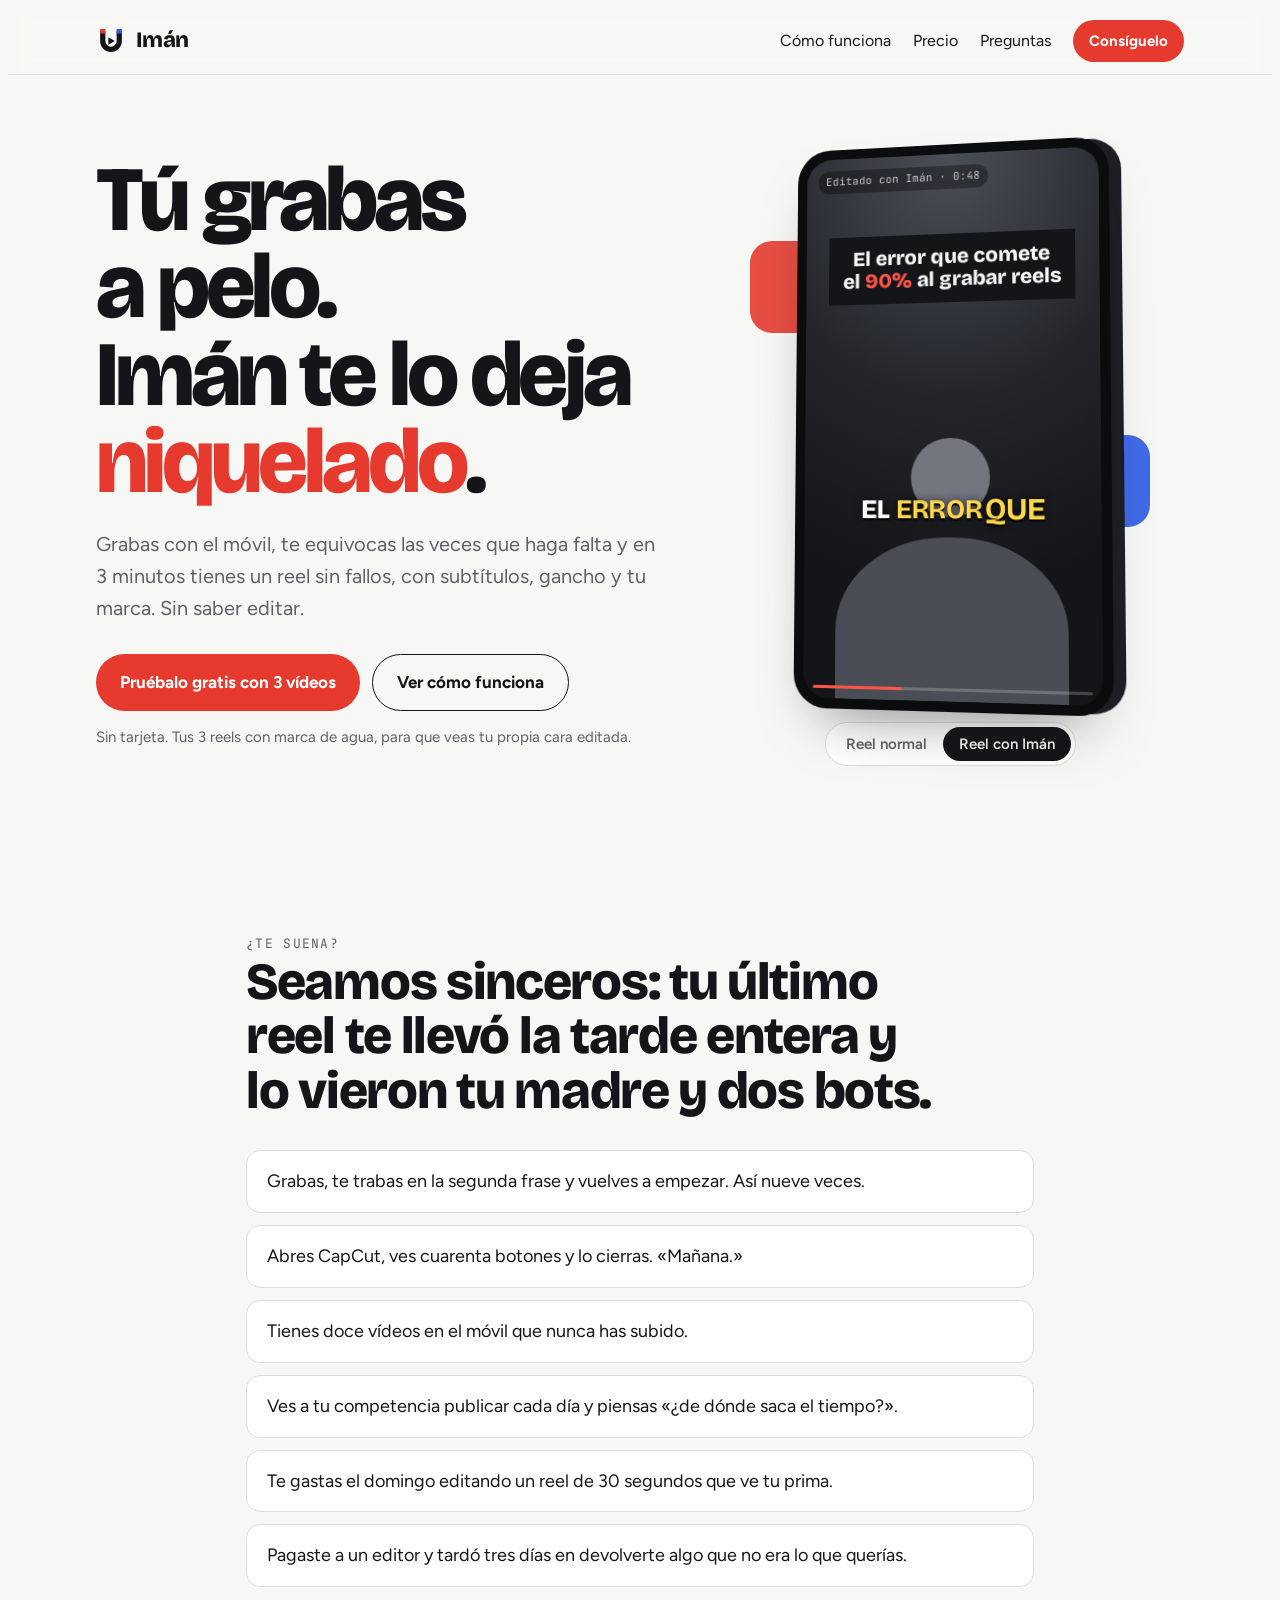
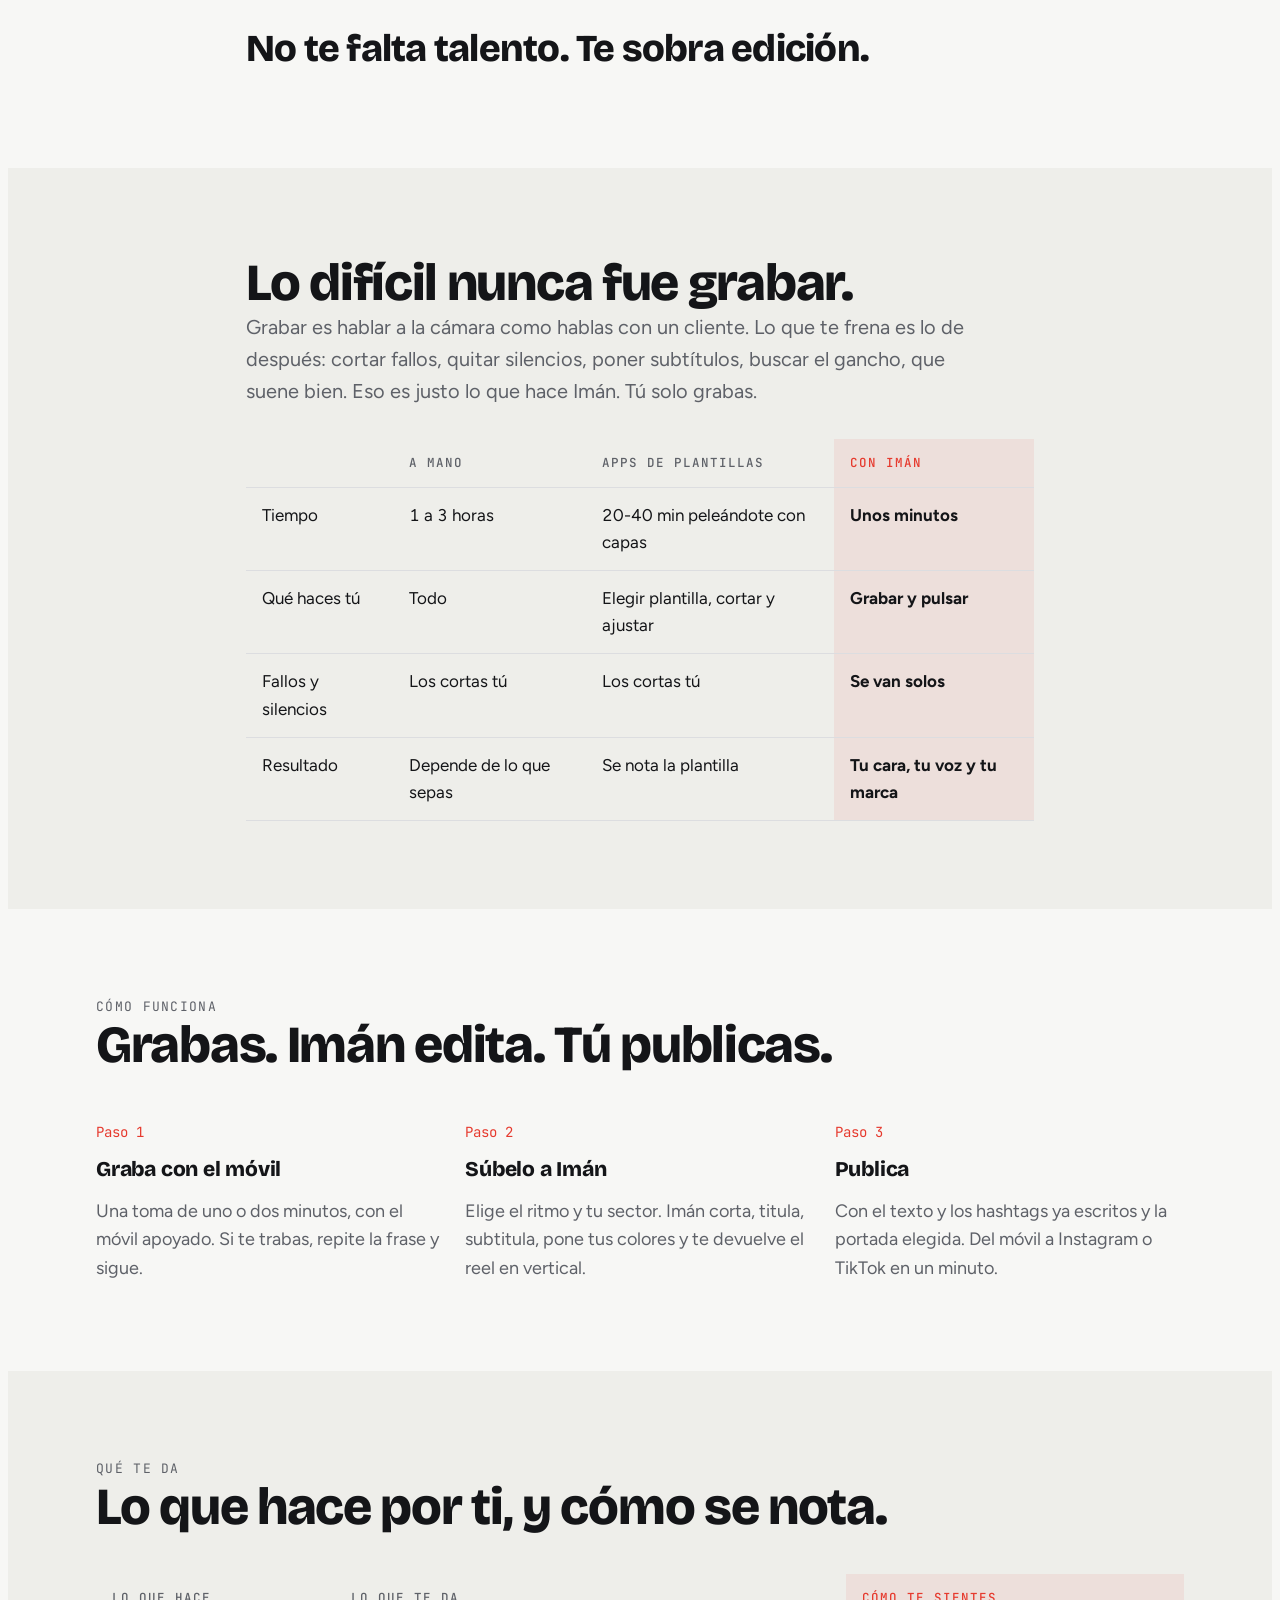
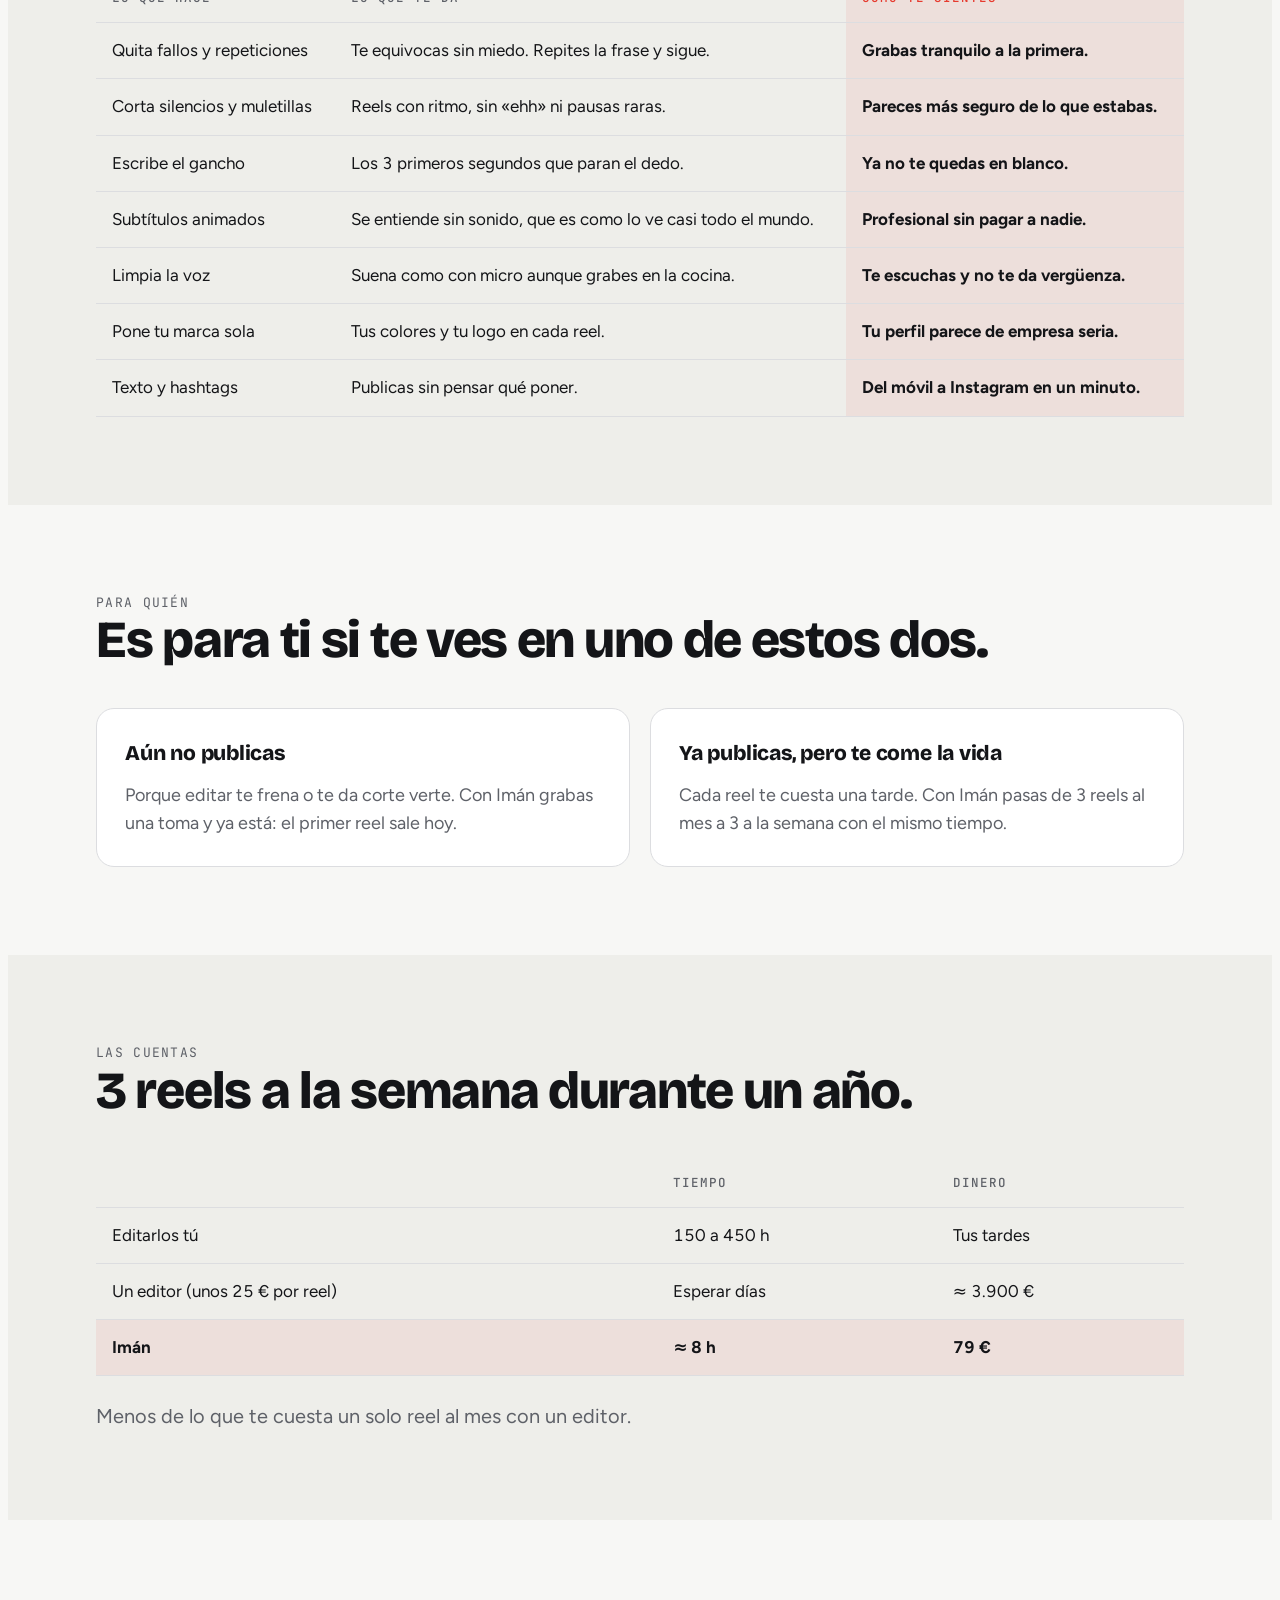
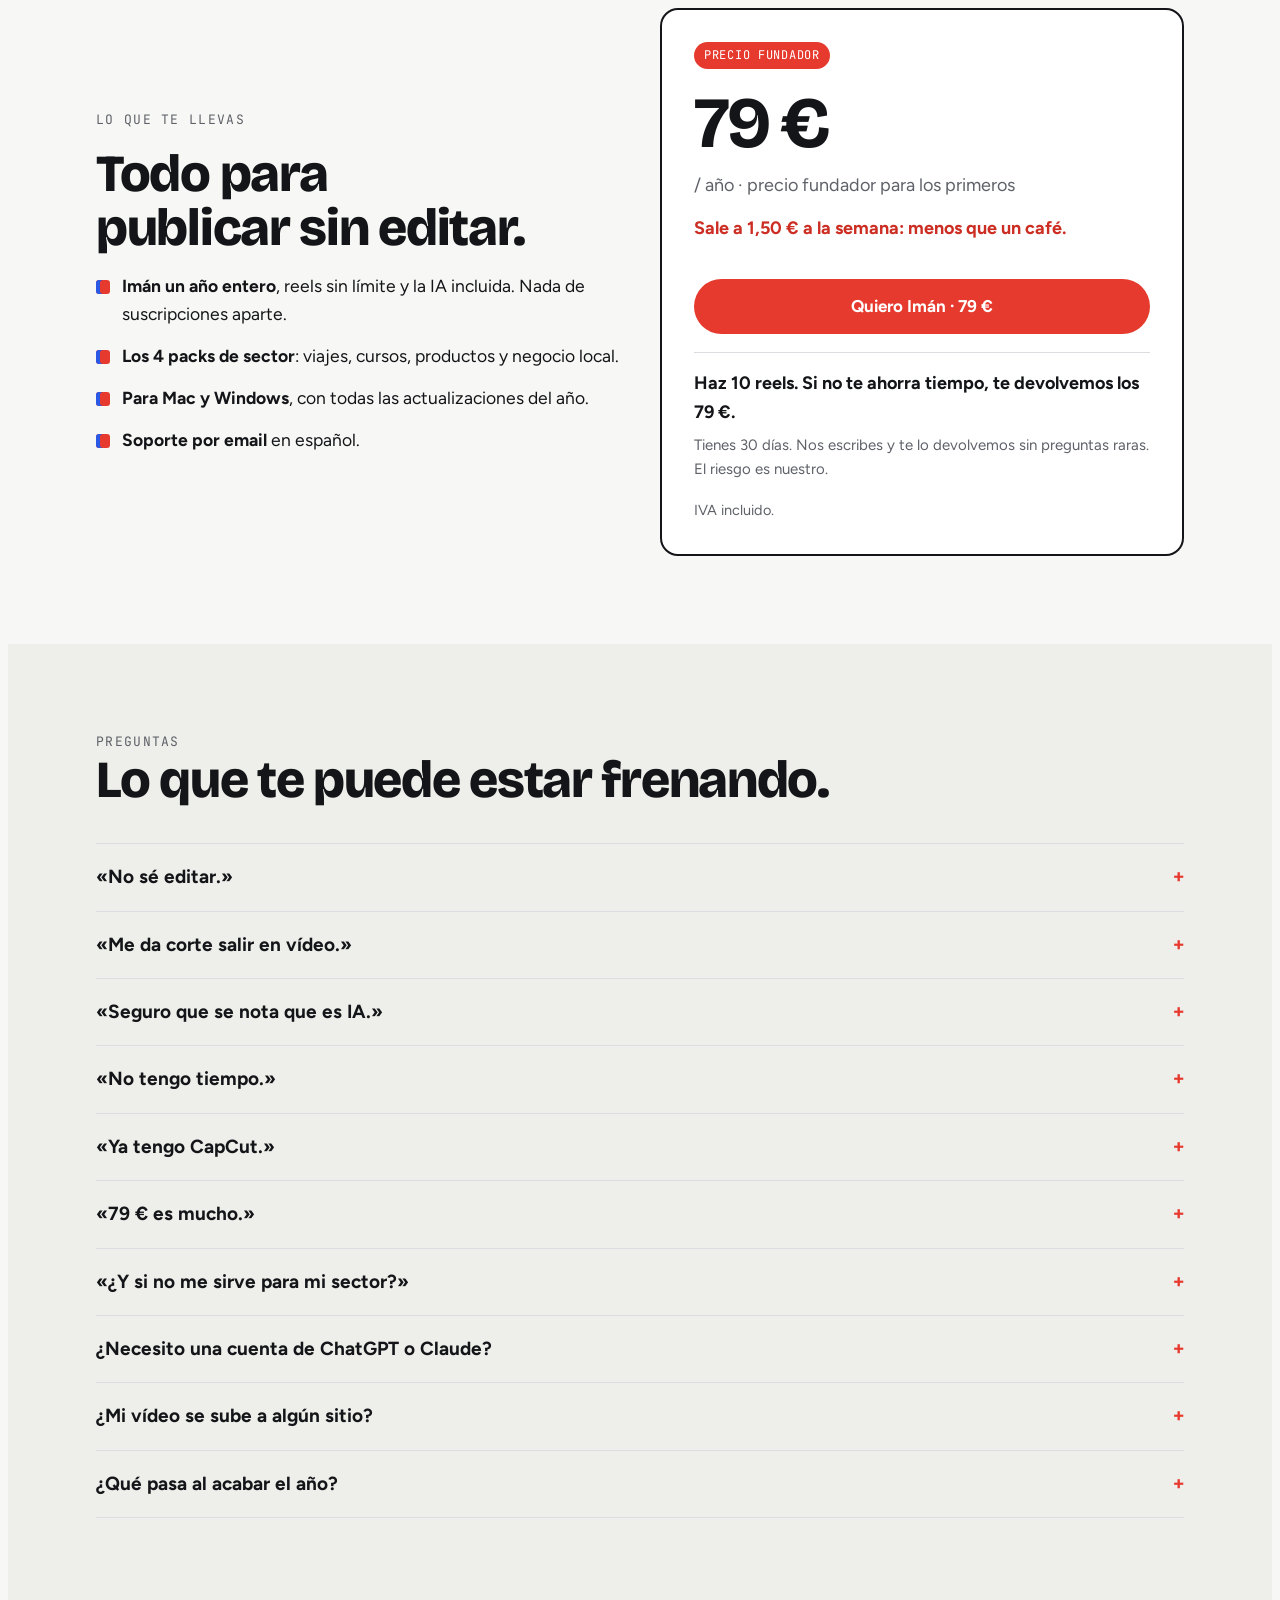
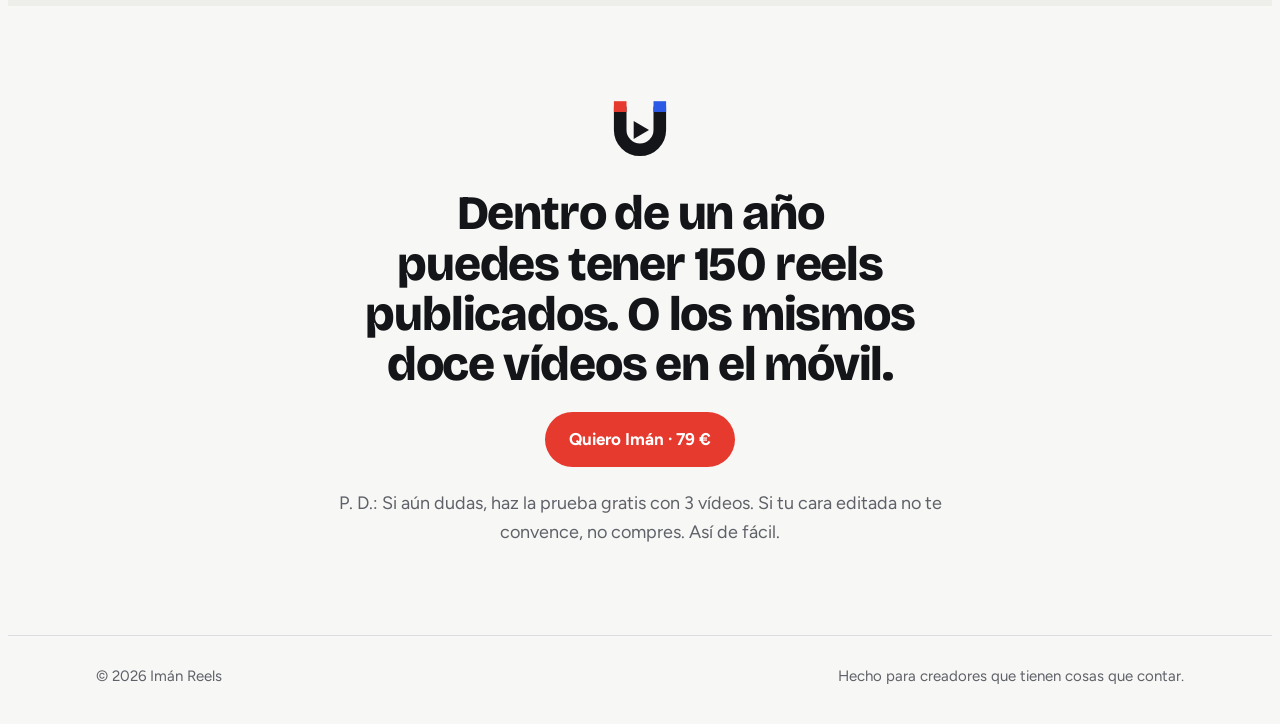
==== site/index.html @ 94fe17f1 "Web: interruptor Reel normal / Reel con Imán, titular de dolores con humor, tabla A mano / plantilla" ====
<!doctype html>
<html lang="es"><head><meta charset="utf-8"><meta name="viewport" content="width=device-width, initial-scale=1, viewport-fit=cover">
<link rel="icon" href="iman-logo-oscuro.svg" type="image/svg+xml">
<title>Imán · Crea reels con IA desde una toma con el móvil</title>
<meta name="claude:viewport-fit-sides" content="cover">
<meta name="description" content="Tú grabas a pelo. Imán te lo deja niquelado: quita tus fallos y los silencios, escribe el gancho, pone subtítulos y tu marca. Sin saber editar.">
<link rel="canonical" href="https://imanreels.com/">
<meta property="og:type" content="website">
<meta property="og:locale" content="es_ES">
<meta property="og:site_name" content="Imán Reels">
<meta property="og:url" content="https://imanreels.com/">
<meta property="og:title" content="Imán · Crea reels con IA desde una toma con el móvil">
<meta property="og:description" content="Tú grabas a pelo. Imán te lo deja niquelado: quita tus fallos y los silencios, escribe el gancho, pone subtítulos y tu marca. Sin saber editar.">
<meta property="og:image" content="https://imanreels.com/og.jpg">
<meta property="og:image:width" content="1200">
<meta property="og:image:height" content="630">
<meta name="twitter:card" content="summary_large_image">
<meta name="twitter:title" content="Imán · Crea reels con IA desde una toma con el móvil">
<meta name="twitter:description" content="Tú grabas a pelo. Imán te lo deja niquelado: quita tus fallos y los silencios, escribe el gancho, pone subtítulos y tu marca. Sin saber editar.">
<meta name="twitter:image" content="https://imanreels.com/og.jpg">
<script type="application/ld+json">[{"@context": "https://schema.org", "@type": "SoftwareApplication", "name": "Imán Reels", "applicationCategory": "MultimediaApplication", "operatingSystem": "Windows, macOS", "url": "https://imanreels.com/", "inLanguage": "es", "description": "Editor de reels con IA: grabas con el móvil y Imán quita los fallos y los silencios, escribe el gancho y pone subtítulos y tu marca."}, {"@context": "https://schema.org", "@type": "FAQPage", "mainEntity": [{"@type": "Question", "name": "No sé editar.", "acceptedAnswer": {"@type": "Answer", "text": "Perfecto, no hace falta. Si sabes mandar un audio de WhatsApp, sabes usar Imán."}}, {"@type": "Question", "name": "Me da corte salir en vídeo.", "acceptedAnswer": {"@type": "Answer", "text": "Normal. Por eso quita los fallos: puedes equivocarte diez veces y solo se ve la buena."}}, {"@type": "Question", "name": "Seguro que se nota que es IA.", "acceptedAnswer": {"@type": "Answer", "text": "Haz la prueba gratis y enséñaselo a alguien sin decírselo."}}, {"@type": "Question", "name": "No tengo tiempo.", "acceptedAnswer": {"@type": "Answer", "text": "Justo por eso. Grabas 2 minutos y en lo que te tomas el café está listo."}}, {"@type": "Question", "name": "Ya tengo CapCut.", "acceptedAnswer": {"@type": "Answer", "text": "CapCut te da las herramientas. Imán hace el trabajo. Puedes seguir usando los dos."}}, {"@type": "Question", "name": "79 € es mucho.", "acceptedAnswer": {"@type": "Answer", "text": "Es menos que un reel al mes con un editor. Y si en 10 reels no te ahorra tiempo, te lo devolvemos."}}, {"@type": "Question", "name": "¿Y si no me sirve para mi sector?", "acceptedAnswer": {"@type": "Answer", "text": "Tiene packs para viajes, cursos, productos y negocio local. Pruébalo gratis con tus vídeos antes de pagar."}}, {"@type": "Question", "name": "¿Necesito una cuenta de ChatGPT o Claude?", "acceptedAnswer": {"@type": "Answer", "text": "No. La IA va incluida en la licencia. Si ya tienes tu propia clave de Claude o de OpenAI, también puedes usarla."}}, {"@type": "Question", "name": "¿Mi vídeo se sube a algún sitio?", "acceptedAnswer": {"@type": "Answer", "text": "El montaje se hace en tu ordenador. Para decidir los cortes y el gancho, Imán envía a la IA el texto de lo que dices, no el vídeo."}}, {"@type": "Question", "name": "¿Qué pasa al acabar el año?", "acceptedAnswer": {"@type": "Answer", "text": "Te avisamos antes. Si renuevas, sigues con las mejoras nuevas. Si no, los reels que ya hiciste son tuyos para siempre."}}]}]</script>
<link rel="preconnect" href="https://fonts.googleapis.com">
<link rel="preconnect" href="https://fonts.gstatic.com" crossorigin>
<link rel="stylesheet" href="https://fonts.googleapis.com/css2?family=Bricolage+Grotesque:opsz,wght@12..96,500;12..96,800&family=Figtree:wght@400;500;700&family=JetBrains+Mono:wght@500&display=swap">
<style>
/* Layout: landing de una columna; la portada pone el reel animado junto a la promesa, después cómo funciona, qué hace, precio y dudas. */
:root {
  --norte: #E63A2E;
  --norte-hover: #CC2E23;
  --sur: #2B59E6;
  --bg: #F7F7F5;
  --bg-alt: #EEEEEA;
  --fg: #141518;
  --muted: #5E6168;
  --line: #DCDDE0;
  --card: #FFFFFF;
  --ink-on-red: #FFFFFF;
  --logo-body: #141518;
  --logo-n: #E63A2E;
  --logo-s: #2B59E6;
  --link: #2B59E6;
  --display: "Bricolage Grotesque", "Arial Black", system-ui, sans-serif;
  --body: "Figtree", system-ui, -apple-system, "Segoe UI", sans-serif;
  --mono: "JetBrains Mono", ui-monospace, Menlo, monospace;
}
@media (prefers-color-scheme: dark) {
  :root:not([data-theme="light"]) {
    --bg: #111215; --bg-alt: #17181C; --fg: #F2F2EF; --muted: #A2A5AC; --line: #2A2C31; --card: #1A1B1F;
    --norte: #FF5547; --norte-hover: #FF6E62; --logo-body: #F2F2EF; --logo-n: #FF5547; --logo-s: #5B80FF; --link: #8FA8FF;
    color-scheme: dark;
  }
}
:root[data-theme="dark"] {
  --bg: #111215; --bg-alt: #17181C; --fg: #F2F2EF; --muted: #A2A5AC; --line: #2A2C31; --card: #1A1B1F;
  --norte: #FF5547; --norte-hover: #FF6E62; --logo-body: #F2F2EF; --logo-n: #FF5547; --logo-s: #5B80FF; --link: #8FA8FF;
  color-scheme: dark;
}
* { box-sizing: border-box; }
html { scroll-behavior: smooth; }
@media (prefers-reduced-motion: reduce) { html { scroll-behavior: auto; } }
body { background: var(--bg); color: var(--fg); font: 18px/1.6 var(--body); }
a { color: var(--link); }
h1, h2, h3 { font-family: var(--display); margin: 0; text-wrap: balance; letter-spacing: -0.025em; }
h2 { font-size: clamp(32px, 4.6vw, 52px); font-weight: 800; line-height: 1.05; }
h3 { font-size: 21px; font-weight: 800; letter-spacing: -0.01em; }
p { margin: 0; }
.inner { max-width: 1120px; margin: 0 auto; padding-left: max(16px, env(safe-area-inset-left, 0px)); padding-right: max(16px, env(safe-area-inset-right, 0px)); }
.band { padding-block: 88px; }
.band.alt { background: var(--bg-alt); }
.eyebrow { font-family: var(--mono); font-size: 13px; letter-spacing: .1em; text-transform: uppercase; color: var(--muted); }
.lead { color: var(--muted); font-size: 20px; max-width: 58ch; }
.stack { display: grid; gap: 16px; }

/* Navegación */
body::before { content: ""; position: fixed; inset: 0 0 auto; height: env(safe-area-inset-top, 0px); z-index: 10; background: var(--bg); }
nav.top { position: sticky; top: env(safe-area-inset-top, 0px); z-index: 9; background: color-mix(in srgb, var(--bg) 88%, transparent); backdrop-filter: blur(10px); border-bottom: 1px solid var(--line); }
nav.top .inner { display: flex; align-items: center; justify-content: space-between; gap: 16px; padding-block: 12px; }
.brand { display: flex; align-items: center; gap: 10px; font-family: var(--display); font-weight: 800; font-size: 22px; letter-spacing: -0.03em; color: var(--fg); text-decoration: none; }
.brand svg { width: 30px; height: 30px; }
.navlinks { display: flex; gap: 22px; align-items: center; }
.navlinks a:not(.btn) { color: var(--fg); text-decoration: none; font-size: 16px; }
@media (max-width: 720px) { .navlinks a:not(.btn) { display: none; } }

.btn { display: inline-flex; align-items: center; justify-content: center; gap: 8px; border-radius: 99px; padding: 14px 24px; font-weight: 700; font-size: 17px; text-decoration: none; background: var(--norte); color: var(--ink-on-red); border: 0; cursor: pointer; transform: translate(var(--mx, 0px), var(--my, 0px)) scale(var(--press, 1)); transition: background .15s var(--ease-out), transform .25s var(--ease-out); }
.btn:active { --press: .97; transition: background .15s var(--ease-out), transform .12s var(--ease-out); }
.btn:hover { background: var(--norte-hover); }
.btn:focus-visible { outline: 3px solid var(--sur); outline-offset: 3px; }
.btn.small { padding: 9px 16px; font-size: 15px; }
.btn.ghost { background: transparent; color: var(--fg); border: 1.5px solid var(--fg); }
.btn.ghost:hover { background: color-mix(in srgb, var(--fg) 8%, transparent); }

/* Portada */
.hero { padding-block: 64px 80px; }
.hero .inner { display: grid; grid-template-columns: 1.1fr .9fr; gap: 48px; align-items: center; }
.hero h1 { font-size: clamp(48px, 7.4vw, 92px); font-weight: 800; line-height: .95; letter-spacing: -0.045em; }
.hero h1 em { font-style: normal; color: var(--norte); }
.hero .lead { margin-top: 22px; }
.hero .ctas { display: flex; gap: 12px; flex-wrap: wrap; margin-top: 30px; }
.hero .note { margin-top: 14px; color: var(--muted); font-size: 15px; }
@media (max-width: 880px) { .hero .inner { grid-template-columns: 1fr; } }

/* Reel de demostración */
.demo { display: grid; justify-items: center; gap: 14px; }
.phone { width: min(320px, 100%); aspect-ratio: 9/16; border-radius: 34px; padding: 10px; background: #0B0C0E; box-shadow: 0 30px 60px -30px rgba(20,21,24,.55); }
.screen { position: relative; width: 100%; height: 100%; border-radius: 26px; overflow: hidden; background: radial-gradient(120% 80% at 50% 0%, #4b4f58 0%, #24262b 55%, #141518 100%); }
.screen .person { position: absolute; left: 50%; bottom: -6%; width: 78%; aspect-ratio: 3/4; transform: translateX(-50%); }
.screen .person i { position: absolute; left: 50%; transform: translateX(-50%); display: block; }
.screen .person .head { top: 6%; width: 34%; aspect-ratio: 1; border-radius: 50%; background: #73767e; }
.screen .person .body { bottom: 0; width: 100%; height: 62%; border-radius: 48% 48% 0 0; background: #4a4d55; }
.raw .person { animation: none; }
.hookcard { position: absolute; top: 15%; left: 8%; right: 8%; background: #141518; color: #F7F7F5; font-family: var(--display); font-weight: 800; font-size: 21px; line-height: 1.08; padding: 12px 14px; text-align: center; transform-origin: 50% 50%; }
.hookcard em { font-style: normal; color: #FF5547; }
.caption { position: absolute; top: 63%; left: 6%; right: 6%; text-align: center; font-family: var(--display); font-weight: 800; font-size: 27px; line-height: 1.1; color: #fff; text-shadow: 0 2px 0 #000, 0 0 8px rgba(0,0,0,.8); text-transform: uppercase; letter-spacing: -0.01em; min-height: 1.2em; }
.caption b { color: #FFD84D; display: inline-block; }
.timeline { position: absolute; left: 10px; right: 10px; bottom: 10px; height: 3px; background: rgba(255,255,255,.2); border-radius: 2px; overflow: hidden; }
.timeline i { display: block; height: 100%; width: 0; background: #FF5547; }
.screen .tag { position: absolute; top: 12px; left: 12px; font-family: var(--mono); font-size: 11px; color: rgba(255,255,255,.75); background: rgba(0,0,0,.35); padding: 3px 8px; border-radius: 99px; }
.raw .hookcard, .raw .caption b { display: none; }
.raw .screen { filter: saturate(.6) brightness(.85); }
.rawtext { position: absolute; top: 63%; left: 8%; right: 8%; text-align: center; color: rgba(255,255,255,.7); font-size: 15px; font-style: italic; display: none; }
.raw .rawtext { display: block; }
.raw .caption { display: none; }
.toggle { display: inline-flex; background: var(--card); border: 1px solid var(--line); border-radius: 99px; padding: 4px; }
.toggle button { font: 600 15px var(--body); border: 0; background: transparent; color: var(--muted); padding: 8px 16px; border-radius: 99px; cursor: pointer; }
.toggle button[aria-pressed="true"] { background: var(--fg); color: var(--bg); }
.toggle button:focus-visible { outline: 2px solid var(--sur); outline-offset: 2px; }

/* Pasos */
.steps { display: grid; grid-template-columns: repeat(3, 1fr); gap: 20px; margin-top: 48px; }
.step { display: grid; gap: 10px; align-content: start; }
.step .n { font-family: var(--mono); font-size: 14px; color: var(--norte); }
.step p { color: var(--muted); }
@media (max-width: 820px) { .steps { grid-template-columns: 1fr; } }

/* Qué hace */
.feats { display: grid; grid-template-columns: repeat(3, 1fr); gap: 1px; background: var(--line); border: 1px solid var(--line); border-radius: 14px; overflow: hidden; margin-top: 48px; }
.feat { background: var(--card); padding: 26px; display: grid; gap: 8px; align-content: start; }
.feat p { color: var(--muted); font-size: 16.5px; }
.feat .mono { font-family: var(--mono); font-size: 12.5px; color: var(--sur); }
:root[data-theme="dark"] .feat .mono { color: #8FA8FF; }
@media (prefers-color-scheme: dark) { :root:not([data-theme="light"]) .feat .mono { color: #8FA8FF; } }
@media (max-width: 900px) { .feats { grid-template-columns: repeat(2, 1fr); } }
@media (max-width: 600px) { .feats { grid-template-columns: 1fr; } }

/* Comparativa */
.compare { margin-top: 40px; overflow-x: auto; }
table { width: 100%; min-width: 620px; border-collapse: collapse; font-size: 17px; font-variant-numeric: tabular-nums; }
th, td { padding: 14px 16px; border-bottom: 1px solid var(--line); text-align: left; vertical-align: top; }
thead th { font-family: var(--mono); font-size: 12.5px; letter-spacing: .08em; text-transform: uppercase; color: var(--muted); font-weight: 500; }
td.us, th.us { background: color-mix(in srgb, var(--norte) 8%, transparent); }
th.us { color: var(--norte); }
td.us { font-weight: 700; }
.compare.after { margin-top: 32px; }
.price .weekly { margin: -4px 0 18px; font-weight: 700; color: var(--norte-hover); }

/* Precio */
.pricing { display: grid; grid-template-columns: 1fr 1fr; gap: 40px; align-items: center; }
.price { background: var(--card); border: 2px solid var(--fg); border-radius: 18px; padding: 32px; display: grid; gap: 18px; }
.price .amount { display: flex; align-items: baseline; gap: 12px; flex-wrap: wrap; }
.price .amount b { font-family: var(--display); font-size: 72px; line-height: 1; letter-spacing: -0.04em; }
.price .amount s { color: var(--muted); font-size: 22px; }
.price .amount span { color: var(--muted); }
.badge { justify-self: start; font-family: var(--mono); font-size: 12px; letter-spacing: .06em; text-transform: uppercase; background: var(--norte); color: var(--ink-on-red); padding: 4px 10px; border-radius: 99px; }
.price ul { list-style: none; padding: 0; margin: 0; display: grid; gap: 10px; }
.price li { display: grid; grid-template-columns: 22px 1fr; gap: 10px; }
.price li::before { content: ""; width: 14px; height: 14px; margin-top: 6px; border-radius: 3px; background: var(--norte); box-shadow: 4px 0 0 0 var(--sur) inset; }
.price .fine { color: var(--muted); font-size: 14.5px; }
@media (max-width: 820px) { .pricing { grid-template-columns: 1fr; } }

/* Preguntas */
.faq { display: grid; gap: 0; margin-top: 36px; border-top: 1px solid var(--line); }
details { border-bottom: 1px solid var(--line); padding: 18px 0; }
summary { cursor: pointer; font-weight: 700; font-size: 19px; list-style: none; display: flex; justify-content: space-between; gap: 16px; }
summary::-webkit-details-marker { display: none; }
summary::after { content: "+"; font-family: var(--mono); color: var(--norte); }
details[open] summary::after { content: "–"; }
summary:focus-visible { outline: 2px solid var(--sur); outline-offset: 4px; }
details p { color: var(--muted); margin-top: 10px; max-width: 70ch; }

/* Cierre */
.final { text-align: center; }
.final .inner { display: grid; justify-items: center; gap: 22px; }
.final h2 { font-size: clamp(40px, 7vw, 80px); }
footer { border-top: 1px solid var(--line); padding-block: 28px; color: var(--muted); font-size: 15px; }
footer .inner { display: flex; justify-content: space-between; gap: 16px; flex-wrap: wrap; }
/* Copy de venta */
.narrow { max-width: 820px; }
.pains { list-style: none; padding: 0; margin: 32px 0 0; display: grid; gap: 12px; }
.pains li { background: var(--card); border: 1px solid var(--line); border-radius: 14px; padding: 16px 20px; font-size: 18px; }
.punch { font-family: var(--display); font-weight: 800; font-size: clamp(26px, 4vw, 38px); letter-spacing: -0.02em; margin-top: 32px; }
.profiles { display: grid; grid-template-columns: 1fr 1fr; gap: 20px; margin-top: 40px; }
.profile { background: var(--card); border: 1px solid var(--line); border-radius: 18px; padding: 28px; display: grid; gap: 10px; }
.profile p { color: var(--muted); }
@media (max-width: 760px) { .profiles { grid-template-columns: 1fr; } }
.after { margin-top: 24px; }
.takeaways { list-style: none; padding: 0; margin: 0; display: grid; gap: 14px; font-size: 17.5px; }
.takeaways li { padding-left: 26px; position: relative; }
.takeaways li::before { content: ""; position: absolute; left: 0; top: 8px; width: 14px; height: 14px; border-radius: 3px; background: var(--norte); box-shadow: 4px 0 0 0 var(--sur) inset; }
.guarantee { border-top: 1px solid var(--line); padding-top: 16px; display: grid; gap: 6px; }
.guarantee p { color: var(--muted); font-size: 15px; }
.final h2.closing { font-size: clamp(28px, 4.4vw, 48px); max-width: 22ch; }
.final .ps { color: var(--muted); max-width: 56ch; }
/* 3D: el móvil flota con perspectiva; los polos del imán van detrás, a otra profundidad. */
.stage { position: relative; isolation: isolate; perspective: 1200px; display: grid; justify-items: center; width: 100%; }
.stage .phone { --rx: 4deg; --ry: -10deg; transform: rotateX(var(--rx)) rotateY(var(--ry)); transform-style: preserve-3d;
  will-change: transform; box-shadow: 0 30px 60px -30px rgba(20,21,24,.55), 14px 0 0 -2px #1d1f24; }
.pole { position: absolute; top: 18%; width: 92px; height: 92px; border-radius: 22px; z-index: -1; opacity: .9;
  transform: translate(var(--px, 0px), var(--py, 0px)); will-change: transform; }
.pole-n { left: calc(50% - 200px); background: var(--norte); }
.pole-s { right: calc(50% - 200px); top: 52%; background: var(--sur); }
@media (max-width: 520px) { .pole { width: 64px; height: 64px; } .pole-n { left: 2%; } .pole-s { right: 2%; } }
/* Tarjetas que se inclinan hacia el cursor, con un brillo que lo sigue. */
.tilt { position: relative; transform-style: preserve-3d; }
.tilt::after { content: ""; position: absolute; inset: 0; border-radius: inherit; pointer-events: none; opacity: 0;
  background: radial-gradient(240px circle at var(--gx, 50%) var(--gy, 50%), rgba(255,255,255,.35), transparent 60%);
  transition: opacity .2s var(--ease-out); }
.tilt:hover::after { opacity: 1; }
@media (prefers-reduced-motion: reduce) { .tilt::after { display: none; } }

/* Movimiento: una sola curva de salida, duraciones cortas y solo transform, opacity y filter. */
:root { --ease-out: cubic-bezier(.23, 1, .32, 1); }
.js .reveal { opacity: .01; transform: translateY(8px); filter: blur(4px); }
.js .reveal.in { opacity: 1; transform: none; filter: none;
  transition: opacity .25s var(--ease-out), transform .25s var(--ease-out), filter .25s var(--ease-out); transition-delay: var(--d, 0ms); }
.js .hero h1 .w { display: inline-block; opacity: .01; transform: translateY(10px); filter: blur(4px); }
.js .hero h1.in .w { opacity: 1; transform: none; filter: none;
  transition: opacity .5s var(--ease-out), transform .5s var(--ease-out), filter .5s var(--ease-out); transition-delay: var(--d, 0ms); }
.js .hero .demo { opacity: .01; transform: scale(.98); }
.js .hero .demo.in { opacity: 1; transform: none; transition: opacity .5s var(--ease-out) .15s, transform .5s var(--ease-out) .15s; }
/* Preguntas: la respuesta se abre con altura animada y desde arriba, nunca desde cero. */
.ans { display: grid; grid-template-rows: 0fr; transition: grid-template-rows .2s var(--ease-out); }
.ans > div { overflow: hidden; }
.ans p { opacity: 0; transform: scale(.95); transform-origin: top left; transition: opacity .2s var(--ease-out), transform .2s var(--ease-out); }
details.is-open .ans { grid-template-rows: 1fr; }
details.is-open .ans p { opacity: 1; transform: none; }
summary::after { transition: transform .2s var(--ease-out); }
@media (prefers-reduced-motion: reduce) {
  .js .reveal, .js .hero h1 .w { transform: none; filter: none; }
  .js .hero .demo { transform: none; }
  .ans p { transform: none; }
  .btn, .btn:active { transform: none; }
}
[hidden] { display: none !important; }
</style>
<script>document.documentElement.classList.add("js");</script>
</head><body>

<svg width="0" height="0" style="position:absolute" aria-hidden="true">
  <defs>
    <symbol id="logo" viewBox="0 0 80 80">
      <path d="M18 14 V40 a22 22 0 0 0 44 0 V14" fill="none" stroke="var(--c-body, #141518)" stroke-width="14"/>
      <rect x="11" y="8" width="14" height="12" fill="var(--c-n, #E63A2E)"/>
      <rect x="55" y="8" width="14" height="12" fill="var(--c-s, #2B59E6)"/>
      <path d="M33 30 L50 40 L33 50 Z" fill="var(--c-body, #141518)"/>
    </symbol>
  </defs>
</svg>

<nav class="top" aria-label="Principal">
  <div class="inner">
    <a class="brand" href="#inicio"><svg viewBox="0 0 80 80" style="--c-body: var(--logo-body); --c-n: var(--logo-n); --c-s: var(--logo-s)" aria-hidden="true"><use href="#logo"/></svg>Imán</a>
    <div class="navlinks">
      <a href="#como-funciona">Cómo funciona</a>
      <a href="#precio">Precio</a>
      <a href="#preguntas">Preguntas</a>
      <a class="btn small" href="#precio" data-buy>Consíguelo</a>
    </div>
  </div>
</nav>

<header class="hero" id="inicio">
  <div class="inner">
    <div>
      <h1>Tú grabas a pelo.<br>Imán te lo deja <em>niquelado</em>.</h1>
      <p class="lead">Grabas con el móvil, te equivocas las veces que haga falta y en 3 minutos tienes un reel sin fallos, con subtítulos, gancho y tu marca. Sin saber editar.</p>
      <div class="ctas">
        <a class="btn" href="#precio">Pruébalo gratis con 3 vídeos</a>
        <a class="btn ghost" href="#como-funciona">Ver cómo funciona</a>
      </div>
      <p class="note">Sin tarjeta. Tus 3 reels con marca de agua, para que veas tu propia cara editada.</p>
    </div>
    <div class="demo">
      <div class="stage" id="stage">
        <i class="pole pole-n" aria-hidden="true"></i><i class="pole pole-s" aria-hidden="true"></i>
      <div class="phone" id="phone">
        <div class="screen" role="img" aria-label="Ejemplo de reel editado por Imán, con título de gancho y subtítulos animados">
          <span class="tag" id="tag">Editado con Imán</span>
          <div class="person"><i class="body"></i><i class="head"></i></div>
          <div class="hookcard" id="hook">El error que comete el <em>90%</em> al grabar reels</div>
          <div class="caption" id="caption" aria-hidden="true"></div>
          <div class="rawtext">"Eh… hoy os cuento… espera, lo repito. Hoy te cuento el error que…"</div>
          <div class="timeline"><i id="bar"></i></div>
        </div>
      </div>
      </div>
      <div class="toggle" role="group" aria-label="Comparar">
        <button type="button" id="b-raw" aria-pressed="false">Reel normal</button>
        <button type="button" id="b-edit" aria-pressed="true">Reel con Imán</button>
      </div>
    </div>
  </div>
</header>

<section class="band">
  <div class="inner narrow">
    <p class="eyebrow">¿Te suena?</p>
    <h2>Seamos sinceros: tu último reel te llevó la tarde entera y lo vieron tu madre y dos bots.</h2>
    <ul class="pains">
      <li>Grabas, te trabas en la segunda frase y vuelves a empezar. Así nueve veces.</li>
      <li>Abres CapCut, ves cuarenta botones y lo cierras. «Mañana.»</li>
      <li>Tienes doce vídeos en el móvil que nunca has subido.</li>
      <li>Ves a tu competencia publicar cada día y piensas «¿de dónde saca el tiempo?».</li>
      <li>Te gastas el domingo editando un reel de 30 segundos que ve tu prima.</li>
      <li>Pagaste a un editor y tardó tres días en devolverte algo que no era lo que querías.</li>
    </ul>
    <p class="punch">No te falta talento. Te sobra edición.</p>
  </div>
</section>

<section class="band alt">
  <div class="inner narrow">
    <h2>Lo difícil nunca fue grabar.</h2>
    <p class="lead">Grabar es hablar a la cámara como hablas con un cliente. Lo que te frena es lo de después: cortar fallos, quitar silencios, poner subtítulos, buscar el gancho, que suene bien. Eso es justo lo que hace Imán. Tú solo grabas.</p>
    <div class="compare after">
      <table>
        <thead><tr><th></th><th>A mano</th><th>Apps de plantillas</th><th class="us">Con Imán</th></tr></thead>
        <tbody>
          <tr><td>Tiempo</td><td>1 a 3 horas</td><td>20-40 min peleándote con capas</td><td class="us">Unos minutos</td></tr>
          <tr><td>Qué haces tú</td><td>Todo</td><td>Elegir plantilla, cortar y ajustar</td><td class="us">Grabar y pulsar</td></tr>
          <tr><td>Fallos y silencios</td><td>Los cortas tú</td><td>Los cortas tú</td><td class="us">Se van solos</td></tr>
          <tr><td>Resultado</td><td>Depende de lo que sepas</td><td>Se nota la plantilla</td><td class="us">Tu cara, tu voz y tu marca</td></tr>
        </tbody>
      </table>
    </div>
  </div>
</section>

<section class="band" id="como-funciona">
  <div class="inner">
    <p class="eyebrow">Cómo funciona</p>
    <h2>Grabas. Imán edita. Tú publicas.</h2>
    <div class="steps">
      <div class="step"><span class="n">Paso 1</span><h3>Graba con el móvil</h3><p>Una toma de uno o dos minutos, con el móvil apoyado. Si te trabas, repite la frase y sigue.</p></div>
      <div class="step"><span class="n">Paso 2</span><h3>Súbelo a Imán</h3><p>Elige el ritmo y tu sector. Imán corta, titula, subtitula, pone tus colores y te devuelve el reel en vertical.</p></div>
      <div class="step"><span class="n">Paso 3</span><h3>Publica</h3><p>Con el texto y los hashtags ya escritos y la portada elegida. Del móvil a Instagram o TikTok en un minuto.</p></div>
    </div>
  </div>
</section>

<section class="band alt">
  <div class="inner">
    <p class="eyebrow">Qué te da</p>
    <h2>Lo que hace por ti, y cómo se nota.</h2>
    <div class="compare">
      <table>
        <thead><tr><th>Lo que hace</th><th>Lo que te da</th><th class="us">Cómo te sientes</th></tr></thead>
        <tbody>
          <tr><td>Quita fallos y repeticiones</td><td>Te equivocas sin miedo. Repites la frase y sigue.</td><td class="us">Grabas tranquilo a la primera.</td></tr>
          <tr><td>Corta silencios y muletillas</td><td>Reels con ritmo, sin «ehh» ni pausas raras.</td><td class="us">Pareces más seguro de lo que estabas.</td></tr>
          <tr><td>Escribe el gancho</td><td>Los 3 primeros segundos que paran el dedo.</td><td class="us">Ya no te quedas en blanco.</td></tr>
          <tr><td>Subtítulos animados</td><td>Se entiende sin sonido, que es como lo ve casi todo el mundo.</td><td class="us">Profesional sin pagar a nadie.</td></tr>
          <tr><td>Limpia la voz</td><td>Suena como con micro aunque grabes en la cocina.</td><td class="us">Te escuchas y no te da vergüenza.</td></tr>
          <tr><td>Pone tu marca sola</td><td>Tus colores y tu logo en cada reel.</td><td class="us">Tu perfil parece de empresa seria.</td></tr>
          <tr><td>Texto y hashtags</td><td>Publicas sin pensar qué poner.</td><td class="us">Del móvil a Instagram en un minuto.</td></tr>
        </tbody>
      </table>
    </div>
  </div>
</section>

<section class="band">
  <div class="inner">
    <p class="eyebrow">Para quién</p>
    <h2>Es para ti si te ves en uno de estos dos.</h2>
    <div class="profiles">
      <div class="profile"><h3>Aún no publicas</h3><p>Porque editar te frena o te da corte verte. Con Imán grabas una toma y ya está: el primer reel sale hoy.</p></div>
      <div class="profile"><h3>Ya publicas, pero te come la vida</h3><p>Cada reel te cuesta una tarde. Con Imán pasas de 3 reels al mes a 3 a la semana con el mismo tiempo.</p></div>
    </div>
  </div>
</section>

<section class="band alt">
  <div class="inner">
    <p class="eyebrow">Las cuentas</p>
    <h2>3 reels a la semana durante un año.</h2>
    <div class="compare">
      <table>
        <thead><tr><th></th><th>Tiempo</th><th>Dinero</th></tr></thead>
        <tbody>
          <tr><td>Editarlos tú</td><td>150 a 450 h</td><td>Tus tardes</td></tr>
          <tr><td>Un editor (unos 25 € por reel)</td><td>Esperar días</td><td>≈ 3.900 €</td></tr>
          <tr><td class="us">Imán</td><td class="us">≈ 8 h</td><td class="us">79 €</td></tr>
        </tbody>
      </table>
    </div>
    <p class="lead after">Menos de lo que te cuesta un solo reel al mes con un editor.</p>
  </div>
</section>

<section class="band" id="precio">
  <div class="inner pricing">
    <div class="stack">
      <p class="eyebrow">Lo que te llevas</p>
      <h2>Todo para publicar sin editar.</h2>
      <ul class="takeaways">
        <li><b>Imán un año entero</b>, reels sin límite y la IA incluida. Nada de suscripciones aparte.</li>
        <li><b>Los 4 packs de sector</b>: viajes, cursos, productos y negocio local.</li>
        <li><b>Para Mac y Windows</b>, con todas las actualizaciones del año.</li>
        <li><b>Soporte por email</b> en español.</li>
      </ul>
    </div>
    <div class="price">
      <span class="badge">Precio fundador</span>
      <div class="amount"><b>79 €</b><span>/ año · precio fundador para los primeros</span></div>
      <p class="weekly">Sale a 1,50 € a la semana: menos que un café.</p>
      <a class="btn" href="#precio" id="buy" data-buy>Quiero Imán · 79 €</a>
      <p class="fine" id="buy-soon" hidden>Abrimos las ventas muy pronto, con precio de lanzamiento para los primeros.</p>
      <div class="guarantee">
        <strong>Haz 10 reels. Si no te ahorra tiempo, te devolvemos los 79 €.</strong>
        <p>Tienes 30 días. Nos escribes y te lo devolvemos sin preguntas raras. El riesgo es nuestro.</p>
      </div>
      <p class="fine">IVA incluido.</p>
    </div>
  </div>
</section>

<section class="band alt" id="preguntas">
  <div class="inner">
    <p class="eyebrow">Preguntas</p>
    <h2>Lo que te puede estar frenando.</h2>
    <div class="faq">
      <details><summary>«No sé editar.»</summary><div class="ans"><div><p>Perfecto, no hace falta. Si sabes mandar un audio de WhatsApp, sabes usar Imán.</p></div></div></details>
      <details><summary>«Me da corte salir en vídeo.»</summary><div class="ans"><div><p>Normal. Por eso quita los fallos: puedes equivocarte diez veces y solo se ve la buena.</p></div></div></details>
      <details><summary>«Seguro que se nota que es IA.»</summary><div class="ans"><div><p>Haz la prueba gratis y enséñaselo a alguien sin decírselo.</p></div></div></details>
      <details><summary>«No tengo tiempo.»</summary><div class="ans"><div><p>Justo por eso. Grabas 2 minutos y en lo que te tomas el café está listo.</p></div></div></details>
      <details><summary>«Ya tengo CapCut.»</summary><div class="ans"><div><p>CapCut te da las herramientas. Imán hace el trabajo. Puedes seguir usando los dos.</p></div></div></details>
      <details><summary>«79 € es mucho.»</summary><div class="ans"><div><p>Es menos que un reel al mes con un editor. Y si en 10 reels no te ahorra tiempo, te lo devolvemos.</p></div></div></details>
      <details><summary>«¿Y si no me sirve para mi sector?»</summary><div class="ans"><div><p>Tiene packs para viajes, cursos, productos y negocio local. Pruébalo gratis con tus vídeos antes de pagar.</p></div></div></details>
      <details><summary>¿Necesito una cuenta de ChatGPT o Claude?</summary><div class="ans"><div><p>No. La IA va incluida en la licencia. Si ya tienes tu propia clave de Claude o de OpenAI, también puedes usarla.</p></div></div></details>
      <details><summary>¿Mi vídeo se sube a algún sitio?</summary><div class="ans"><div><p>El montaje se hace en tu ordenador. Para decidir los cortes y el gancho, Imán envía a la IA el texto de lo que dices, no el vídeo.</p></div></div></details>
      <details><summary>¿Qué pasa al acabar el año?</summary><div class="ans"><div><p>Te avisamos antes. Si renuevas, sigues con las mejoras nuevas. Si no, los reels que ya hiciste son tuyos para siempre.</p></div></div></details>
    </div>
  </div>
</section>

<section class="band final">
  <div class="inner">
    <svg viewBox="0 0 80 80" width="72" height="72" style="--c-body: var(--logo-body); --c-n: var(--logo-n); --c-s: var(--logo-s)" aria-hidden="true"><use href="#logo"/></svg>
    <h2 class="closing">Dentro de un año puedes tener 150 reels publicados. O los mismos doce vídeos en el móvil.</h2>
    <a class="btn" href="#precio" data-buy>Quiero Imán · 79 €</a>
    <p class="ps">P. D.: Si aún dudas, haz la prueba gratis con 3 vídeos. Si tu cara editada no te convence, no compres. Así de fácil.</p>
  </div>
</section>

<footer>
  <div class="inner"><span>© 2026 Imán Reels</span><span>Hecho para creadores que tienen cosas que contar.</span></div>
</footer>

<script>
// Pago con Lemon Squeezy: pega aquí el enlace de compra del producto (Tienda → Productos → Compartir).
const CHECKOUT_URL = "";
(() => {
  const buy = document.getElementById("buy");
  if (!CHECKOUT_URL) {
    buy.onclick = e => { e.preventDefault(); document.getElementById("buy-soon").hidden = false; };
    return;
  }
  // El pago se abre encima de la web, sin salir de ella.
  document.querySelectorAll("a[data-buy]").forEach(a => {
    a.href = CHECKOUT_URL + (CHECKOUT_URL.includes("?") ? "&" : "?") + "embed=1&media=0&logo=0";
    a.classList.add("lemonsqueezy-button");
  });
  const s = document.createElement("script");
  s.src = "https://app.lemonsqueezy.com/js/lemon.js";
  s.defer = true;
  s.onload = () => window.createLemonSqueezy && window.createLemonSqueezy();
  document.head.appendChild(s);
})();
// Movimiento de la página (ver estilos "Movimiento").
(() => {
  const reduce = matchMedia("(prefers-reduced-motion: reduce)").matches;

  // Titular por palabras, sin romper el <em> ni el salto de línea.
  const h1 = document.querySelector(".hero h1");
  let i = 0;
  const split = node => [...node.childNodes].forEach(n => {
    if (n.nodeType === 3) {
      const frag = document.createDocumentFragment();
      n.textContent.split(/(\s+)/).forEach(part => {
        if (!part) return;
        if (/^\s+$/.test(part)) { frag.append(part); return; }
        const w = document.createElement("span");
        w.className = "w"; w.textContent = part; w.style.setProperty("--d", (i++ * 30) + "ms");
        frag.append(w);
      });
      n.replaceWith(frag);
    } else if (n.nodeName === "EM") {
      split(n);
    }
  });
  split(h1);
  requestAnimationFrame(() => requestAnimationFrame(() => {
    h1.classList.add("in");
    document.querySelector(".hero .demo").classList.add("in");
  }));

  // Aparición al hacer scroll, con un pequeño escalonado entre hermanos.
  const targets = document.querySelectorAll(
    ".band .eyebrow, .band h2, .band .lead, .pains li, .punch, .step, .profile, .compare tbody tr, " +
    ".takeaways li, .price, .faq details, .final .btn, .final .ps");
  targets.forEach(el => {
    const sibs = [...el.parentElement.children].filter(c => c.matches(el.tagName));
    el.style.setProperty("--d", Math.min(sibs.indexOf(el), 6) * 50 + "ms");
    el.classList.add("reveal");
  });
  const io = new IntersectionObserver(entries => entries.forEach(e => {
    if (e.isIntersecting) { e.target.classList.add("in"); io.unobserve(e.target); }
  }), { rootMargin: "0px 0px -8% 0px" });
  targets.forEach(el => io.observe(el));

  // Preguntas: abrir y cerrar con animación (el cierre espera a que acabe).
  document.querySelectorAll(".faq details").forEach(d => {
    d.querySelector("summary").addEventListener("click", e => {
      e.preventDefault();
      if (d.open) {
        d.classList.remove("is-open");
        setTimeout(() => { if (!d.classList.contains("is-open")) d.open = false; }, reduce ? 0 : 200);
      } else {
        d.open = true;
        requestAnimationFrame(() => d.classList.add("is-open"));
      }
    });
  });

  // 3D: el móvil sigue al ratón con un muelle suave (en móvil, al scroll). Quieto si se pide menos movimiento.
  const phone = document.getElementById("phone");
  const poles = document.querySelectorAll(".pole");
  const fine = matchMedia("(pointer: fine)").matches;
  const weak = !fine && (navigator.hardwareConcurrency || 8) <= 4;
  if (!reduce && !weak) {
    const base = { rx: 4, ry: -10 };
    const target = { rx: base.rx, ry: base.ry, px: 0, py: 0 };
    const cur = { ...target };
    if (fine) {
      addEventListener("pointermove", e => {
        const dx = e.clientX / innerWidth - .5, dy = e.clientY / innerHeight - .5;
        target.ry = base.ry + dx * 16; target.rx = base.rx - dy * 16;   // ±8°
        target.px = dx * -14; target.py = dy * -10;
      }, { passive: true });
    } else {
      addEventListener("scroll", () => {
        const k = Math.min(1, scrollY / innerHeight);
        target.ry = base.ry + k * 14; target.rx = base.rx - k * 4; target.py = k * -20;
      }, { passive: true });
    }
    const tick = () => {
      for (const k in cur) cur[k] += (target[k] - cur[k]) * .08;
      phone.style.setProperty("--rx", cur.rx.toFixed(2) + "deg");
      phone.style.setProperty("--ry", cur.ry.toFixed(2) + "deg");
      poles[0].style.setProperty("--px", cur.px.toFixed(1) + "px"); poles[0].style.setProperty("--py", cur.py.toFixed(1) + "px");
      poles[1].style.setProperty("--px", (-cur.px * .6).toFixed(1) + "px"); poles[1].style.setProperty("--py", (-cur.py * .6).toFixed(1) + "px");
      requestAnimationFrame(tick);
    };
    requestAnimationFrame(tick);
  }

  // Tarjetas que se inclinan hasta 6° hacia el cursor.
  if (!reduce && fine) {
    document.querySelectorAll(".profile, .step, .price, .pains li").forEach(c => {
      c.classList.add("tilt");
      c.addEventListener("pointermove", e => {
        const r = c.getBoundingClientRect();
        const x = (e.clientX - r.left) / r.width, y = (e.clientY - r.top) / r.height;
        c.style.setProperty("--d", "0ms");
        c.style.transform = `perspective(900px) rotateX(${((.5 - y) * 12).toFixed(2)}deg) rotateY(${((x - .5) * 12).toFixed(2)}deg)`;
        c.style.setProperty("--gx", (x * 100).toFixed(1) + "%"); c.style.setProperty("--gy", (y * 100).toFixed(1) + "%");
      });
      c.addEventListener("pointerleave", () => { c.style.transform = ""; });
    });
  }

  // Imán en el botón principal: se acerca 2-4 px al cursor. Solo con ratón.
  if (!reduce && matchMedia("(pointer: fine)").matches) {
    document.querySelectorAll(".hero .btn:not(.ghost), #buy, .final .btn").forEach(b => {
      b.addEventListener("pointermove", e => {
        const r = b.getBoundingClientRect();
        const dx = (e.clientX - r.left - r.width / 2) / (r.width / 2);
        const dy = (e.clientY - r.top - r.height / 2) / (r.height / 2);
        b.style.setProperty("--mx", (dx * 4).toFixed(1) + "px");
        b.style.setProperty("--my", (dy * 3).toFixed(1) + "px");
      });
      b.addEventListener("pointerleave", () => { b.style.removeProperty("--mx"); b.style.removeProperty("--my"); });
    });
  }
})();
(() => {
  const words = ["Hoy", "te", "cuento", "el", "error", "que", "comete", "el", "90%", "al", "grabar", "reels", "y", "arreglarlo", "es", "gratis"];
  const keys = new Set(["90%", "gratis", "error"]);
  const groups = [[0, 3], [3, 6], [6, 9], [9, 12], [12, 14], [14, 16]];
  const caption = document.getElementById("caption");
  const bar = document.getElementById("bar");
  const hook = document.getElementById("hook");
  const phone = document.getElementById("phone");
  const tag = document.getElementById("tag");
  const reduce = matchMedia("(prefers-reduced-motion: reduce)").matches;
  const stepMs = 420;
  const total = words.length * stepMs + 900;
  let t0 = performance.now();

  function render(now) {
    const t = (now - t0) % total;
    const i = Math.min(words.length - 1, Math.floor(t / stepMs));
    const g = groups.find(([a, b]) => i >= a && i < b) || groups[groups.length - 1];
    caption.innerHTML = "";
    for (let k = g[0]; k < g[1]; k++) {
      const s = document.createElement(k === i || keys.has(words[k]) ? "b" : "span");
      s.textContent = words[k];
      if (k === i) s.style.transform = "scale(1.12)";
      if (k > g[0]) caption.appendChild(document.createTextNode(" "));
      caption.appendChild(s);
    }
    hook.style.opacity = t < 2600 ? 1 : 0;
    hook.style.transform = t < 180 ? `scale(${0.8 + t / 900})` : "scale(1)";
    bar.style.width = (t / total * 100) + "%";
  }
  function loop(now) { render(now); requestAnimationFrame(loop); }
  if (reduce) { render(t0 + 3 * stepMs); hook.style.opacity = 1; } else { requestAnimationFrame(loop); }

  const raw = document.getElementById("b-raw"), edit = document.getElementById("b-edit");
  function set(isRaw) {
    phone.classList.toggle("raw", isRaw);
    raw.setAttribute("aria-pressed", isRaw); edit.setAttribute("aria-pressed", !isRaw);
    tag.textContent = isRaw ? "Toma en bruto · 2:14" : "Editado con Imán · 0:48";
    t0 = performance.now();
  }
  raw.onclick = () => set(true);
  edit.onclick = () => set(false);
  set(false);
})();
</script>
</body></html>
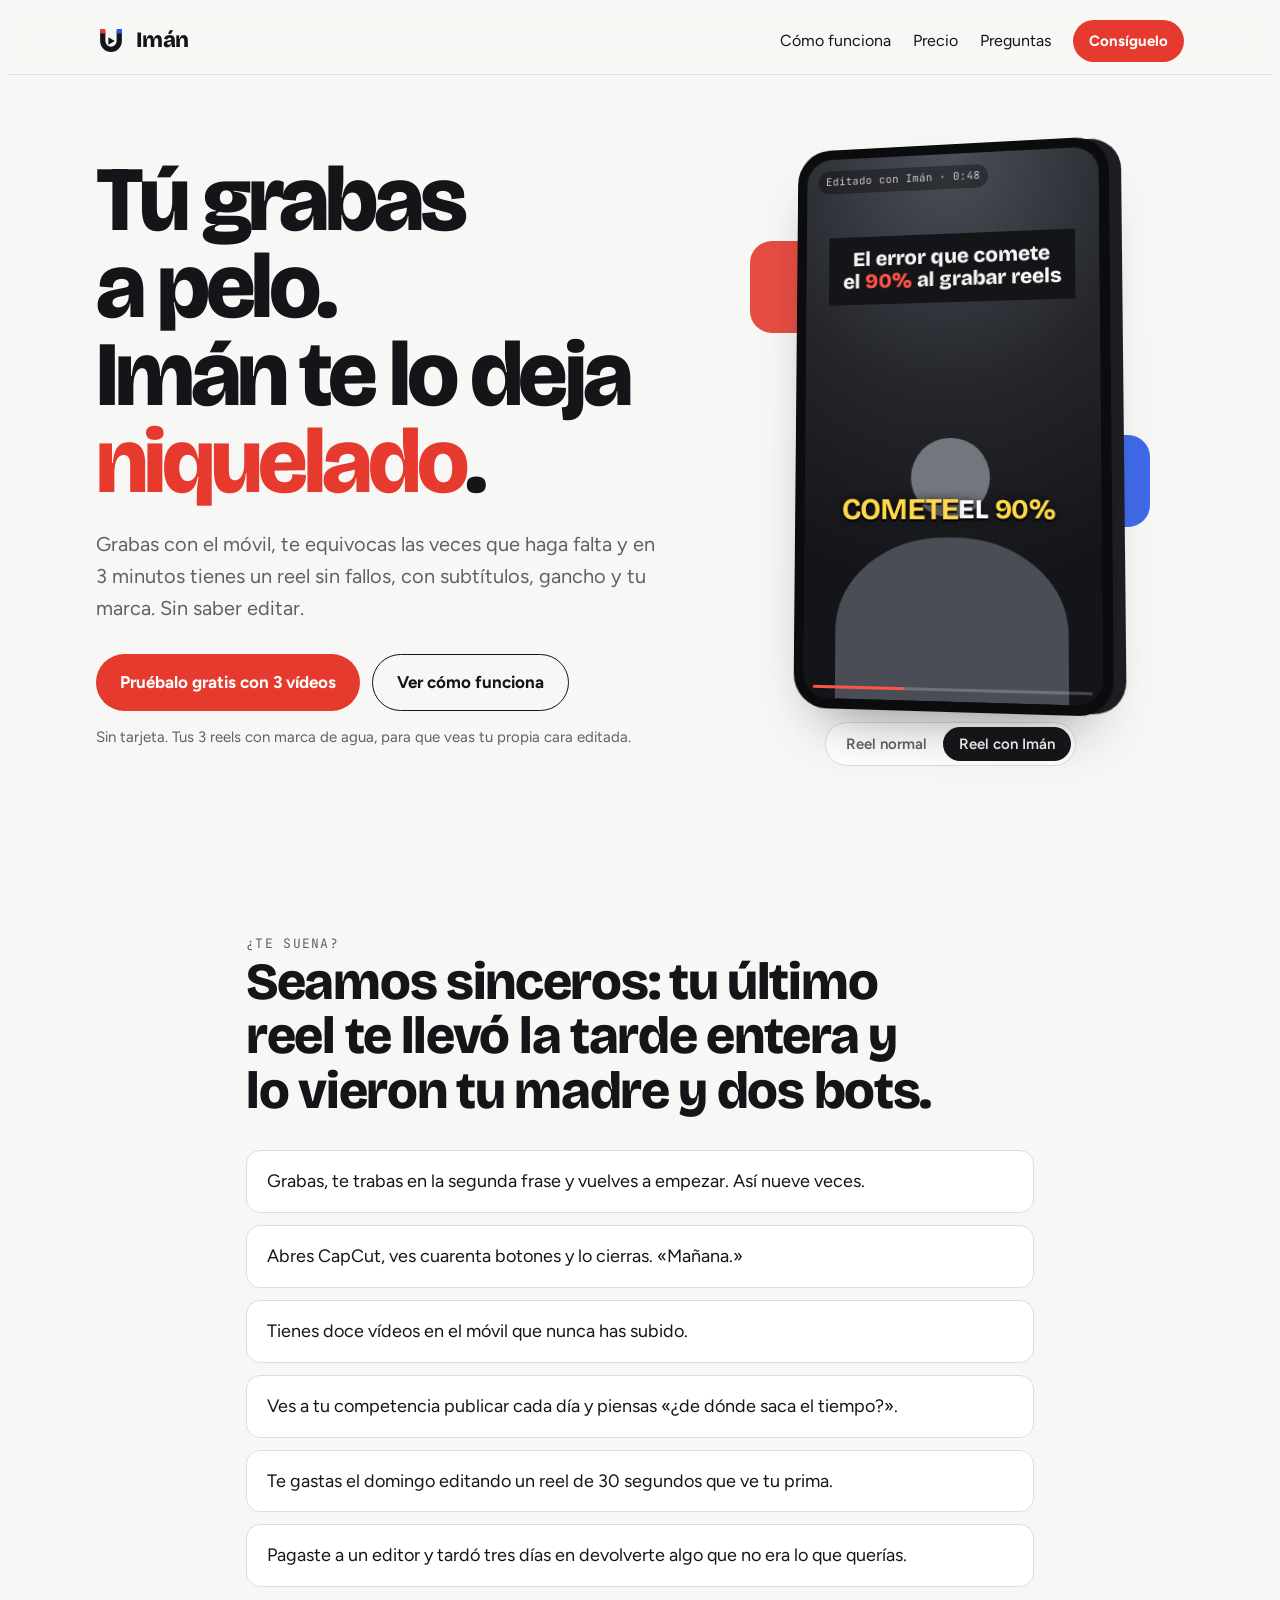
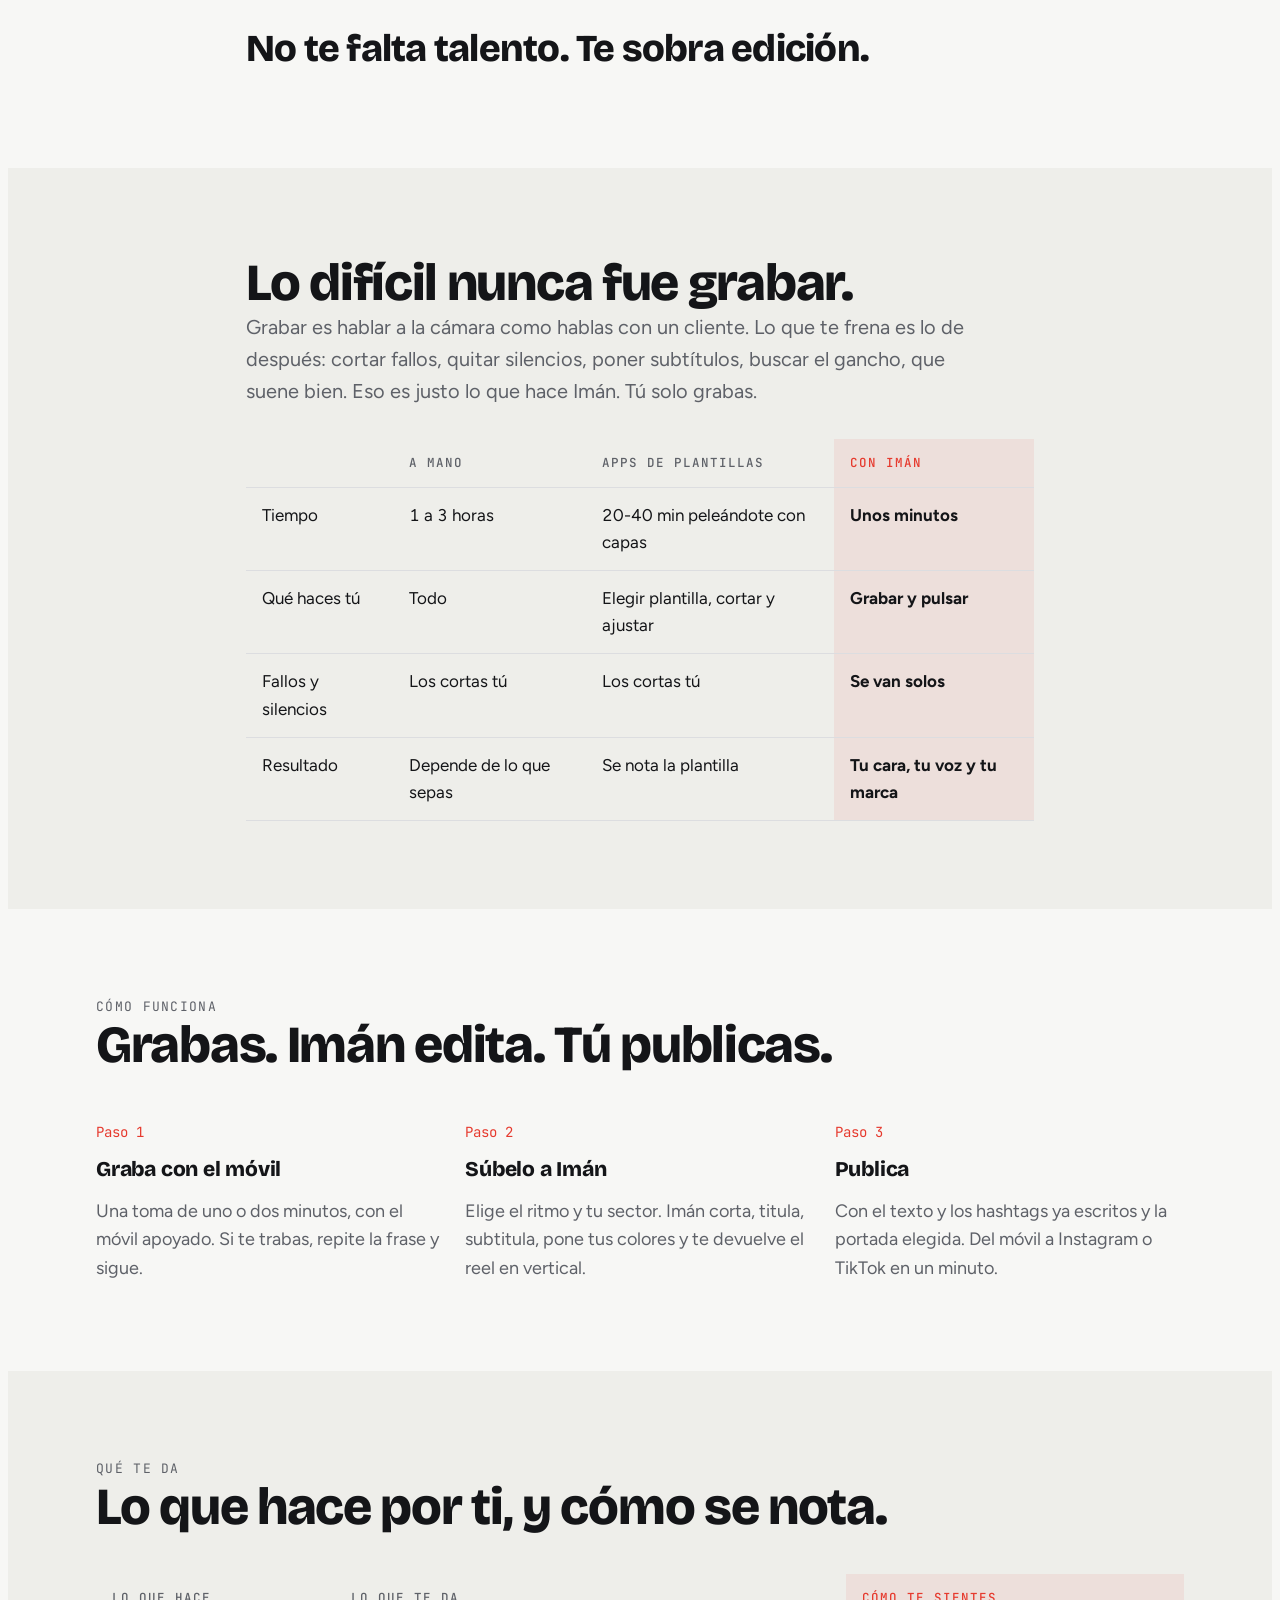
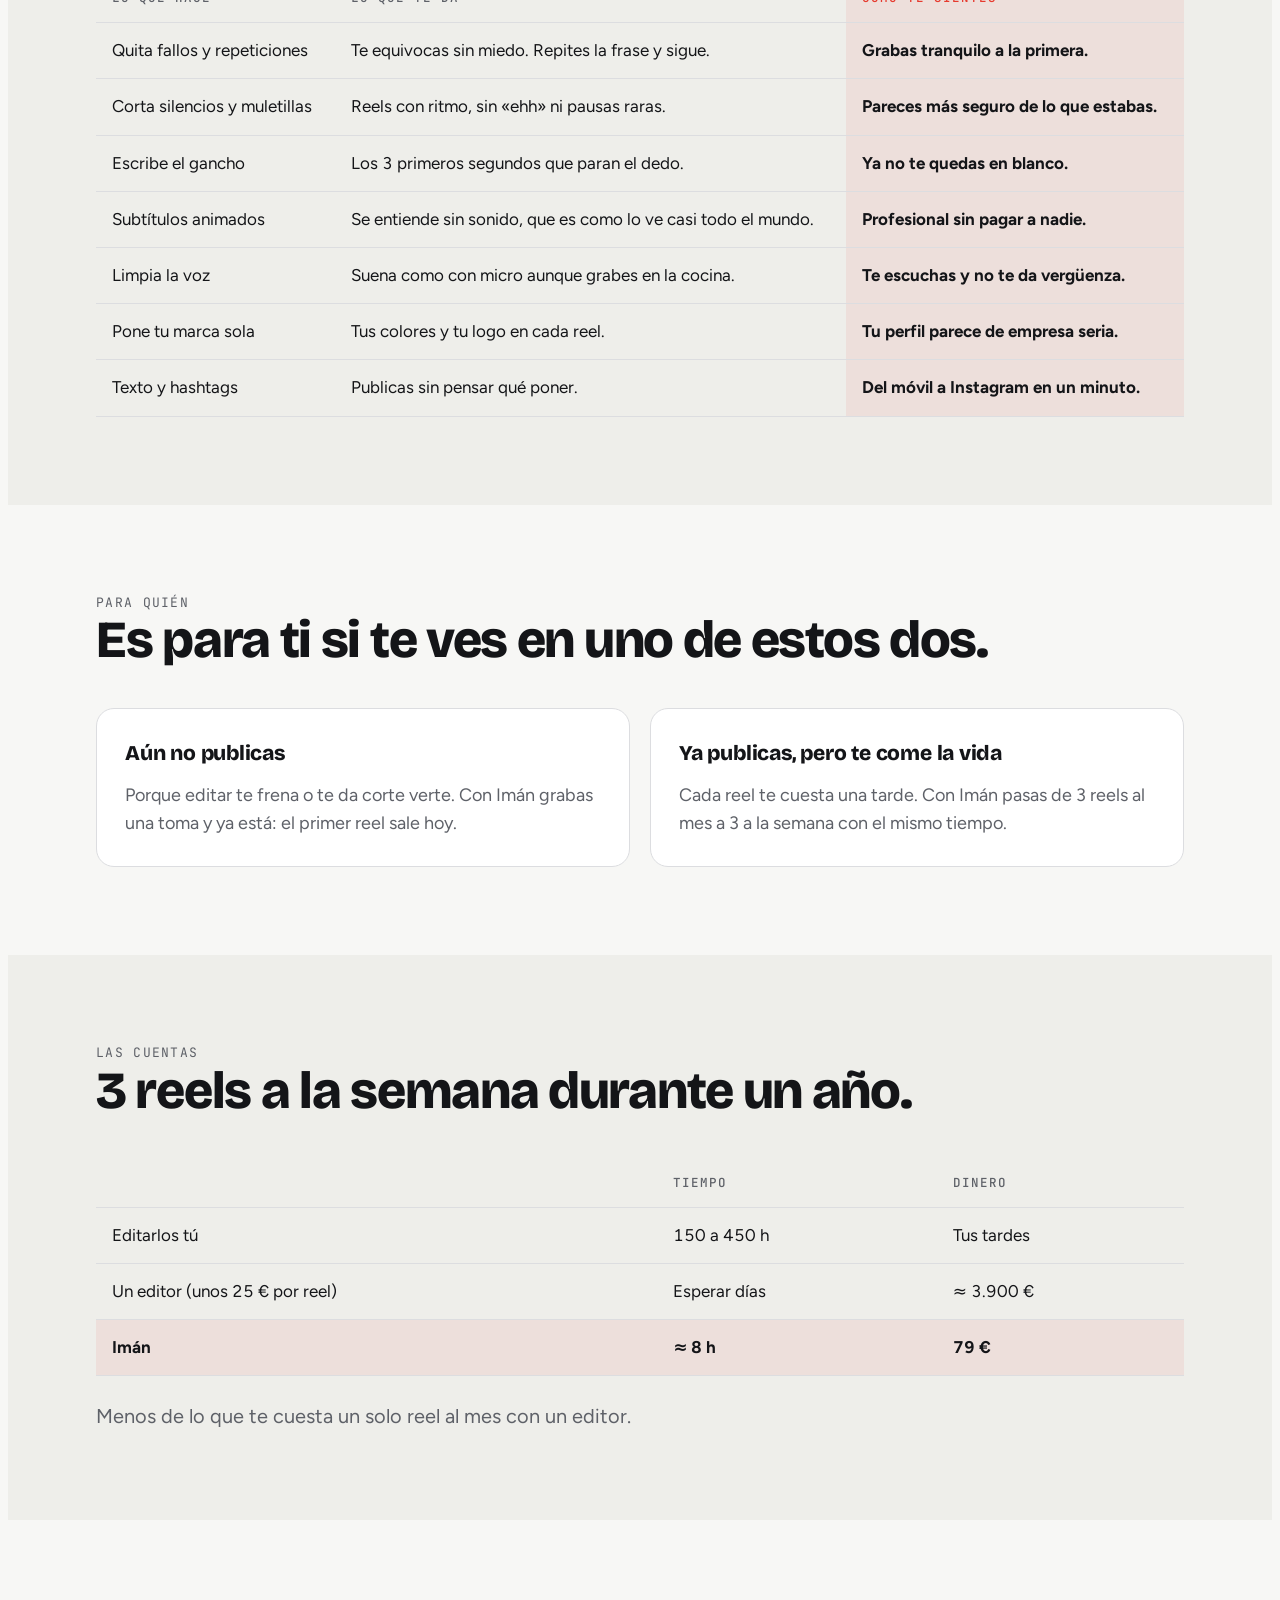
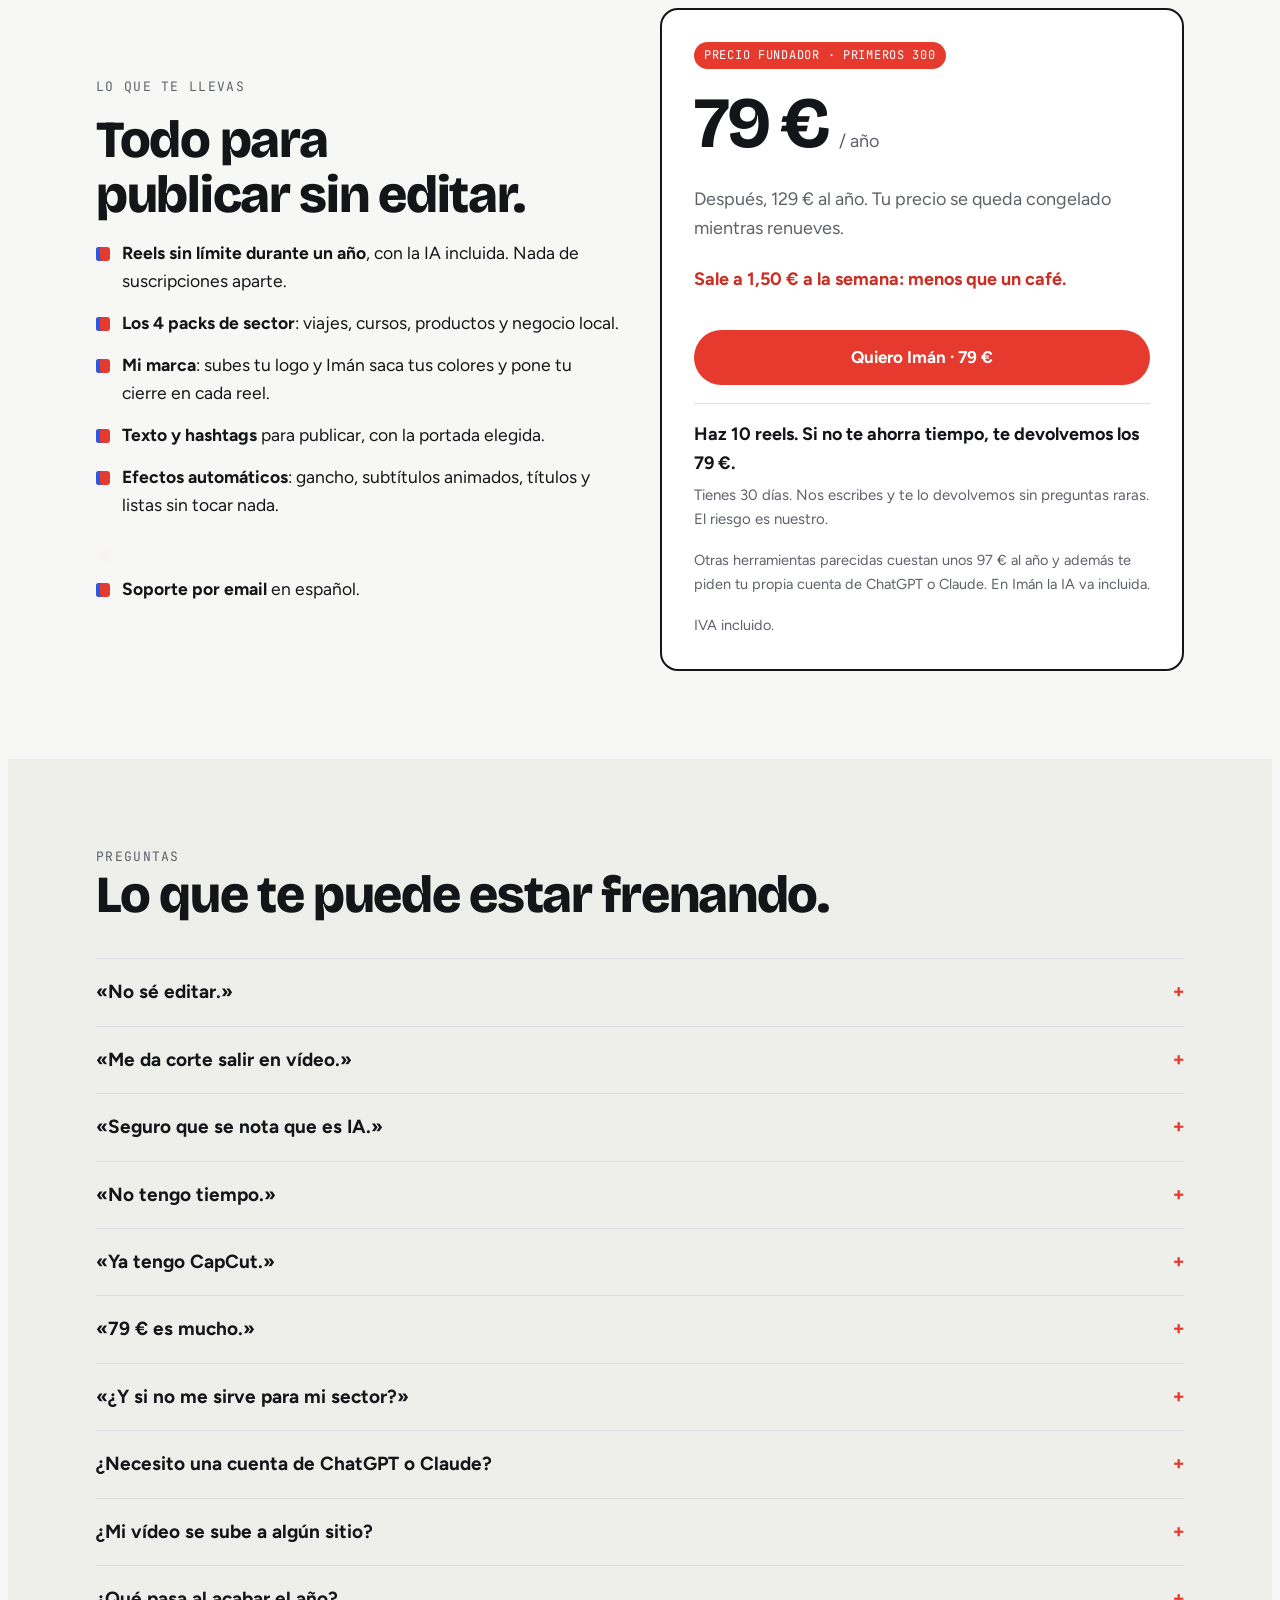
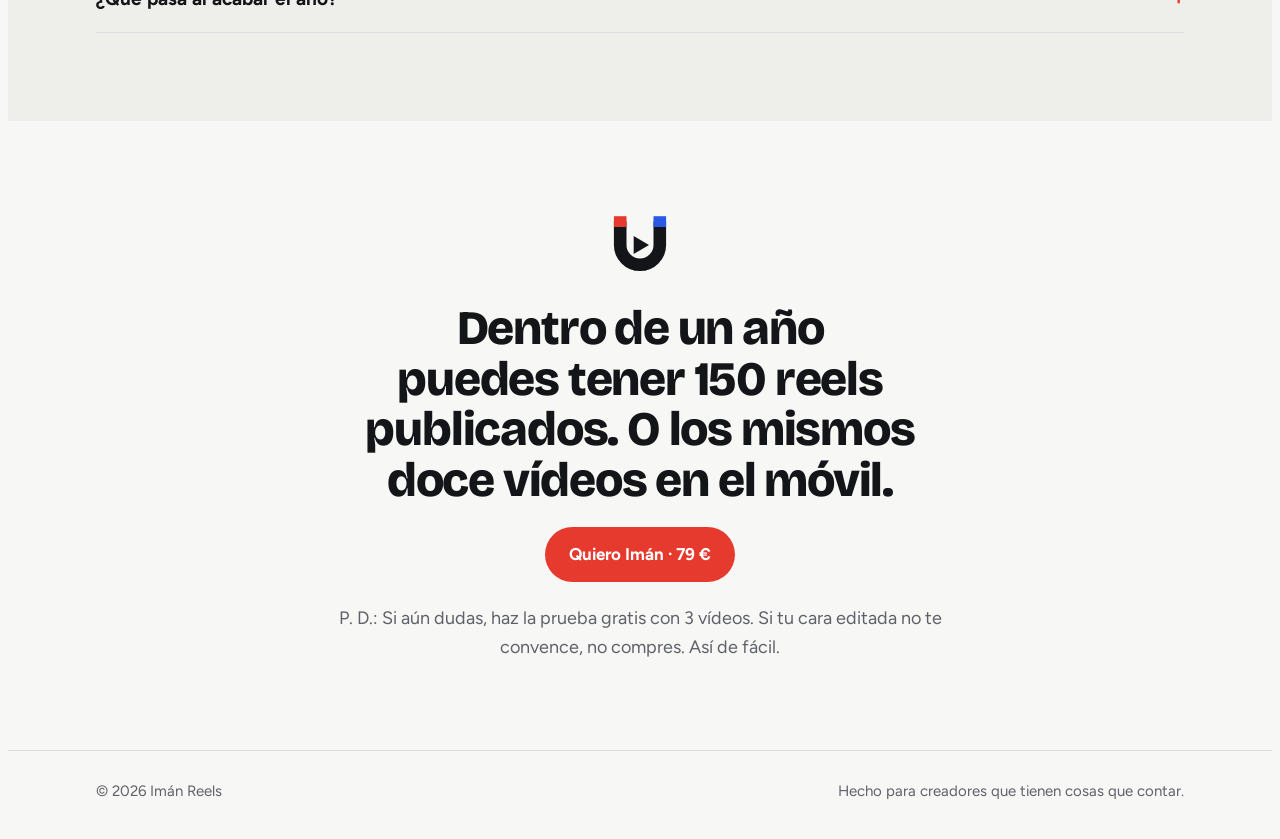
==== commit 3602cf52: "Web: precio fundador para los primeros 300 (después 129 €), lo que te llevas completo y oferta en JS" ====
--- a/site/index.html
+++ b/site/index.html
@@ -18,7 +18,7 @@
 <meta name="twitter:title" content="Imán · Crea reels con IA desde una toma con el móvil">
 <meta name="twitter:description" content="Tú grabas a pelo. Imán te lo deja niquelado: quita tus fallos y los silencios, escribe el gancho, pone subtítulos y tu marca. Sin saber editar.">
 <meta name="twitter:image" content="https://imanreels.com/og.jpg">
-<script type="application/ld+json">[{"@context": "https://schema.org", "@type": "SoftwareApplication", "name": "Imán Reels", "applicationCategory": "MultimediaApplication", "operatingSystem": "Windows, macOS", "url": "https://imanreels.com/", "inLanguage": "es", "description": "Editor de reels con IA: grabas con el móvil y Imán quita los fallos y los silencios, escribe el gancho y pone subtítulos y tu marca."}, {"@context": "https://schema.org", "@type": "FAQPage", "mainEntity": [{"@type": "Question", "name": "No sé editar.", "acceptedAnswer": {"@type": "Answer", "text": "Perfecto, no hace falta. Si sabes mandar un audio de WhatsApp, sabes usar Imán."}}, {"@type": "Question", "name": "Me da corte salir en vídeo.", "acceptedAnswer": {"@type": "Answer", "text": "Normal. Por eso quita los fallos: puedes equivocarte diez veces y solo se ve la buena."}}, {"@type": "Question", "name": "Seguro que se nota que es IA.", "acceptedAnswer": {"@type": "Answer", "text": "Haz la prueba gratis y enséñaselo a alguien sin decírselo."}}, {"@type": "Question", "name": "No tengo tiempo.", "acceptedAnswer": {"@type": "Answer", "text": "Justo por eso. Grabas 2 minutos y en lo que te tomas el café está listo."}}, {"@type": "Question", "name": "Ya tengo CapCut.", "acceptedAnswer": {"@type": "Answer", "text": "CapCut te da las herramientas. Imán hace el trabajo. Puedes seguir usando los dos."}}, {"@type": "Question", "name": "79 € es mucho.", "acceptedAnswer": {"@type": "Answer", "text": "Es menos que un reel al mes con un editor. Y si en 10 reels no te ahorra tiempo, te lo devolvemos."}}, {"@type": "Question", "name": "¿Y si no me sirve para mi sector?", "acceptedAnswer": {"@type": "Answer", "text": "Tiene packs para viajes, cursos, productos y negocio local. Pruébalo gratis con tus vídeos antes de pagar."}}, {"@type": "Question", "name": "¿Necesito una cuenta de ChatGPT o Claude?", "acceptedAnswer": {"@type": "Answer", "text": "No. La IA va incluida en la licencia. Si ya tienes tu propia clave de Claude o de OpenAI, también puedes usarla."}}, {"@type": "Question", "name": "¿Mi vídeo se sube a algún sitio?", "acceptedAnswer": {"@type": "Answer", "text": "El montaje se hace en tu ordenador. Para decidir los cortes y el gancho, Imán envía a la IA el texto de lo que dices, no el vídeo."}}, {"@type": "Question", "name": "¿Qué pasa al acabar el año?", "acceptedAnswer": {"@type": "Answer", "text": "Te avisamos antes. Si renuevas, sigues con las mejoras nuevas. Si no, los reels que ya hiciste son tuyos para siempre."}}]}]</script>
+<script type="application/ld+json">[{"@context": "https://schema.org", "@type": "SoftwareApplication", "name": "Imán Reels", "applicationCategory": "MultimediaApplication", "operatingSystem": "Windows, macOS", "url": "https://imanreels.com/", "inLanguage": "es", "description": "Editor de reels con IA: grabas con el móvil y Imán quita los fallos y los silencios, escribe el gancho y pone subtítulos y tu marca.", "offers": {"@type": "Offer", "price": "79.00", "priceCurrency": "EUR", "description": "Licencia anual, precio fundador para los primeros 300", "availability": "https://schema.org/PreOrder", "url": "https://imanreels.com/#precio"}}, {"@context": "https://schema.org", "@type": "FAQPage", "mainEntity": [{"@type": "Question", "name": "No sé editar.", "acceptedAnswer": {"@type": "Answer", "text": "Perfecto, no hace falta. Si sabes mandar un audio de WhatsApp, sabes usar Imán."}}, {"@type": "Question", "name": "Me da corte salir en vídeo.", "acceptedAnswer": {"@type": "Answer", "text": "Normal. Por eso quita los fallos: puedes equivocarte diez veces y solo se ve la buena."}}, {"@type": "Question", "name": "Seguro que se nota que es IA.", "acceptedAnswer": {"@type": "Answer", "text": "Haz la prueba gratis y enséñaselo a alguien sin decírselo."}}, {"@type": "Question", "name": "No tengo tiempo.", "acceptedAnswer": {"@type": "Answer", "text": "Justo por eso. Grabas 2 minutos y en lo que te tomas el café está listo."}}, {"@type": "Question", "name": "Ya tengo CapCut.", "acceptedAnswer": {"@type": "Answer", "text": "CapCut te da las herramientas. Imán hace el trabajo. Puedes seguir usando los dos."}}, {"@type": "Question", "name": "79 € es mucho.", "acceptedAnswer": {"@type": "Answer", "text": "Es menos que un reel al mes con un editor. Y si en 10 reels no te ahorra tiempo, te lo devolvemos."}}, {"@type": "Question", "name": "¿Y si no me sirve para mi sector?", "acceptedAnswer": {"@type": "Answer", "text": "Tiene packs para viajes, cursos, productos y negocio local. Pruébalo gratis con tus vídeos antes de pagar."}}, {"@type": "Question", "name": "¿Necesito una cuenta de ChatGPT o Claude?", "acceptedAnswer": {"@type": "Answer", "text": "No. La IA va incluida en la licencia. Si ya tienes tu propia clave de Claude o de OpenAI, también puedes usarla."}}, {"@type": "Question", "name": "¿Mi vídeo se sube a algún sitio?", "acceptedAnswer": {"@type": "Answer", "text": "El montaje se hace en tu ordenador. Para decidir los cortes y el gancho, Imán envía a la IA el texto de lo que dices, no el vídeo."}}, {"@type": "Question", "name": "¿Qué pasa al acabar el año?", "acceptedAnswer": {"@type": "Answer", "text": "Te avisamos antes. Si renuevas, sigues con las mejoras nuevas. Si no, los reels que ya hiciste son tuyos para siempre."}}]}]</script>
 <link rel="preconnect" href="https://fonts.googleapis.com">
 <link rel="preconnect" href="https://fonts.gstatic.com" crossorigin>
 <link rel="stylesheet" href="https://fonts.googleapis.com/css2?family=Bricolage+Grotesque:opsz,wght@12..96,500;12..96,800&family=Figtree:wght@400;500;700&family=JetBrains+Mono:wght@500&display=swap">
@@ -151,7 +151,8 @@
 th.us { color: var(--norte); }
 td.us { font-weight: 700; }
 .compare.after { margin-top: 32px; }
-.price .weekly { margin: -4px 0 18px; font-weight: 700; color: var(--norte-hover); }
+.price .later { margin: 8px 0 4px; color: var(--muted); }
+.price .weekly { margin: 0 0 18px; font-weight: 700; color: var(--norte-hover); }
 
 /* Precio */
 .pricing { display: grid; grid-template-columns: 1fr 1fr; gap: 40px; align-items: center; }
@@ -403,15 +404,19 @@
       <p class="eyebrow">Lo que te llevas</p>
       <h2>Todo para publicar sin editar.</h2>
       <ul class="takeaways">
-        <li><b>Imán un año entero</b>, reels sin límite y la IA incluida. Nada de suscripciones aparte.</li>
+        <li><b>Reels sin límite durante un año</b>, con la IA incluida. Nada de suscripciones aparte.</li>
         <li><b>Los 4 packs de sector</b>: viajes, cursos, productos y negocio local.</li>
+        <li><b>Mi marca</b>: subes tu logo y Imán saca tus colores y pone tu cierre en cada reel.</li>
+        <li><b>Texto y hashtags</b> para publicar, con la portada elegida.</li>
+        <li><b>Efectos automáticos</b>: gancho, subtítulos animados, títulos y listas sin tocar nada.</li>
         <li><b>Para Mac y Windows</b>, con todas las actualizaciones del año.</li>
         <li><b>Soporte por email</b> en español.</li>
       </ul>
     </div>
     <div class="price">
-      <span class="badge">Precio fundador</span>
-      <div class="amount"><b>79 €</b><span>/ año · precio fundador para los primeros</span></div>
+      <span class="badge">Precio fundador · primeros 300</span>
+      <div class="amount"><b>79 €</b><span>/ año</span></div>
+      <p class="later">Después, 129 € al año. Tu precio se queda congelado mientras renueves.</p>
       <p class="weekly">Sale a 1,50 € a la semana: menos que un café.</p>
       <a class="btn" href="#precio" id="buy" data-buy>Quiero Imán · 79 €</a>
       <p class="fine" id="buy-soon" hidden>Abrimos las ventas muy pronto, con precio de lanzamiento para los primeros.</p>
@@ -419,6 +424,7 @@
         <strong>Haz 10 reels. Si no te ahorra tiempo, te devolvemos los 79 €.</strong>
         <p>Tienes 30 días. Nos escribes y te lo devolvemos sin preguntas raras. El riesgo es nuestro.</p>
       </div>
+      <p class="fine">Otras herramientas parecidas cuestan unos 97 € al año y además te piden tu propia cuenta de ChatGPT o Claude. En Imán la IA va incluida.</p>
       <p class="fine">IVA incluido.</p>
     </div>
   </div>
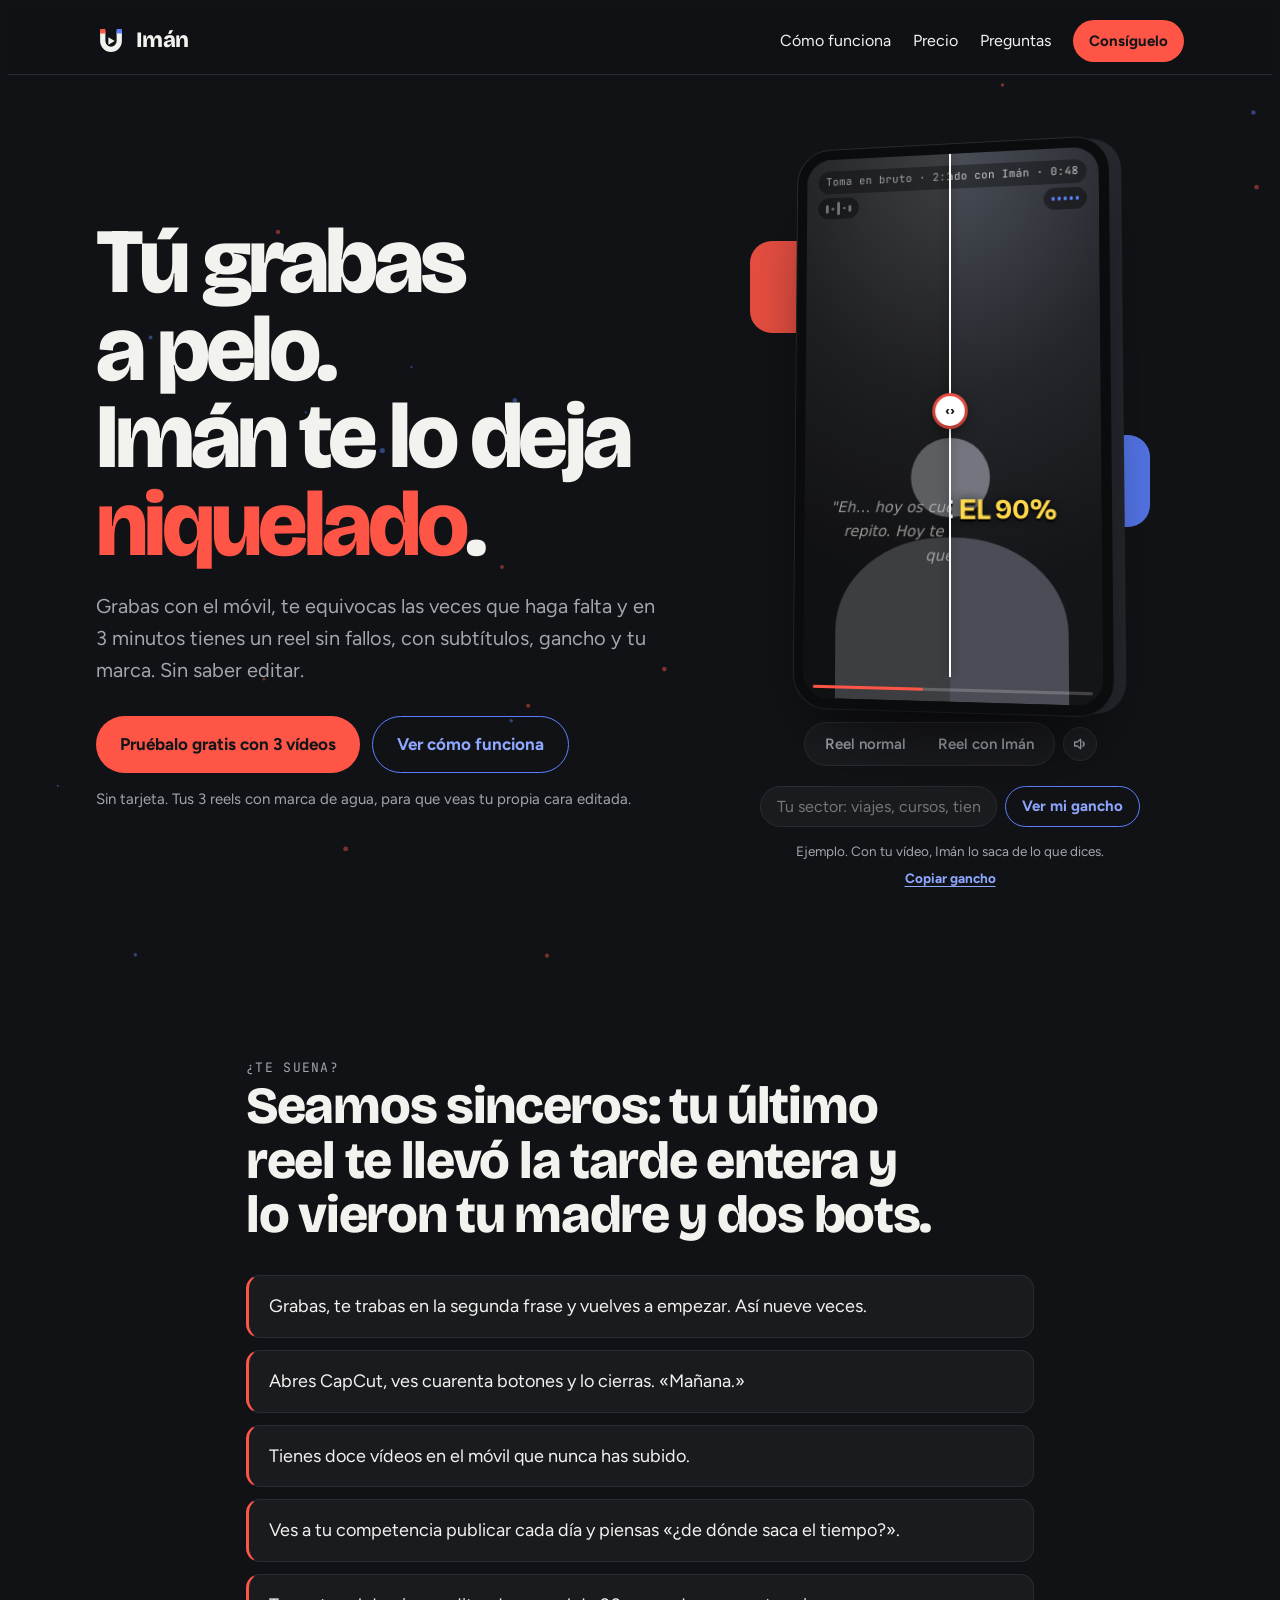
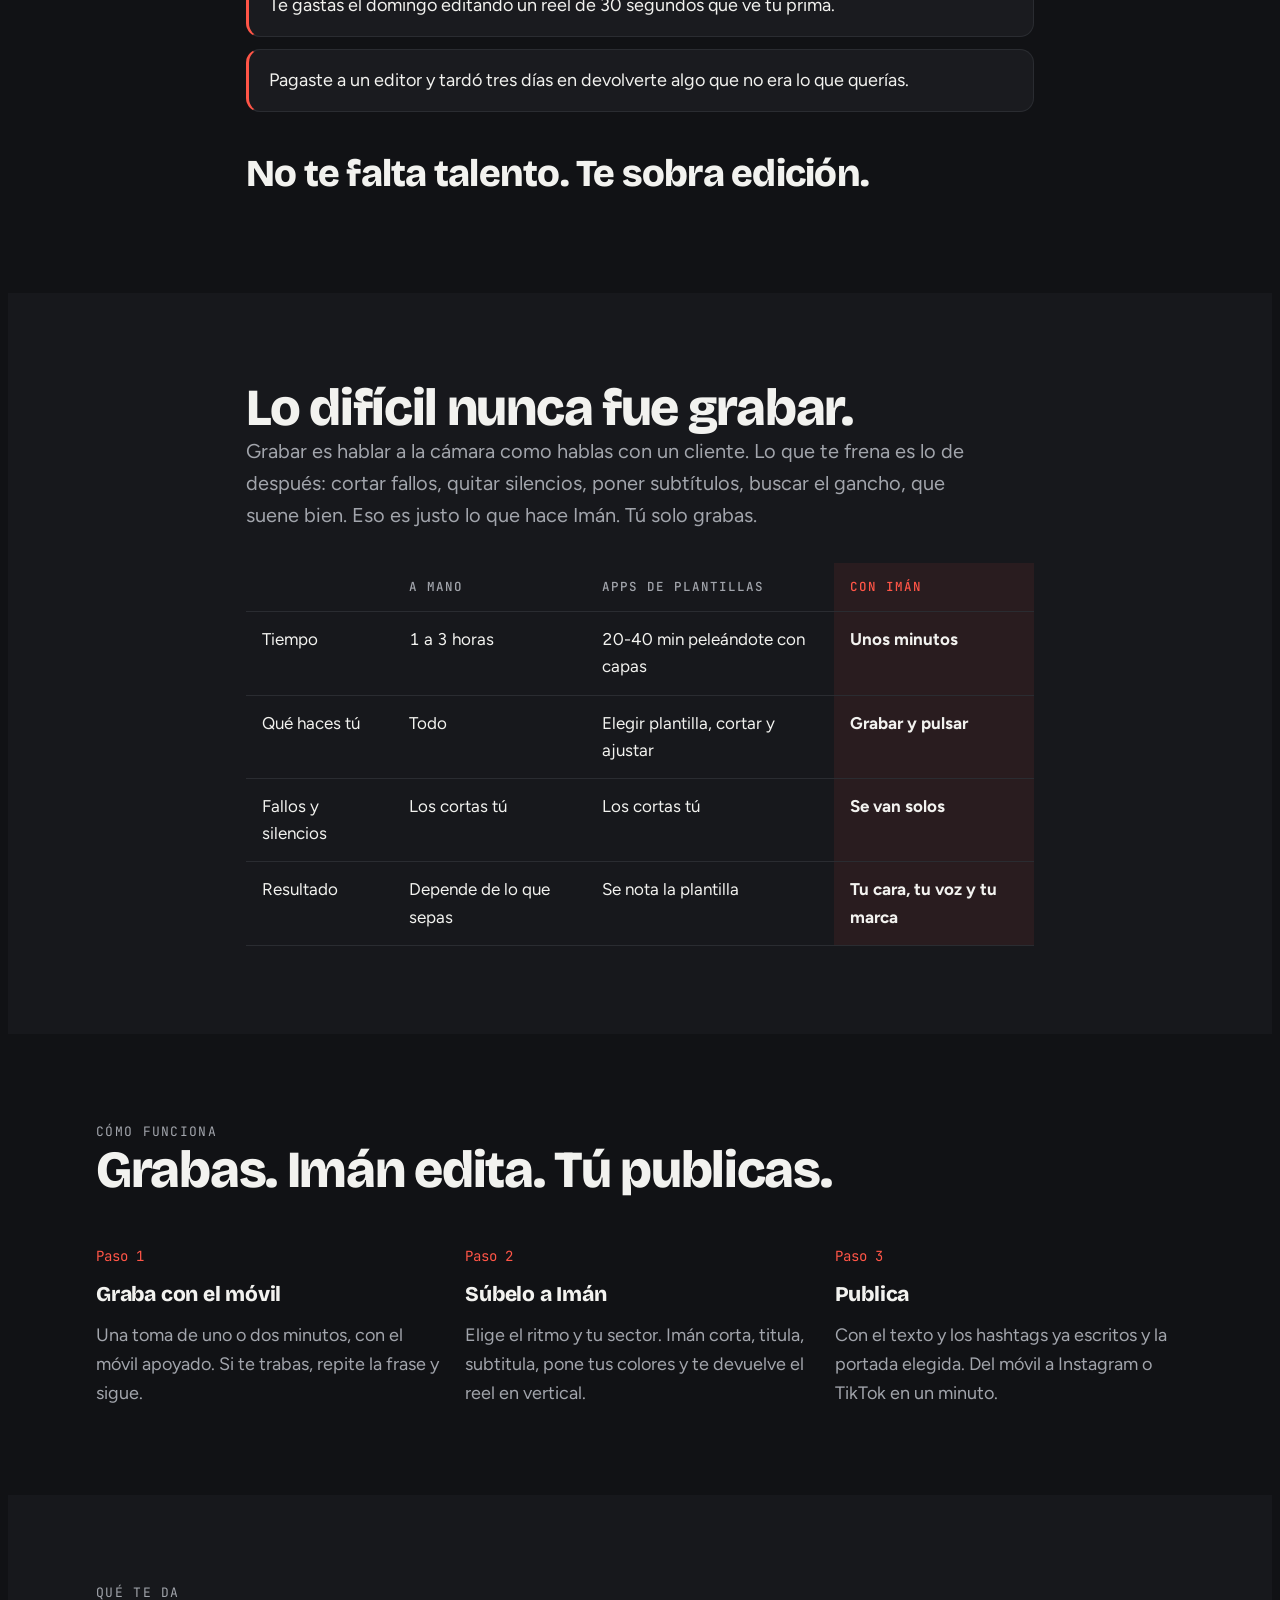
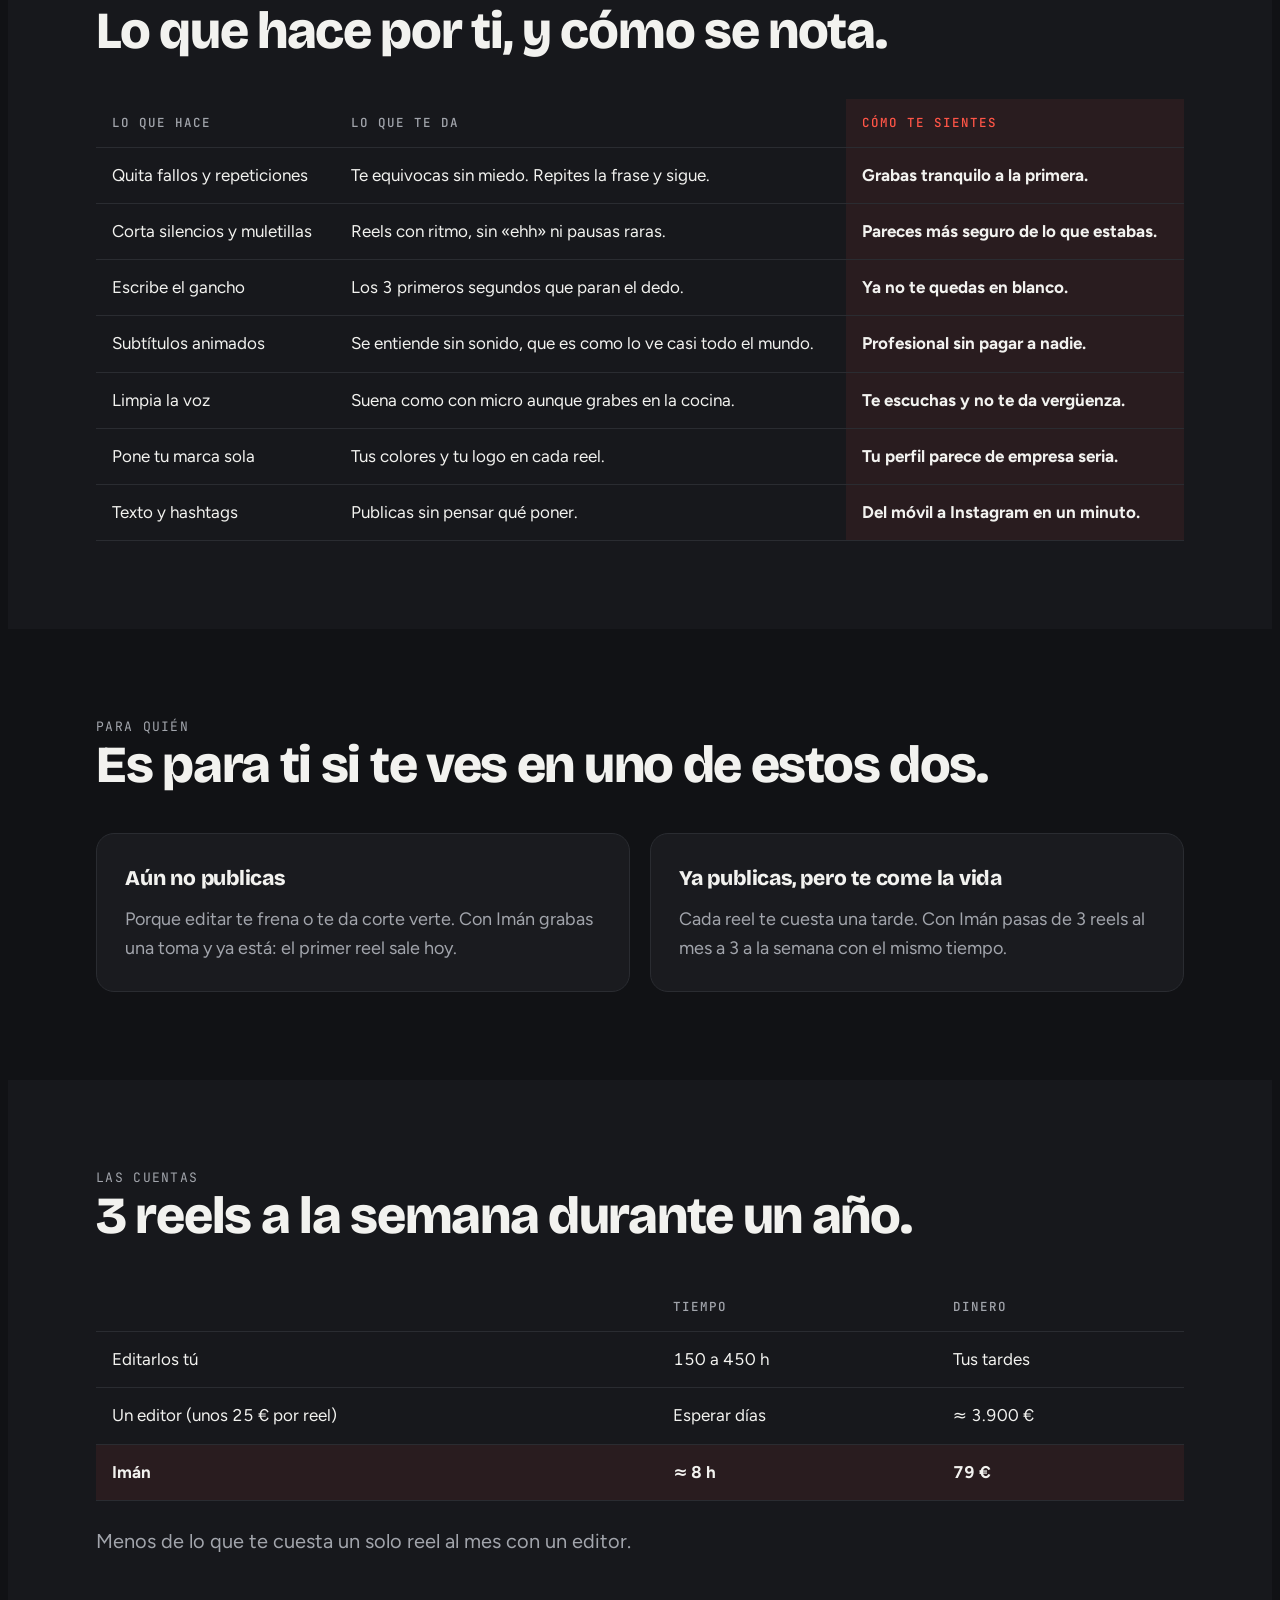
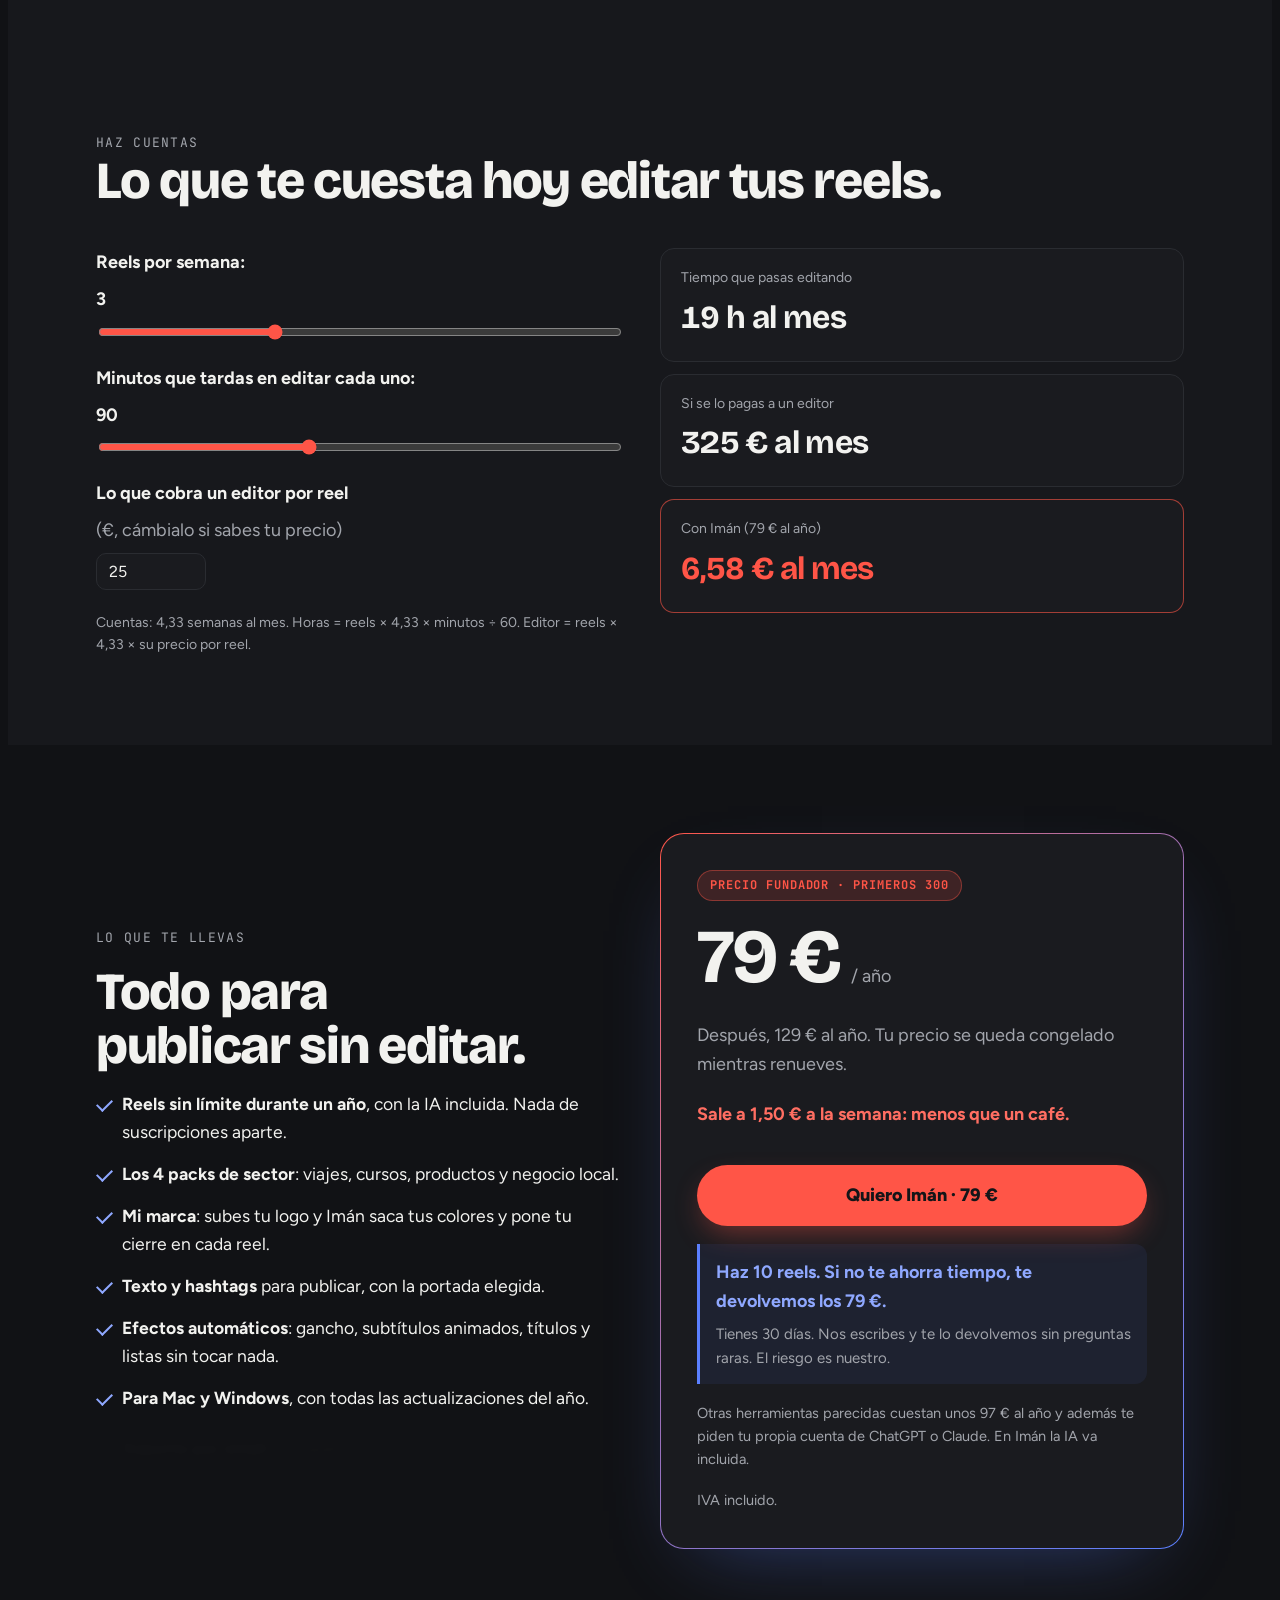
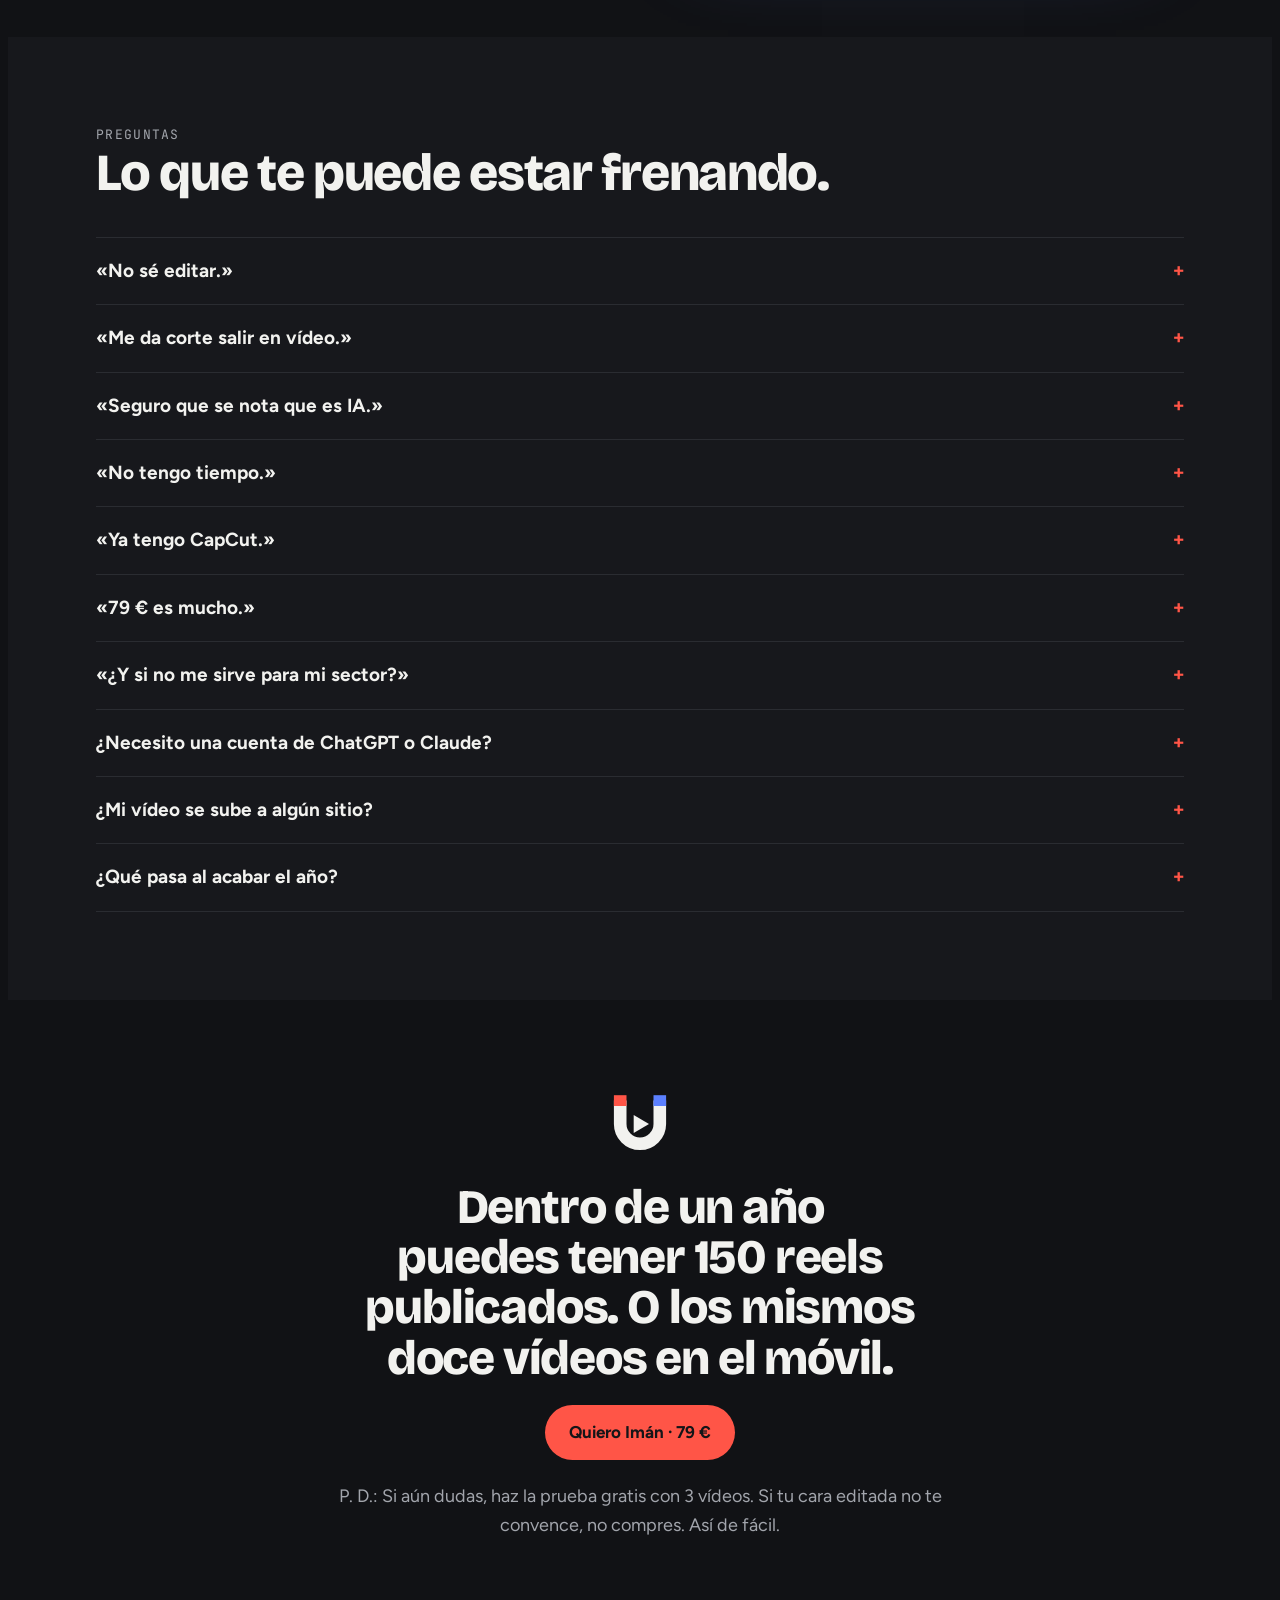
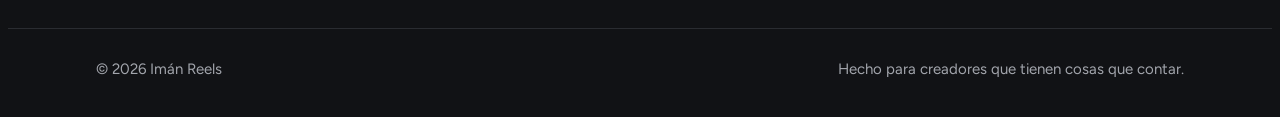
==== commit 66716035: "Web: oscuro por defecto, precio con los dos polos, «Mándamelo al ordenador» en el móvil, antes y des" ====
--- a/site/index.html
+++ b/site/index.html
@@ -1,5 +1,5 @@
 <!doctype html>
-<html lang="es"><head><meta charset="utf-8"><meta name="viewport" content="width=device-width, initial-scale=1, viewport-fit=cover">
+<html lang="es" data-theme="dark"><head><meta charset="utf-8"><meta name="viewport" content="width=device-width, initial-scale=1, viewport-fit=cover">
 <link rel="icon" href="iman-logo-oscuro.svg" type="image/svg+xml">
 <title>Imán · Crea reels con IA desde una toma con el móvil</title>
 <meta name="claude:viewport-fit-sides" content="cover">
@@ -25,35 +25,32 @@
 <style>
 /* Layout: landing de una columna; la portada pone el reel animado junto a la promesa, después cómo funciona, qué hace, precio y dudas. */
 :root {
-  --norte: #E63A2E;
-  --norte-hover: #CC2E23;
-  --sur: #2B59E6;
-  --bg: #F7F7F5;
-  --bg-alt: #EEEEEA;
-  --fg: #141518;
-  --muted: #5E6168;
-  --line: #DCDDE0;
-  --card: #FFFFFF;
-  --ink-on-red: #FFFFFF;
-  --logo-body: #141518;
-  --logo-n: #E63A2E;
-  --logo-s: #2B59E6;
-  --link: #2B59E6;
+  /* Oscuro por defecto: grafito con los dos polos de Imán. Rojo para actuar, azul para confiar. */
+  --norte: #FF5547;
+  --norte-hover: #FF6E62;
+  --sur: #5B80FF;
+  --sur-text: #8FA8FF;
+  --bg: #111215;
+  --bg-alt: #17181C;
+  --fg: #F2F2EF;
+  --muted: #A2A5AC;
+  --line: #2A2C31;
+  --card: #1A1B1F;
+  --ink-on-red: #141518;
+  --logo-body: #F2F2EF;
+  --logo-n: #FF5547;
+  --logo-s: #5B80FF;
+  --link: #8FA8FF;
+  color-scheme: dark;
   --display: "Bricolage Grotesque", "Arial Black", system-ui, sans-serif;
   --body: "Figtree", system-ui, -apple-system, "Segoe UI", sans-serif;
   --mono: "JetBrains Mono", ui-monospace, Menlo, monospace;
 }
-@media (prefers-color-scheme: dark) {
-  :root:not([data-theme="light"]) {
-    --bg: #111215; --bg-alt: #17181C; --fg: #F2F2EF; --muted: #A2A5AC; --line: #2A2C31; --card: #1A1B1F;
-    --norte: #FF5547; --norte-hover: #FF6E62; --logo-body: #F2F2EF; --logo-n: #FF5547; --logo-s: #5B80FF; --link: #8FA8FF;
-    color-scheme: dark;
-  }
-}
-:root[data-theme="dark"] {
-  --bg: #111215; --bg-alt: #17181C; --fg: #F2F2EF; --muted: #A2A5AC; --line: #2A2C31; --card: #1A1B1F;
-  --norte: #FF5547; --norte-hover: #FF6E62; --logo-body: #F2F2EF; --logo-n: #FF5547; --logo-s: #5B80FF; --link: #8FA8FF;
-  color-scheme: dark;
+:root[data-theme="light"] {
+  --norte: #D93A2E; --norte-hover: #C2301F; --sur: #2B59E6; --sur-text: #2B59E6; --bg: #F7F7F5; --bg-alt: #EEEEEA;
+  --fg: #141518; --muted: #5E6168; --line: #DCDDE0; --card: #FFFFFF; --ink-on-red: #FFFFFF;
+  --logo-body: #141518; --logo-n: #E63A2E; --logo-s: #2B59E6; --link: #2B59E6;
+  color-scheme: light;
 }
 * { box-sizing: border-box; }
 html { scroll-behavior: smooth; }
@@ -81,13 +78,13 @@
 .navlinks a:not(.btn) { color: var(--fg); text-decoration: none; font-size: 16px; }
 @media (max-width: 720px) { .navlinks a:not(.btn) { display: none; } }
 
-.btn { display: inline-flex; align-items: center; justify-content: center; gap: 8px; border-radius: 99px; padding: 14px 24px; font-weight: 700; font-size: 17px; text-decoration: none; background: var(--norte); color: var(--ink-on-red); border: 0; cursor: pointer; transform: translate(var(--mx, 0px), var(--my, 0px)) scale(var(--press, 1)); transition: background .15s var(--ease-out), transform .25s var(--ease-out); }
+.btn { display: inline-flex; align-items: center; justify-content: center; gap: 8px; border-radius: 99px; padding: 14px 24px; font-weight: 700; font-size: 17px; text-decoration: none; background: var(--norte); color: var(--ink-on-red); border: 0; cursor: pointer; transform: translate(var(--mx, 0px), var(--my, 0px)) scale(var(--press, 1)); transition: background .15s var(--ease-out), transform .25s var(--ease-out), box-shadow .2s var(--ease-out); }
 .btn:active { --press: .97; transition: background .15s var(--ease-out), transform .12s var(--ease-out); }
 .btn:hover { background: var(--norte-hover); }
 .btn:focus-visible { outline: 3px solid var(--sur); outline-offset: 3px; }
 .btn.small { padding: 9px 16px; font-size: 15px; }
-.btn.ghost { background: transparent; color: var(--fg); border: 1.5px solid var(--fg); }
-.btn.ghost:hover { background: color-mix(in srgb, var(--fg) 8%, transparent); }
+.btn.ghost { background: transparent; color: var(--sur-text); border: 1.5px solid var(--sur); }
+.btn.ghost:hover { background: color-mix(in srgb, var(--sur) 12%, transparent); }
 
 /* Portada */
 .hero { padding-block: 64px 80px; }
@@ -107,23 +104,104 @@
 .screen .person i { position: absolute; left: 50%; transform: translateX(-50%); display: block; }
 .screen .person .head { top: 6%; width: 34%; aspect-ratio: 1; border-radius: 50%; background: #73767e; }
 .screen .person .body { bottom: 0; width: 100%; height: 62%; border-radius: 48% 48% 0 0; background: #4a4d55; }
-.raw .person { animation: none; }
 .hookcard { position: absolute; top: 15%; left: 8%; right: 8%; background: #141518; color: #F7F7F5; font-family: var(--display); font-weight: 800; font-size: 21px; line-height: 1.08; padding: 12px 14px; text-align: center; transform-origin: 50% 50%; }
 .hookcard em { font-style: normal; color: #FF5547; }
 .caption { position: absolute; top: 63%; left: 6%; right: 6%; text-align: center; font-family: var(--display); font-weight: 800; font-size: 27px; line-height: 1.1; color: #fff; text-shadow: 0 2px 0 #000, 0 0 8px rgba(0,0,0,.8); text-transform: uppercase; letter-spacing: -0.01em; min-height: 1.2em; }
-.caption b { color: #FFD84D; display: inline-block; }
-.timeline { position: absolute; left: 10px; right: 10px; bottom: 10px; height: 3px; background: rgba(255,255,255,.2); border-radius: 2px; overflow: hidden; }
-.timeline i { display: block; height: 100%; width: 0; background: #FF5547; }
+.caption b, .caption span { display: inline-block; }
+.caption b { color: #FFD84D; }
+/* La palabra que suena da un pequeño salto: solo transform, así las vecinas no se mueven. */
+.caption .now { animation: pop-word .25s cubic-bezier(.34, 1.3, .64, 1) both; }
+@keyframes pop-word { 0% { transform: translateY(4px) scale(.9); } 60% { transform: translateY(-2px) scale(1.16); } 100% { transform: scale(1.1); } }
+/* Barra de tiempo: se arrastra con el dedo o el ratón y se mueve con las flechas. Zona táctil de 24 px. */
+.timeline { position: absolute; z-index: 5; left: 10px; right: 10px; bottom: 0; height: 24px; cursor: ew-resize; touch-action: none; border-radius: 4px; }
+.timeline::before, .timeline i { content: ""; position: absolute; left: 0; bottom: 10px; height: 3px; border-radius: 2px; }
+.timeline::before { right: 0; background: rgba(255,255,255,.2); }
+.timeline i { display: block; width: 0; background: #FF5547; }
+.timeline:focus-visible { outline: 2px solid var(--sur); outline-offset: 2px; }
+.timeline.dragging i::after { content: ""; position: absolute; right: -6px; top: -4.5px; width: 12px; height: 12px; border-radius: 50%; background: #fff; }
 .screen .tag { position: absolute; top: 12px; left: 12px; font-family: var(--mono); font-size: 11px; color: rgba(255,255,255,.75); background: rgba(0,0,0,.35); padding: 3px 8px; border-radius: 99px; }
-.raw .hookcard, .raw .caption b { display: none; }
-.raw .screen { filter: saturate(.6) brightness(.85); }
+/* Antes y después: la capa en bruto tapa la parte izquierda hasta la línea (--split). */
+.rawlayer { position: absolute; inset: 0; z-index: 3; background: radial-gradient(120% 80% at 50% 0%, #4b4f58 0%, #24262b 55%, #141518 100%);
+  filter: saturate(.55) brightness(.8); clip-path: inset(0 calc(100% - var(--split, 50%)) 0 0); }
+.animating .rawlayer, .animating .splitter { transition: clip-path .35s var(--ease-out), left .35s var(--ease-out); }
+.rawlayer .rawtext { display: block; }
+.screen { touch-action: pan-y; cursor: ew-resize; }
+.splitter { position: absolute; z-index: 4; top: 0; bottom: 24px; left: var(--split, 50%); width: 44px; transform: translateX(-50%);
+  display: grid; place-items: center; outline: none; }
+.splitter::before { content: ""; position: absolute; top: 0; bottom: 0; left: 50%; width: 2px; transform: translateX(-50%); background: #fff; box-shadow: 0 0 10px rgba(0,0,0,.5); }
+.splitter b { position: relative; width: 30px; height: 30px; border-radius: 50%; background: #fff; color: #141518; display: grid; place-items: center;
+  font: 800 12px var(--body); box-shadow: 0 4px 14px rgba(0,0,0,.5), 0 0 0 3px var(--norte); transition: transform .15s var(--ease-out); }
+.screen:active .splitter b { transform: scale(1.12); }
+.splitter:focus-visible b { box-shadow: 0 0 0 3px var(--sur), 0 4px 14px rgba(0,0,0,.5); }
+.screen .tag.right { left: auto; right: 12px; }
+/* Ondas de voz: limpias y azules en el editado, irregulares y grises en el bruto. */
+.wave { position: absolute; top: 40px; display: flex; align-items: center; gap: 3px; height: 22px; padding: 0 8px; border-radius: 99px; background: rgba(0,0,0,.4); }
+.wave.edited { right: 12px; }
+.wave.rawwave { left: 12px; }
+.wave span { width: 3px; height: 4px; border-radius: 2px; background: #5B80FF; }
+.wave.edited span { animation: wave 1.1s ease-in-out infinite; }
+.wave.edited span:nth-child(2) { animation-delay: .15s; } .wave.edited span:nth-child(3) { animation-delay: .3s; }
+.wave.edited span:nth-child(4) { animation-delay: .45s; } .wave.edited span:nth-child(5) { animation-delay: .6s; }
+@keyframes wave { 0%, 100% { transform: scaleY(1); } 50% { transform: scaleY(3); } }
+.wave.rawwave span { background: #8a8d94; }
+.wave.rawwave span:nth-child(1) { height: 9px; } .wave.rawwave span:nth-child(2) { height: 3px; } .wave.rawwave span:nth-child(3) { height: 14px; }
+.wave.rawwave span:nth-child(4) { height: 2px; } .wave.rawwave span:nth-child(5) { height: 7px; }
+@media (prefers-reduced-motion: reduce) { .wave.edited span { animation: none; height: 10px; } }
 .rawtext { position: absolute; top: 63%; left: 8%; right: 8%; text-align: center; color: rgba(255,255,255,.7); font-size: 15px; font-style: italic; display: none; }
-.raw .rawtext { display: block; }
-.raw .caption { display: none; }
 .toggle { display: inline-flex; background: var(--card); border: 1px solid var(--line); border-radius: 99px; padding: 4px; }
 .toggle button { font: 600 15px var(--body); border: 0; background: transparent; color: var(--muted); padding: 8px 16px; border-radius: 99px; cursor: pointer; }
 .toggle button[aria-pressed="true"] { background: var(--fg); color: var(--bg); }
 .toggle button:focus-visible { outline: 2px solid var(--sur); outline-offset: 2px; }
+.switchrow { display: flex; align-items: center; gap: 8px; }
+.mute { border: 1px solid var(--line); background: var(--card); color: var(--muted); width: 34px; height: 34px; border-radius: 50%; cursor: pointer; display: grid; place-items: center; padding: 0; }
+.mute svg { width: 16px; height: 16px; }
+.mute:focus-visible, .phone:focus-visible { outline: 2px solid var(--sur); outline-offset: 3px; }
+/* Prueba tu sector */
+.try { display: flex; gap: 8px; width: min(380px, 100%); margin-top: 6px; }
+.try input { flex: 1; min-width: 0; font: 16px var(--body); color: var(--fg); background: var(--card); border: 1px solid var(--line); border-radius: 99px; padding: 10px 16px; }
+.try input:focus-visible { outline: 2px solid var(--sur); outline-offset: 1px; }
+.try button, .linkbtn { font: 700 15px var(--body); color: var(--sur-text); background: transparent; border: 1.5px solid var(--sur); border-radius: 99px; padding: 10px 16px; cursor: pointer; white-space: nowrap; }
+.linkbtn { border: 0; padding: 4px 6px; font-size: 13.5px; text-decoration: underline; text-underline-offset: 3px; }
+.try-foot { display: flex; align-items: center; justify-content: center; gap: 4px 10px; flex-wrap: wrap; max-width: 380px; }
+.try-note { color: var(--muted); font-size: 13.5px; text-align: center; }
+/* Barra de compra flotante (solo móvil) */
+.sticky-buy { position: fixed; z-index: 20; left: 12px; right: 12px; bottom: max(12px, env(safe-area-inset-bottom, 0px));
+  display: flex; align-items: center; justify-content: space-between; gap: 12px; padding: 8px 8px 8px 18px; border-radius: 99px;
+  background: color-mix(in srgb, var(--card) 88%, transparent); backdrop-filter: blur(14px); border: 1px solid var(--line);
+  box-shadow: 0 16px 32px rgba(0,0,0,.55); transform: translateY(140%); transition: transform .4s cubic-bezier(.34, 1.3, .64, 1); }
+.sticky-buy.visible { transform: none; }
+.sticky-buy span { font-size: 13.5px; color: var(--muted); white-space: nowrap; }
+.sticky-buy b { color: var(--fg); }
+.sticky-buy .btn { padding: 10px 14px; font-size: 14px; white-space: nowrap; }
+@media (pointer: fine) and (min-width: 720px) { .sticky-buy { display: none; } }
+@media (prefers-reduced-motion: reduce) { .sticky-buy { transition: none; } }
+.spark { position: fixed; z-index: 30; width: 5px; height: 5px; border-radius: 50%; pointer-events: none; }
+/* Calculadora */
+.calc { display: grid; grid-template-columns: 1fr 1fr; gap: 40px; margin-top: 40px; align-items: start; }
+.calc .controls { display: grid; gap: 22px; }
+.calc label { display: grid; gap: 8px; font-weight: 700; }
+.calc label span { font-weight: 400; color: var(--muted); }
+.calc input[type=range] { width: 100%; accent-color: var(--norte); }
+.calc input[type=number] { width: 110px; font: 16px var(--body); color: var(--fg); background: var(--card); border: 1px solid var(--line); border-radius: 10px; padding: 8px 12px; }
+.calc .out { display: grid; gap: 12px; }
+.calc .out div { background: var(--card); border: 1px solid var(--line); border-radius: 14px; padding: 18px 20px; display: grid; gap: 2px; }
+.calc .out small { color: var(--muted); font-size: 14px; }
+.calc .out strong { font-family: var(--display); font-size: 32px; letter-spacing: -0.02em; font-variant-numeric: tabular-nums; }
+.calc .out .us { border-color: color-mix(in srgb, var(--norte) 60%, transparent); }
+.calc .out .us strong { color: var(--norte); }
+.calc .fine { color: var(--muted); font-size: 14px; }
+@media (max-width: 820px) { .calc { grid-template-columns: 1fr; } }
+/* Barra al salir (escritorio) */
+.exit-bar { position: fixed; z-index: 40; top: 0; left: 0; right: 0; background: var(--card); border-bottom: 2px solid var(--sur);
+  box-shadow: 0 12px 30px rgba(0,0,0,.4); animation: slide-down .3s var(--ease-out); }
+.exit-bar .inner { display: flex; align-items: center; justify-content: space-between; gap: 16px; padding-block: 12px; font-size: 16px; }
+.exit-bar .acts { display: flex; gap: 8px; align-items: center; }
+.exit-bar button { background: transparent; border: 0; color: var(--muted); font-size: 22px; cursor: pointer; padding: 4px 8px; }
+@keyframes slide-down { from { transform: translateY(-100%); } }
+@media (prefers-reduced-motion: reduce) { .exit-bar { animation: none; } }
+/* Campo magnético de la portada */
+.hero { position: relative; isolation: isolate; }
+#field { position: absolute; inset: 0; z-index: -1; width: 100%; height: 100%; pointer-events: none; }
 
 /* Pasos */
 .steps { display: grid; grid-template-columns: repeat(3, 1fr); gap: 20px; margin-top: 48px; }
@@ -136,9 +214,7 @@
 .feats { display: grid; grid-template-columns: repeat(3, 1fr); gap: 1px; background: var(--line); border: 1px solid var(--line); border-radius: 14px; overflow: hidden; margin-top: 48px; }
 .feat { background: var(--card); padding: 26px; display: grid; gap: 8px; align-content: start; }
 .feat p { color: var(--muted); font-size: 16.5px; }
-.feat .mono { font-family: var(--mono); font-size: 12.5px; color: var(--sur); }
-:root[data-theme="dark"] .feat .mono { color: #8FA8FF; }
-@media (prefers-color-scheme: dark) { :root:not([data-theme="light"]) .feat .mono { color: #8FA8FF; } }
+.feat .mono { font-family: var(--mono); font-size: 12.5px; color: var(--sur-text); }
 @media (max-width: 900px) { .feats { grid-template-columns: repeat(2, 1fr); } }
 @media (max-width: 600px) { .feats { grid-template-columns: 1fr; } }
 
@@ -156,15 +232,22 @@
 
 /* Precio */
 .pricing { display: grid; grid-template-columns: 1fr 1fr; gap: 40px; align-items: center; }
-.price { background: var(--card); border: 2px solid var(--fg); border-radius: 18px; padding: 32px; display: grid; gap: 18px; }
+.price { border: 1px solid transparent; border-radius: 24px; padding: 36px; display: grid; gap: 18px;
+  background: linear-gradient(var(--card), var(--card)) padding-box,
+              linear-gradient(135deg, var(--norte), color-mix(in srgb, var(--norte) 40%, var(--sur)) 45%, var(--sur)) border-box;
+  box-shadow: 0 30px 80px -40px color-mix(in srgb, var(--sur) 45%, transparent); }
 .price .amount { display: flex; align-items: baseline; gap: 12px; flex-wrap: wrap; }
-.price .amount b { font-family: var(--display); font-size: 72px; line-height: 1; letter-spacing: -0.04em; }
+.price .amount b { font-family: var(--display); font-size: 76px; line-height: 1; letter-spacing: -0.04em; color: var(--fg); }
+.price .btn { font-size: 18px; font-weight: 800; padding: 16px 28px; box-shadow: 0 12px 30px -8px color-mix(in srgb, var(--norte) 45%, transparent); }
+.price .btn:hover { box-shadow: 0 18px 36px -6px color-mix(in srgb, var(--norte) 55%, transparent); }
 .price .amount s { color: var(--muted); font-size: 22px; }
 .price .amount span { color: var(--muted); }
-.badge { justify-self: start; font-family: var(--mono); font-size: 12px; letter-spacing: .06em; text-transform: uppercase; background: var(--norte); color: var(--ink-on-red); padding: 4px 10px; border-radius: 99px; }
+.badge { justify-self: start; white-space: nowrap; font-family: var(--mono); font-size: 12px; font-weight: 700; letter-spacing: .08em; text-transform: uppercase;
+  background: color-mix(in srgb, var(--norte) 16%, transparent); color: var(--norte); border: 1px solid color-mix(in srgb, var(--norte) 40%, transparent);
+  padding: 5px 12px; border-radius: 99px; }
 .price ul { list-style: none; padding: 0; margin: 0; display: grid; gap: 10px; }
 .price li { display: grid; grid-template-columns: 22px 1fr; gap: 10px; }
-.price li::before { content: ""; width: 14px; height: 14px; margin-top: 6px; border-radius: 3px; background: var(--norte); box-shadow: 4px 0 0 0 var(--sur) inset; }
+.price li::before { content: ""; width: 14px; height: 8px; margin-top: 8px; border-left: 2.5px solid var(--sur-text); border-bottom: 2.5px solid var(--sur-text); transform: rotate(-45deg); }
 .price .fine { color: var(--muted); font-size: 14.5px; }
 @media (max-width: 820px) { .pricing { grid-template-columns: 1fr; } }
 
@@ -187,7 +270,7 @@
 /* Copy de venta */
 .narrow { max-width: 820px; }
 .pains { list-style: none; padding: 0; margin: 32px 0 0; display: grid; gap: 12px; }
-.pains li { background: var(--card); border: 1px solid var(--line); border-radius: 14px; padding: 16px 20px; font-size: 18px; }
+.pains li { background: var(--card); border: 1px solid var(--line); border-left: 3px solid var(--norte); border-radius: 14px; padding: 16px 20px; font-size: 18px; }
 .punch { font-family: var(--display); font-weight: 800; font-size: clamp(26px, 4vw, 38px); letter-spacing: -0.02em; margin-top: 32px; }
 .profiles { display: grid; grid-template-columns: 1fr 1fr; gap: 20px; margin-top: 40px; }
 .profile { background: var(--card); border: 1px solid var(--line); border-radius: 18px; padding: 28px; display: grid; gap: 10px; }
@@ -196,24 +279,34 @@
 .after { margin-top: 24px; }
 .takeaways { list-style: none; padding: 0; margin: 0; display: grid; gap: 14px; font-size: 17.5px; }
 .takeaways li { padding-left: 26px; position: relative; }
-.takeaways li::before { content: ""; position: absolute; left: 0; top: 8px; width: 14px; height: 14px; border-radius: 3px; background: var(--norte); box-shadow: 4px 0 0 0 var(--sur) inset; }
-.guarantee { border-top: 1px solid var(--line); padding-top: 16px; display: grid; gap: 6px; }
+.takeaways li::before { content: ""; position: absolute; left: 1px; top: 9px; width: 13px; height: 7px; border-left: 2.5px solid var(--sur-text); border-bottom: 2.5px solid var(--sur-text); transform: rotate(-45deg); }
+.guarantee { display: grid; gap: 6px; padding: 14px 16px; border-left: 3px solid var(--sur); border-radius: 0 12px 12px 0;
+  background: color-mix(in srgb, var(--sur) 8%, transparent); }
+.guarantee strong { color: var(--sur-text); }
 .guarantee p { color: var(--muted); font-size: 15px; }
 .final h2.closing { font-size: clamp(28px, 4.4vw, 48px); max-width: 22ch; }
 .final .ps { color: var(--muted); max-width: 56ch; }
 /* 3D: el móvil flota con perspectiva; los polos del imán van detrás, a otra profundidad. */
 .stage { position: relative; isolation: isolate; perspective: 1200px; display: grid; justify-items: center; width: 100%; }
 .stage .phone { --rx: 4deg; --ry: -10deg; transform: rotateX(var(--rx)) rotateY(var(--ry)); transform-style: preserve-3d;
-  will-change: transform; box-shadow: 0 30px 60px -30px rgba(20,21,24,.55), 14px 0 0 -2px #1d1f24; }
+  will-change: transform; box-shadow: 0 40px 80px -30px rgba(0,0,0,.8), 14px 0 0 -2px #26282e, 0 0 0 1px #2A2C31; }
 .pole { position: absolute; top: 18%; width: 92px; height: 92px; border-radius: 22px; z-index: -1; opacity: .9;
   transform: translate(var(--px, 0px), var(--py, 0px)); will-change: transform; }
 .pole-n { left: calc(50% - 200px); background: var(--norte); }
 .pole-s { right: calc(50% - 200px); top: 52%; background: var(--sur); }
 @media (max-width: 520px) { .pole { width: 64px; height: 64px; } .pole-n { left: 2%; } .pole-s { right: 2%; } }
 /* Tarjetas que se inclinan hacia el cursor, con un brillo que lo sigue. */
-.tilt { position: relative; transform-style: preserve-3d; }
+.tilt { position: relative; transform-style: preserve-3d; transition: transform .4s cubic-bezier(.34, 1.3, .64, 1); }
+.tilt.following { transition: transform .08s linear; }
+/* Brillo que recorre el borde siguiendo al ratón. */
+.glow::before { content: ""; position: absolute; inset: -1px; border-radius: inherit; padding: 1px; pointer-events: none; opacity: 0;
+  background: radial-gradient(260px circle at var(--mouse-x, 50%) var(--mouse-y, 50%), color-mix(in srgb, var(--norte) 85%, transparent), transparent 70%);
+  -webkit-mask: linear-gradient(#000 0 0) content-box, linear-gradient(#000 0 0); -webkit-mask-composite: xor;
+  mask: linear-gradient(#000 0 0) content-box exclude, linear-gradient(#000 0 0); transition: opacity .2s var(--ease-out); }
+.glow:hover::before { opacity: 1; }
+.sr { position: absolute; width: 1px; height: 1px; overflow: hidden; clip: rect(0 0 0 0); white-space: nowrap; }
 .tilt::after { content: ""; position: absolute; inset: 0; border-radius: inherit; pointer-events: none; opacity: 0;
-  background: radial-gradient(240px circle at var(--gx, 50%) var(--gy, 50%), rgba(255,255,255,.35), transparent 60%);
+  background: radial-gradient(240px circle at var(--gx, 50%) var(--gy, 50%), rgba(255,255,255,.09), transparent 60%);
   transition: opacity .2s var(--ease-out); }
 .tilt:hover::after { opacity: 1; }
 @media (prefers-reduced-motion: reduce) { .tilt::after { display: none; } }
@@ -241,6 +334,21 @@
   .ans p { transform: none; }
   .btn, .btn:active { transform: none; }
 }
+/* En el móvil no se puede instalar: el botón principal manda el enlace al ordenador. */
+.sendme { display: none; gap: 10px; justify-items: start; }
+.sendme strong { font-family: var(--display); font-size: 22px; letter-spacing: -0.02em; }
+.sendme p { color: var(--muted); font-size: 15px; }
+.sendme .row { display: flex; gap: 10px; flex-wrap: wrap; }
+.hero .sendme { margin-top: 30px; }
+.final .sendme { justify-items: center; }
+@media (pointer: coarse), (max-width: 719px) {
+  .desk-only { display: none !important; }
+  .sendme { display: grid; }
+}
+/* Vídeo real del móvil de la portada: se activa cuando están los clips; mientras, las siluetas. */
+.screen .clip { position: absolute; inset: 0; width: 100%; height: 100%; object-fit: cover; }
+.has-video .person, .has-video .hookcard, .has-video .caption, .has-video .rawtext { display: none; }
+.has-video .rawlayer { background: #141518; }
 [hidden] { display: none !important; }
 </style>
 <script>document.documentElement.classList.add("js");</script>
@@ -270,12 +378,18 @@
 </nav>
 
 <header class="hero" id="inicio">
+  <canvas id="field" aria-hidden="true"></canvas>
   <div class="inner">
     <div>
       <h1>Tú grabas a pelo.<br>Imán te lo deja <em>niquelado</em>.</h1>
       <p class="lead">Grabas con el móvil, te equivocas las veces que haga falta y en 3 minutos tienes un reel sin fallos, con subtítulos, gancho y tu marca. Sin saber editar.</p>
+      <div class="sendme">
+        <strong>Mándamelo al ordenador</strong>
+        <p>Imán se instala en tu Mac o PC. Te mandas el enlace y lo abres cuando te sientes.</p>
+        <div class="row"><a class="btn" href="#" data-send="wa">Por WhatsApp</a><a class="btn ghost" href="#" data-send="mail">Por email</a></div>
+      </div>
       <div class="ctas">
-        <a class="btn" href="#precio">Pruébalo gratis con 3 vídeos</a>
+        <a class="btn desk-only" href="#precio">Pruébalo gratis con 3 vídeos</a>
         <a class="btn ghost" href="#como-funciona">Ver cómo funciona</a>
       </div>
       <p class="note">Sin tarjeta. Tus 3 reels con marca de agua, para que veas tu propia cara editada.</p>
@@ -283,20 +397,46 @@
     <div class="demo">
       <div class="stage" id="stage">
         <i class="pole pole-n" aria-hidden="true"></i><i class="pole pole-s" aria-hidden="true"></i>
-      <div class="phone" id="phone">
-        <div class="screen" role="img" aria-label="Ejemplo de reel editado por Imán, con título de gancho y subtítulos animados">
-          <span class="tag" id="tag">Editado con Imán</span>
-          <div class="person"><i class="body"></i><i class="head"></i></div>
+      <div class="phone" id="phone" tabindex="0" aria-label="Antes y después: pulsa espacio para cambiar">
+        <div class="screen">
+          <div class="person" aria-hidden="true"><i class="body"></i><i class="head"></i></div>
+          <video class="clip" id="clip-edit" muted playsinline loop preload="none" hidden data-poster="media/editado.jpg" aria-label="Reel editado con Imán">
+            <source data-src="media/editado.webm" type="video/webm"><source data-src="media/editado.mp4" type="video/mp4"></video>
+          <span class="tag right">Editado con Imán · 0:48</span>
+          <div class="wave edited" aria-hidden="true"><span></span><span></span><span></span><span></span><span></span></div>
           <div class="hookcard" id="hook">El error que comete el <em>90%</em> al grabar reels</div>
           <div class="caption" id="caption" aria-hidden="true"></div>
-          <div class="rawtext">"Eh… hoy os cuento… espera, lo repito. Hoy te cuento el error que…"</div>
-          <div class="timeline"><i id="bar"></i></div>
+          <div class="rawlayer" aria-hidden="true">
+            <div class="person"><i class="body"></i><i class="head"></i></div>
+            <video class="clip" id="clip-raw" muted playsinline loop preload="none" hidden data-poster="media/bruto.jpg">
+              <source data-src="media/bruto.webm" type="video/webm"><source data-src="media/bruto.mp4" type="video/mp4"></video>
+            <span class="tag">Toma en bruto · 2:14</span>
+            <div class="wave rawwave"><span></span><span></span><span></span><span></span><span></span></div>
+            <div class="rawtext">"Eh… hoy os cuento… espera, lo repito. Hoy te cuento el error que…"</div>
+          </div>
+          <div class="splitter" id="splitter" role="slider" tabindex="0" aria-label="Antes y después: a la izquierda en bruto, a la derecha con Imán"
+               aria-valuemin="0" aria-valuemax="100" aria-valuenow="50"><b aria-hidden="true">‹›</b></div>
+          <div class="timeline" id="timeline" role="slider" tabindex="0" aria-label="Momento del reel" aria-valuemin="0" aria-valuemax="100" aria-valuenow="0"><i id="bar"></i></div>
         </div>
       </div>
       </div>
-      <div class="toggle" role="group" aria-label="Comparar">
-        <button type="button" id="b-raw" aria-pressed="false">Reel normal</button>
-        <button type="button" id="b-edit" aria-pressed="true">Reel con Imán</button>
+      <div class="switchrow">
+        <div class="toggle" role="group" aria-label="Ver entero (tecla R)">
+          <button type="button" id="b-raw" aria-pressed="false">Reel normal</button>
+          <button type="button" id="b-edit" aria-pressed="false">Reel con Imán</button>
+        </div>
+        <button type="button" class="mute" id="mute" aria-pressed="false" aria-label="Silenciar el clic" title="Silenciar el clic" hidden>
+          <svg viewBox="0 0 24 24" fill="none" stroke="currentColor" stroke-width="2" stroke-linecap="round" stroke-linejoin="round" aria-hidden="true"><path d="M4 9h4l5-4v14l-5-4H4z"/><path class="on" d="M16.5 8.5a5 5 0 0 1 0 7"/><path class="off" d="M17 9l5 6M22 9l-5 6" hidden/></svg>
+        </button>
+      </div>
+      <form class="try" id="try">
+        <label class="sr" for="try-topic">Tu sector</label>
+        <input id="try-topic" placeholder="Tu sector: viajes, cursos, tienda…" maxlength="50" autocomplete="off">
+        <button type="submit">Ver mi gancho</button>
+      </form>
+      <div class="try-foot">
+        <p class="try-note" id="try-note" aria-live="polite">Ejemplo. Con tu vídeo, Imán lo saca de lo que dices.</p>
+        <button type="button" class="linkbtn" id="try-copy">Copiar gancho</button>
       </div>
     </div>
   </div>
@@ -395,6 +535,29 @@
       </table>
     </div>
     <p class="lead after">Menos de lo que te cuesta un solo reel al mes con un editor.</p>
+  </div>
+</section>
+
+<section class="band alt" id="calculadora">
+  <div class="inner">
+    <p class="eyebrow">Haz cuentas</p>
+    <h2>Lo que te cuesta hoy editar tus reels.</h2>
+    <div class="calc">
+      <div class="controls">
+        <label for="calc-reels">Reels por semana: <output id="calc-reels-out">3</output>
+          <input type="range" id="calc-reels" min="1" max="7" value="3"></label>
+        <label for="calc-mins">Minutos que tardas en editar cada uno: <output id="calc-mins-out">90</output>
+          <input type="range" id="calc-mins" min="30" max="180" step="10" value="90"></label>
+        <label for="calc-rate">Lo que cobra un editor por reel <span>(€, cámbialo si sabes tu precio)</span>
+          <input type="number" id="calc-rate" min="0" max="500" step="5" value="25" inputmode="numeric"></label>
+        <p class="fine">Cuentas: 4,33 semanas al mes. Horas = reels × 4,33 × minutos ÷ 60. Editor = reels × 4,33 × su precio por reel.</p>
+      </div>
+      <div class="out" aria-live="polite">
+        <div><small>Tiempo que pasas editando</small><strong id="calc-hours">20 h al mes</strong></div>
+        <div><small>Si se lo pagas a un editor</small><strong id="calc-editor">325 € al mes</strong></div>
+        <div class="us"><small>Con Imán (79 € al año)</small><strong>6,58 € al mes</strong></div>
+      </div>
+    </div>
   </div>
 </section>
 
@@ -418,7 +581,12 @@
       <div class="amount"><b>79 €</b><span>/ año</span></div>
       <p class="later">Después, 129 € al año. Tu precio se queda congelado mientras renueves.</p>
       <p class="weekly">Sale a 1,50 € a la semana: menos que un café.</p>
-      <a class="btn" href="#precio" id="buy" data-buy>Quiero Imán · 79 €</a>
+      <a class="btn desk-only" href="#precio" id="buy" data-buy>Quiero Imán · 79 €</a>
+      <div class="sendme">
+        <strong>Mándamelo al ordenador</strong>
+        <p>Imán se instala en tu Mac o PC. Te mandas el enlace y lo abres cuando te sientes.</p>
+        <div class="row"><a class="btn" href="#" data-send="wa">Por WhatsApp</a><a class="btn ghost" href="#" data-send="mail">Por email</a></div>
+      </div>
       <p class="fine" id="buy-soon" hidden>Abrimos las ventas muy pronto, con precio de lanzamiento para los primeros.</p>
       <div class="guarantee">
         <strong>Haz 10 reels. Si no te ahorra tiempo, te devolvemos los 79 €.</strong>
@@ -453,10 +621,27 @@
   <div class="inner">
     <svg viewBox="0 0 80 80" width="72" height="72" style="--c-body: var(--logo-body); --c-n: var(--logo-n); --c-s: var(--logo-s)" aria-hidden="true"><use href="#logo"/></svg>
     <h2 class="closing">Dentro de un año puedes tener 150 reels publicados. O los mismos doce vídeos en el móvil.</h2>
-    <a class="btn" href="#precio" data-buy>Quiero Imán · 79 €</a>
+    <a class="btn desk-only" href="#precio" data-buy>Quiero Imán · 79 €</a>
+    <div class="sendme">
+        <strong>Mándamelo al ordenador</strong>
+        <p>Imán se instala en tu Mac o PC. Te mandas el enlace y lo abres cuando te sientes.</p>
+        <div class="row"><a class="btn" href="#" data-send="wa">Por WhatsApp</a><a class="btn ghost" href="#" data-send="mail">Por email</a></div>
+      </div>
     <p class="ps">P. D.: Si aún dudas, haz la prueba gratis con 3 vídeos. Si tu cara editada no te convence, no compres. Así de fácil.</p>
   </div>
 </section>
+
+<div class="sticky-buy" id="sticky-buy" inert>
+  <span>Fundador · <b>79 €</b></span>
+  <a class="btn" href="#" data-send="wa">Mándamelo al ordenador</a>
+</div>
+
+<div class="exit-bar" id="exit-bar" role="region" aria-label="Pruébalo con tu vídeo" hidden>
+  <div class="inner">
+    <span><b>¿No sabes si funciona con tu cara y tu voz?</b> Mándanos 30 segundos por WhatsApp y te lo devolvemos editado gratis.</span>
+    <span class="acts"><a class="btn small" href="#" target="_blank" rel="noopener">Mandarlo por WhatsApp</a><button type="button" aria-label="Cerrar">×</button></span>
+  </div>
+</div>
 
 <footer>
   <div class="inner"><span>© 2026 Imán Reels</span><span>Hecho para creadores que tienen cosas que contar.</span></div>
@@ -465,12 +650,30 @@
 <script>
 // Pago con Lemon Squeezy: pega aquí el enlace de compra del producto (Tienda → Productos → Compartir).
 const CHECKOUT_URL = "";
+// Desde el móvil: el enlace para instalarlo en el ordenador, por WhatsApp (a uno mismo) o por email.
+(() => {
+  const url = "https://imanreels.com/#precio";
+  const text = `Para instalar Imán en mi ordenador: ${url}`;
+  const links = {
+    wa: `https://wa.me/?text=${encodeURIComponent(text)}`,
+    mail: `mailto:?subject=${encodeURIComponent("Imán para mi ordenador")}&body=${encodeURIComponent(
+      `Abre este enlace en tu Mac o PC para descargar Imán y probarlo gratis con 3 vídeos:\n\n${url}`)}`,
+  };
+  document.querySelectorAll("[data-send]").forEach(a => {
+    a.href = links[a.dataset.send];
+    if (a.dataset.send === "wa") { a.target = "_blank"; a.rel = "noopener"; }
+  });
+})();
 (() => {
   const buy = document.getElementById("buy");
   if (!CHECKOUT_URL) {
     buy.onclick = e => { e.preventDefault(); document.getElementById("buy-soon").hidden = false; };
     return;
   }
+  // Con tienda: conexión preparada desde el principio para que el pago abra al momento.
+  ["https://app.lemonsqueezy.com", "https://assets.lemonsqueezy.com"].forEach(href => {
+    const l = document.createElement("link"); l.rel = "preconnect"; l.href = href; l.crossOrigin = ""; document.head.appendChild(l);
+  });
   // El pago se abre encima de la web, sin salir de ella.
   document.querySelectorAll("a[data-buy]").forEach(a => {
     a.href = CHECKOUT_URL + (CHECKOUT_URL.includes("?") ? "&" : "?") + "embed=1&media=0&logo=0";
@@ -571,17 +774,34 @@
   }
 
   // Tarjetas que se inclinan hasta 6° hacia el cursor.
+  // Al soltarlas vuelven con un muelle muy leve; al pulsar se hunden un poco. El borde brilla donde está el ratón.
   if (!reduce && fine) {
     document.querySelectorAll(".profile, .step, .price, .pains li").forEach(c => {
       c.classList.add("tilt");
+      if (!c.matches(".step")) c.classList.add("glow");
+      let frame = 0, last = null, pressed = false;
+      const paint = () => {
+        frame = 0;
+        const { x, y, px, py } = last;
+        c.style.transform = `perspective(900px) rotateX(${((.5 - y) * 12).toFixed(2)}deg) rotateY(${((x - .5) * 12).toFixed(2)}deg)` +
+          (pressed ? " scale(.985)" : "");
+        c.style.setProperty("--gx", (x * 100).toFixed(1) + "%"); c.style.setProperty("--gy", (y * 100).toFixed(1) + "%");
+        c.style.setProperty("--mouse-x", px.toFixed(0) + "px"); c.style.setProperty("--mouse-y", py.toFixed(0) + "px");
+      };
+      const queue = () => { if (last && !frame) frame = requestAnimationFrame(paint); };
       c.addEventListener("pointermove", e => {
         const r = c.getBoundingClientRect();
-        const x = (e.clientX - r.left) / r.width, y = (e.clientY - r.top) / r.height;
+        last = { x: (e.clientX - r.left) / r.width, y: (e.clientY - r.top) / r.height, px: e.clientX - r.left, py: e.clientY - r.top };
         c.style.setProperty("--d", "0ms");
-        c.style.transform = `perspective(900px) rotateX(${((.5 - y) * 12).toFixed(2)}deg) rotateY(${((x - .5) * 12).toFixed(2)}deg)`;
-        c.style.setProperty("--gx", (x * 100).toFixed(1) + "%"); c.style.setProperty("--gy", (y * 100).toFixed(1) + "%");
+        c.classList.add("following");
+        queue();
       });
-      c.addEventListener("pointerleave", () => { c.style.transform = ""; });
+      c.addEventListener("pointerdown", () => { pressed = true; queue(); });
+      c.addEventListener("pointerup", () => { pressed = false; queue(); });
+      c.addEventListener("pointerleave", () => {
+        cancelAnimationFrame(frame); frame = 0; pressed = false;
+        c.classList.remove("following"); c.style.transform = "";
+      });
     });
   }
 
@@ -600,48 +820,331 @@
   }
 })();
 (() => {
-  const words = ["Hoy", "te", "cuento", "el", "error", "que", "comete", "el", "90%", "al", "grabar", "reels", "y", "arreglarlo", "es", "gratis"];
-  const keys = new Set(["90%", "gratis", "error"]);
+  // Ejemplos fijos por sector para la demo de la portada (no es la IA: con tu vídeo, Imán lo saca de lo que dices).
+  const SAMPLES = {
+    general: { hook: "El error que comete el <em>90%</em> al grabar reels",
+      words: ["Hoy", "te", "cuento", "el", "error", "que", "comete", "el", "90%", "al", "grabar", "reels", "y", "arreglarlo", "es", "gratis"],
+      keys: ["90%", "gratis", "error"] },
+    viajes: { hook: "No reserves tu viaje sin saber <em>esto</em>",
+      words: ["El", "mismo", "hotel", "en", "Roma", "te", "sale", "un", "40%", "más", "barato", "si", "viajas", "en", "marzo", "así"],
+      keys: ["40%", "Roma", "marzo"] },
+    cursos: { hook: "Por qué tus alumnos <em>no acaban</em> el curso",
+      words: ["El", "80%", "abandona", "en", "la", "semana", "dos", "y", "no", "es", "por", "el", "precio", "es", "por", "esto"],
+      keys: ["80%", "abandona", "esto"] },
+    productos: { hook: "Lo que nadie te cuenta de <em>este producto</em>",
+      words: ["Lo", "probé", "treinta", "días", "y", "esto", "es", "lo", "único", "que", "de", "verdad", "cambia", "en", "tu", "casa"],
+      keys: ["treinta", "único", "cambia"] },
+    empresas: { hook: "Así llenamos el local <em>sin anuncios</em>",
+      words: ["Dejamos", "de", "pagar", "anuncios", "y", "en", "tres", "meses", "las", "reservas", "subieron", "un", "200%", "con", "esto", "gratis"],
+      keys: ["200%", "subieron", "gratis"] },
+  };
+  const MATCH = [
+    ["viajes", /viaj|turis|hotel|vacacion|destino|agencia|bali|playa|crucero/],
+    ["cursos", /curso|formaci|profe|clase|alumn|academ|coach|mentor|ensen/],
+    ["productos", /producto|tienda|ecommerce|e-commerce|venta|moda|cosmet|ropa|joy|shop/],
+    ["empresas", /empresa|negocio|local|restaurante|clinica|dental|inmobili|despacho|gimnas|peluquer|\bbar\b|abogad/],
+  ];
+  let words = SAMPLES.general.words, keys = new Set(SAMPLES.general.keys);
   const groups = [[0, 3], [3, 6], [6, 9], [9, 12], [12, 14], [14, 16]];
   const caption = document.getElementById("caption");
   const bar = document.getElementById("bar");
   const hook = document.getElementById("hook");
   const phone = document.getElementById("phone");
-  const tag = document.getElementById("tag");
+  const screen = phone.querySelector(".screen");
+  const timeline = document.getElementById("timeline");
+  const splitter = document.getElementById("splitter");
   const reduce = matchMedia("(prefers-reduced-motion: reduce)").matches;
   const stepMs = 420;
-  const total = words.length * stepMs + 900;
-  let t0 = performance.now();
-
+  const total = 16 * stepMs + 900;
+  const raw = document.getElementById("b-raw"), edit = document.getElementById("b-edit");
+  // Pon true cuando estén media/bruto.(webm|mp4|jpg) y media/editado.(webm|mp4|jpg), de menos de 1 MB cada uno.
+  const DEMO_VIDEO = false;
+  const clips = { raw: document.getElementById("clip-raw"), edit: document.getElementById("clip-edit") };
+  if (DEMO_VIDEO) {
+    Object.values(clips).forEach(v => {
+      v.poster = v.dataset.poster;
+      v.querySelectorAll("source").forEach(s => { s.src = s.dataset.src; });
+      v.hidden = false;
+      v.load();
+      if (!reduce) v.play().catch(() => {});
+    });
+    phone.classList.add("has-video");
+  }
+  let t0 = performance.now(), shown = -1;
   function render(now) {
+    const vid = DEMO_VIDEO && clips.edit;
     const t = (now - t0) % total;
+    const p = vid && vid.duration ? vid.currentTime / vid.duration : t / total;
+    bar.style.width = (p * 100) + "%";
+    timeline.setAttribute("aria-valuenow", Math.round(p * 100));
+    if (vid) return;
     const i = Math.min(words.length - 1, Math.floor(t / stepMs));
-    const g = groups.find(([a, b]) => i >= a && i < b) || groups[groups.length - 1];
-    caption.innerHTML = "";
-    for (let k = g[0]; k < g[1]; k++) {
-      const s = document.createElement(k === i || keys.has(words[k]) ? "b" : "span");
-      s.textContent = words[k];
-      if (k === i) s.style.transform = "scale(1.12)";
-      if (k > g[0]) caption.appendChild(document.createTextNode(" "));
-      caption.appendChild(s);
+    if (i !== shown) {
+      // Solo se rehace la frase cuando cambia la palabra, para que el salto se vea entero.
+      shown = i;
+      const g = groups.find(([a, b]) => i >= a && i < b) || groups[groups.length - 1];
+      caption.innerHTML = "";
+      for (let k = g[0]; k < g[1]; k++) {
+        const s = document.createElement(k === i || keys.has(words[k]) ? "b" : "span");
+        s.textContent = words[k];
+        if (k === i && !reduce) s.className = "now";
+        if (k > g[0]) caption.appendChild(document.createTextNode(" "));
+        caption.appendChild(s);
+      }
     }
     hook.style.opacity = t < 2600 ? 1 : 0;
     hook.style.transform = t < 180 ? `scale(${0.8 + t / 900})` : "scale(1)";
-    bar.style.width = (t / total * 100) + "%";
   }
   function loop(now) { render(now); requestAnimationFrame(loop); }
-  if (reduce) { render(t0 + 3 * stepMs); hook.style.opacity = 1; } else { requestAnimationFrame(loop); }
-
-  const raw = document.getElementById("b-raw"), edit = document.getElementById("b-edit");
-  function set(isRaw) {
-    phone.classList.toggle("raw", isRaw);
-    raw.setAttribute("aria-pressed", isRaw); edit.setAttribute("aria-pressed", !isRaw);
-    tag.textContent = isRaw ? "Toma en bruto · 2:14" : "Editado con Imán · 0:48";
-    t0 = performance.now();
-  }
-  raw.onclick = () => set(true);
-  edit.onclick = () => set(false);
-  set(false);
+  const restart = () => {
+    t0 = performance.now(); shown = -1;
+    if (DEMO_VIDEO) Object.values(clips).forEach(v => { v.currentTime = 0; });
+    if (reduce) { render(t0 + 3 * stepMs); hook.style.opacity = 1; }
+  };
+  restart();
+  if (!reduce) requestAnimationFrame(loop);
+
+  // Antes y después: la línea se arrastra sobre el móvil (bruto a la izquierda, Imán a la derecha).
+  let split = 50;
+  function setSplit(v, animate) {
+    split = Math.max(0, Math.min(100, v));
+    phone.classList.toggle("animating", !!animate && !reduce);
+    phone.style.setProperty("--split", split + "%");
+    splitter.setAttribute("aria-valuenow", Math.round(split));
+    splitter.setAttribute("aria-valuetext", split >= 99 ? "Todo en bruto" : split <= 1 ? "Todo editado con Imán" : `${Math.round(split)} % en bruto`);
+    raw.setAttribute("aria-pressed", split >= 99); edit.setAttribute("aria-pressed", split <= 1);
+  }
+  setSplit(50);
+  const xOf = e => { const r = screen.getBoundingClientRect(); return (e.clientX - r.left) / r.width * 100; };
+  let dragging = false, startX = 0, startY = 0, decided = false;
+  screen.addEventListener("pointerdown", e => {
+    dragging = true; decided = false; startX = e.clientX; startY = e.clientY;
+    if (e.pointerType === "mouse") { decided = true; screen.setPointerCapture(e.pointerId); setSplit(xOf(e)); }
+  });
+  screen.addEventListener("pointermove", e => {
+    if (!dragging) return;
+    if (!decided) {
+      // Con el dedo: si el gesto es vertical, es scroll y lo dejamos pasar.
+      if (Math.abs(e.clientX - startX) < 6 && Math.abs(e.clientY - startY) < 6) return;
+      decided = true;
+      if (Math.abs(e.clientY - startY) > Math.abs(e.clientX - startX)) { dragging = false; return; }
+      screen.setPointerCapture(e.pointerId);
+    }
+    setSplit(xOf(e));
+  });
+  const end = () => { dragging = false; };
+  screen.addEventListener("pointerup", end); screen.addEventListener("pointercancel", end);
+  splitter.addEventListener("keydown", e => {
+    const step = { ArrowRight: 5, ArrowUp: 5, ArrowLeft: -5, ArrowDown: -5, PageUp: 20, PageDown: -20 }[e.key];
+    if (step !== undefined) { e.preventDefault(); setSplit(split + step); }
+    else if (e.key === "Home") { e.preventDefault(); setSplit(0); }
+    else if (e.key === "End") { e.preventDefault(); setSplit(100); }
+  });
+
+  // Arrastrar la barra de tiempo (o flechas del teclado) para ir a cualquier momento.
+  function seek(p) {
+    p = Math.max(0, Math.min(.999, p));
+    if (DEMO_VIDEO) Object.values(clips).forEach(v => { if (v.duration) v.currentTime = p * v.duration; });
+    t0 = performance.now() - p * total; shown = -1;
+    render(performance.now());
+    if (reduce) hook.style.opacity = 1;
+  }
+  const at = e => { const r = timeline.getBoundingClientRect(); return (e.clientX - r.left) / r.width; };
+  timeline.addEventListener("pointerdown", e => {
+    e.stopPropagation();
+    timeline.setPointerCapture(e.pointerId); timeline.classList.add("dragging"); seek(at(e));
+  });
+  timeline.addEventListener("pointermove", e => { if (timeline.hasPointerCapture(e.pointerId)) seek(at(e)); });
+  const stop = () => timeline.classList.remove("dragging");
+  timeline.addEventListener("pointerup", stop); timeline.addEventListener("pointercancel", stop);
+  timeline.addEventListener("keydown", e => {
+    const p = +timeline.getAttribute("aria-valuenow") / 100;
+    const step = { ArrowRight: .05, ArrowUp: .05, ArrowLeft: -.05, ArrowDown: -.05, PageUp: .2, PageDown: -.2 }[e.key];
+    if (step !== undefined) { e.preventDefault(); seek(p + step); }
+    else if (e.key === "Home") { e.preventDefault(); seek(0); }
+    else if (e.key === "End") { e.preventDefault(); seek(.999); }
+  });
+
+  // Clic muy suave al cambiar entre antes y después. Nunca al pasar el ratón ni al arrastrar.
+  const mute = document.getElementById("mute");
+  const Ctx = window.AudioContext || window.webkitAudioContext;
+  let ctx = null, muted = false;
+  try { muted = localStorage.getItem("iman-mute") === "1"; } catch (e) {}
+  const paintMute = () => {
+    mute.setAttribute("aria-pressed", muted);
+    mute.querySelector(".on").toggleAttribute("hidden", muted);
+    mute.querySelector(".off").toggleAttribute("hidden", !muted);
+    const label = muted ? "Activar el clic" : "Silenciar el clic";
+    mute.title = label; mute.setAttribute("aria-label", label);
+  };
+  if (!reduce && Ctx) {
+    mute.hidden = false; paintMute();
+    mute.onclick = () => { muted = !muted; paintMute(); try { localStorage.setItem("iman-mute", muted ? "1" : "0"); } catch (e) {} };
+  }
+  function click(freq) {
+    if (reduce || muted || !Ctx) return;
+    ctx = ctx || new Ctx();  // se crea la primera vez que se pulsa, no al cargar
+    if (ctx.state === "suspended") ctx.resume();
+    const osc = ctx.createOscillator(), gain = ctx.createGain(), now = ctx.currentTime;
+    osc.type = "triangle";
+    osc.frequency.setValueAtTime(freq, now);
+    osc.frequency.exponentialRampToValueAtTime(120, now + .015);
+    gain.gain.setValueAtTime(.04, now);
+    gain.gain.exponentialRampToValueAtTime(.001, now + .015);
+    osc.connect(gain).connect(ctx.destination);
+    osc.start(now); osc.stop(now + .02);
+  }
+  const show = toRaw => { setSplit(toRaw ? 100 : 0, true); restart(); click(toRaw ? 600 : 950); };
+  raw.onclick = () => show(true);
+  edit.onclick = () => show(false);
+  // Tecla R en cualquier sitio (sin escribir en un campo); espacio o Intro solo con el foco en el móvil.
+  addEventListener("keydown", e => {
+    if (e.ctrlKey || e.metaKey || e.altKey || /^(INPUT|TEXTAREA|SELECT)$/.test(e.target.tagName)) return;
+    if (e.key === "r" || e.key === "R") show(split < 50);
+    else if ((e.key === " " || e.key === "Enter") && e.target === phone) { e.preventDefault(); show(split < 50); }
+  });
+
+  // Escribe tu sector y mira un gancho de ejemplo de ese pack.
+  const note = document.getElementById("try-note");
+  document.getElementById("try").addEventListener("submit", e => {
+    e.preventDefault();
+    const val = document.getElementById("try-topic").value.toLowerCase().normalize("NFD").replace(/[̀-ͯ]/g, "");
+    const pack = (MATCH.find(([, re]) => re.test(val)) || ["general"])[0];
+    const sample = SAMPLES[pack];
+    hook.innerHTML = sample.hook;
+    words = sample.words; keys = new Set(sample.keys);
+    setSplit(0, true); restart();
+    note.textContent = pack === "general"
+      ? "Ejemplo general. Con tu vídeo, Imán lo saca de lo que dices."
+      : `Ejemplo del pack de ${pack}. Con tu vídeo, Imán lo saca de lo que dices.`;
+  });
+  const copy = document.getElementById("try-copy");
+  copy.onclick = async () => {
+    try {
+      await navigator.clipboard.writeText(hook.textContent.trim());
+      copy.textContent = "Copiado ✓";
+    } catch (e) { copy.textContent = "No se pudo copiar"; }
+    setTimeout(() => { copy.textContent = "Copiar gancho"; }, 1500);
+  };
+
+  // Barra de compra abajo en el móvil: aparece al pasar la cabecera y se esconde cuando se ve la caja de precio.
+  const sticky = document.getElementById("sticky-buy");
+  const small = matchMedia("(pointer: coarse), (max-width: 719px)");
+  let pastHero = false, priceVisible = false;
+  const paintSticky = () => {
+    const on = small.matches && pastHero && !priceVisible;
+    sticky.classList.toggle("visible", on);
+    sticky.inert = !on;
+  };
+  new IntersectionObserver(([en]) => { pastHero = !en.isIntersecting; paintSticky(); })
+    .observe(document.querySelector(".hero"));
+  new IntersectionObserver(([en]) => { priceVisible = en.isIntersecting; paintSticky(); })
+    .observe(document.querySelector(".price"));
+  small.addEventListener?.("change", paintSticky);
+
+  // Unas pocas partículas rojas y azules al pulsar el botón de compra.
+  if (!reduce) {
+    document.querySelectorAll("[data-buy], [data-send]").forEach(btn => btn.addEventListener("click", () => {
+      const r = btn.getBoundingClientRect(), x = r.left + r.width / 2, y = r.top + r.height / 2;
+      for (let k = 0; k < 14; k++) {
+        const p = document.createElement("i");
+        p.className = "spark";
+        p.style.cssText = `left:${x}px;top:${y}px;background:${k % 2 ? "var(--sur)" : "var(--norte)"}`;
+        document.body.appendChild(p);
+        const a = (k / 14) * Math.PI * 2 + Math.random() * .4, d = 28 + Math.random() * 36;
+        p.animate([{ transform: "translate(-50%,-50%) scale(1)", opacity: .9 },
+                   { transform: `translate(calc(-50% + ${Math.cos(a) * d}px), calc(-50% + ${Math.sin(a) * d}px)) scale(0)`, opacity: 0 }],
+                  { duration: 500, easing: "cubic-bezier(.23, 1, .32, 1)" }).onfinish = () => p.remove();
+      }
+    }));
+  }
+})();
+
+// Calculadora: cuánto tiempo y dinero te cuesta editar tú (o pagar a un editor) frente a Imán.
+(() => {
+  const $ = id => document.getElementById(id);
+  const fmt = n => n.toLocaleString("es-ES", { maximumFractionDigits: 0 });
+  function paint() {
+    const reels = +$("calc-reels").value, mins = +$("calc-mins").value, rate = Math.max(0, +$("calc-rate").value || 0);
+    const month = reels * 4.33;
+    $("calc-reels-out").textContent = reels;
+    $("calc-mins-out").textContent = mins;
+    $("calc-hours").textContent = `${fmt(month * mins / 60)} h al mes`;
+    $("calc-editor").textContent = `${fmt(month * rate)} € al mes`;
+  }
+  ["calc-reels", "calc-mins", "calc-rate"].forEach(id => $(id).addEventListener("input", paint));
+  paint();
+})();
+
+// Barra de salida (solo escritorio, una vez por visita). Se activa cuando haya número de WhatsApp.
+(() => {
+  const WHATSAPP = "";  // p. ej. "34600000000", sin + ni espacios
+  const barEl = document.getElementById("exit-bar");
+  if (!WHATSAPP || !matchMedia("(pointer: fine) and (min-width: 720px)").matches) return;
+  let seen = false;
+  try { seen = sessionStorage.getItem("iman-exit") === "1"; } catch (e) {}
+  if (seen) return;
+  barEl.querySelector("a").href = `https://wa.me/${WHATSAPP}?text=${encodeURIComponent("Hola, quiero probar Imán con un vídeo mío de 30 segundos")}`;
+  document.addEventListener("mouseout", e => {
+    if (seen || e.relatedTarget || e.clientY > 0) return;
+    seen = true;
+    try { sessionStorage.setItem("iman-exit", "1"); } catch (err) {}
+    barEl.hidden = false;
+  });
+  barEl.querySelector("button").onclick = () => { barEl.hidden = true; };
+})();
+
+// Campo magnético detrás de la portada: pocas partículas de los dos polos que el cursor desvía.
+(() => {
+  const canvas = document.getElementById("field");
+  const reduce = matchMedia("(prefers-reduced-motion: reduce)").matches;
+  if (!canvas || reduce || !matchMedia("(pointer: fine) and (min-width: 720px)").matches) return;
+  const hero = canvas.parentElement, c = canvas.getContext("2d");
+  let w = 0, h = 0, running = false, onScreen = true;
+  const dpr = Math.min(2, devicePixelRatio || 1);
+  function size() {
+    const r = hero.getBoundingClientRect();
+    w = r.width; h = r.height;
+    canvas.width = w * dpr; canvas.height = h * dpr;
+    c.setTransform(dpr, 0, 0, dpr, 0, 0);
+  }
+  size();
+  addEventListener("resize", size);
+  const css = getComputedStyle(document.documentElement);
+  const colors = [css.getPropertyValue("--norte").trim() || "#FF5547", css.getPropertyValue("--sur").trim() || "#5B80FF"];
+  const ps = Array.from({ length: 30 }, (_, k) => ({
+    x: Math.random() * w, y: Math.random() * h, vx: .15 + Math.random() * .25, vy: (Math.random() - .5) * .2,
+    r: 1 + Math.random() * 1.6, pole: k % 2,
+  }));
+  const mouse = { x: -1e4, y: -1e4 };
+  hero.addEventListener("pointermove", e => { const r = hero.getBoundingClientRect(); mouse.x = e.clientX - r.left; mouse.y = e.clientY - r.top; }, { passive: true });
+  hero.addEventListener("pointerleave", () => { mouse.x = mouse.y = -1e4; });
+  function frame() {
+    if (!running) return;
+    c.clearRect(0, 0, w, h);
+    for (const p of ps) {
+      const dx = p.x - mouse.x, dy = p.y - mouse.y, d = Math.hypot(dx, dy);
+      if (d < 160 && d > 1) {
+        const f = (160 - d) / 160 * .12 * (p.pole ? -1 : 1);
+        p.vx += dx / d * f; p.vy += dy / d * f;
+      }
+      p.vx += (.25 - p.vx) * .01; p.vy *= .98;   // vuelve a fluir del polo norte al sur
+      p.x += p.vx; p.y += p.vy;
+      if (p.x > w + 10) p.x = -10; if (p.x < -10) p.x = w + 10;
+      if (p.y > h + 10) p.y = -10; if (p.y < -10) p.y = h + 10;
+      c.globalAlpha = .45;
+      c.fillStyle = colors[p.pole];
+      c.beginPath(); c.arc(p.x, p.y, p.r, 0, Math.PI * 2); c.fill();
+    }
+    requestAnimationFrame(frame);
+  }
+  const update = () => {
+    const should = onScreen && !document.hidden;
+    if (should && !running) { running = true; requestAnimationFrame(frame); }
+    else if (!should) running = false;
+  };
+  new IntersectionObserver(([en]) => { onScreen = en.isIntersecting; update(); }).observe(hero);
+  document.addEventListener("visibilitychange", update);
 })();
 </script>
 </body></html>
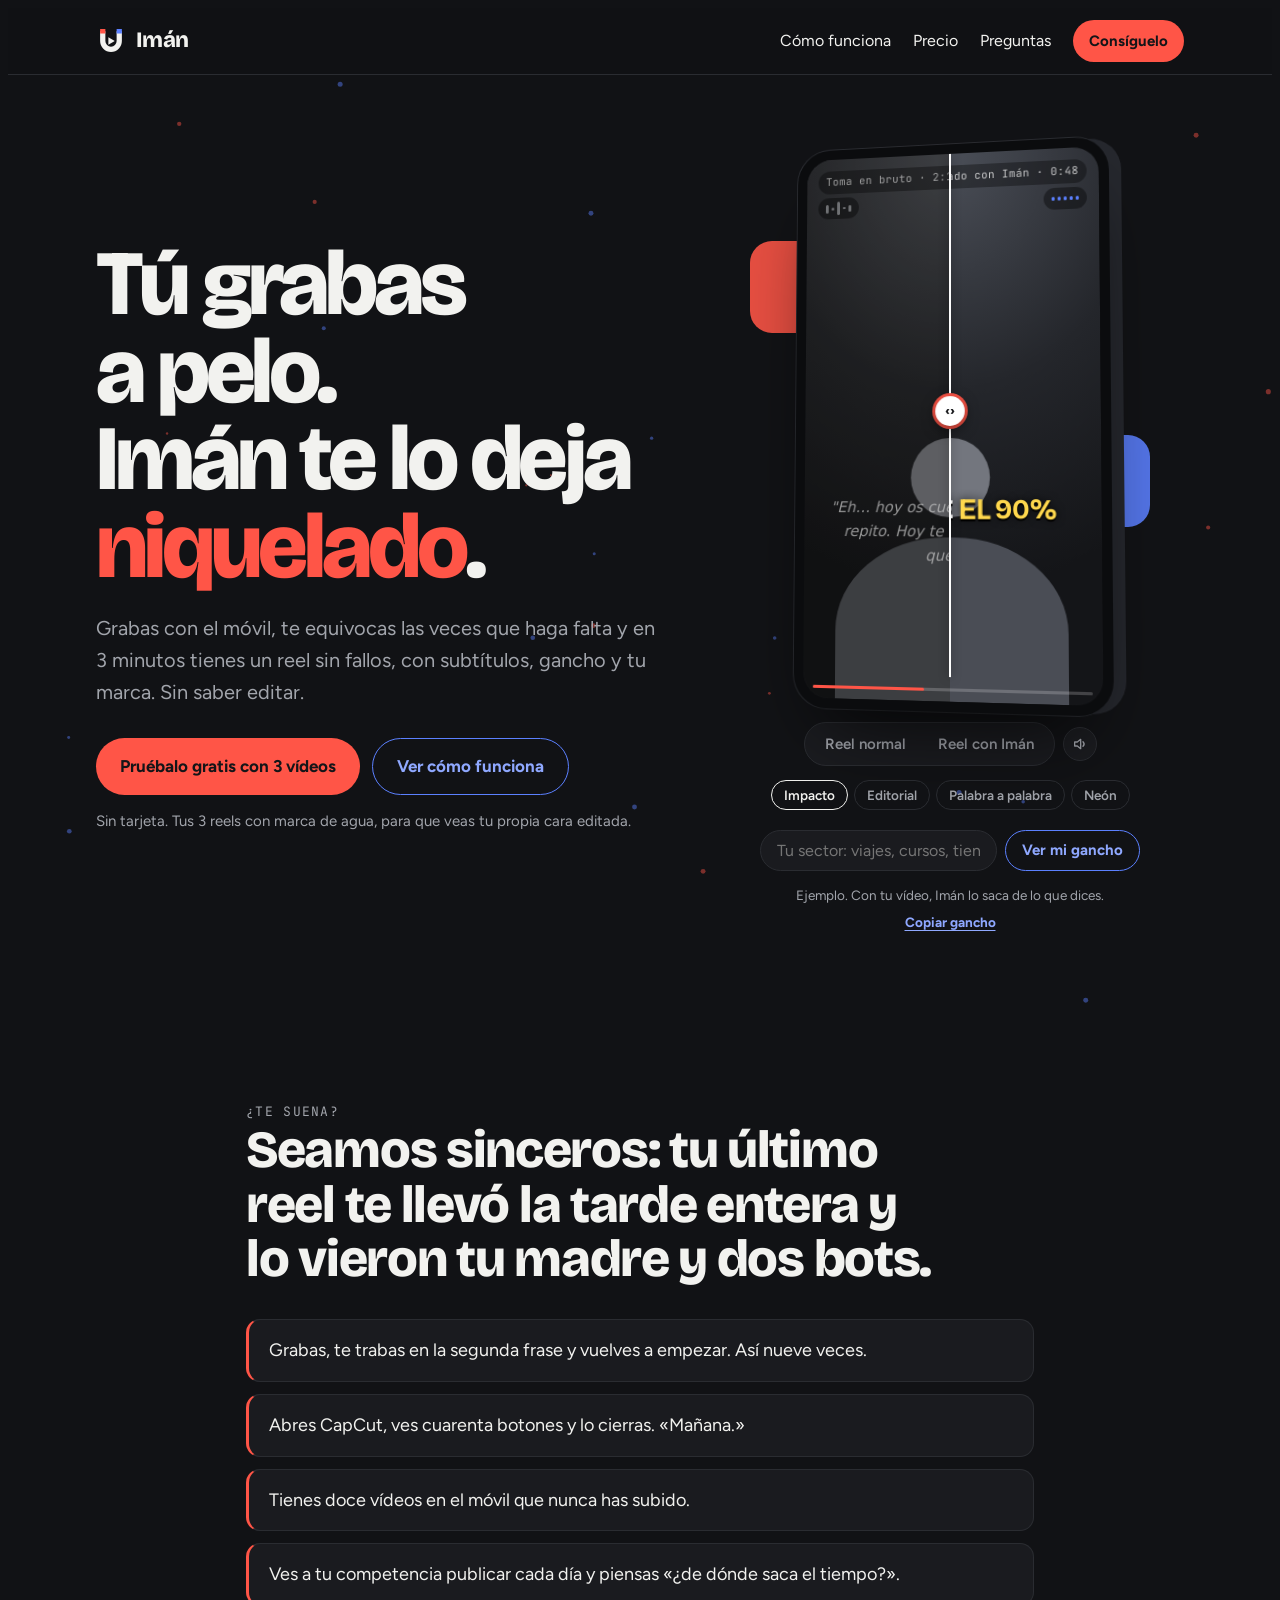
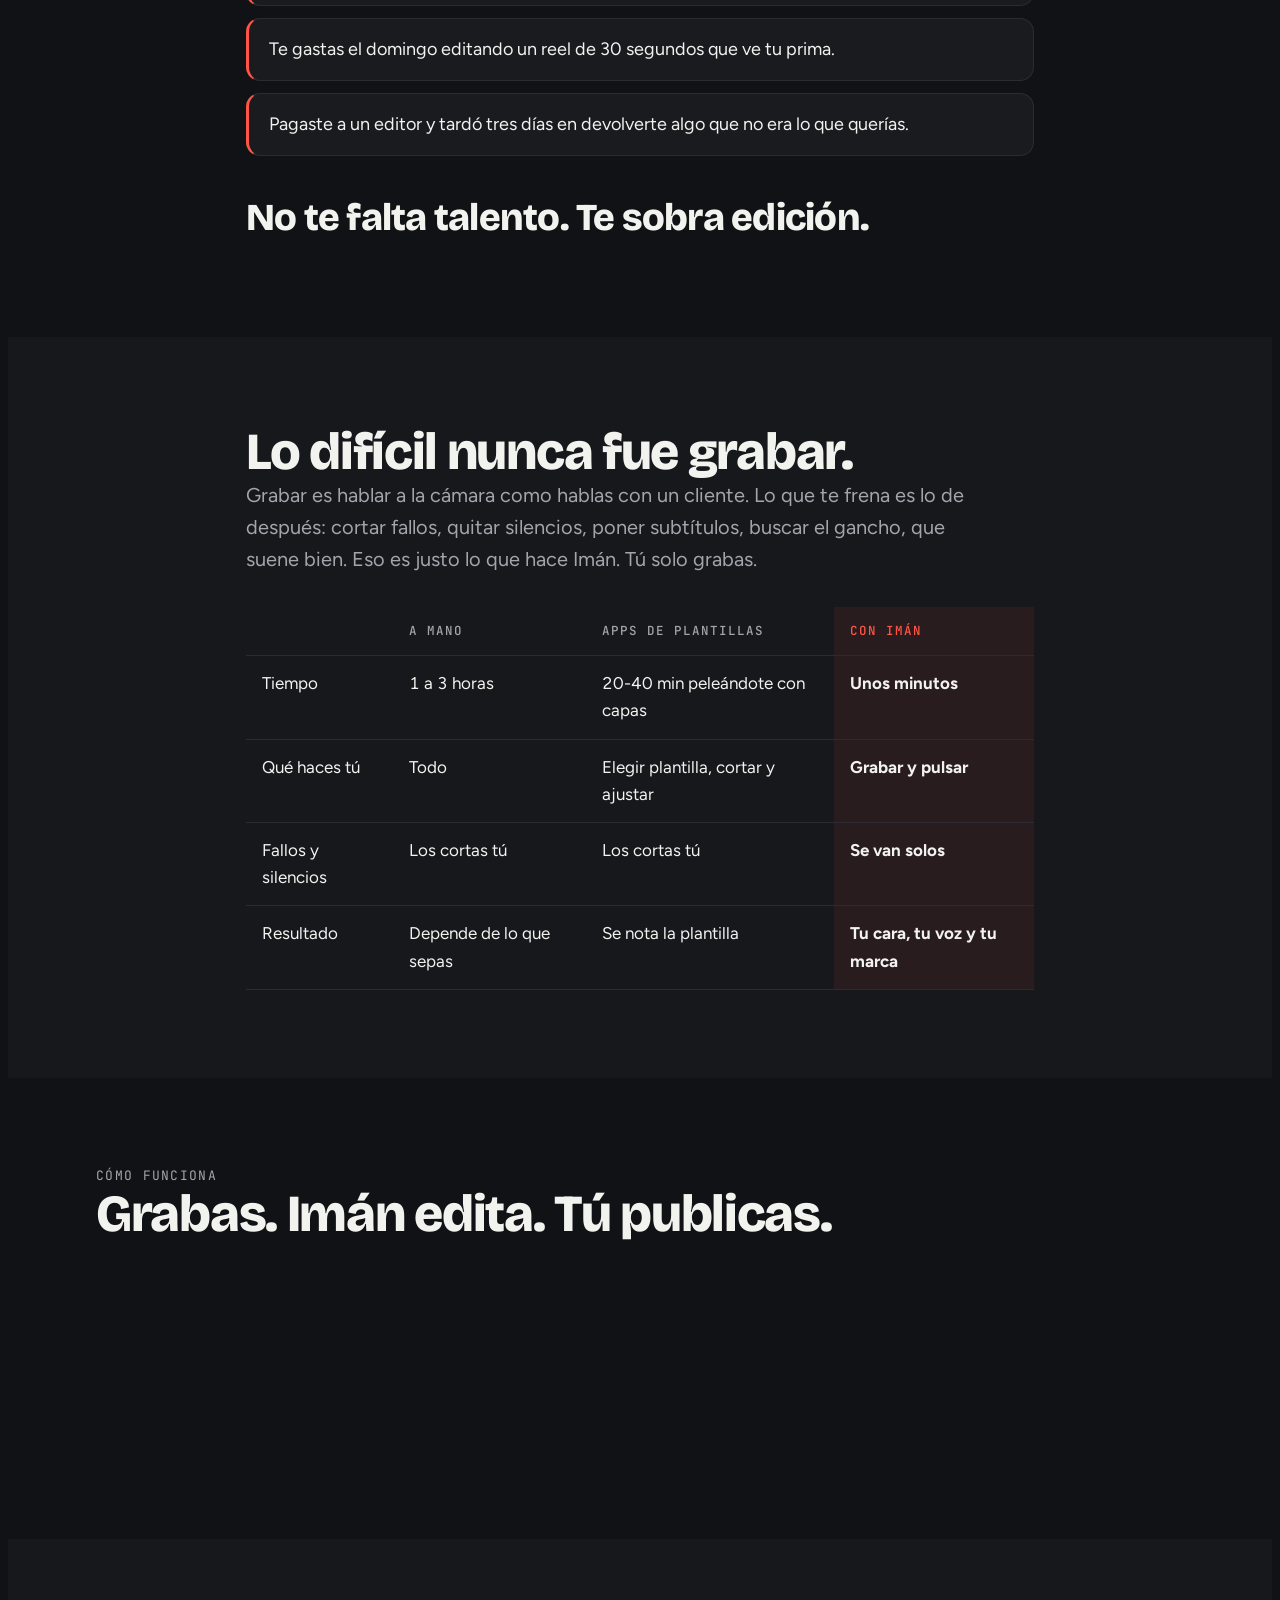
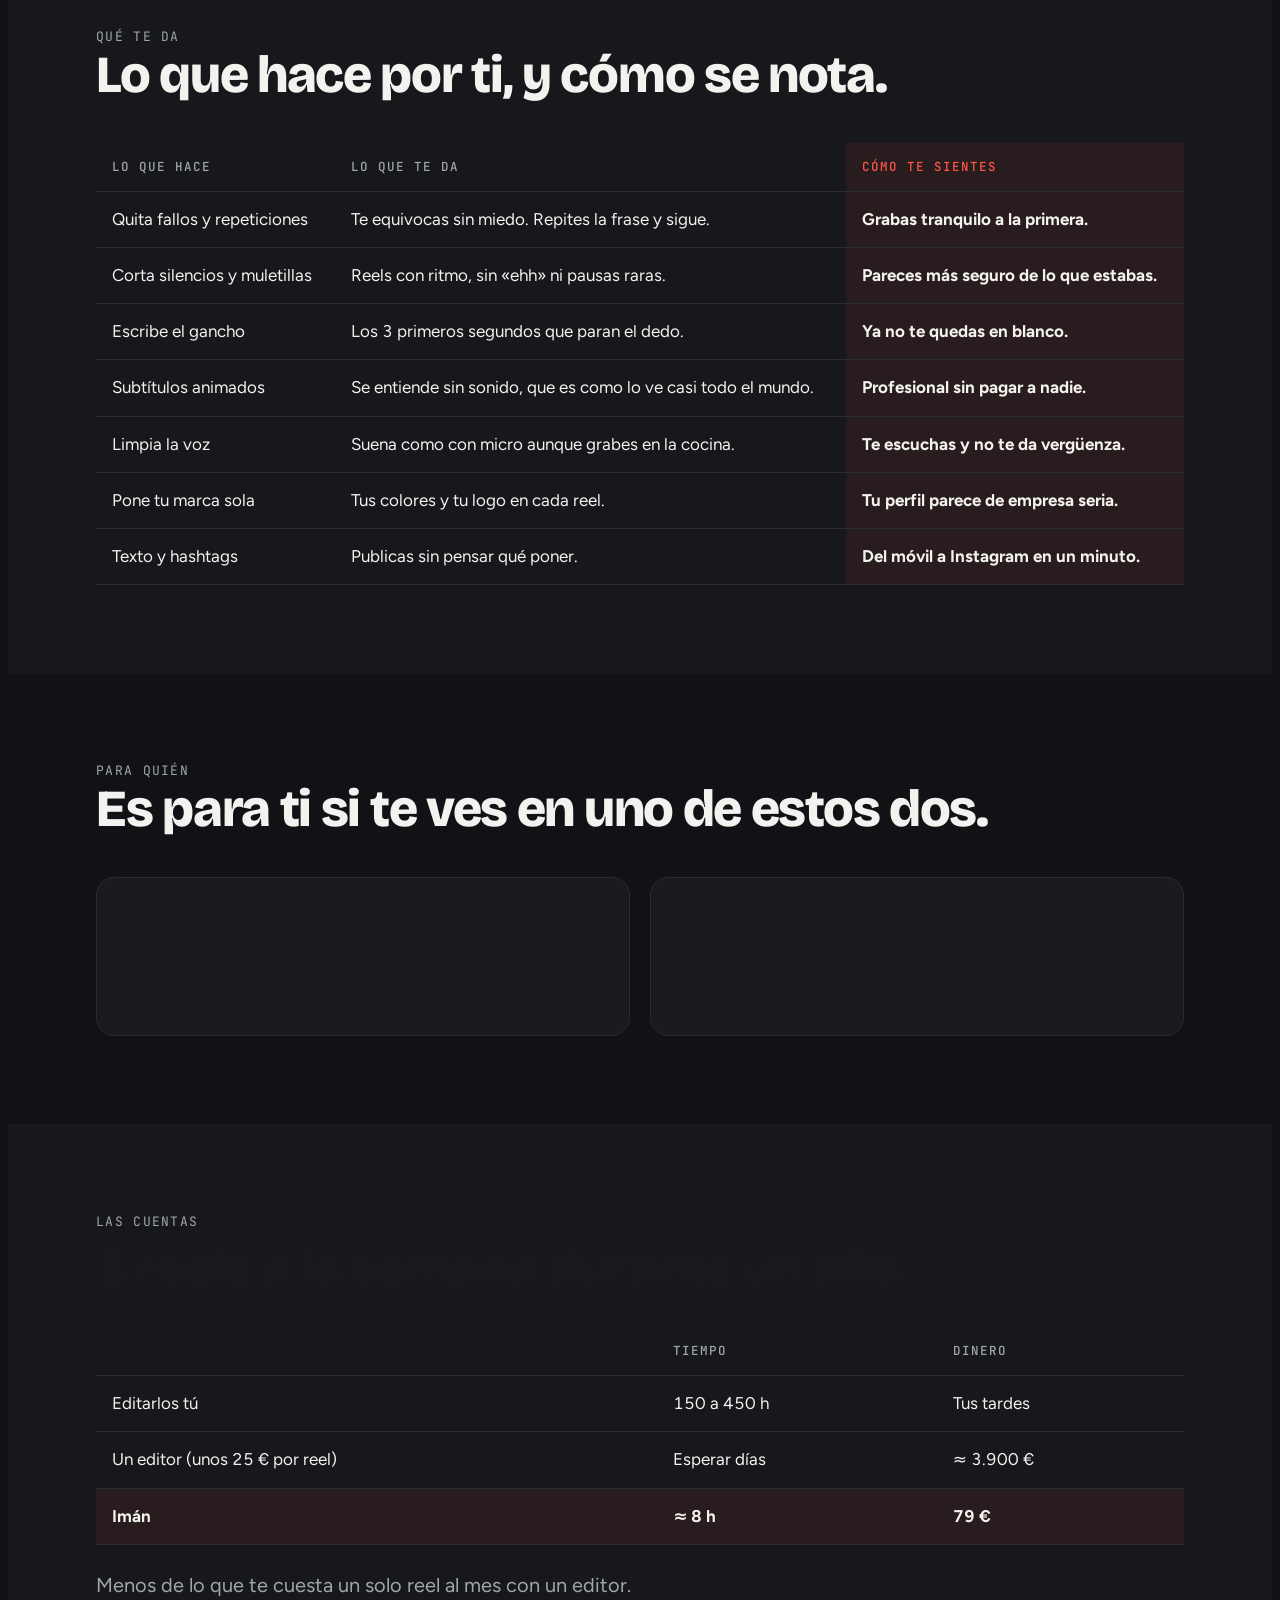
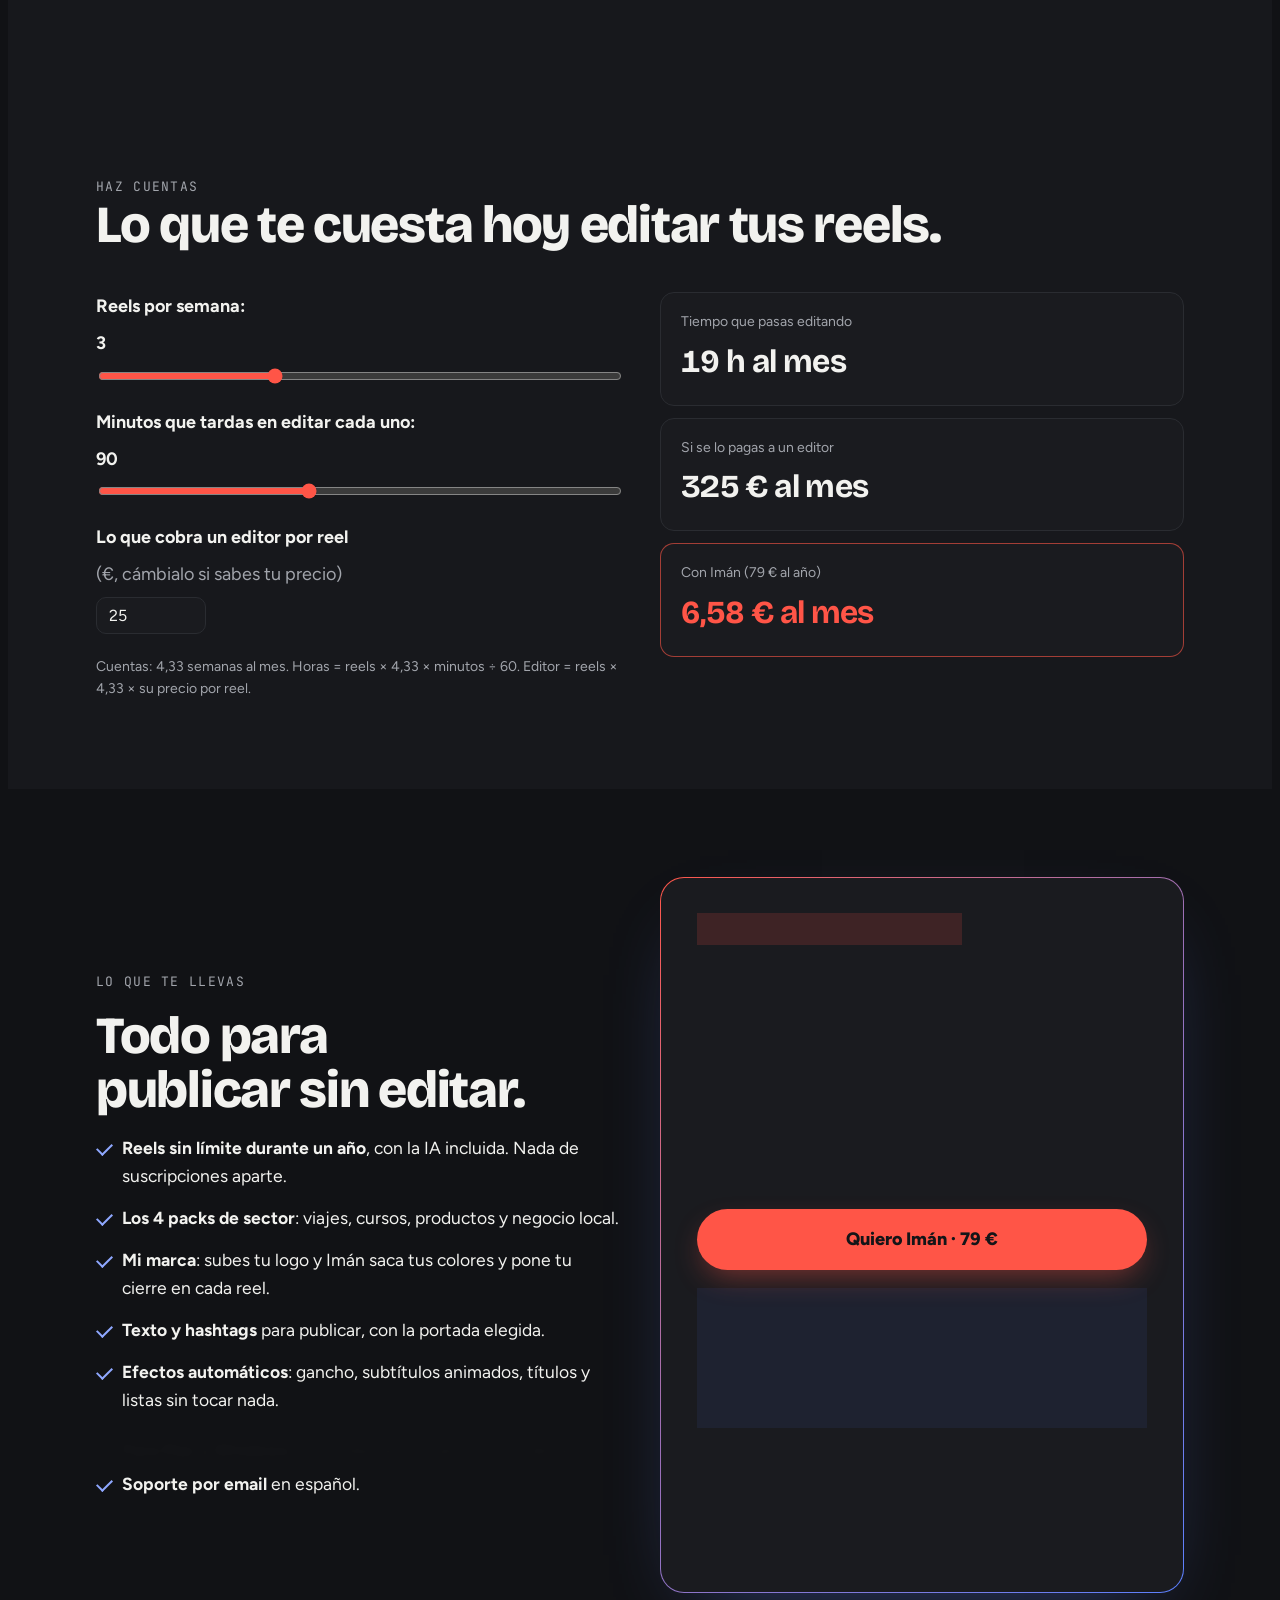
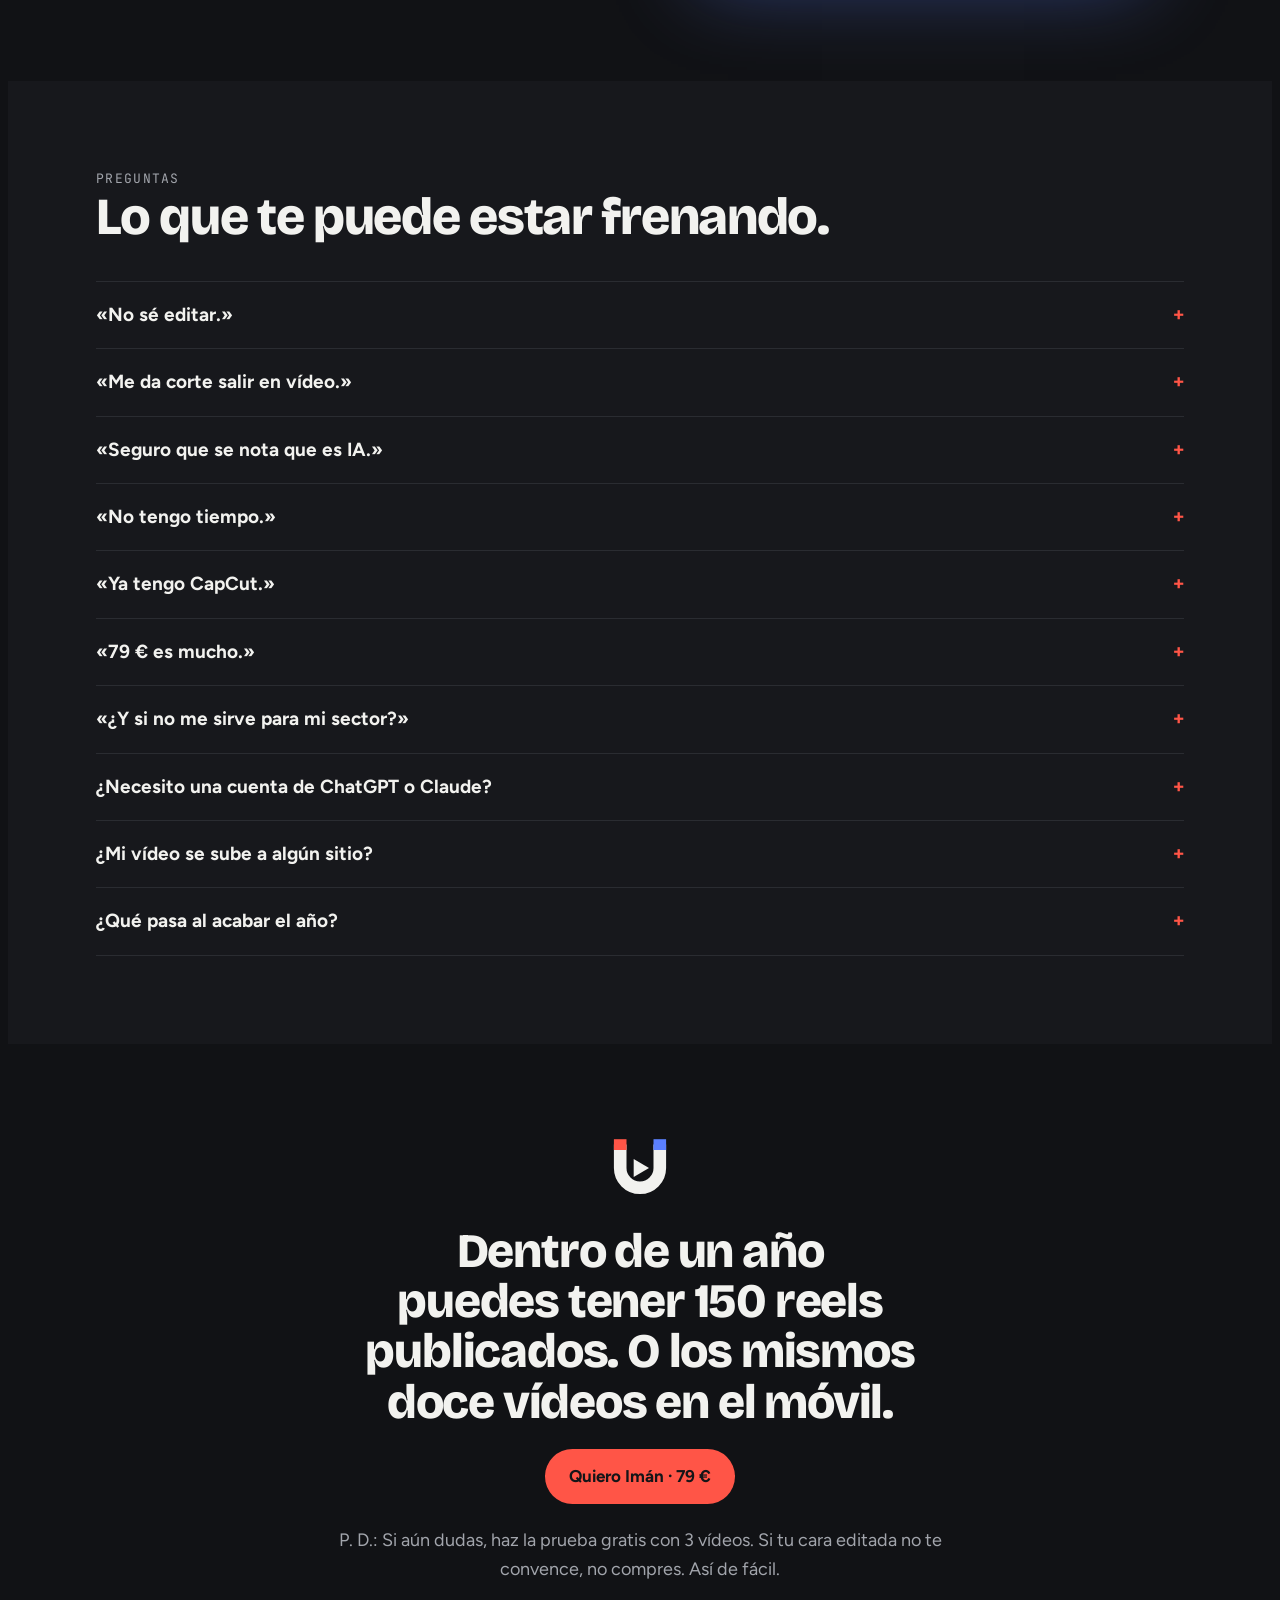
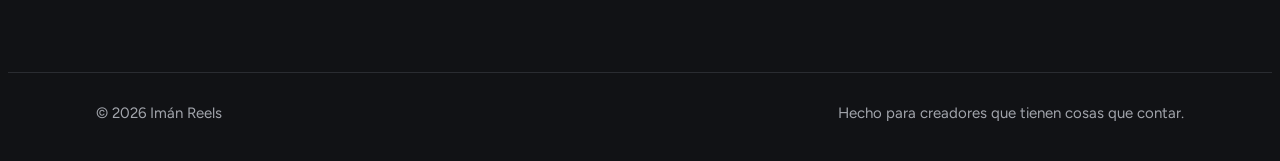
==== commit 3f335971: "Web: estilos de subtítulos en la demo y sección de opiniones preparada Co-Authored-By: Claude Opus 5" ====
--- a/site/index.html
+++ b/site/index.html
@@ -156,6 +156,22 @@
 .mute { border: 1px solid var(--line); background: var(--card); color: var(--muted); width: 34px; height: 34px; border-radius: 50%; cursor: pointer; display: grid; place-items: center; padding: 0; }
 .mute svg { width: 16px; height: 16px; }
 .mute:focus-visible, .phone:focus-visible { outline: 2px solid var(--sur); outline-offset: 3px; }
+/* Estilos de subtítulo de la demo (los mismos nombres que en la app) */
+.styles { display: flex; gap: 6px; flex-wrap: wrap; justify-content: center; }
+.styles button { font: 600 13.5px var(--body); color: var(--muted); background: transparent; border: 1px solid var(--line); border-radius: 99px; padding: 6px 12px; cursor: pointer; }
+.styles button[aria-pressed="true"] { color: var(--fg); border-color: var(--fg); }
+.styles button:focus-visible { outline: 2px solid var(--sur); outline-offset: 2px; }
+.phone[data-cap="editorial"] .caption { font-family: Georgia, "Times New Roman", serif; text-transform: none; font-weight: 700; font-size: 25px; letter-spacing: 0; text-shadow: 0 2px 10px rgba(0,0,0,.6); }
+.phone[data-cap="editorial"] .caption b { color: #fff; font-style: italic; text-decoration: underline 2px #FF5547; text-underline-offset: 4px; }
+.phone[data-cap="palabra"] .caption > :not(.cur) { display: none; }
+.phone[data-cap="palabra"] .caption .cur { font-size: 40px; color: #FFD84D; }
+.phone[data-cap="neon"] .caption { color: #fff; text-shadow: 0 0 6px #5B80FF, 0 0 14px #5B80FF; }
+.phone[data-cap="neon"] .caption b { color: #fff; text-shadow: 0 0 6px #FF5547, 0 0 16px #FF5547; }
+/* Lo que dicen: tarjetas tipo notificación (se enseña cuando haya testimonios reales) */
+.proof { display: flex; gap: 14px; overflow-x: auto; scroll-snap-type: x mandatory; padding: 4px 2px 16px; margin-top: 32px; }
+.note-card { flex: 0 0 min(320px, 85%); scroll-snap-align: start; background: var(--card); border: 1px solid var(--line); border-radius: 18px; padding: 14px 16px; display: grid; gap: 6px; }
+.note-card header { display: flex; justify-content: space-between; color: var(--muted); font-size: 13px; }
+.note-card p { font-size: 16px; }
 /* Prueba tu sector */
 .try { display: flex; gap: 8px; width: min(380px, 100%); margin-top: 6px; }
 .try input { flex: 1; min-width: 0; font: 16px var(--body); color: var(--fg); background: var(--card); border: 1px solid var(--line); border-radius: 99px; padding: 10px 16px; }
@@ -429,6 +445,12 @@
           <svg viewBox="0 0 24 24" fill="none" stroke="currentColor" stroke-width="2" stroke-linecap="round" stroke-linejoin="round" aria-hidden="true"><path d="M4 9h4l5-4v14l-5-4H4z"/><path class="on" d="M16.5 8.5a5 5 0 0 1 0 7"/><path class="off" d="M17 9l5 6M22 9l-5 6" hidden/></svg>
         </button>
       </div>
+      <div class="styles" role="group" aria-label="Estilo de subtítulos">
+        <button type="button" data-cap="impacto" aria-pressed="true">Impacto</button>
+        <button type="button" data-cap="editorial" aria-pressed="false">Editorial</button>
+        <button type="button" data-cap="palabra" aria-pressed="false">Palabra a palabra</button>
+        <button type="button" data-cap="neon" aria-pressed="false">Neón</button>
+      </div>
       <form class="try" id="try">
         <label class="sr" for="try-topic">Tu sector</label>
         <input id="try-topic" placeholder="Tu sector: viajes, cursos, tienda…" maxlength="50" autocomplete="off">
@@ -535,6 +557,17 @@
       </table>
     </div>
     <p class="lead after">Menos de lo que te cuesta un solo reel al mes con un editor.</p>
+  </div>
+</section>
+
+<!-- Se enseña quitando "hidden" cuando haya testimonios reales de la beta, con nombre y permiso. -->
+<section class="band" id="opiniones" hidden>
+  <div class="inner">
+    <p class="eyebrow">Lo que dicen</p>
+    <h2>Creadores que ya editan con Imán.</h2>
+    <div class="proof" tabindex="0" aria-label="Opiniones">
+      <!-- <article class="note-card"><header><b>Nombre Apellido</b><span>WhatsApp</span></header><p>Lo que dijo, tal cual.</p></article> -->
+    </div>
   </div>
 </section>
 
@@ -887,7 +920,7 @@
       for (let k = g[0]; k < g[1]; k++) {
         const s = document.createElement(k === i || keys.has(words[k]) ? "b" : "span");
         s.textContent = words[k];
-        if (k === i && !reduce) s.className = "now";
+        if (k === i) s.className = reduce ? "cur" : "cur now";
         if (k > g[0]) caption.appendChild(document.createTextNode(" "));
         caption.appendChild(s);
       }
@@ -1002,6 +1035,15 @@
     if (e.ctrlKey || e.metaKey || e.altKey || /^(INPUT|TEXTAREA|SELECT)$/.test(e.target.tagName)) return;
     if (e.key === "r" || e.key === "R") show(split < 50);
     else if ((e.key === " " || e.key === "Enter") && e.target === phone) { e.preventDefault(); show(split < 50); }
+  });
+
+  // Estilo de subtítulos de la demo.
+  document.querySelector(".styles").addEventListener("click", e => {
+    const b = e.target.closest("[data-cap]");
+    if (!b) return;
+    phone.dataset.cap = b.dataset.cap;
+    document.querySelectorAll(".styles [data-cap]").forEach(x => x.setAttribute("aria-pressed", x === b));
+    shown = -1;
   });
 
   // Escribe tu sector y mira un gancho de ejemplo de ese pack.
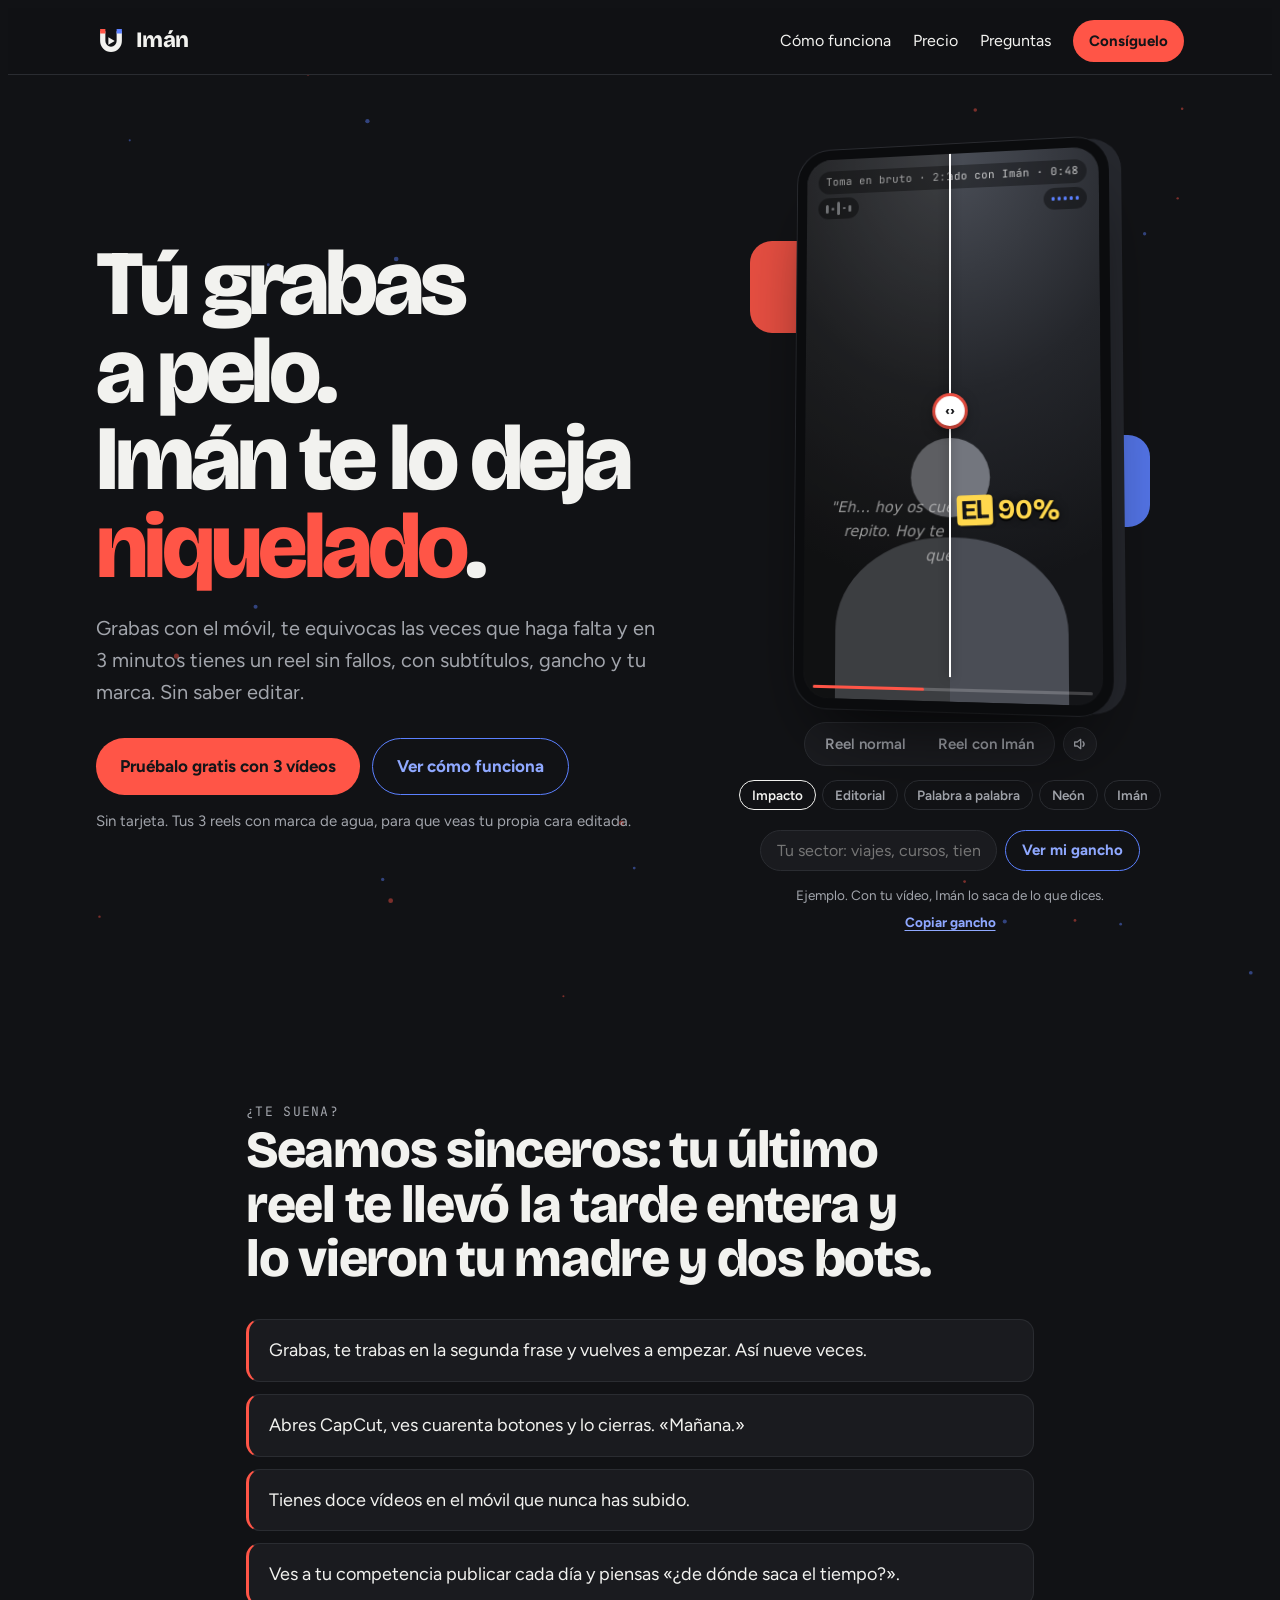
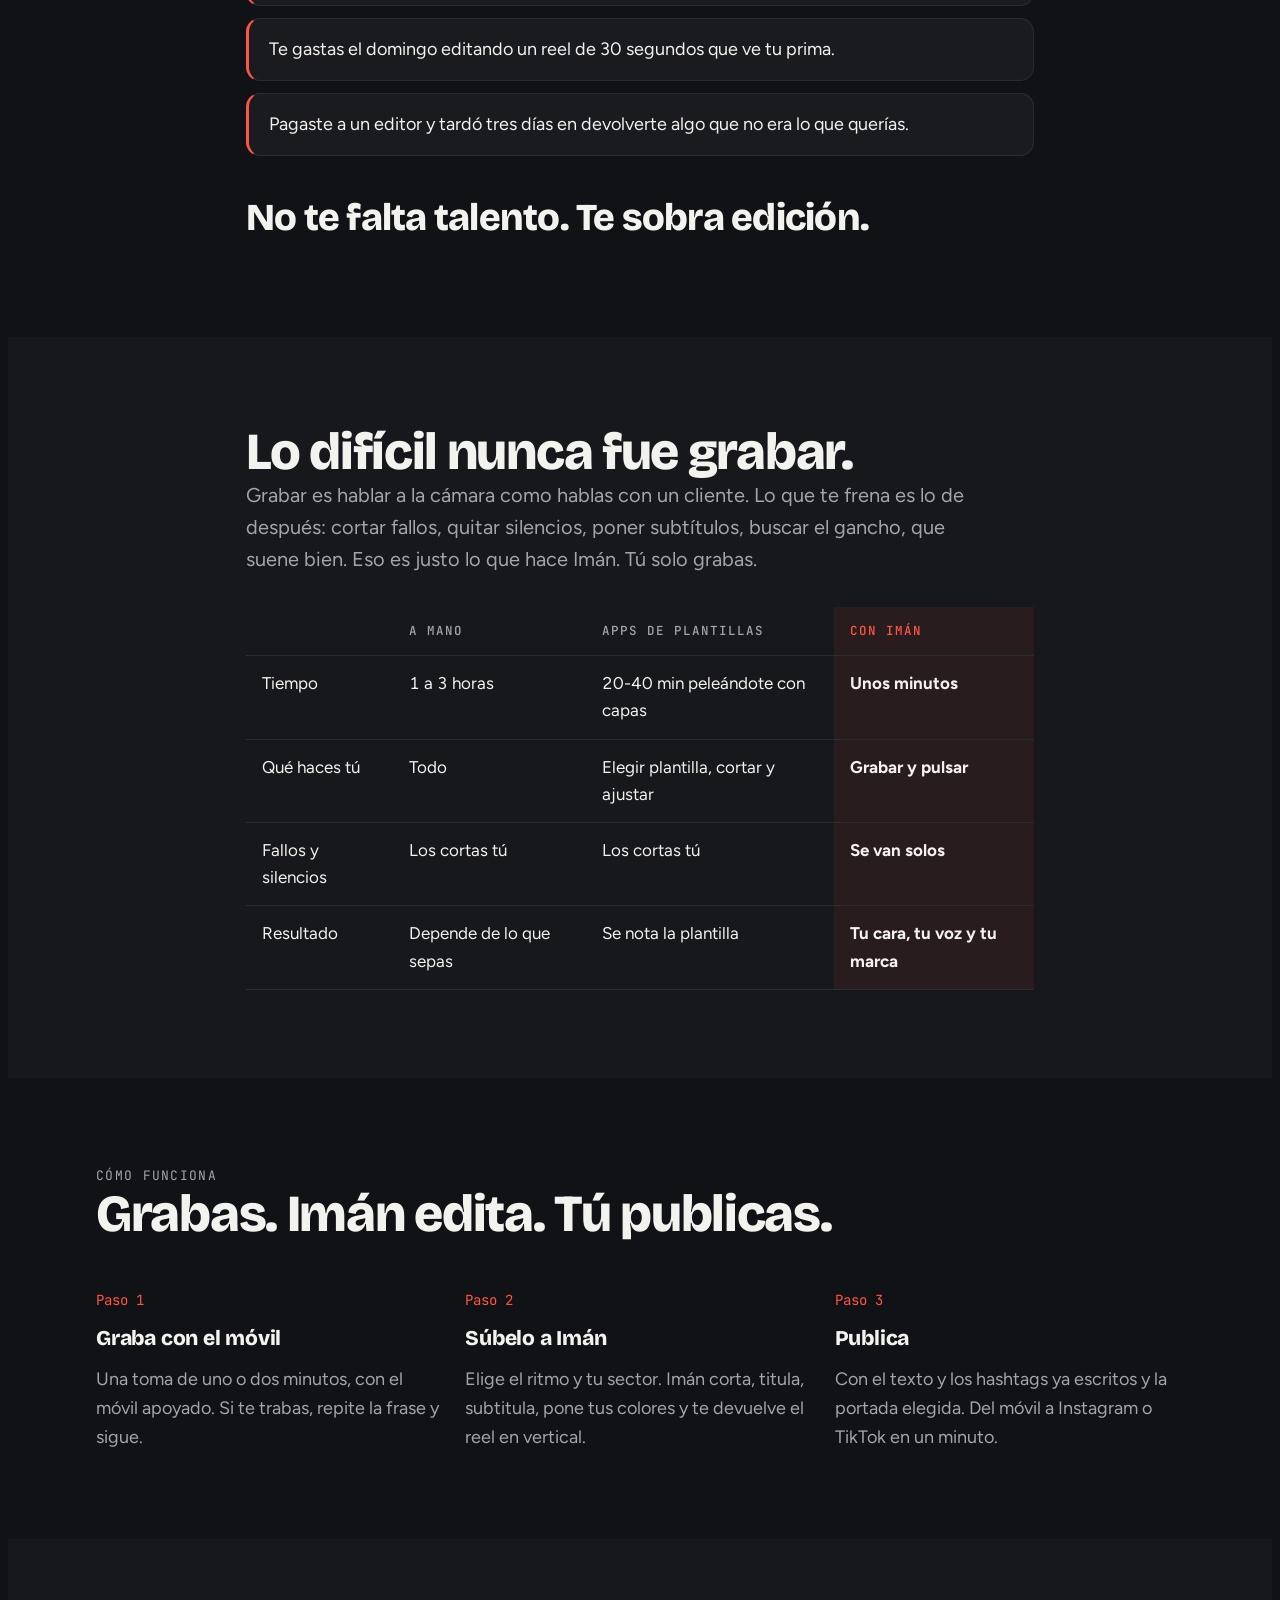
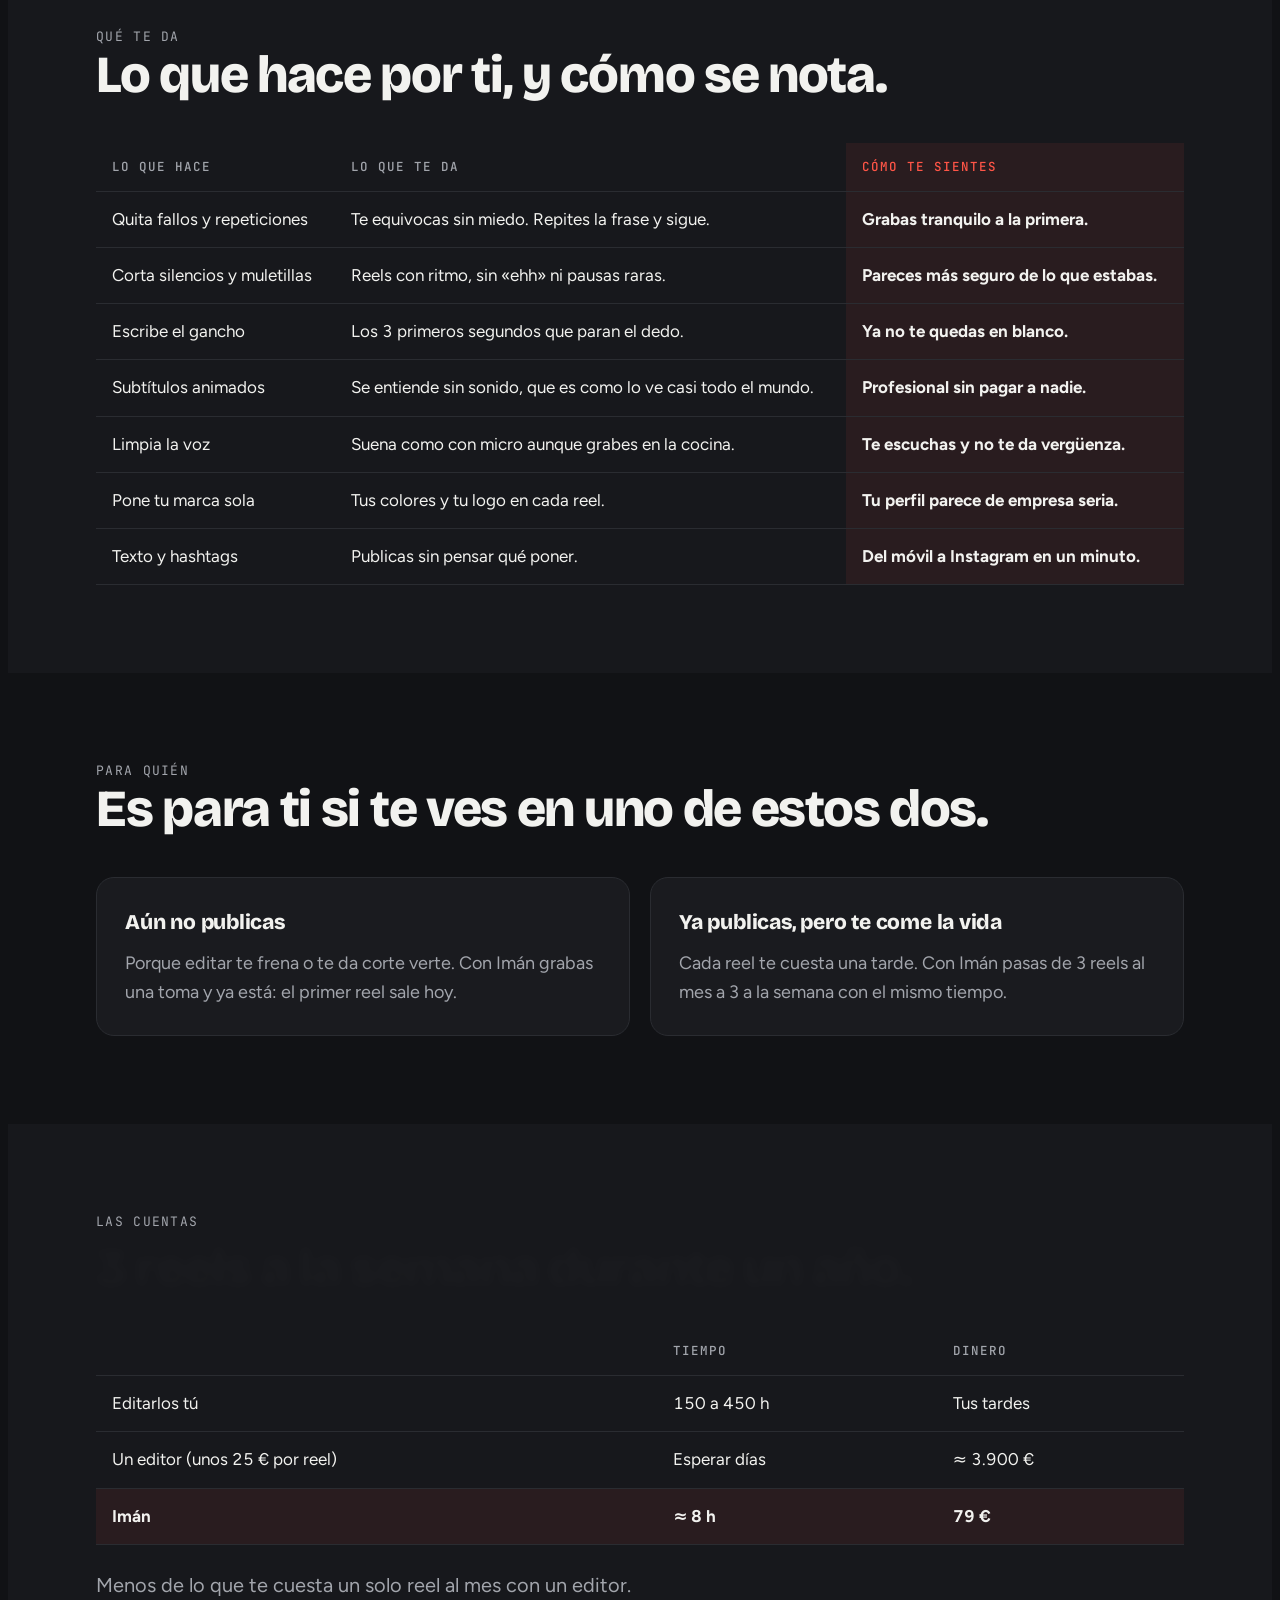
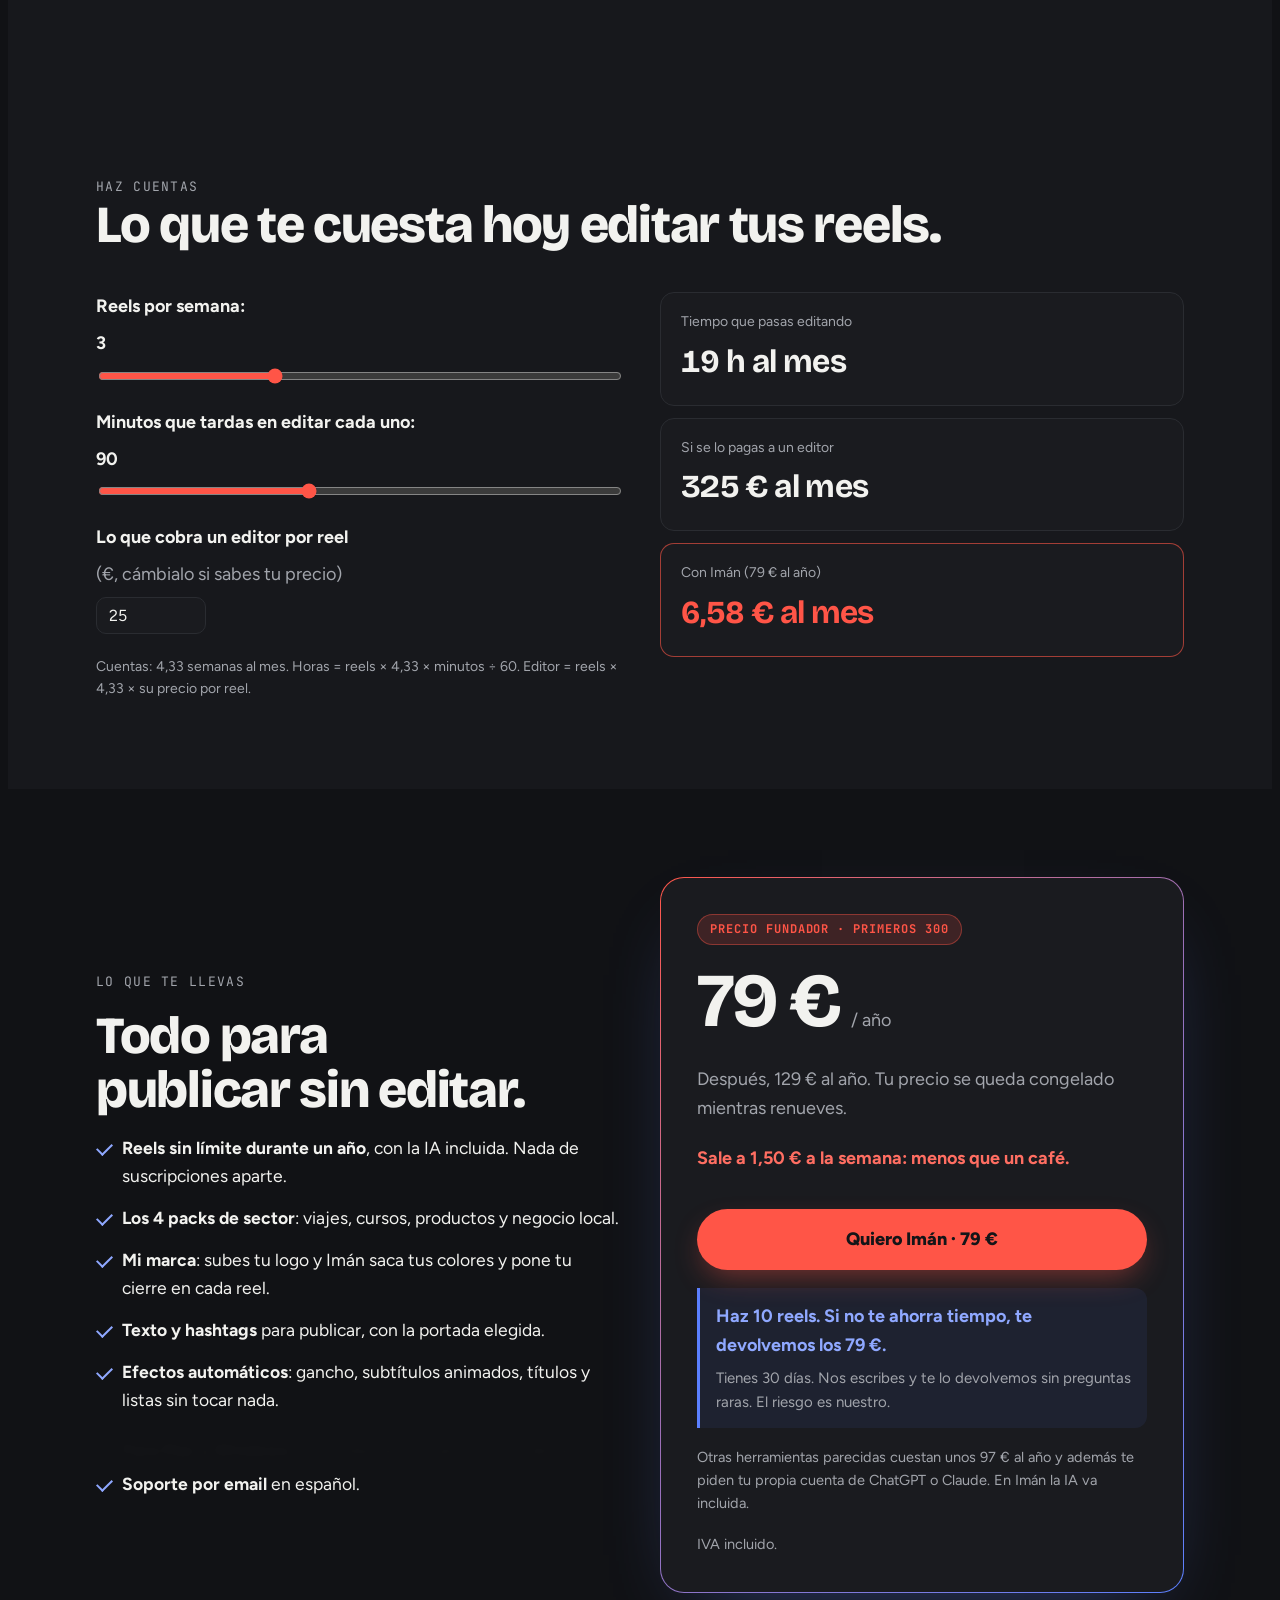
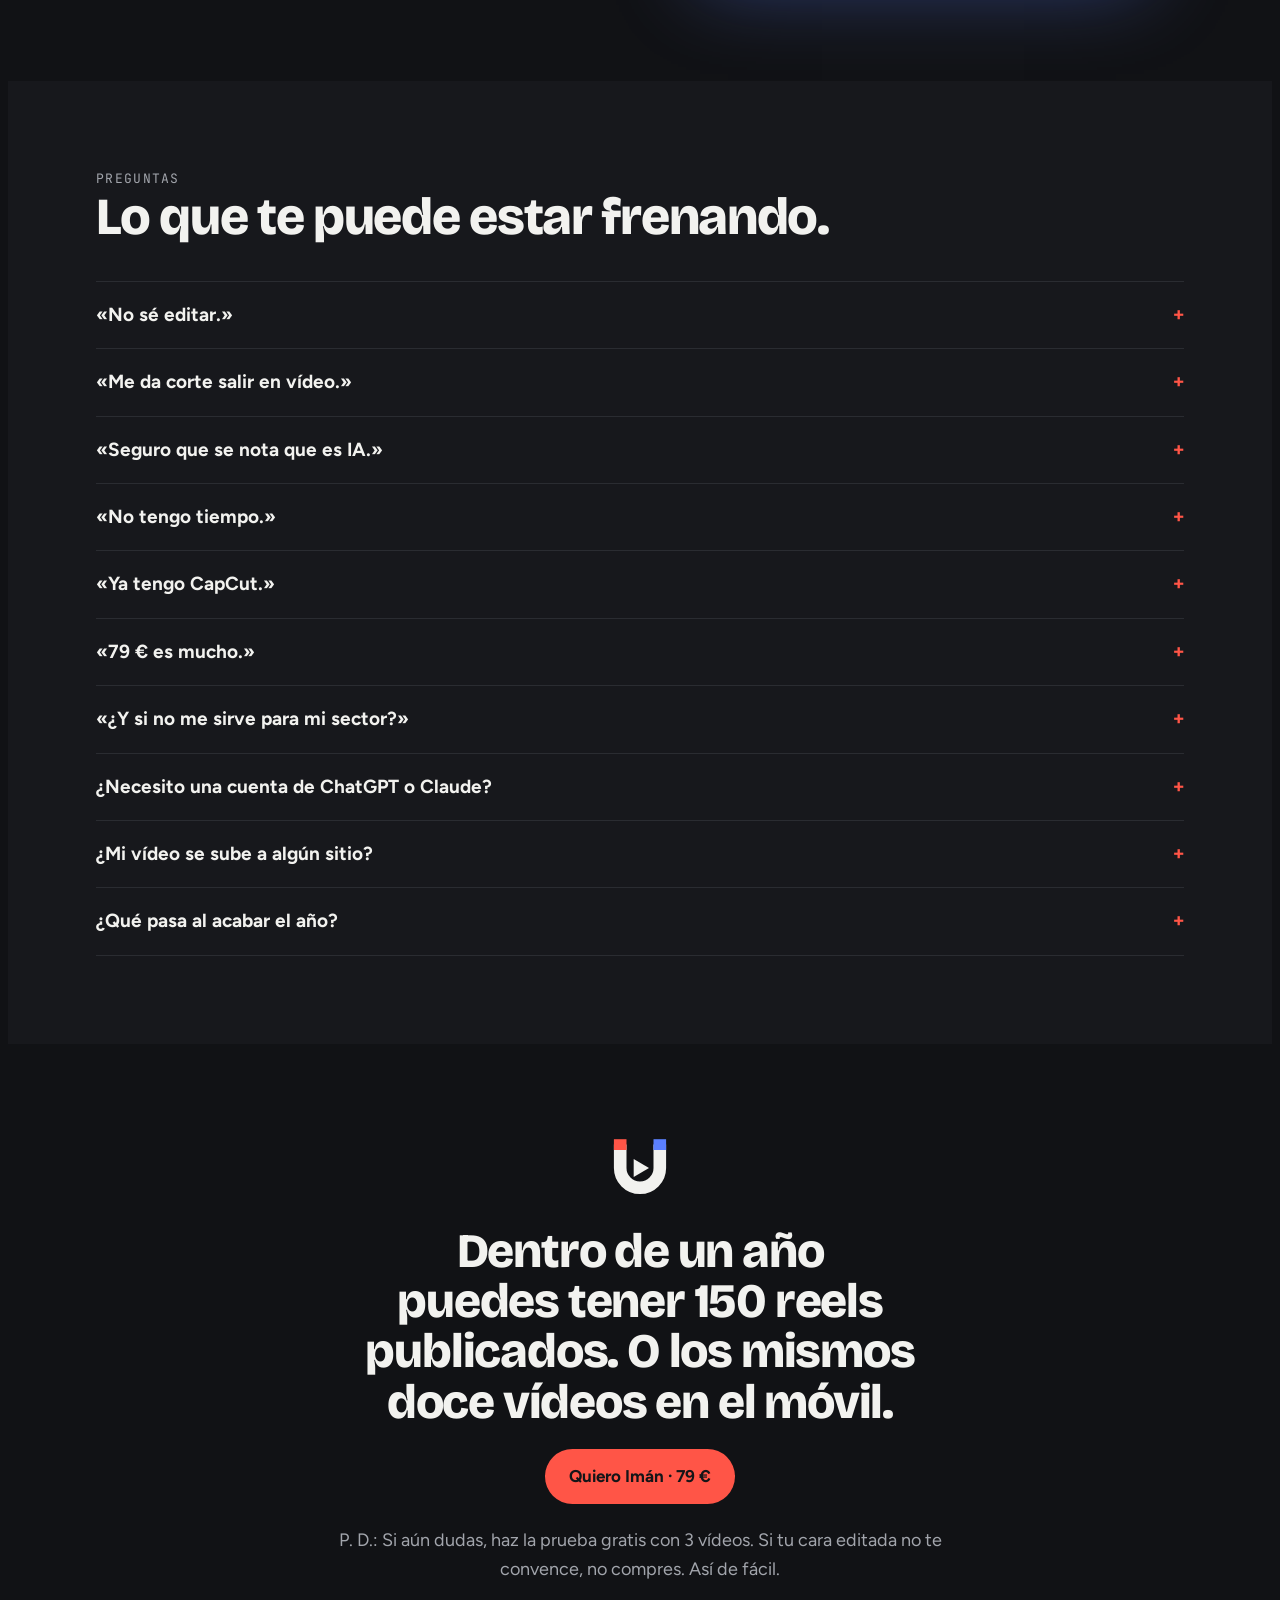
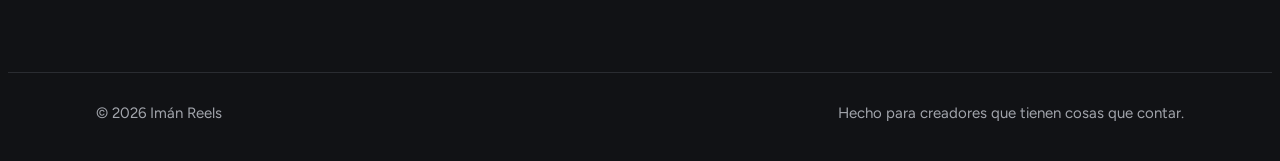
==== commit 0c3df073: "Web: estilos Impacto, Editorial e Imán con su animación en la demo Co-Authored-By: Claude Opus 5.5 (" ====
--- a/site/index.html
+++ b/site/index.html
@@ -109,6 +109,7 @@
 .caption { position: absolute; top: 63%; left: 6%; right: 6%; text-align: center; font-family: var(--display); font-weight: 800; font-size: 27px; line-height: 1.1; color: #fff; text-shadow: 0 2px 0 #000, 0 0 8px rgba(0,0,0,.8); text-transform: uppercase; letter-spacing: -0.01em; min-height: 1.2em; }
 .caption b, .caption span { display: inline-block; }
 .caption b { color: #FFD84D; }
+.caption { font-family: var(--display); }
 /* La palabra que suena da un pequeño salto: solo transform, así las vecinas no se mueven. */
 .caption .now { animation: pop-word .25s cubic-bezier(.34, 1.3, .64, 1) both; }
 @keyframes pop-word { 0% { transform: translateY(4px) scale(.9); } 60% { transform: translateY(-2px) scale(1.16); } 100% { transform: scale(1.1); } }
@@ -161,12 +162,30 @@
 .styles button { font: 600 13.5px var(--body); color: var(--muted); background: transparent; border: 1px solid var(--line); border-radius: 99px; padding: 6px 12px; cursor: pointer; }
 .styles button[aria-pressed="true"] { color: var(--fg); border-color: var(--fg); }
 .styles button:focus-visible { outline: 2px solid var(--sur); outline-offset: 2px; }
-.phone[data-cap="editorial"] .caption { font-family: Georgia, "Times New Roman", serif; text-transform: none; font-weight: 700; font-size: 25px; letter-spacing: 0; text-shadow: 0 2px 10px rgba(0,0,0,.6); }
-.phone[data-cap="editorial"] .caption b { color: #fff; font-style: italic; text-decoration: underline 2px #FF5547; text-underline-offset: 4px; }
+/* Impacto: la palabra que suena entra en una caja amarilla con un pop y un giro. */
+.phone:not([data-cap]) .caption .cur, .phone[data-cap="impacto"] .caption .cur { background: #FFD84D; color: #141518; text-shadow: none;
+  padding: 0 .12em; border-radius: 4px; box-shadow: 3px 3px 0 #141518; }
+.phone:not([data-cap]) .caption .now, .phone[data-cap="impacto"] .caption .now { animation: pop-turn .35s cubic-bezier(.34, 1.3, .64, 1) both; }
+@keyframes pop-turn { 0% { transform: scale(.4) rotate(-10deg); } 60% { transform: scale(1.15) rotate(3deg); } 100% { transform: scale(1) rotate(-2deg); } }
+/* Editorial: pastilla de cristal, minúsculas y fundido suave. */
+.phone[data-cap="editorial"] .caption { font-family: var(--body); text-transform: none; font-weight: 700; font-size: 22px; letter-spacing: 0; text-shadow: none;
+  left: 50%; right: auto; transform: translateX(-50%); width: max-content; max-width: 86%; padding: 8px 16px; border-radius: 14px;
+  background: rgba(0,0,0,.45); backdrop-filter: blur(8px); border: 1px solid rgba(255,255,255,.1); }
+.phone[data-cap="editorial"] .caption b { color: #fff; }
+.phone[data-cap="editorial"] .caption .now { animation: soft-in .5s var(--ease-out) both; }
+@keyframes soft-in { from { transform: translateY(10px); filter: blur(4px); opacity: 0; } }
+/* Imán: mayúsculas en blanco y las palabras clave en rojo o azul, con un brillo del mismo color. */
+.phone[data-cap="iman"] .caption { font-family: var(--display); color: #fff; }
+.phone[data-cap="iman"] .caption b[data-pole="n"] { color: #FF5547; text-shadow: 0 0 14px rgba(255,85,71,.55), 0 2px 0 #000; }
+.phone[data-cap="iman"] .caption b[data-pole="s"] { color: #8FA8FF; text-shadow: 0 0 14px rgba(91,128,255,.6), 0 2px 0 #000; }
+.phone[data-cap="iman"] .caption .now { animation: slide-up .3s cubic-bezier(.34, 1.15, .64, 1) both; }
+@keyframes slide-up { from { transform: translateY(12px); opacity: 0; } }
 .phone[data-cap="palabra"] .caption > :not(.cur) { display: none; }
 .phone[data-cap="palabra"] .caption .cur { font-size: 40px; color: #FFD84D; }
 .phone[data-cap="neon"] .caption { color: #fff; text-shadow: 0 0 6px #5B80FF, 0 0 14px #5B80FF; }
 .phone[data-cap="neon"] .caption b { color: #fff; text-shadow: 0 0 6px #FF5547, 0 0 16px #FF5547; }
+.phone[data-cap="palabra"] .caption .cur, .phone[data-cap="neon"] .caption .cur { background: none; box-shadow: none; padding: 0; }
+@media (prefers-reduced-motion: reduce) { .caption .cur { animation: none !important; } }
 /* Lo que dicen: tarjetas tipo notificación (se enseña cuando haya testimonios reales) */
 .proof { display: flex; gap: 14px; overflow-x: auto; scroll-snap-type: x mandatory; padding: 4px 2px 16px; margin-top: 32px; }
 .note-card { flex: 0 0 min(320px, 85%); scroll-snap-align: start; background: var(--card); border: 1px solid var(--line); border-radius: 18px; padding: 14px 16px; display: grid; gap: 6px; }
@@ -450,6 +469,7 @@
         <button type="button" data-cap="editorial" aria-pressed="false">Editorial</button>
         <button type="button" data-cap="palabra" aria-pressed="false">Palabra a palabra</button>
         <button type="button" data-cap="neon" aria-pressed="false">Neón</button>
+        <button type="button" data-cap="iman" aria-pressed="false">Imán</button>
       </div>
       <form class="try" id="try">
         <label class="sr" for="try-topic">Tu sector</label>
@@ -920,6 +940,7 @@
       for (let k = g[0]; k < g[1]; k++) {
         const s = document.createElement(k === i || keys.has(words[k]) ? "b" : "span");
         s.textContent = words[k];
+        if (keys.has(words[k])) s.dataset.pole = words.slice(0, k).filter(x => keys.has(x)).length % 2 ? "s" : "n";
         if (k === i) s.className = reduce ? "cur" : "cur now";
         if (k > g[0]) caption.appendChild(document.createTextNode(" "));
         caption.appendChild(s);
@@ -1044,6 +1065,7 @@
     phone.dataset.cap = b.dataset.cap;
     document.querySelectorAll(".styles [data-cap]").forEach(x => x.setAttribute("aria-pressed", x === b));
     shown = -1;
+    click(1100);
   });
 
   // Escribe tu sector y mira un gancho de ejemplo de ese pack.
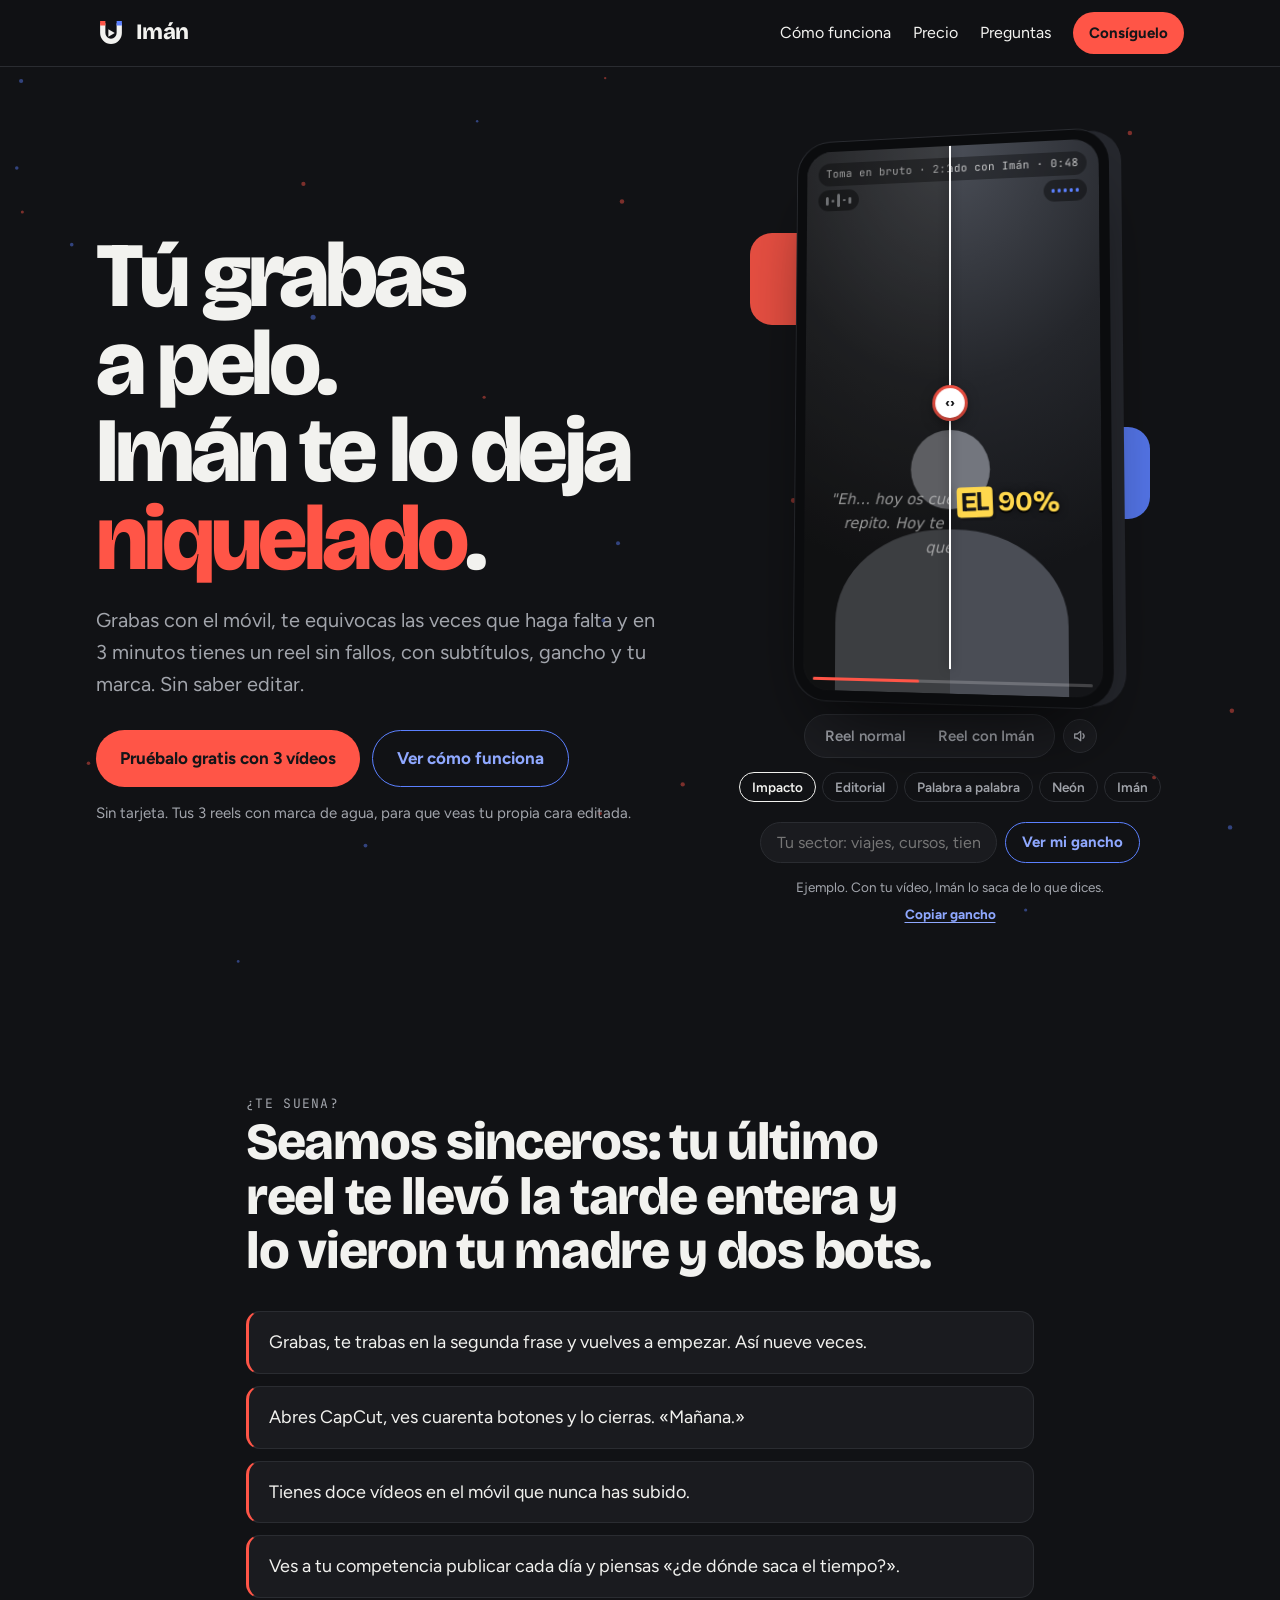
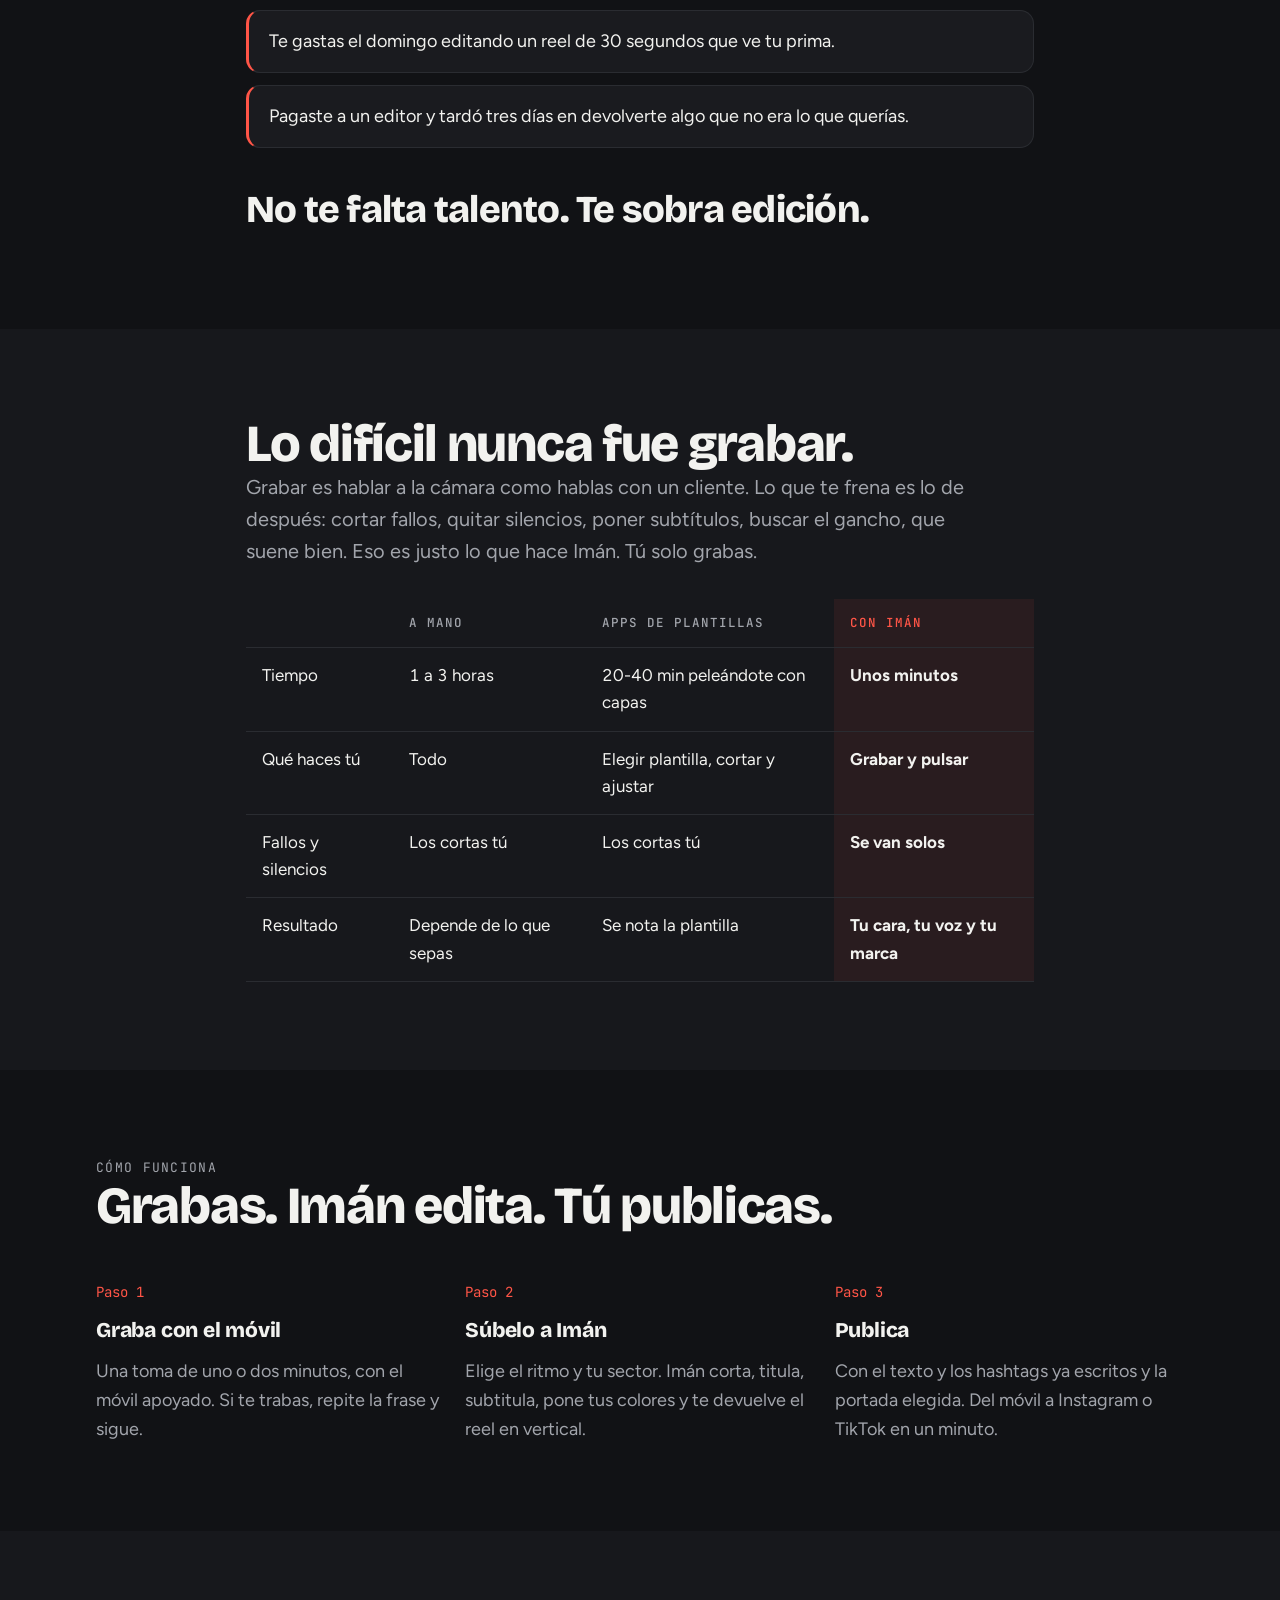
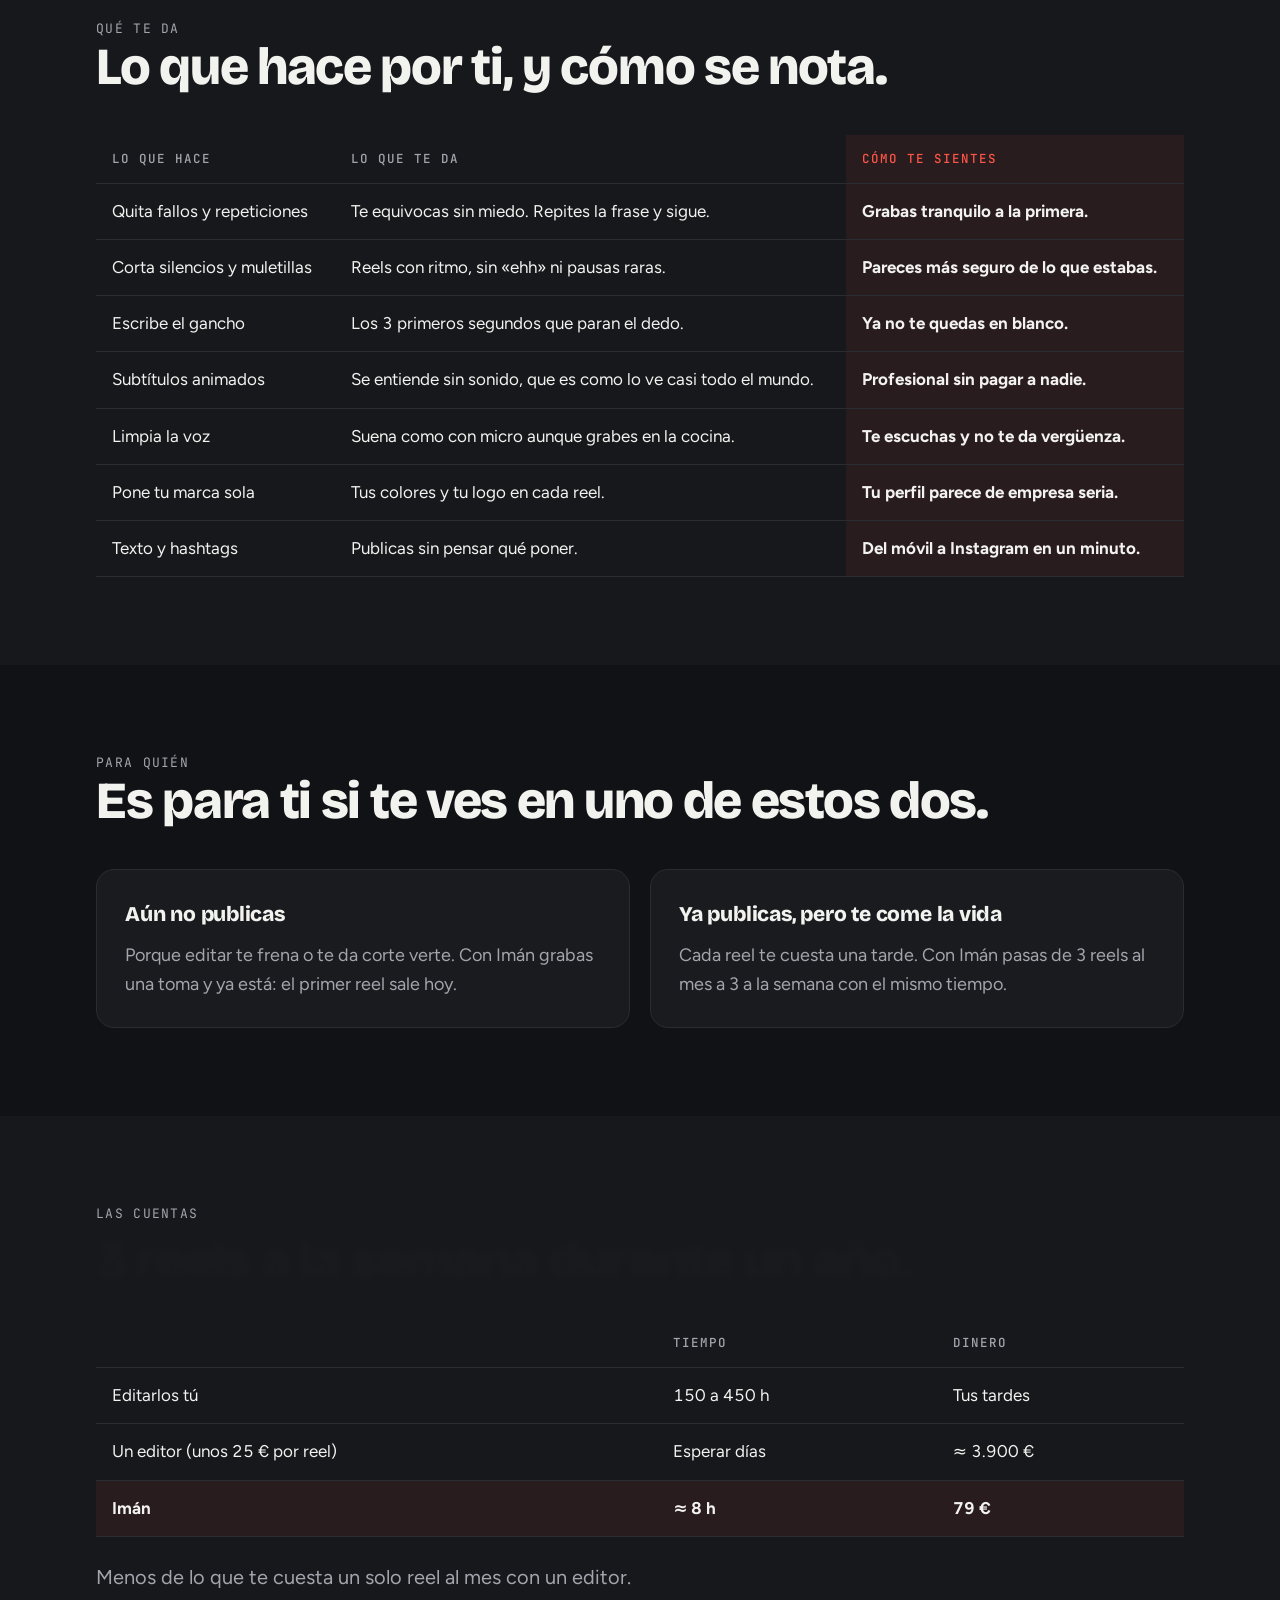
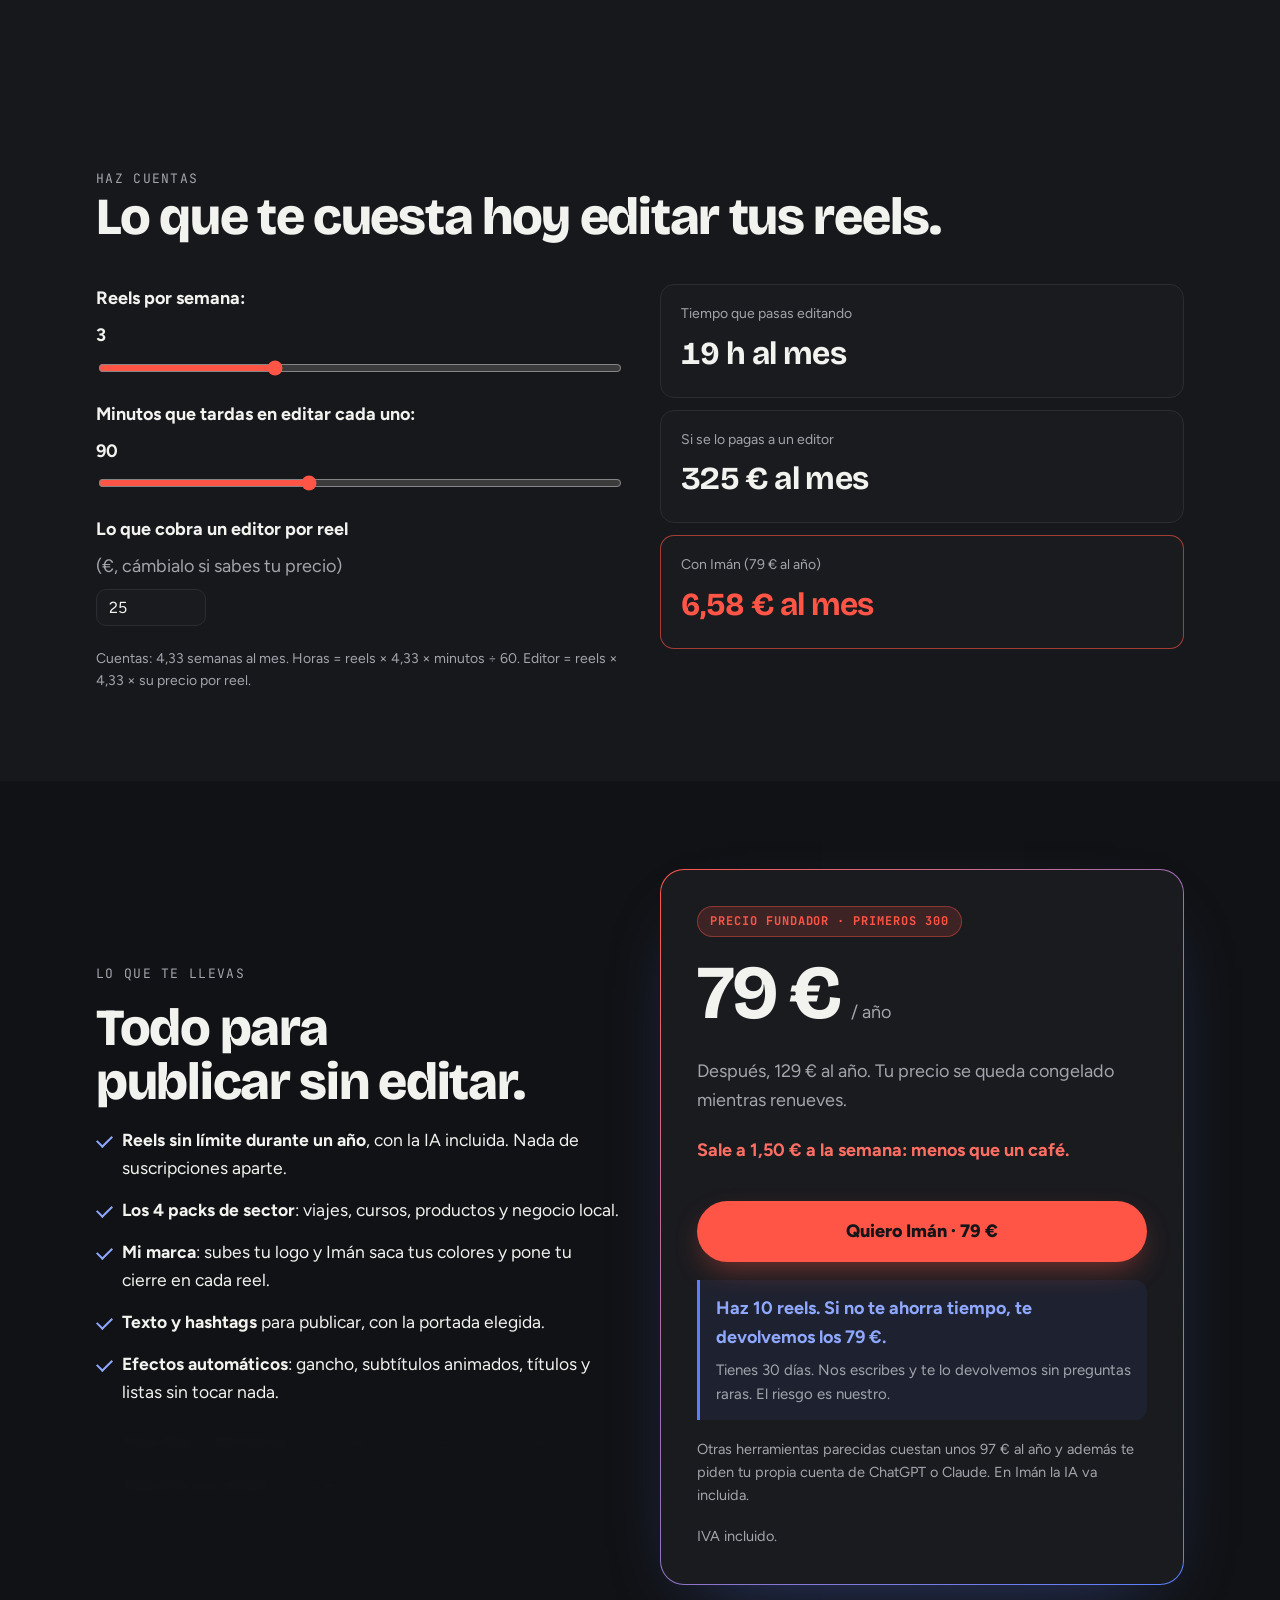
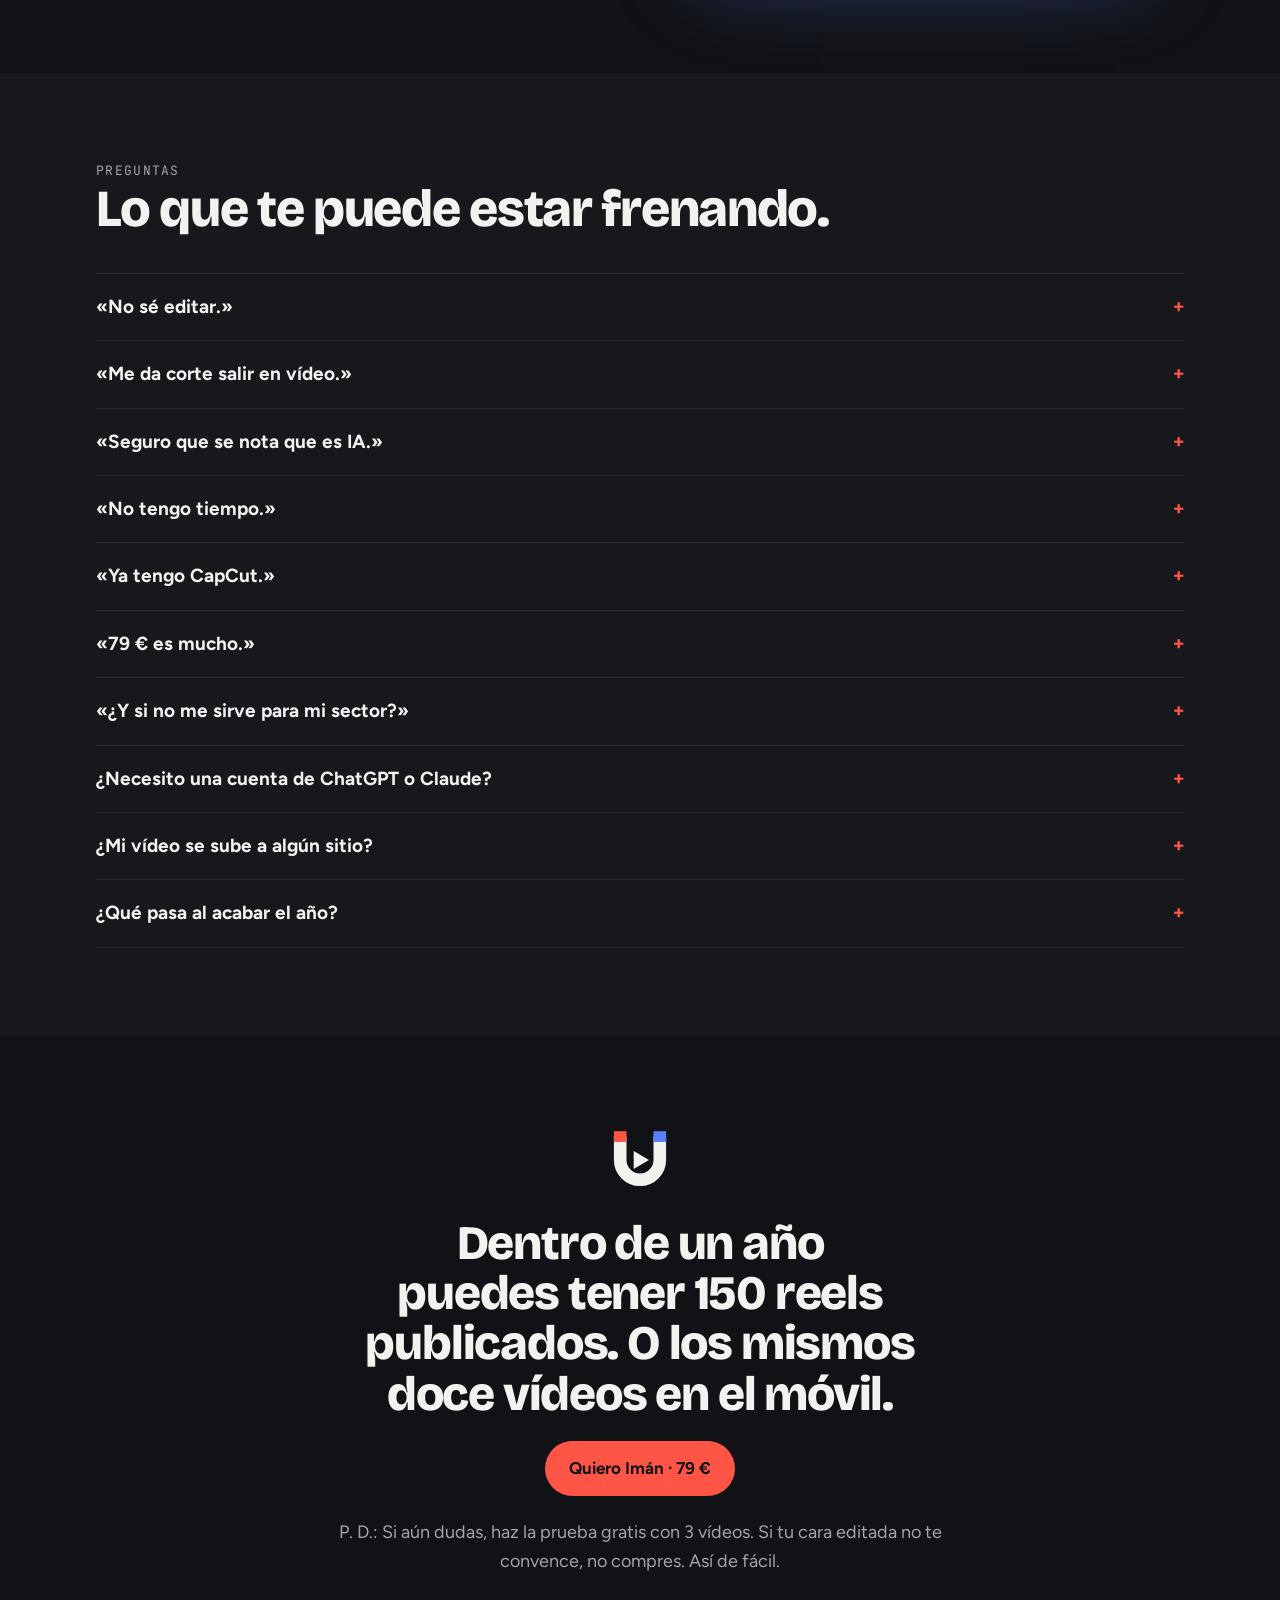
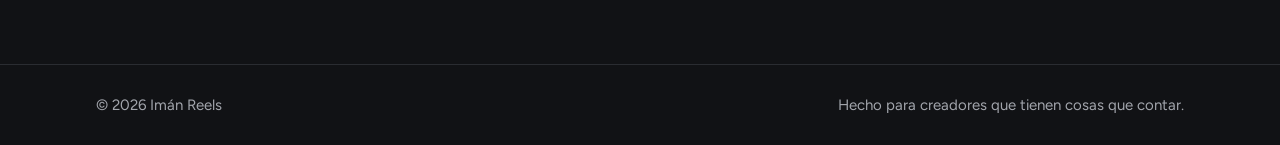
==== commit 43c3fc79: "Web: tablas en tarjetas en el móvil y sin scroll lateral a 360 px Co-Authored-By: Claude Opus 5.5 (1" ====
--- a/site/index.html
+++ b/site/index.html
@@ -55,7 +55,7 @@
 * { box-sizing: border-box; }
 html { scroll-behavior: smooth; }
 @media (prefers-reduced-motion: reduce) { html { scroll-behavior: auto; } }
-body { background: var(--bg); color: var(--fg); font: 18px/1.6 var(--body); }
+body { margin: 0; background: var(--bg); color: var(--fg); font: 18px/1.6 var(--body); }
 a { color: var(--link); }
 h1, h2, h3 { font-family: var(--display); margin: 0; text-wrap: balance; letter-spacing: -0.025em; }
 h2 { font-size: clamp(32px, 4.6vw, 52px); font-weight: 800; line-height: 1.05; }
@@ -94,10 +94,10 @@
 .hero .lead { margin-top: 22px; }
 .hero .ctas { display: flex; gap: 12px; flex-wrap: wrap; margin-top: 30px; }
 .hero .note { margin-top: 14px; color: var(--muted); font-size: 15px; }
-@media (max-width: 880px) { .hero .inner { grid-template-columns: 1fr; } }
+@media (max-width: 880px) { .hero .inner { grid-template-columns: minmax(0, 1fr); } }
 
 /* Reel de demostración */
-.demo { display: grid; justify-items: center; gap: 14px; }
+.demo { display: grid; grid-template-columns: minmax(0, 1fr); justify-items: center; gap: 14px; min-width: 0; }
 .phone { width: min(320px, 100%); aspect-ratio: 9/16; border-radius: 34px; padding: 10px; background: #0B0C0E; box-shadow: 0 30px 60px -30px rgba(20,21,24,.55); }
 .screen { position: relative; width: 100%; height: 100%; border-radius: 26px; overflow: hidden; background: radial-gradient(120% 80% at 50% 0%, #4b4f58 0%, #24262b 55%, #141518 100%); }
 .screen .person { position: absolute; left: 50%; bottom: -6%; width: 78%; aspect-ratio: 3/4; transform: translateX(-50%); }
@@ -255,7 +255,7 @@
 
 /* Comparativa */
 .compare { margin-top: 40px; overflow-x: auto; }
-table { width: 100%; min-width: 620px; border-collapse: collapse; font-size: 17px; font-variant-numeric: tabular-nums; }
+table { width: 100%; min-width: 0; border-collapse: collapse; font-size: 17px; font-variant-numeric: tabular-nums; }
 th, td { padding: 14px 16px; border-bottom: 1px solid var(--line); text-align: left; vertical-align: top; }
 thead th { font-family: var(--mono); font-size: 12.5px; letter-spacing: .08em; text-transform: uppercase; color: var(--muted); font-weight: 500; }
 td.us, th.us { background: color-mix(in srgb, var(--norte) 8%, transparent); }
@@ -284,7 +284,8 @@
 .price li { display: grid; grid-template-columns: 22px 1fr; gap: 10px; }
 .price li::before { content: ""; width: 14px; height: 8px; margin-top: 8px; border-left: 2.5px solid var(--sur-text); border-bottom: 2.5px solid var(--sur-text); transform: rotate(-45deg); }
 .price .fine { color: var(--muted); font-size: 14.5px; }
-@media (max-width: 820px) { .pricing { grid-template-columns: 1fr; } }
+@media (max-width: 820px) { .pricing { grid-template-columns: minmax(0, 1fr); } }
+.pricing > *, .calc > *, .profiles > *, .steps > * { min-width: 0; }
 
 /* Preguntas */
 .faq { display: grid; gap: 0; margin-top: 36px; border-top: 1px solid var(--line); }
@@ -384,6 +385,26 @@
 .screen .clip { position: absolute; inset: 0; width: 100%; height: 100%; object-fit: cover; }
 .has-video .person, .has-video .hookcard, .has-video .caption, .has-video .rawtext { display: none; }
 .has-video .rawlayer { background: #141518; }
+/* En el móvil las tablas pasan a tarjetas apiladas: nada de deslizar de lado. */
+@media (max-width: 719px) {
+  .compare { overflow: visible; }
+  .compare table, .compare tbody, .compare tr, .compare td { display: block; width: 100%; }
+  .compare thead { position: absolute; width: 1px; height: 1px; overflow: hidden; clip: rect(0 0 0 0); }
+  .compare tr { background: var(--card); border: 1px solid var(--line); border-radius: 14px; padding: 14px 16px; margin-bottom: 12px; }
+  .compare td { border: 0; padding: 4px 0; }
+  .compare td.us { background: none; }
+  .cmp td:first-child { font-family: var(--display); font-weight: 800; font-size: 19px; padding-bottom: 8px; }
+  .cmp td[data-label] { display: flex; justify-content: space-between; gap: 16px; text-align: right; }
+  .cmp td[data-label]::before { content: attr(data-label); color: var(--muted); font-weight: 400; text-align: left; flex: 0 0 auto; max-width: 50%; }
+  .cmp td.us[data-label] { color: var(--norte); }
+  .cmp tr:has(td:first-child.us) { border-color: transparent;
+    background: linear-gradient(var(--card), var(--card)) padding-box, linear-gradient(135deg, var(--norte), var(--sur)) border-box; }
+  .cmp td:first-child.us { color: var(--norte); }
+  .benefits td:nth-child(1) { font-family: var(--mono); font-size: 12.5px; letter-spacing: .06em; text-transform: uppercase; color: var(--muted); }
+  .benefits td:nth-child(2) { font-weight: 700; font-size: 17px; }
+  .benefits td:nth-child(3) { color: var(--sur-text); font-weight: 400; }
+  .calc input[type=number] { max-width: 100%; }
+}
 [hidden] { display: none !important; }
 </style>
 <script>document.documentElement.classList.add("js");</script>
@@ -505,13 +526,13 @@
     <h2>Lo difícil nunca fue grabar.</h2>
     <p class="lead">Grabar es hablar a la cámara como hablas con un cliente. Lo que te frena es lo de después: cortar fallos, quitar silencios, poner subtítulos, buscar el gancho, que suene bien. Eso es justo lo que hace Imán. Tú solo grabas.</p>
     <div class="compare after">
-      <table>
+      <table class="cmp">
         <thead><tr><th></th><th>A mano</th><th>Apps de plantillas</th><th class="us">Con Imán</th></tr></thead>
         <tbody>
-          <tr><td>Tiempo</td><td>1 a 3 horas</td><td>20-40 min peleándote con capas</td><td class="us">Unos minutos</td></tr>
-          <tr><td>Qué haces tú</td><td>Todo</td><td>Elegir plantilla, cortar y ajustar</td><td class="us">Grabar y pulsar</td></tr>
-          <tr><td>Fallos y silencios</td><td>Los cortas tú</td><td>Los cortas tú</td><td class="us">Se van solos</td></tr>
-          <tr><td>Resultado</td><td>Depende de lo que sepas</td><td>Se nota la plantilla</td><td class="us">Tu cara, tu voz y tu marca</td></tr>
+          <tr><td>Tiempo</td><td data-label="A mano">1 a 3 horas</td><td data-label="Apps de plantillas">20-40 min peleándote con capas</td><td class="us" data-label="Con Imán">Unos minutos</td></tr>
+          <tr><td>Qué haces tú</td><td data-label="A mano">Todo</td><td data-label="Apps de plantillas">Elegir plantilla, cortar y ajustar</td><td class="us" data-label="Con Imán">Grabar y pulsar</td></tr>
+          <tr><td>Fallos y silencios</td><td data-label="A mano">Los cortas tú</td><td data-label="Apps de plantillas">Los cortas tú</td><td class="us" data-label="Con Imán">Se van solos</td></tr>
+          <tr><td>Resultado</td><td data-label="A mano">Depende de lo que sepas</td><td data-label="Apps de plantillas">Se nota la plantilla</td><td class="us" data-label="Con Imán">Tu cara, tu voz y tu marca</td></tr>
         </tbody>
       </table>
     </div>
@@ -535,16 +556,16 @@
     <p class="eyebrow">Qué te da</p>
     <h2>Lo que hace por ti, y cómo se nota.</h2>
     <div class="compare">
-      <table>
+      <table class="benefits">
         <thead><tr><th>Lo que hace</th><th>Lo que te da</th><th class="us">Cómo te sientes</th></tr></thead>
         <tbody>
-          <tr><td>Quita fallos y repeticiones</td><td>Te equivocas sin miedo. Repites la frase y sigue.</td><td class="us">Grabas tranquilo a la primera.</td></tr>
-          <tr><td>Corta silencios y muletillas</td><td>Reels con ritmo, sin «ehh» ni pausas raras.</td><td class="us">Pareces más seguro de lo que estabas.</td></tr>
-          <tr><td>Escribe el gancho</td><td>Los 3 primeros segundos que paran el dedo.</td><td class="us">Ya no te quedas en blanco.</td></tr>
-          <tr><td>Subtítulos animados</td><td>Se entiende sin sonido, que es como lo ve casi todo el mundo.</td><td class="us">Profesional sin pagar a nadie.</td></tr>
-          <tr><td>Limpia la voz</td><td>Suena como con micro aunque grabes en la cocina.</td><td class="us">Te escuchas y no te da vergüenza.</td></tr>
-          <tr><td>Pone tu marca sola</td><td>Tus colores y tu logo en cada reel.</td><td class="us">Tu perfil parece de empresa seria.</td></tr>
-          <tr><td>Texto y hashtags</td><td>Publicas sin pensar qué poner.</td><td class="us">Del móvil a Instagram en un minuto.</td></tr>
+          <tr><td data-label="Lo que hace">Quita fallos y repeticiones</td><td data-label="Lo que te da">Te equivocas sin miedo. Repites la frase y sigue.</td><td class="us" data-label="Cómo te sientes">Grabas tranquilo a la primera.</td></tr>
+          <tr><td data-label="Lo que hace">Corta silencios y muletillas</td><td data-label="Lo que te da">Reels con ritmo, sin «ehh» ni pausas raras.</td><td class="us" data-label="Cómo te sientes">Pareces más seguro de lo que estabas.</td></tr>
+          <tr><td data-label="Lo que hace">Escribe el gancho</td><td data-label="Lo que te da">Los 3 primeros segundos que paran el dedo.</td><td class="us" data-label="Cómo te sientes">Ya no te quedas en blanco.</td></tr>
+          <tr><td data-label="Lo que hace">Subtítulos animados</td><td data-label="Lo que te da">Se entiende sin sonido, que es como lo ve casi todo el mundo.</td><td class="us" data-label="Cómo te sientes">Profesional sin pagar a nadie.</td></tr>
+          <tr><td data-label="Lo que hace">Limpia la voz</td><td data-label="Lo que te da">Suena como con micro aunque grabes en la cocina.</td><td class="us" data-label="Cómo te sientes">Te escuchas y no te da vergüenza.</td></tr>
+          <tr><td data-label="Lo que hace">Pone tu marca sola</td><td data-label="Lo que te da">Tus colores y tu logo en cada reel.</td><td class="us" data-label="Cómo te sientes">Tu perfil parece de empresa seria.</td></tr>
+          <tr><td data-label="Lo que hace">Texto y hashtags</td><td data-label="Lo que te da">Publicas sin pensar qué poner.</td><td class="us" data-label="Cómo te sientes">Del móvil a Instagram en un minuto.</td></tr>
         </tbody>
       </table>
     </div>
@@ -567,12 +588,12 @@
     <p class="eyebrow">Las cuentas</p>
     <h2>3 reels a la semana durante un año.</h2>
     <div class="compare">
-      <table>
+      <table class="cmp">
         <thead><tr><th></th><th>Tiempo</th><th>Dinero</th></tr></thead>
         <tbody>
-          <tr><td>Editarlos tú</td><td>150 a 450 h</td><td>Tus tardes</td></tr>
-          <tr><td>Un editor (unos 25 € por reel)</td><td>Esperar días</td><td>≈ 3.900 €</td></tr>
-          <tr><td class="us">Imán</td><td class="us">≈ 8 h</td><td class="us">79 €</td></tr>
+          <tr><td>Editarlos tú</td><td data-label="Tiempo">150 a 450 h</td><td data-label="Dinero">Tus tardes</td></tr>
+          <tr><td>Un editor (unos 25 € por reel)</td><td data-label="Tiempo">Esperar días</td><td data-label="Dinero">≈ 3.900 €</td></tr>
+          <tr><td class="us">Imán</td><td class="us" data-label="Tiempo">≈ 8 h</td><td class="us" data-label="Dinero">79 €</td></tr>
         </tbody>
       </table>
     </div>
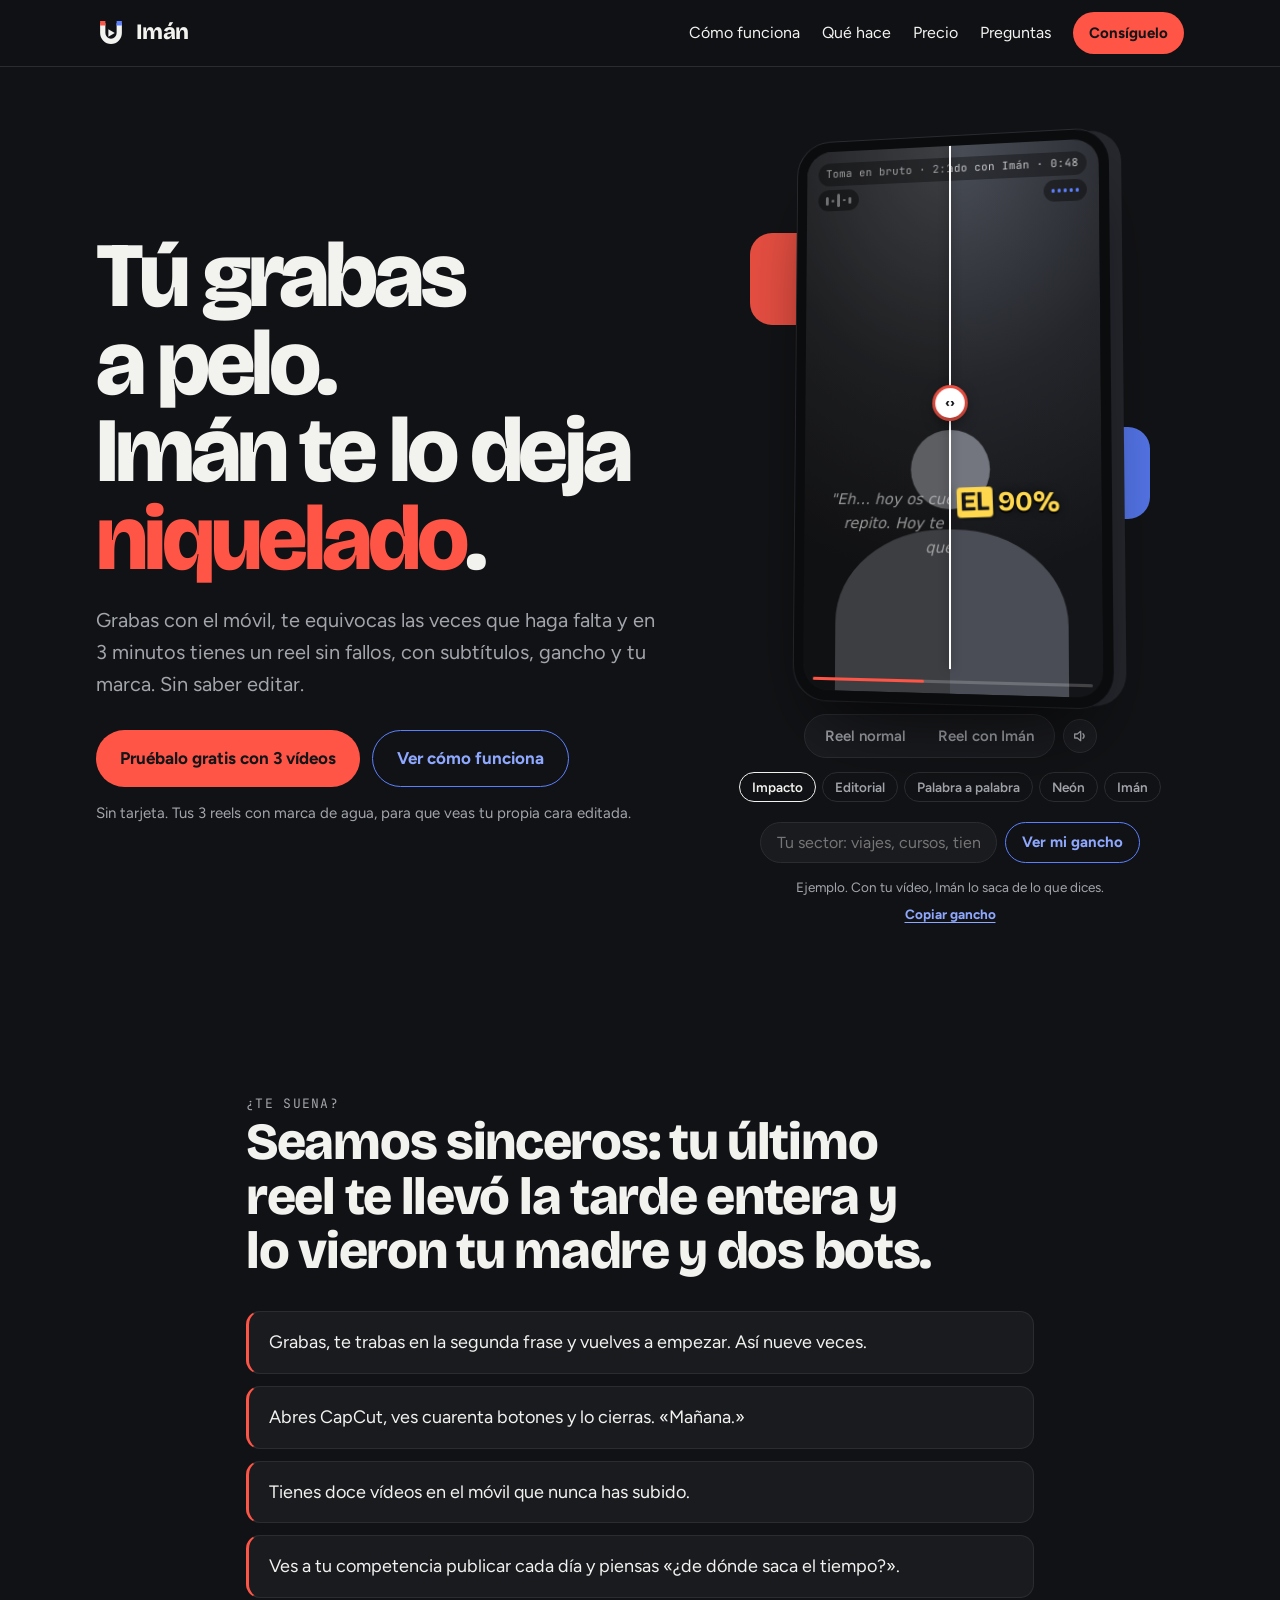
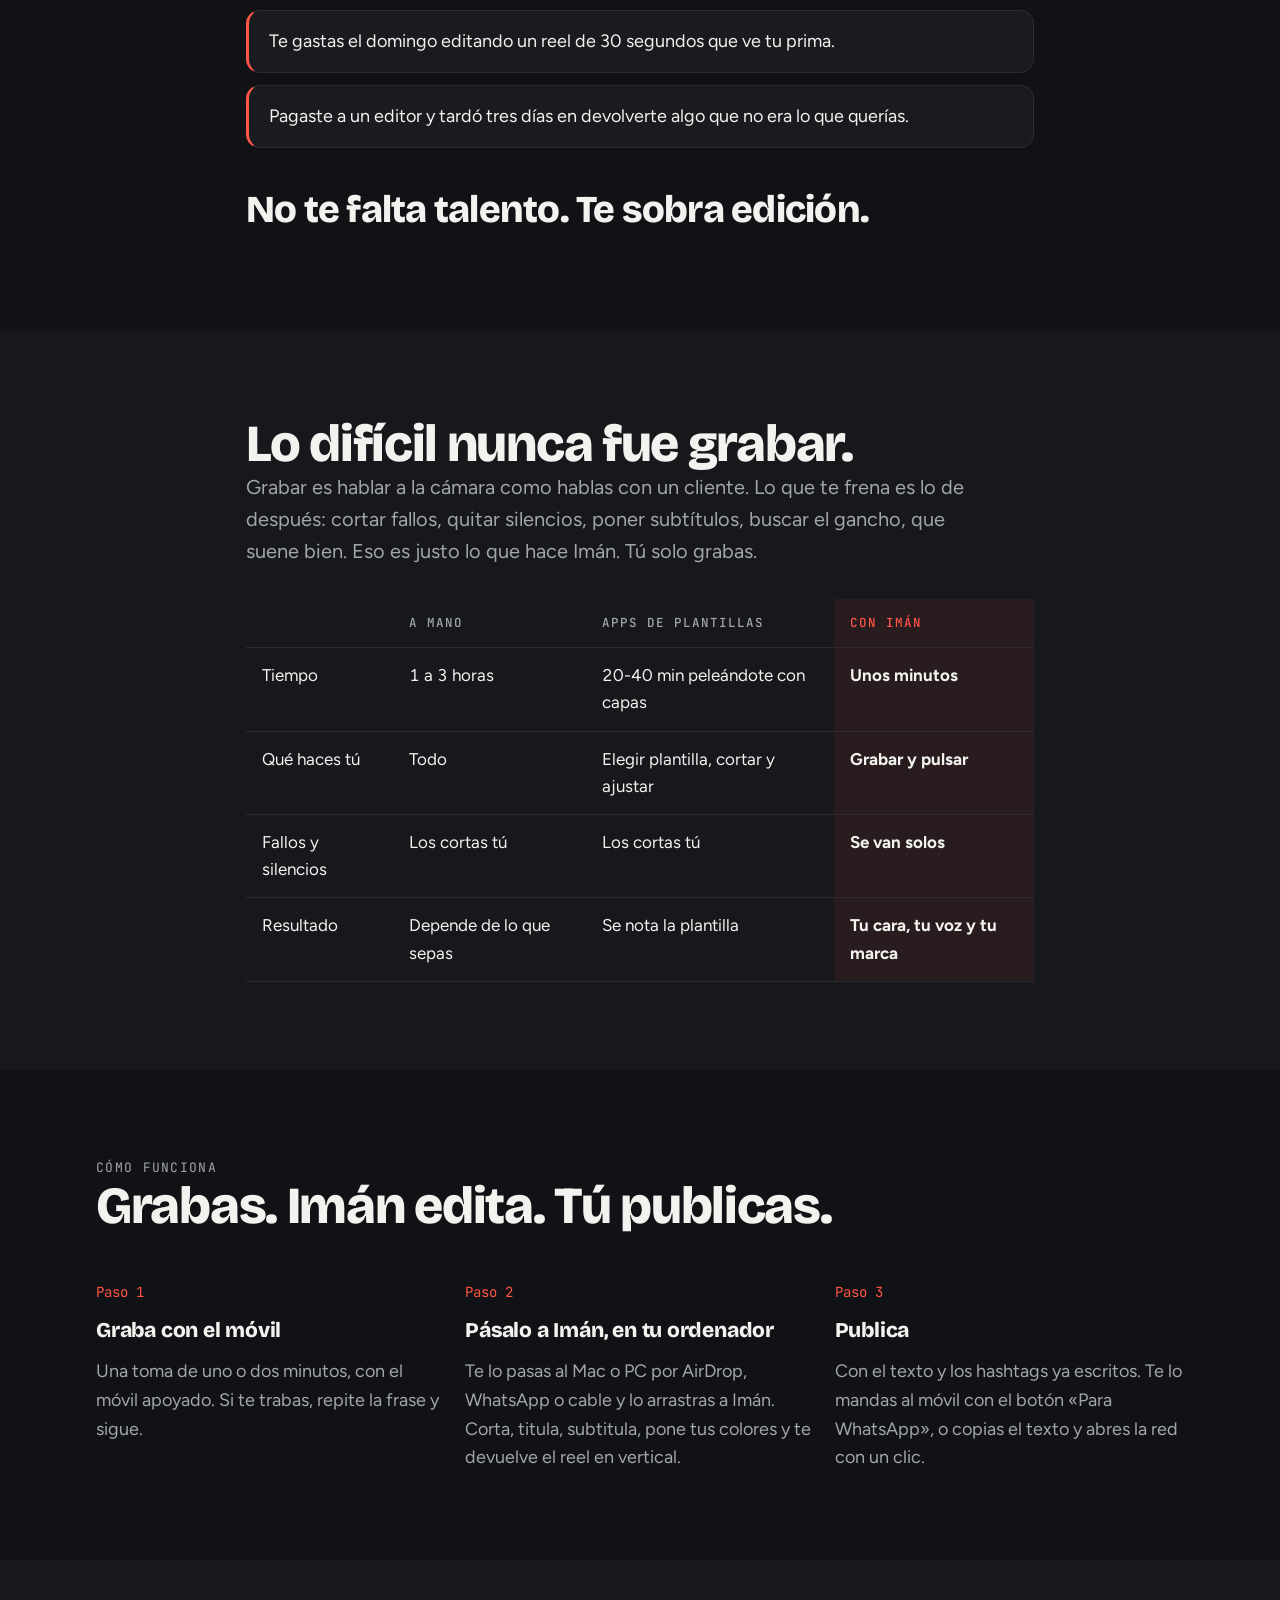
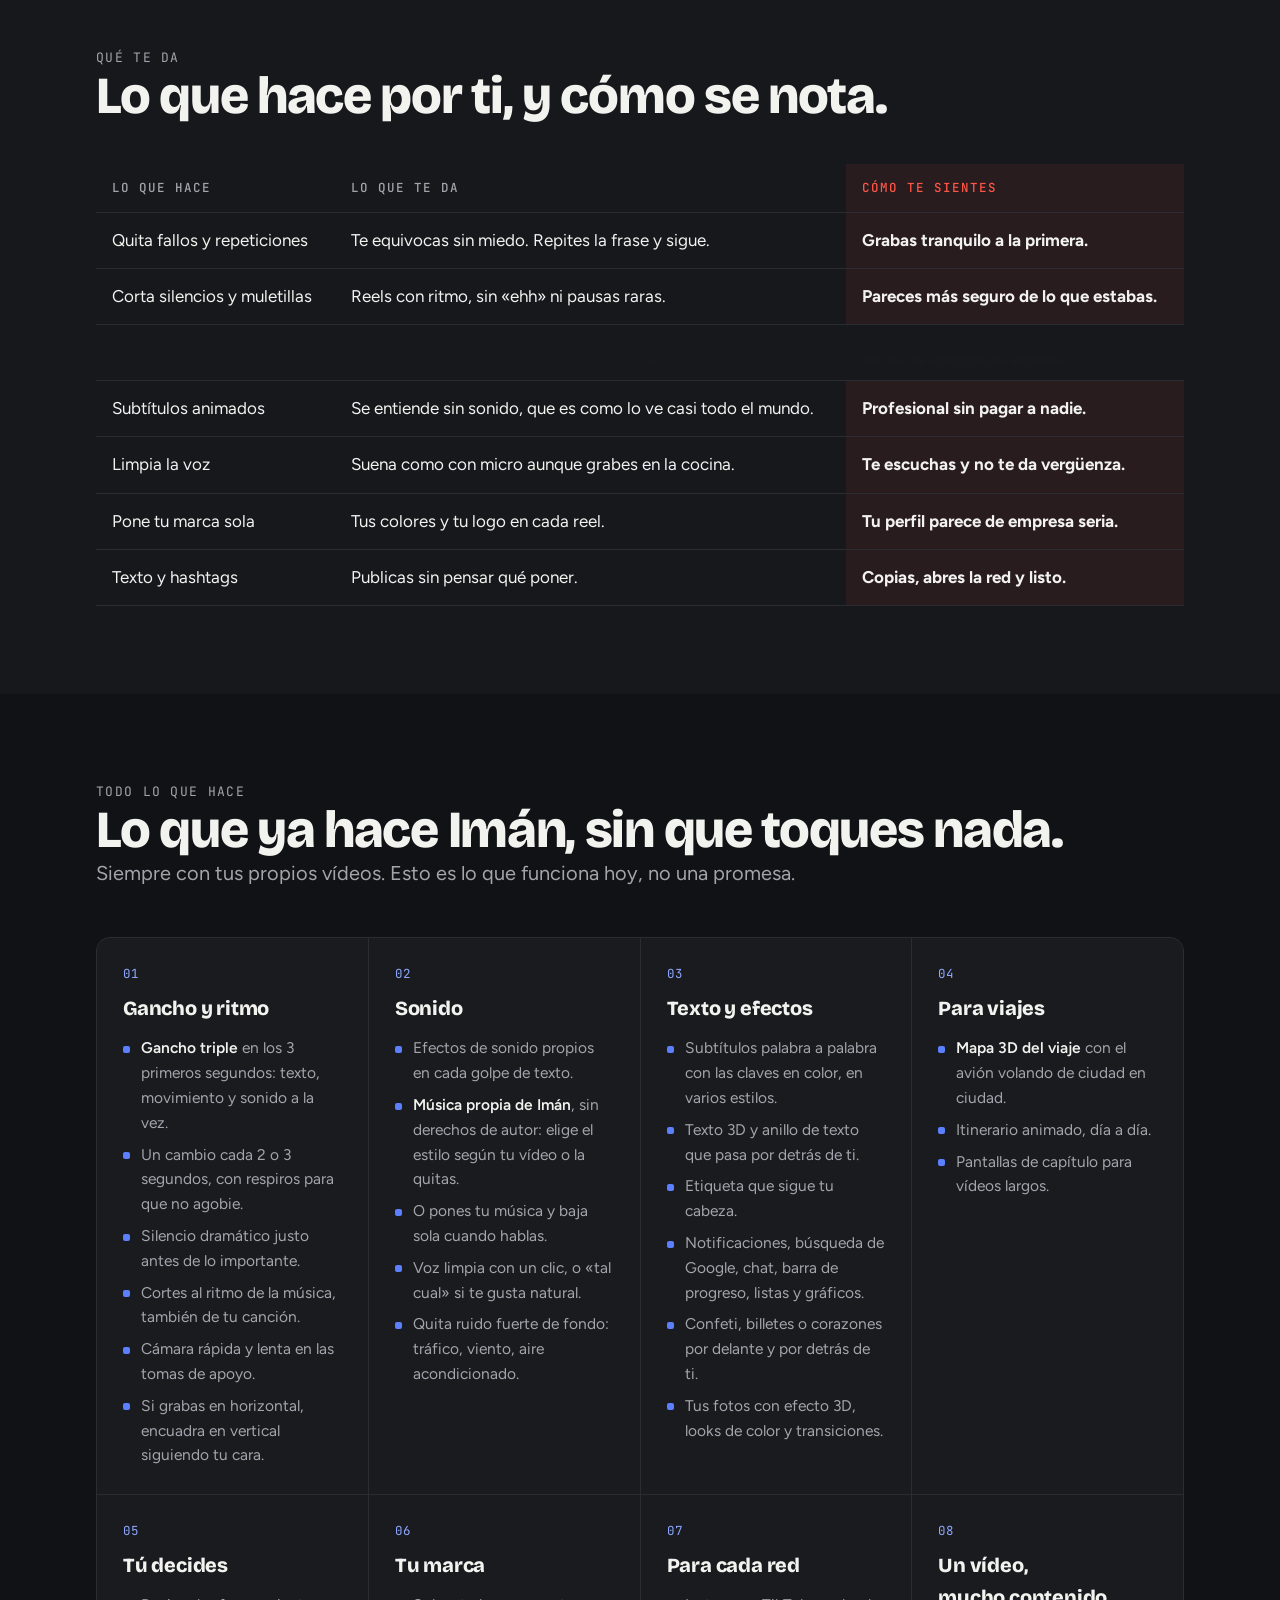
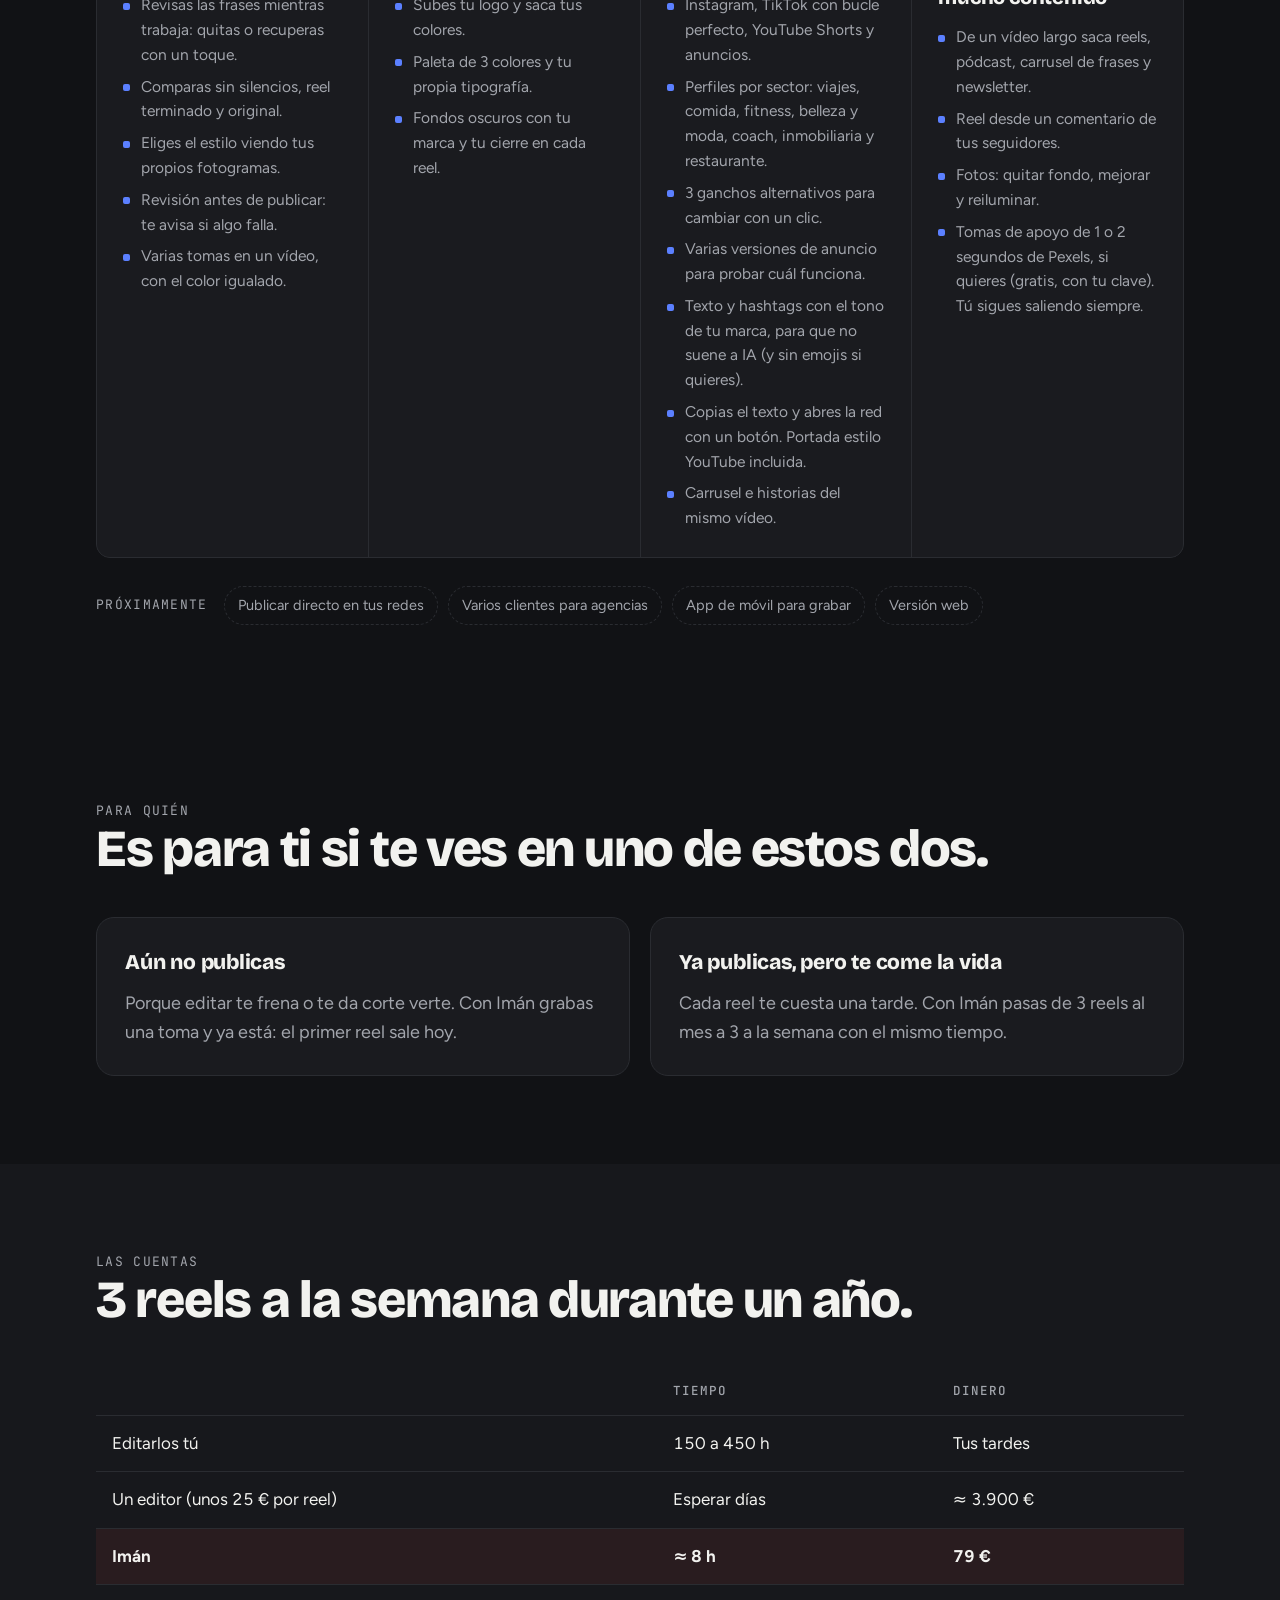
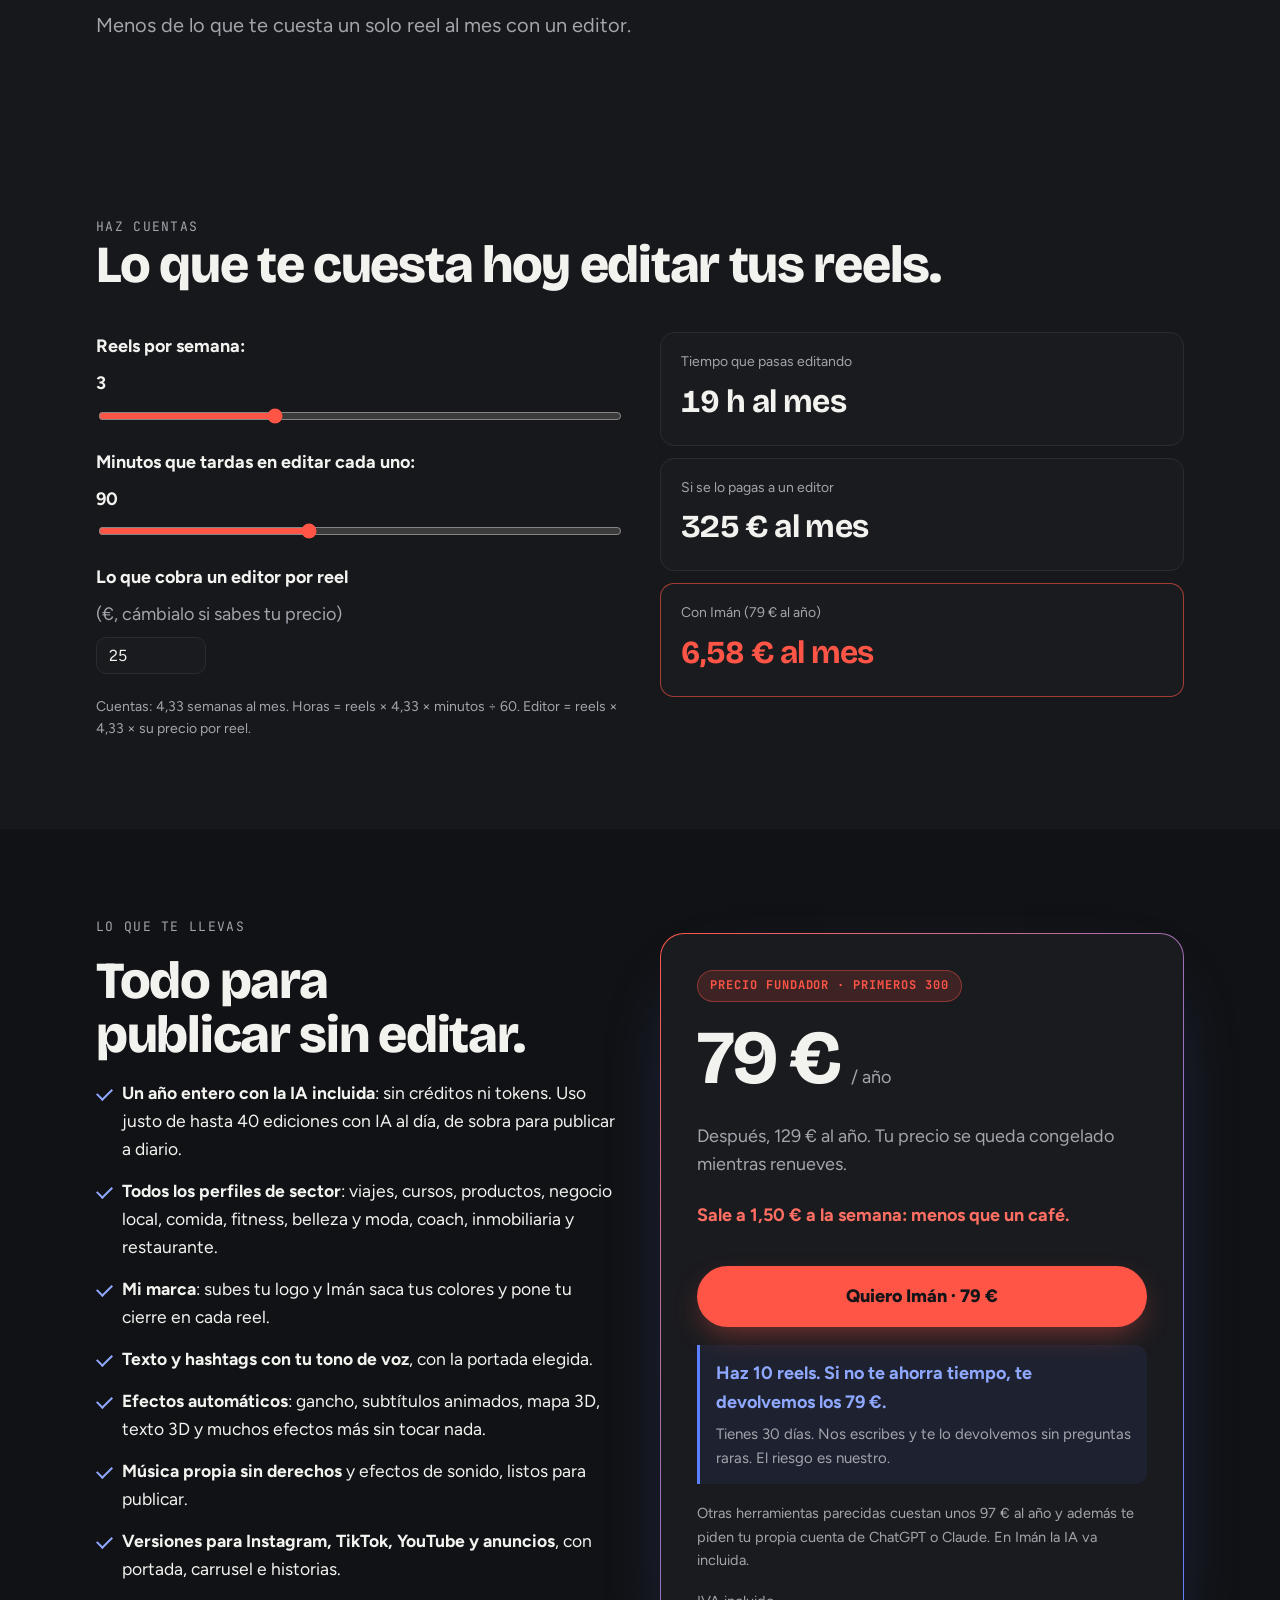
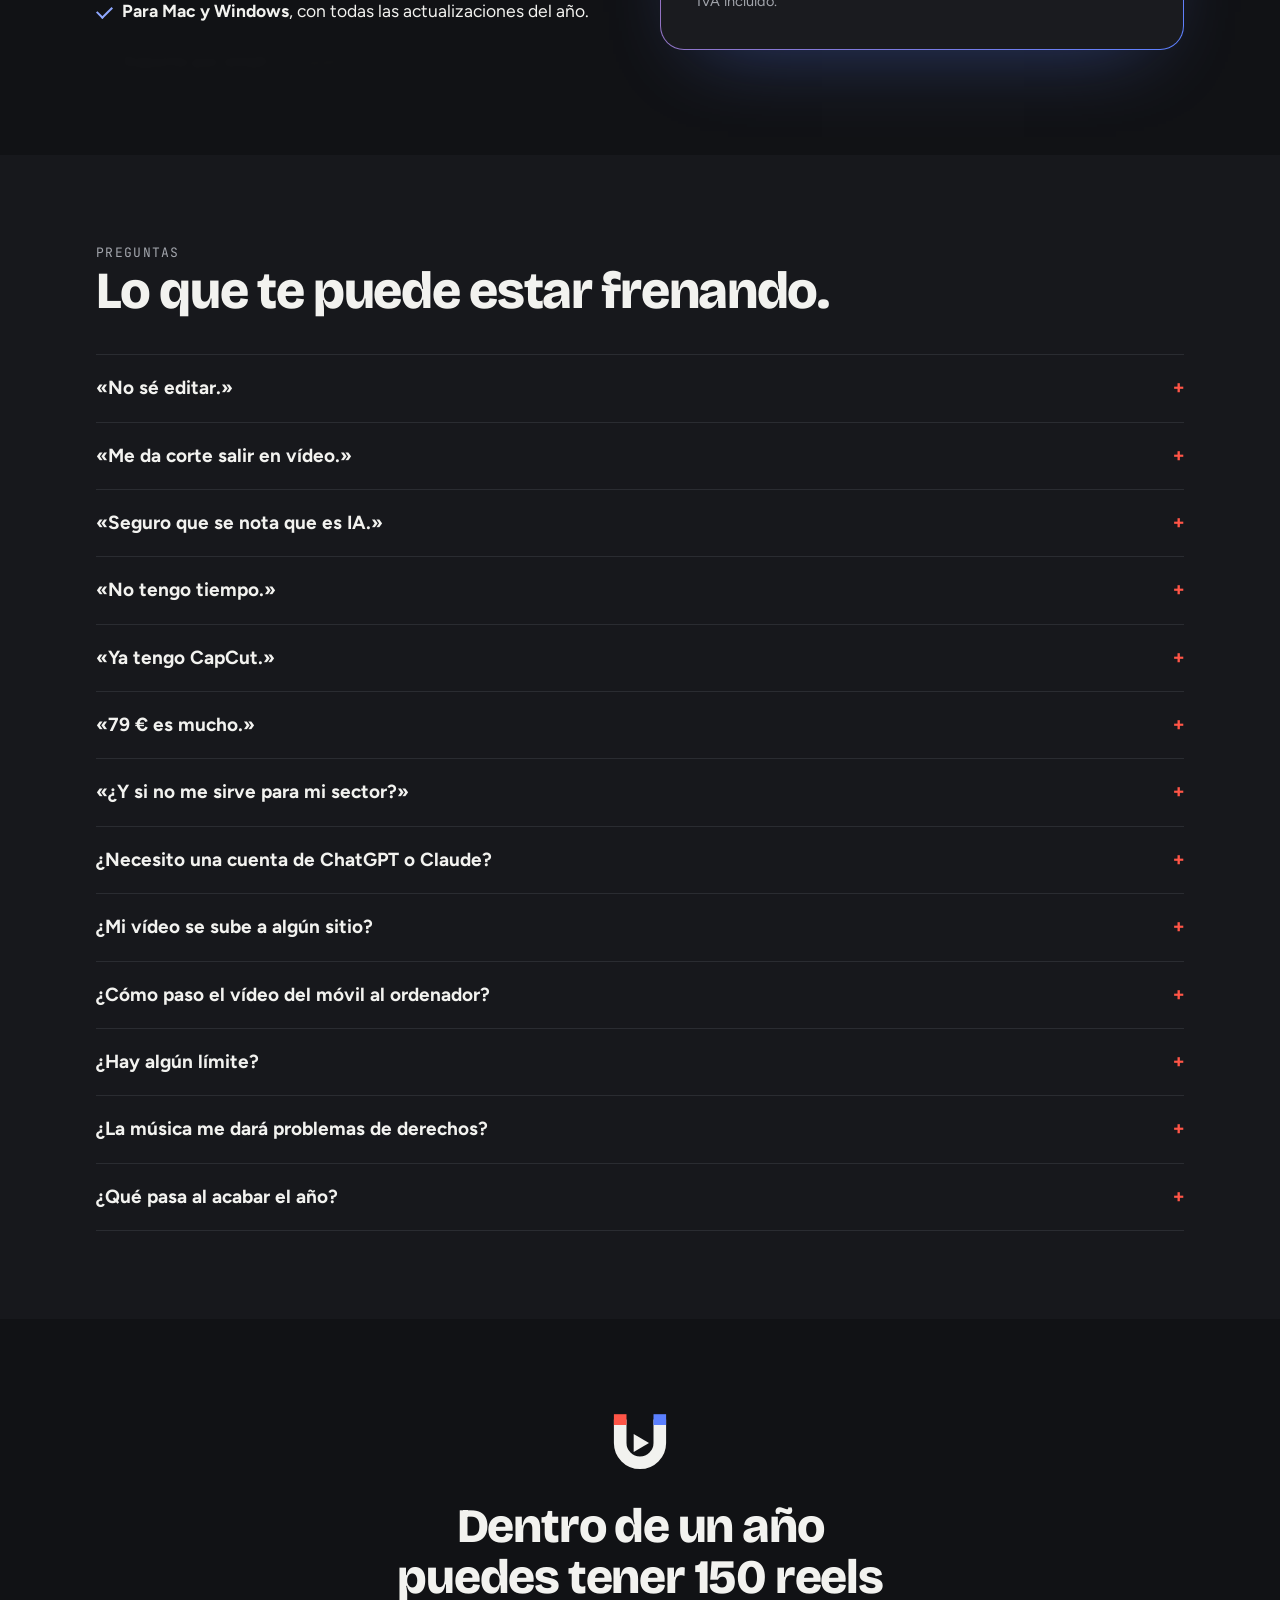
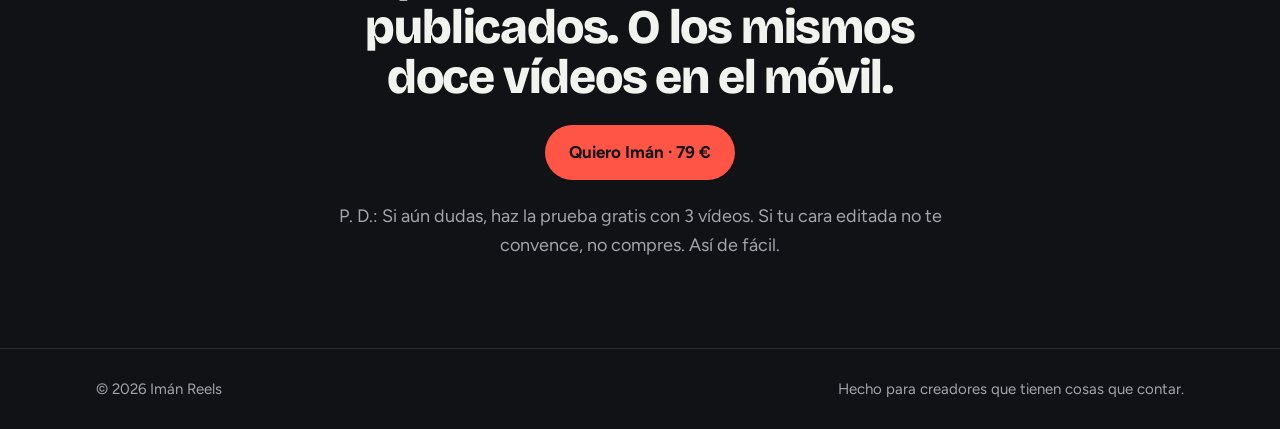
==== commit f4c03afb: "Copy emocional, tono de voz, licencia de dueño, modo ligero, guía PDF y música de cine - Reglas de c" ====
--- a/site/index.html
+++ b/site/index.html
@@ -18,7 +18,7 @@
 <meta name="twitter:title" content="Imán · Crea reels con IA desde una toma con el móvil">
 <meta name="twitter:description" content="Tú grabas a pelo. Imán te lo deja niquelado: quita tus fallos y los silencios, escribe el gancho, pone subtítulos y tu marca. Sin saber editar.">
 <meta name="twitter:image" content="https://imanreels.com/og.jpg">
-<script type="application/ld+json">[{"@context": "https://schema.org", "@type": "SoftwareApplication", "name": "Imán Reels", "applicationCategory": "MultimediaApplication", "operatingSystem": "Windows, macOS", "url": "https://imanreels.com/", "inLanguage": "es", "description": "Editor de reels con IA: grabas con el móvil y Imán quita los fallos y los silencios, escribe el gancho y pone subtítulos y tu marca.", "offers": {"@type": "Offer", "price": "79.00", "priceCurrency": "EUR", "description": "Licencia anual, precio fundador para los primeros 300", "availability": "https://schema.org/PreOrder", "url": "https://imanreels.com/#precio"}}, {"@context": "https://schema.org", "@type": "FAQPage", "mainEntity": [{"@type": "Question", "name": "No sé editar.", "acceptedAnswer": {"@type": "Answer", "text": "Perfecto, no hace falta. Si sabes mandar un audio de WhatsApp, sabes usar Imán."}}, {"@type": "Question", "name": "Me da corte salir en vídeo.", "acceptedAnswer": {"@type": "Answer", "text": "Normal. Por eso quita los fallos: puedes equivocarte diez veces y solo se ve la buena."}}, {"@type": "Question", "name": "Seguro que se nota que es IA.", "acceptedAnswer": {"@type": "Answer", "text": "Haz la prueba gratis y enséñaselo a alguien sin decírselo."}}, {"@type": "Question", "name": "No tengo tiempo.", "acceptedAnswer": {"@type": "Answer", "text": "Justo por eso. Grabas 2 minutos y en lo que te tomas el café está listo."}}, {"@type": "Question", "name": "Ya tengo CapCut.", "acceptedAnswer": {"@type": "Answer", "text": "CapCut te da las herramientas. Imán hace el trabajo. Puedes seguir usando los dos."}}, {"@type": "Question", "name": "79 € es mucho.", "acceptedAnswer": {"@type": "Answer", "text": "Es menos que un reel al mes con un editor. Y si en 10 reels no te ahorra tiempo, te lo devolvemos."}}, {"@type": "Question", "name": "¿Y si no me sirve para mi sector?", "acceptedAnswer": {"@type": "Answer", "text": "Tiene packs para viajes, cursos, productos y negocio local. Pruébalo gratis con tus vídeos antes de pagar."}}, {"@type": "Question", "name": "¿Necesito una cuenta de ChatGPT o Claude?", "acceptedAnswer": {"@type": "Answer", "text": "No. La IA va incluida en la licencia. Si ya tienes tu propia clave de Claude o de OpenAI, también puedes usarla."}}, {"@type": "Question", "name": "¿Mi vídeo se sube a algún sitio?", "acceptedAnswer": {"@type": "Answer", "text": "El montaje se hace en tu ordenador. Para decidir los cortes y el gancho, Imán envía a la IA el texto de lo que dices, no el vídeo."}}, {"@type": "Question", "name": "¿Qué pasa al acabar el año?", "acceptedAnswer": {"@type": "Answer", "text": "Te avisamos antes. Si renuevas, sigues con las mejoras nuevas. Si no, los reels que ya hiciste son tuyos para siempre."}}]}]</script>
+<script type="application/ld+json">[{"@context": "https://schema.org", "@type": "SoftwareApplication", "name": "Imán Reels", "applicationCategory": "MultimediaApplication", "operatingSystem": "Windows, macOS", "url": "https://imanreels.com/", "inLanguage": "es", "description": "Editor de reels con IA: grabas con el móvil y Imán quita los fallos y los silencios, escribe el gancho y pone subtítulos y tu marca.", "offers": {"@type": "Offer", "price": "79.00", "priceCurrency": "EUR", "description": "Licencia anual, precio fundador para los primeros 300", "availability": "https://schema.org/PreOrder", "url": "https://imanreels.com/#precio"}}, {"@context": "https://schema.org", "@type": "FAQPage", "mainEntity": [{"@type": "Question", "name": "No sé editar.", "acceptedAnswer": {"@type": "Answer", "text": "Perfecto, no hace falta. Si sabes mandar un audio de WhatsApp, sabes usar Imán."}}, {"@type": "Question", "name": "Me da corte salir en vídeo.", "acceptedAnswer": {"@type": "Answer", "text": "Normal. Por eso quita los fallos: puedes equivocarte diez veces y solo se ve la buena."}}, {"@type": "Question", "name": "Seguro que se nota que es IA.", "acceptedAnswer": {"@type": "Answer", "text": "Haz la prueba gratis y enséñaselo a alguien sin decírselo."}}, {"@type": "Question", "name": "No tengo tiempo.", "acceptedAnswer": {"@type": "Answer", "text": "Justo por eso. Grabas 2 minutos y en lo que te tomas el café está listo."}}, {"@type": "Question", "name": "Ya tengo CapCut.", "acceptedAnswer": {"@type": "Answer", "text": "CapCut te da las herramientas. Imán hace el trabajo. Puedes seguir usando los dos."}}, {"@type": "Question", "name": "79 € es mucho.", "acceptedAnswer": {"@type": "Answer", "text": "Es menos que un reel al mes con un editor. Y si en 10 reels no te ahorra tiempo, te lo devolvemos."}}, {"@type": "Question", "name": "¿Y si no me sirve para mi sector?", "acceptedAnswer": {"@type": "Answer", "text": "Tiene perfiles para viajes, cursos, productos, negocio local, comida, fitness, belleza y moda, coach, inmobiliaria y restaurante. Pruébalo gratis con tus vídeos antes de pagar."}}, {"@type": "Question", "name": "¿Necesito una cuenta de ChatGPT o Claude?", "acceptedAnswer": {"@type": "Answer", "text": "No. La IA va incluida en la licencia. Si ya tienes tu propia clave de Claude o de OpenAI, también puedes usarla."}}, {"@type": "Question", "name": "¿Mi vídeo se sube a algún sitio?", "acceptedAnswer": {"@type": "Answer", "text": "El montaje se hace en tu ordenador. Para decidir los cortes y el gancho, Imán envía a la IA el texto de lo que dices, no el vídeo."}}, {"@type": "Question", "name": "¿Cómo paso el vídeo del móvil al ordenador?", "acceptedAnswer": {"@type": "Answer", "text": "Como cualquier foto: por AirDrop, WhatsApp o cable. Y para volver, Imán te lo deja listo con el botón «Para WhatsApp» o copiando el texto y abriendo la red. La app de móvil para grabar está en camino."}}, {"@type": "Question", "name": "¿Hay algún límite?", "acceptedAnswer": {"@type": "Answer", "text": "Nada de créditos ni tokens. La IA incluida tiene un uso justo de hasta 40 ediciones al día por licencia, de sobra para publicar a diario. Los cortes, los subtítulos, los efectos y el render van en tu ordenador y no tienen límite."}}, {"@type": "Question", "name": "¿La música me dará problemas de derechos?", "acceptedAnswer": {"@type": "Answer", "text": "No. La música la crea Imán y es tuya para usarla en tus redes. Si pones tu propia canción, eso ya depende de ti."}}, {"@type": "Question", "name": "¿Qué pasa al acabar el año?", "acceptedAnswer": {"@type": "Answer", "text": "Te avisamos antes. Si renuevas, sigues con las mejoras nuevas. Si no, los reels que ya hiciste son tuyos para siempre."}}]}]</script>
 <link rel="preconnect" href="https://fonts.googleapis.com">
 <link rel="preconnect" href="https://fonts.gstatic.com" crossorigin>
 <link rel="stylesheet" href="https://fonts.googleapis.com/css2?family=Bricolage+Grotesque:opsz,wght@12..96,500;12..96,800&family=Figtree:wght@400;500;700&family=JetBrains+Mono:wght@500&display=swap">
@@ -70,7 +70,7 @@
 
 /* Navegación */
 body::before { content: ""; position: fixed; inset: 0 0 auto; height: env(safe-area-inset-top, 0px); z-index: 10; background: var(--bg); }
-nav.top { position: sticky; top: env(safe-area-inset-top, 0px); z-index: 9; background: color-mix(in srgb, var(--bg) 88%, transparent); backdrop-filter: blur(10px); border-bottom: 1px solid var(--line); }
+nav.top { position: sticky; top: env(safe-area-inset-top, 0px); z-index: 9; background: var(--bg); background: color-mix(in srgb, var(--bg) 88%, transparent); backdrop-filter: blur(10px); border-bottom: 1px solid var(--line); }
 nav.top .inner { display: flex; align-items: center; justify-content: space-between; gap: 16px; padding-block: 12px; }
 .brand { display: flex; align-items: center; gap: 10px; font-family: var(--display); font-weight: 800; font-size: 22px; letter-spacing: -0.03em; color: var(--fg); text-decoration: none; }
 .brand svg { width: 30px; height: 30px; }
@@ -202,7 +202,7 @@
 /* Barra de compra flotante (solo móvil) */
 .sticky-buy { position: fixed; z-index: 20; left: 12px; right: 12px; bottom: max(12px, env(safe-area-inset-bottom, 0px));
   display: flex; align-items: center; justify-content: space-between; gap: 12px; padding: 8px 8px 8px 18px; border-radius: 99px;
-  background: color-mix(in srgb, var(--card) 88%, transparent); backdrop-filter: blur(14px); border: 1px solid var(--line);
+  background: var(--card); background: color-mix(in srgb, var(--card) 88%, transparent); backdrop-filter: blur(14px); border: 1px solid var(--line);
   box-shadow: 0 16px 32px rgba(0,0,0,.55); transform: translateY(140%); transition: transform .4s cubic-bezier(.34, 1.3, .64, 1); }
 .sticky-buy.visible { transform: none; }
 .sticky-buy span { font-size: 13.5px; color: var(--muted); white-space: nowrap; }
@@ -252,6 +252,21 @@
 .feat .mono { font-family: var(--mono); font-size: 12.5px; color: var(--sur-text); }
 @media (max-width: 900px) { .feats { grid-template-columns: repeat(2, 1fr); } }
 @media (max-width: 600px) { .feats { grid-template-columns: 1fr; } }
+.feat h3 { font-size: 20px; }
+.feat ul { list-style: none; padding: 0; margin: 4px 0 0; display: grid; gap: 7px; }
+.feat li { color: var(--muted); font-size: 15.5px; padding-left: 18px; position: relative; }
+.feat li::before { content: ""; position: absolute; left: 0; top: .62em; width: 7px; height: 7px; border-radius: 2px; background: var(--sur); }
+.feat li b { color: var(--fg); font-weight: 600; }
+.feats.g4 { grid-template-columns: repeat(4, 1fr); }
+@media (max-width: 1100px) { .feats.g4 { grid-template-columns: repeat(2, 1fr); } }
+@media (max-width: 600px) { .feats.g4 { grid-template-columns: 1fr; } }
+/* Beta: bloque discreto, se enseña cuando hay enlace al formulario o número de WhatsApp. */
+.beta { display: flex; align-items: center; justify-content: space-between; gap: 20px 32px; flex-wrap: wrap; padding: 22px 26px; border: 1px solid var(--line); border-left: 3px solid var(--sur); border-radius: 0 14px 14px 0; background: var(--card); }
+.beta h3 { font-size: 20px; }
+.beta p { color: var(--muted); font-size: 16px; max-width: 62ch; margin-top: 4px; }
+.soon-row { margin-top: 28px; display: flex; flex-wrap: wrap; gap: 10px; align-items: center; }
+.soon-row .eyebrow { margin-right: 6px; }
+.soon-pill { font-size: 14.5px; padding: 7px 13px; border: 1px dashed var(--line); border-radius: 999px; color: var(--muted); }
 
 /* Comparativa */
 .compare { margin-top: 40px; overflow-x: auto; }
@@ -286,6 +301,7 @@
 .price .fine { color: var(--muted); font-size: 14.5px; }
 @media (max-width: 820px) { .pricing { grid-template-columns: minmax(0, 1fr); } }
 .pricing > *, .calc > *, .profiles > *, .steps > * { min-width: 0; }
+@media (max-width: 380px) { .price { padding: 24px 18px; } .badge { white-space: normal; } .price .amount b { font-size: 62px; } .feat, .profile { padding: 22px 18px; } }
 
 /* Preguntas */
 .faq { display: grid; gap: 0; margin-top: 36px; border-top: 1px solid var(--line); }
@@ -405,6 +421,8 @@
   .benefits td:nth-child(3) { color: var(--sur-text); font-weight: 400; }
   .calc input[type=number] { max-width: 100%; }
 }
+/* Sin JavaScript no hay antes y después: se ve el reel editado entero, sin la línea partida. */
+html:not(.js) .rawlayer, html:not(.js) .splitter, html:not(.js) .timeline, html:not(.js) .switchrow, html:not(.js) .styles, html:not(.js) .try, html:not(.js) .try-foot { display: none; }
 [hidden] { display: none !important; }
 </style>
 <script>document.documentElement.classList.add("js");</script>
@@ -426,6 +444,7 @@
     <a class="brand" href="#inicio"><svg viewBox="0 0 80 80" style="--c-body: var(--logo-body); --c-n: var(--logo-n); --c-s: var(--logo-s)" aria-hidden="true"><use href="#logo"/></svg>Imán</a>
     <div class="navlinks">
       <a href="#como-funciona">Cómo funciona</a>
+      <a href="#todo">Qué hace</a>
       <a href="#precio">Precio</a>
       <a href="#preguntas">Preguntas</a>
       <a class="btn small" href="#precio" data-buy>Consíguelo</a>
@@ -442,7 +461,7 @@
       <div class="sendme">
         <strong>Mándamelo al ordenador</strong>
         <p>Imán se instala en tu Mac o PC. Te mandas el enlace y lo abres cuando te sientes.</p>
-        <div class="row"><a class="btn" href="#" data-send="wa">Por WhatsApp</a><a class="btn ghost" href="#" data-send="mail">Por email</a></div>
+        <div class="row"><a class="btn" href="https://wa.me/?text=Para%20instalar%20Im%C3%A1n%20en%20mi%20ordenador%3A%20https%3A//imanreels.com/%23precio" data-send="wa">Por WhatsApp</a><a class="btn ghost" href="mailto:?subject=Im%C3%A1n%20para%20mi%20ordenador&amp;body=Abre%20este%20enlace%20en%20tu%20Mac%20o%20PC%20para%20descargar%20Im%C3%A1n%20y%20probarlo%20gratis%20con%203%20v%C3%ADdeos%3A%0A%0Ahttps%3A//imanreels.com/%23precio" data-send="mail">Por email</a></div>
       </div>
       <div class="ctas">
         <a class="btn desk-only" href="#precio">Pruébalo gratis con 3 vídeos</a>
@@ -545,8 +564,8 @@
     <h2>Grabas. Imán edita. Tú publicas.</h2>
     <div class="steps">
       <div class="step"><span class="n">Paso 1</span><h3>Graba con el móvil</h3><p>Una toma de uno o dos minutos, con el móvil apoyado. Si te trabas, repite la frase y sigue.</p></div>
-      <div class="step"><span class="n">Paso 2</span><h3>Súbelo a Imán</h3><p>Elige el ritmo y tu sector. Imán corta, titula, subtitula, pone tus colores y te devuelve el reel en vertical.</p></div>
-      <div class="step"><span class="n">Paso 3</span><h3>Publica</h3><p>Con el texto y los hashtags ya escritos y la portada elegida. Del móvil a Instagram o TikTok en un minuto.</p></div>
+      <div class="step"><span class="n">Paso 2</span><h3>Pásalo a Imán, en tu ordenador</h3><p>Te lo pasas al Mac o PC por AirDrop, WhatsApp o cable y lo arrastras a Imán. Corta, titula, subtitula, pone tus colores y te devuelve el reel en vertical.</p></div>
+      <div class="step"><span class="n">Paso 3</span><h3>Publica</h3><p>Con el texto y los hashtags ya escritos. Te lo mandas al móvil con el botón «Para WhatsApp», o copias el texto y abres la red con un clic.</p></div>
     </div>
   </div>
 </section>
@@ -565,9 +584,34 @@
           <tr><td data-label="Lo que hace">Subtítulos animados</td><td data-label="Lo que te da">Se entiende sin sonido, que es como lo ve casi todo el mundo.</td><td class="us" data-label="Cómo te sientes">Profesional sin pagar a nadie.</td></tr>
           <tr><td data-label="Lo que hace">Limpia la voz</td><td data-label="Lo que te da">Suena como con micro aunque grabes en la cocina.</td><td class="us" data-label="Cómo te sientes">Te escuchas y no te da vergüenza.</td></tr>
           <tr><td data-label="Lo que hace">Pone tu marca sola</td><td data-label="Lo que te da">Tus colores y tu logo en cada reel.</td><td class="us" data-label="Cómo te sientes">Tu perfil parece de empresa seria.</td></tr>
-          <tr><td data-label="Lo que hace">Texto y hashtags</td><td data-label="Lo que te da">Publicas sin pensar qué poner.</td><td class="us" data-label="Cómo te sientes">Del móvil a Instagram en un minuto.</td></tr>
+          <tr><td data-label="Lo que hace">Texto y hashtags</td><td data-label="Lo que te da">Publicas sin pensar qué poner.</td><td class="us" data-label="Cómo te sientes">Copias, abres la red y listo.</td></tr>
         </tbody>
       </table>
+    </div>
+  </div>
+</section>
+
+<section class="band" id="todo">
+  <div class="inner">
+    <p class="eyebrow">Todo lo que hace</p>
+    <h2>Lo que ya hace Imán, sin que toques nada.</h2>
+    <p class="lead">Siempre con tus propios vídeos. Esto es lo que funciona hoy, no una promesa.</p>
+    <div class="feats g4">
+      <div class="feat"><span class="mono">01</span><h3>Gancho y ritmo</h3><ul><li><b>Gancho triple</b> en los 3 primeros segundos: texto, movimiento y sonido a la vez.</li><li>Un cambio cada 2 o 3 segundos, con respiros para que no agobie.</li><li>Silencio dramático justo antes de lo importante.</li><li>Cortes al ritmo de la música, también de tu canción.</li><li>Cámara rápida y lenta en las tomas de apoyo.</li><li>Si grabas en horizontal, encuadra en vertical siguiendo tu cara.</li></ul></div>
+      <div class="feat"><span class="mono">02</span><h3>Sonido</h3><ul><li>Efectos de sonido propios en cada golpe de texto.</li><li><b>Música propia de Imán</b>, sin derechos de autor: elige el estilo según tu vídeo o la quitas.</li><li>O pones tu música y baja sola cuando hablas.</li><li>Voz limpia con un clic, o «tal cual» si te gusta natural.</li><li>Quita ruido fuerte de fondo: tráfico, viento, aire acondicionado.</li></ul></div>
+      <div class="feat"><span class="mono">03</span><h3>Texto y efectos</h3><ul><li>Subtítulos palabra a palabra con las claves en color, en varios estilos.</li><li>Texto 3D y anillo de texto que pasa por detrás de ti.</li><li>Etiqueta que sigue tu cabeza.</li><li>Notificaciones, búsqueda de Google, chat, barra de progreso, listas y gráficos.</li><li>Confeti, billetes o corazones por delante y por detrás de ti.</li><li>Tus fotos con efecto 3D, looks de color y transiciones.</li></ul></div>
+      <div class="feat"><span class="mono">04</span><h3>Para viajes</h3><ul><li><b>Mapa 3D del viaje</b> con el avión volando de ciudad en ciudad.</li><li>Itinerario animado, día a día.</li><li>Pantallas de capítulo para vídeos largos.</li></ul></div>
+      <div class="feat"><span class="mono">05</span><h3>Tú decides</h3><ul><li>Revisas las frases mientras trabaja: quitas o recuperas con un toque.</li><li>Comparas sin silencios, reel terminado y original.</li><li>Eliges el estilo viendo tus propios fotogramas.</li><li>Revisión antes de publicar: te avisa si algo falla.</li><li>Varias tomas en un vídeo, con el color igualado.</li></ul></div>
+      <div class="feat"><span class="mono">06</span><h3>Tu marca</h3><ul><li>Subes tu logo y saca tus colores.</li><li>Paleta de 3 colores y tu propia tipografía.</li><li>Fondos oscuros con tu marca y tu cierre en cada reel.</li></ul></div>
+      <div class="feat"><span class="mono">07</span><h3>Para cada red</h3><ul><li>Instagram, TikTok con bucle perfecto, YouTube Shorts y anuncios.</li><li>Perfiles por sector: viajes, comida, fitness, belleza y moda, coach, inmobiliaria y restaurante.</li><li>3 ganchos alternativos para cambiar con un clic.</li><li>Varias versiones de anuncio para probar cuál funciona.</li><li>Texto y hashtags con el tono de tu marca, para que no suene a IA (y sin emojis si quieres).</li><li>Copias el texto y abres la red con un botón. Portada estilo YouTube incluida.</li><li>Carrusel e historias del mismo vídeo.</li></ul></div>
+      <div class="feat"><span class="mono">08</span><h3>Un vídeo, mucho contenido</h3><ul><li>De un vídeo largo saca reels, pódcast, carrusel de frases y newsletter.</li><li>Reel desde un comentario de tus seguidores.</li><li>Fotos: quitar fondo, mejorar y reiluminar.</li><li>Tomas de apoyo de 1 o 2 segundos de Pexels, si quieres (gratis, con tu clave). Tú sigues saliendo siempre.</li></ul></div>
+    </div>
+    <div class="soon-row">
+      <span class="eyebrow">Próximamente</span>
+      <span class="soon-pill">Publicar directo en tus redes</span>
+      <span class="soon-pill">Varios clientes para agencias</span>
+      <span class="soon-pill">App de móvil para grabar</span>
+      <span class="soon-pill">Versión web</span>
     </div>
   </div>
 </section>
@@ -635,17 +679,32 @@
   </div>
 </section>
 
+<!-- Beta: 20 plazas reales. Se enseña sola cuando BETA_URL o BETA_WHATSAPP tienen valor (ver script "Beta"). -->
+<section class="band" id="beta" hidden style="padding-block: 0 56px">
+  <div class="inner">
+    <div class="beta">
+      <div>
+        <h3>Apúntate a la beta: 20 plazas, gratis</h3>
+        <p>Buscamos 20 creadores y negocios que graben sus propios vídeos. Usas Imán gratis 3 semanas a cambio de tu opinión sincera, y al final tienes el precio de fundador.</p>
+      </div>
+      <a class="btn ghost" id="beta-link" href="#" target="_blank" rel="noopener">Quiero una plaza</a>
+    </div>
+  </div>
+</section>
+
 <section class="band" id="precio">
   <div class="inner pricing">
     <div class="stack">
       <p class="eyebrow">Lo que te llevas</p>
       <h2>Todo para publicar sin editar.</h2>
       <ul class="takeaways">
-        <li><b>Reels sin límite durante un año</b>, con la IA incluida. Nada de suscripciones aparte.</li>
-        <li><b>Los 4 packs de sector</b>: viajes, cursos, productos y negocio local.</li>
+        <li><b>Un año entero con la IA incluida</b>: sin créditos ni tokens. Uso justo de hasta 40 ediciones con IA al día, de sobra para publicar a diario.</li>
+        <li><b>Todos los perfiles de sector</b>: viajes, cursos, productos, negocio local, comida, fitness, belleza y moda, coach, inmobiliaria y restaurante.</li>
         <li><b>Mi marca</b>: subes tu logo y Imán saca tus colores y pone tu cierre en cada reel.</li>
-        <li><b>Texto y hashtags</b> para publicar, con la portada elegida.</li>
-        <li><b>Efectos automáticos</b>: gancho, subtítulos animados, títulos y listas sin tocar nada.</li>
+        <li><b>Texto y hashtags con tu tono de voz</b>, con la portada elegida.</li>
+        <li><b>Efectos automáticos</b>: gancho, subtítulos animados, mapa 3D, texto 3D y muchos efectos más sin tocar nada.</li>
+        <li><b>Música propia sin derechos</b> y efectos de sonido, listos para publicar.</li>
+        <li><b>Versiones para Instagram, TikTok, YouTube y anuncios</b>, con portada, carrusel e historias.</li>
         <li><b>Para Mac y Windows</b>, con todas las actualizaciones del año.</li>
         <li><b>Soporte por email</b> en español.</li>
       </ul>
@@ -659,7 +718,7 @@
       <div class="sendme">
         <strong>Mándamelo al ordenador</strong>
         <p>Imán se instala en tu Mac o PC. Te mandas el enlace y lo abres cuando te sientes.</p>
-        <div class="row"><a class="btn" href="#" data-send="wa">Por WhatsApp</a><a class="btn ghost" href="#" data-send="mail">Por email</a></div>
+        <div class="row"><a class="btn" href="https://wa.me/?text=Para%20instalar%20Im%C3%A1n%20en%20mi%20ordenador%3A%20https%3A//imanreels.com/%23precio" data-send="wa">Por WhatsApp</a><a class="btn ghost" href="mailto:?subject=Im%C3%A1n%20para%20mi%20ordenador&amp;body=Abre%20este%20enlace%20en%20tu%20Mac%20o%20PC%20para%20descargar%20Im%C3%A1n%20y%20probarlo%20gratis%20con%203%20v%C3%ADdeos%3A%0A%0Ahttps%3A//imanreels.com/%23precio" data-send="mail">Por email</a></div>
       </div>
       <p class="fine" id="buy-soon" hidden>Abrimos las ventas muy pronto, con precio de lanzamiento para los primeros.</p>
       <div class="guarantee">
@@ -683,9 +742,12 @@
       <details><summary>«No tengo tiempo.»</summary><div class="ans"><div><p>Justo por eso. Grabas 2 minutos y en lo que te tomas el café está listo.</p></div></div></details>
       <details><summary>«Ya tengo CapCut.»</summary><div class="ans"><div><p>CapCut te da las herramientas. Imán hace el trabajo. Puedes seguir usando los dos.</p></div></div></details>
       <details><summary>«79 € es mucho.»</summary><div class="ans"><div><p>Es menos que un reel al mes con un editor. Y si en 10 reels no te ahorra tiempo, te lo devolvemos.</p></div></div></details>
-      <details><summary>«¿Y si no me sirve para mi sector?»</summary><div class="ans"><div><p>Tiene packs para viajes, cursos, productos y negocio local. Pruébalo gratis con tus vídeos antes de pagar.</p></div></div></details>
+      <details><summary>«¿Y si no me sirve para mi sector?»</summary><div class="ans"><div><p>Tiene perfiles para viajes, cursos, productos, negocio local, comida, fitness, belleza y moda, coach, inmobiliaria y restaurante. Pruébalo gratis con tus vídeos antes de pagar.</p></div></div></details>
       <details><summary>¿Necesito una cuenta de ChatGPT o Claude?</summary><div class="ans"><div><p>No. La IA va incluida en la licencia. Si ya tienes tu propia clave de Claude o de OpenAI, también puedes usarla.</p></div></div></details>
       <details><summary>¿Mi vídeo se sube a algún sitio?</summary><div class="ans"><div><p>El montaje se hace en tu ordenador. Para decidir los cortes y el gancho, Imán envía a la IA el texto de lo que dices, no el vídeo.</p></div></div></details>
+      <details><summary>¿Cómo paso el vídeo del móvil al ordenador?</summary><div class="ans"><div><p>Como cualquier foto: por AirDrop, WhatsApp o cable. Y para volver, Imán te lo deja listo con el botón «Para WhatsApp» o copiando el texto y abriendo la red. La app de móvil para grabar está en camino.</p></div></div></details>
+      <details><summary>¿Hay algún límite?</summary><div class="ans"><div><p>Nada de créditos ni tokens. La IA incluida tiene un uso justo de hasta 40 ediciones al día por licencia, de sobra para publicar a diario. Los cortes, los subtítulos, los efectos y el render van en tu ordenador y no tienen límite.</p></div></div></details>
+      <details><summary>¿La música me dará problemas de derechos?</summary><div class="ans"><div><p>No. La música la crea Imán y es tuya para usarla en tus redes. Si pones tu propia canción, eso ya depende de ti.</p></div></div></details>
       <details><summary>¿Qué pasa al acabar el año?</summary><div class="ans"><div><p>Te avisamos antes. Si renuevas, sigues con las mejoras nuevas. Si no, los reels que ya hiciste son tuyos para siempre.</p></div></div></details>
     </div>
   </div>
@@ -699,7 +761,7 @@
     <div class="sendme">
         <strong>Mándamelo al ordenador</strong>
         <p>Imán se instala en tu Mac o PC. Te mandas el enlace y lo abres cuando te sientes.</p>
-        <div class="row"><a class="btn" href="#" data-send="wa">Por WhatsApp</a><a class="btn ghost" href="#" data-send="mail">Por email</a></div>
+        <div class="row"><a class="btn" href="https://wa.me/?text=Para%20instalar%20Im%C3%A1n%20en%20mi%20ordenador%3A%20https%3A//imanreels.com/%23precio" data-send="wa">Por WhatsApp</a><a class="btn ghost" href="mailto:?subject=Im%C3%A1n%20para%20mi%20ordenador&amp;body=Abre%20este%20enlace%20en%20tu%20Mac%20o%20PC%20para%20descargar%20Im%C3%A1n%20y%20probarlo%20gratis%20con%203%20v%C3%ADdeos%3A%0A%0Ahttps%3A//imanreels.com/%23precio" data-send="mail">Por email</a></div>
       </div>
     <p class="ps">P. D.: Si aún dudas, haz la prueba gratis con 3 vídeos. Si tu cara editada no te convence, no compres. Así de fácil.</p>
   </div>
@@ -707,7 +769,7 @@
 
 <div class="sticky-buy" id="sticky-buy" inert>
   <span>Fundador · <b>79 €</b></span>
-  <a class="btn" href="#" data-send="wa">Mándamelo al ordenador</a>
+  <a class="btn" href="https://wa.me/?text=Para%20instalar%20Im%C3%A1n%20en%20mi%20ordenador%3A%20https%3A//imanreels.com/%23precio" data-send="wa">Mándamelo al ordenador</a>
 </div>
 
 <div class="exit-bar" id="exit-bar" role="region" aria-label="Pruébalo con tu vídeo" hidden>
@@ -842,9 +904,17 @@
       phone.style.setProperty("--ry", cur.ry.toFixed(2) + "deg");
       poles[0].style.setProperty("--px", cur.px.toFixed(1) + "px"); poles[0].style.setProperty("--py", cur.py.toFixed(1) + "px");
       poles[1].style.setProperty("--px", (-cur.px * .6).toFixed(1) + "px"); poles[1].style.setProperty("--py", (-cur.py * .6).toFixed(1) + "px");
-      requestAnimationFrame(tick);
+      if (running) requestAnimationFrame(tick);
     };
-    requestAnimationFrame(tick);
+    // Solo se anima mientras la portada se ve y la pestaña está abierta: así no gasta batería al bajar.
+    let running = false, heroOn = true;
+    const update = () => {
+      const should = heroOn && !document.hidden;
+      if (should && !running) { running = true; requestAnimationFrame(tick); }
+      else if (!should) running = false;
+    };
+    new IntersectionObserver(([en]) => { heroOn = en.isIntersecting; update(); }).observe(document.querySelector(".hero"));
+    document.addEventListener("visibilitychange", update);
   }
 
   // Tarjetas que se inclinan hasta 6° hacia el cursor.
@@ -948,7 +1018,7 @@
   function render(now) {
     const vid = DEMO_VIDEO && clips.edit;
     const t = (now - t0) % total;
-    const p = vid && vid.duration ? vid.currentTime / vid.duration : t / total;
+    const p = vid && Number.isFinite(vid.duration) && vid.duration > 0 ? vid.currentTime / vid.duration : t / total;
     bar.style.width = (p * 100) + "%";
     timeline.setAttribute("aria-valuenow", Math.round(p * 100));
     if (vid) return;
@@ -970,14 +1040,22 @@
     hook.style.opacity = t < 2600 ? 1 : 0;
     hook.style.transform = t < 180 ? `scale(${0.8 + t / 900})` : "scale(1)";
   }
-  function loop(now) { render(now); requestAnimationFrame(loop); }
+  // El reel solo se anima mientras se ve el móvil y la pestaña está abierta.
+  let looping = false, phoneOn = true;
+  function loop(now) { if (!looping) return; render(now); requestAnimationFrame(loop); }
+  const updateLoop = () => {
+    const should = !reduce && phoneOn && !document.hidden;
+    if (should && !looping) { looping = true; requestAnimationFrame(loop); }
+    else if (!should) looping = false;
+  };
   const restart = () => {
     t0 = performance.now(); shown = -1;
     if (DEMO_VIDEO) Object.values(clips).forEach(v => { v.currentTime = 0; });
     if (reduce) { render(t0 + 3 * stepMs); hook.style.opacity = 1; }
   };
   restart();
-  if (!reduce) requestAnimationFrame(loop);
+  new IntersectionObserver(([en]) => { phoneOn = en.isIntersecting; updateLoop(); }).observe(phone);
+  document.addEventListener("visibilitychange", updateLoop);
 
   // Antes y después: la línea se arrastra sobre el móvil (bruto a la izquierda, Imán a la derecha).
   let split = 50;
@@ -990,6 +1068,24 @@
     raw.setAttribute("aria-pressed", split >= 99); edit.setAttribute("aria-pressed", split <= 1);
   }
   setSplit(50);
+  // La primera vez que se ve el móvil, la línea se mueve un poco sola para enseñar que se puede arrastrar.
+  // Se para en cuanto la persona toca el móvil o le pasa el ratón por encima.
+  if (!reduce) {
+    let hinted = false, hintTimer = 0;
+    const stopHint = () => { hinted = true; clearTimeout(hintTimer); };
+    ["pointerenter", "pointerdown", "focusin"].forEach(ev => phone.addEventListener(ev, stopHint, { once: true }));
+    new IntersectionObserver(([en], obs) => {
+      if (!en.isIntersecting || hinted) return;
+      obs.disconnect();
+      const seq = [30, 70, 50];
+      const next = () => {
+        if (hinted || !seq.length) return;
+        setSplit(seq.shift(), true);
+        hintTimer = setTimeout(next, 650);
+      };
+      hintTimer = setTimeout(next, 1400);
+    }, { threshold: .6 }).observe(phone);
+  }
   const xOf = e => { const r = screen.getBoundingClientRect(); return (e.clientX - r.left) / r.width * 100; };
   let dragging = false, startX = 0, startY = 0, decided = false;
   screen.addEventListener("pointerdown", e => {
@@ -1058,8 +1154,10 @@
   }
   function click(freq) {
     if (reduce || muted || !Ctx) return;
-    ctx = ctx || new Ctx();  // se crea la primera vez que se pulsa, no al cargar
-    if (ctx.state === "suspended") ctx.resume();
+    try {
+      ctx = ctx || new Ctx();  // se crea la primera vez que se pulsa, no al cargar
+    } catch (e) { return; }  // audio bloqueado por el navegador: sin clic y sin romper nada
+    if (ctx.state === "suspended") ctx.resume().catch(() => {});
     const osc = ctx.createOscillator(), gain = ctx.createGain(), now = ctx.currentTime;
     osc.type = "triangle";
     osc.frequency.setValueAtTime(freq, now);
@@ -1099,6 +1197,8 @@
     hook.innerHTML = sample.hook;
     words = sample.words; keys = new Set(sample.keys);
     setSplit(0, true); restart();
+    // En el móvil el gancho nuevo queda arriba: volvemos al reel para que se vea el cambio.
+    document.getElementById("stage").scrollIntoView({ behavior: reduce ? "auto" : "smooth", block: "center" });
     note.textContent = pack === "general"
       ? "Ejemplo general. Con tu vídeo, Imán lo saca de lo que dices."
       : `Ejemplo del pack de ${pack}. Con tu vídeo, Imán lo saca de lo que dices.`;
@@ -1177,6 +1277,17 @@
     barEl.hidden = false;
   });
   barEl.querySelector("button").onclick = () => { barEl.hidden = true; };
+})();
+
+// Beta: pega el enlace del formulario de inscripción; mientras no esté, sirve un número de WhatsApp.
+(() => {
+  const BETA_URL = "";
+  const BETA_WHATSAPP = "";  // p. ej. "34600000000", sin + ni espacios
+  const href = BETA_URL || (BETA_WHATSAPP &&
+    `https://wa.me/${BETA_WHATSAPP}?text=${encodeURIComponent("Hola, quiero apuntarme a la beta de Imán")}`);
+  if (!href) return;
+  document.getElementById("beta-link").href = href;
+  document.getElementById("beta").hidden = false;
 })();
 
 // Campo magnético detrás de la portada: pocas partículas de los dos polos que el cursor desvía.
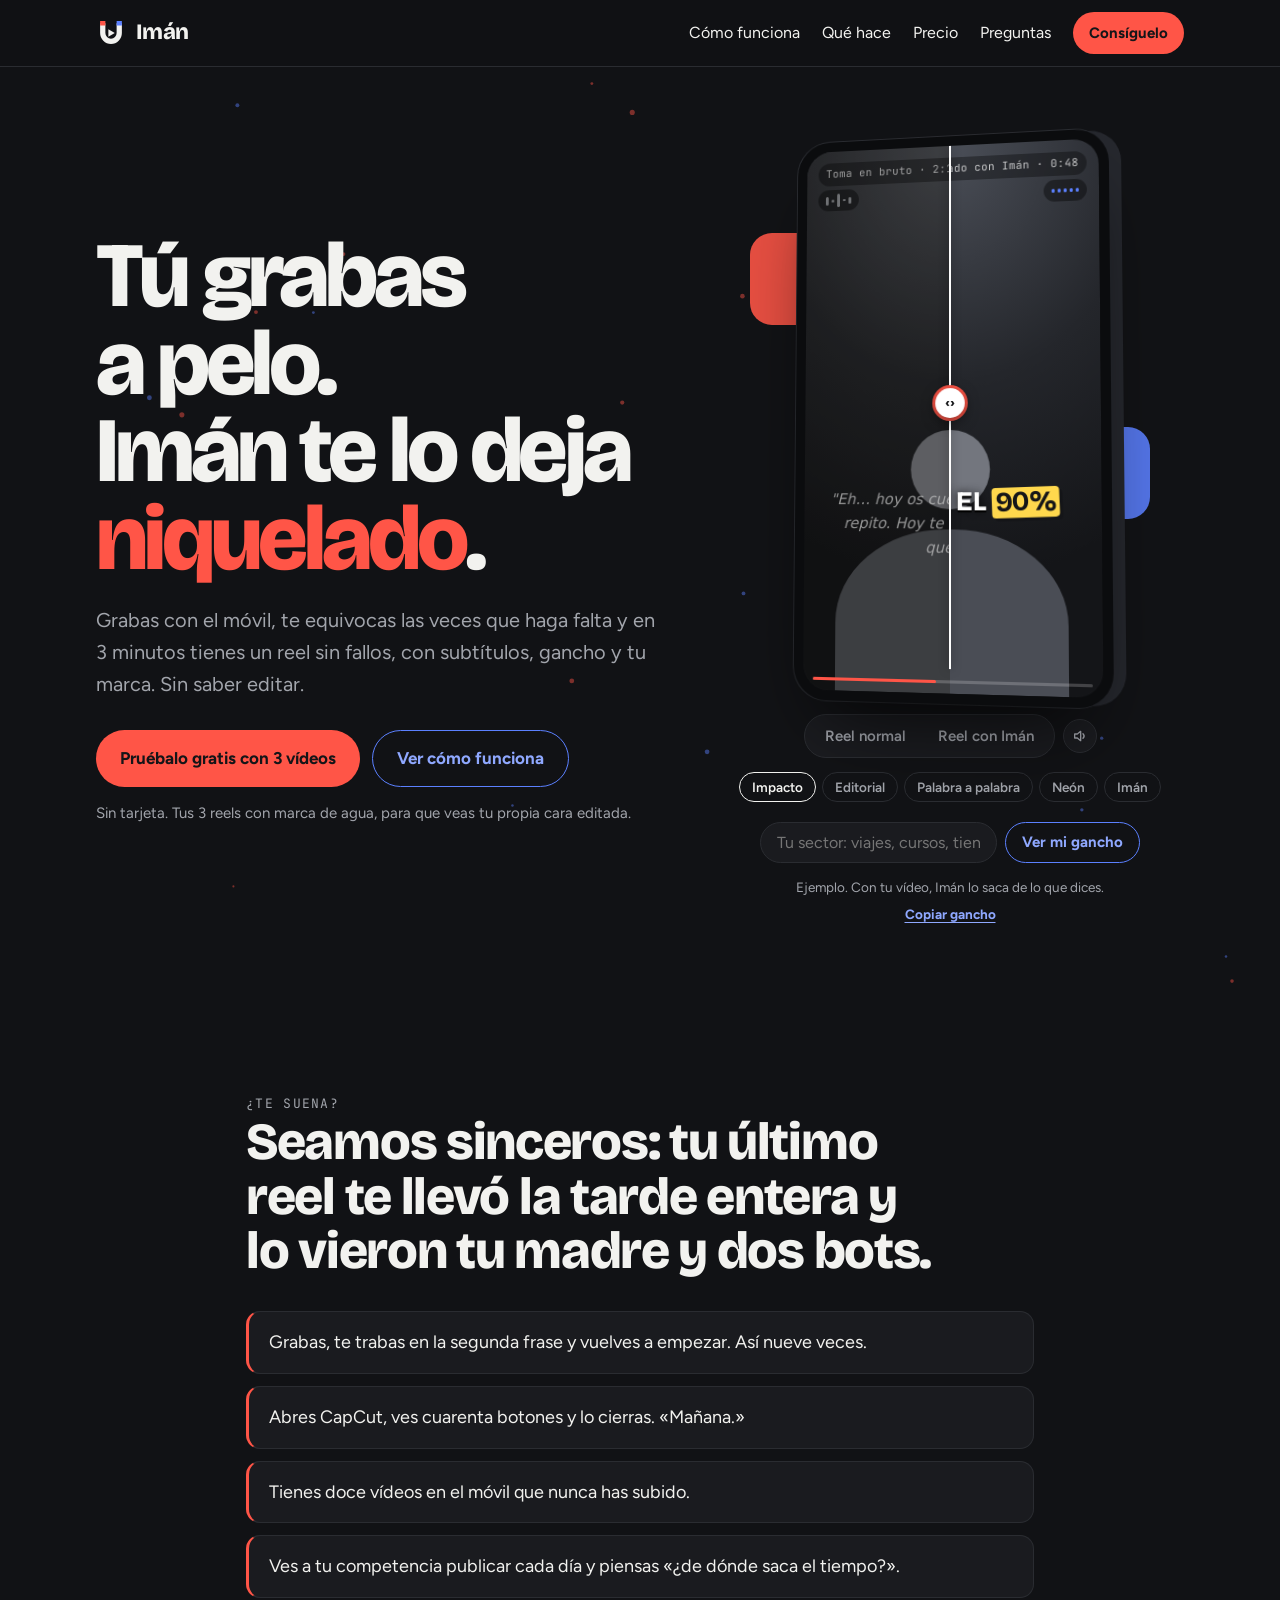
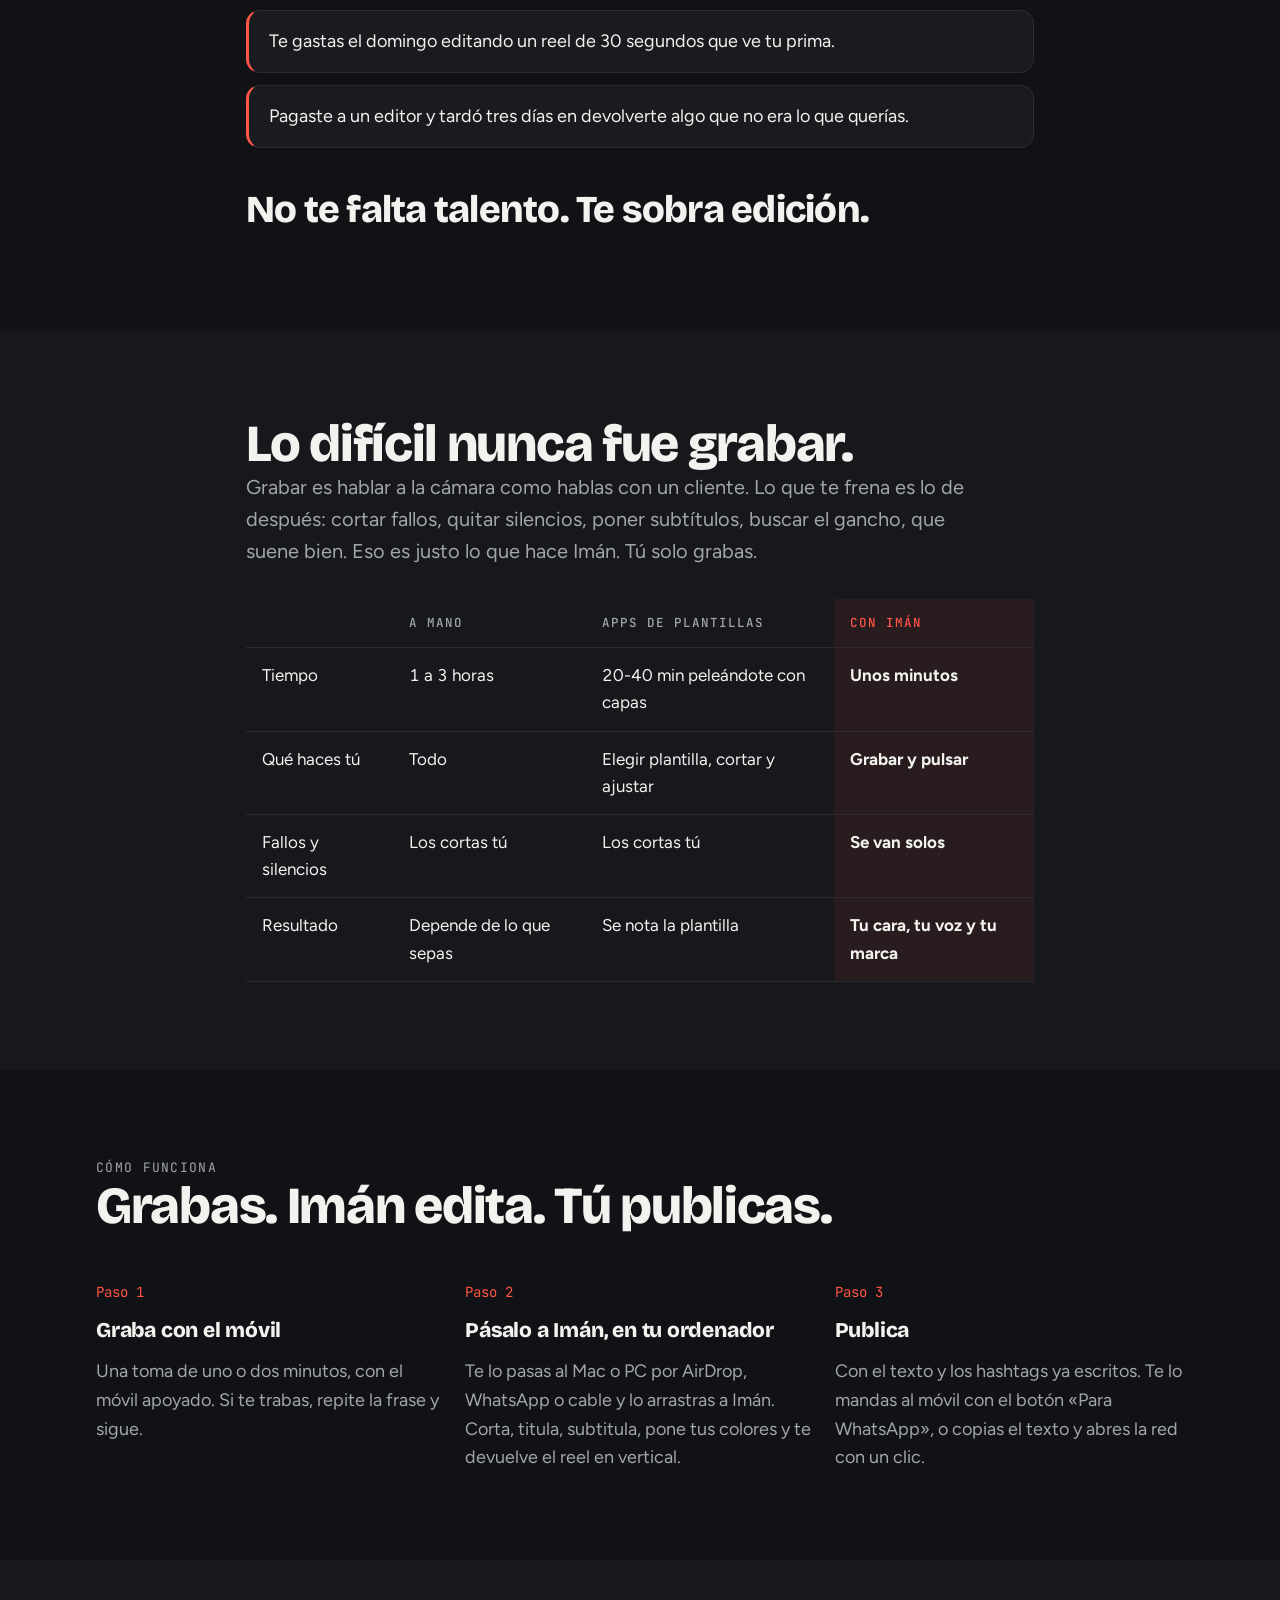
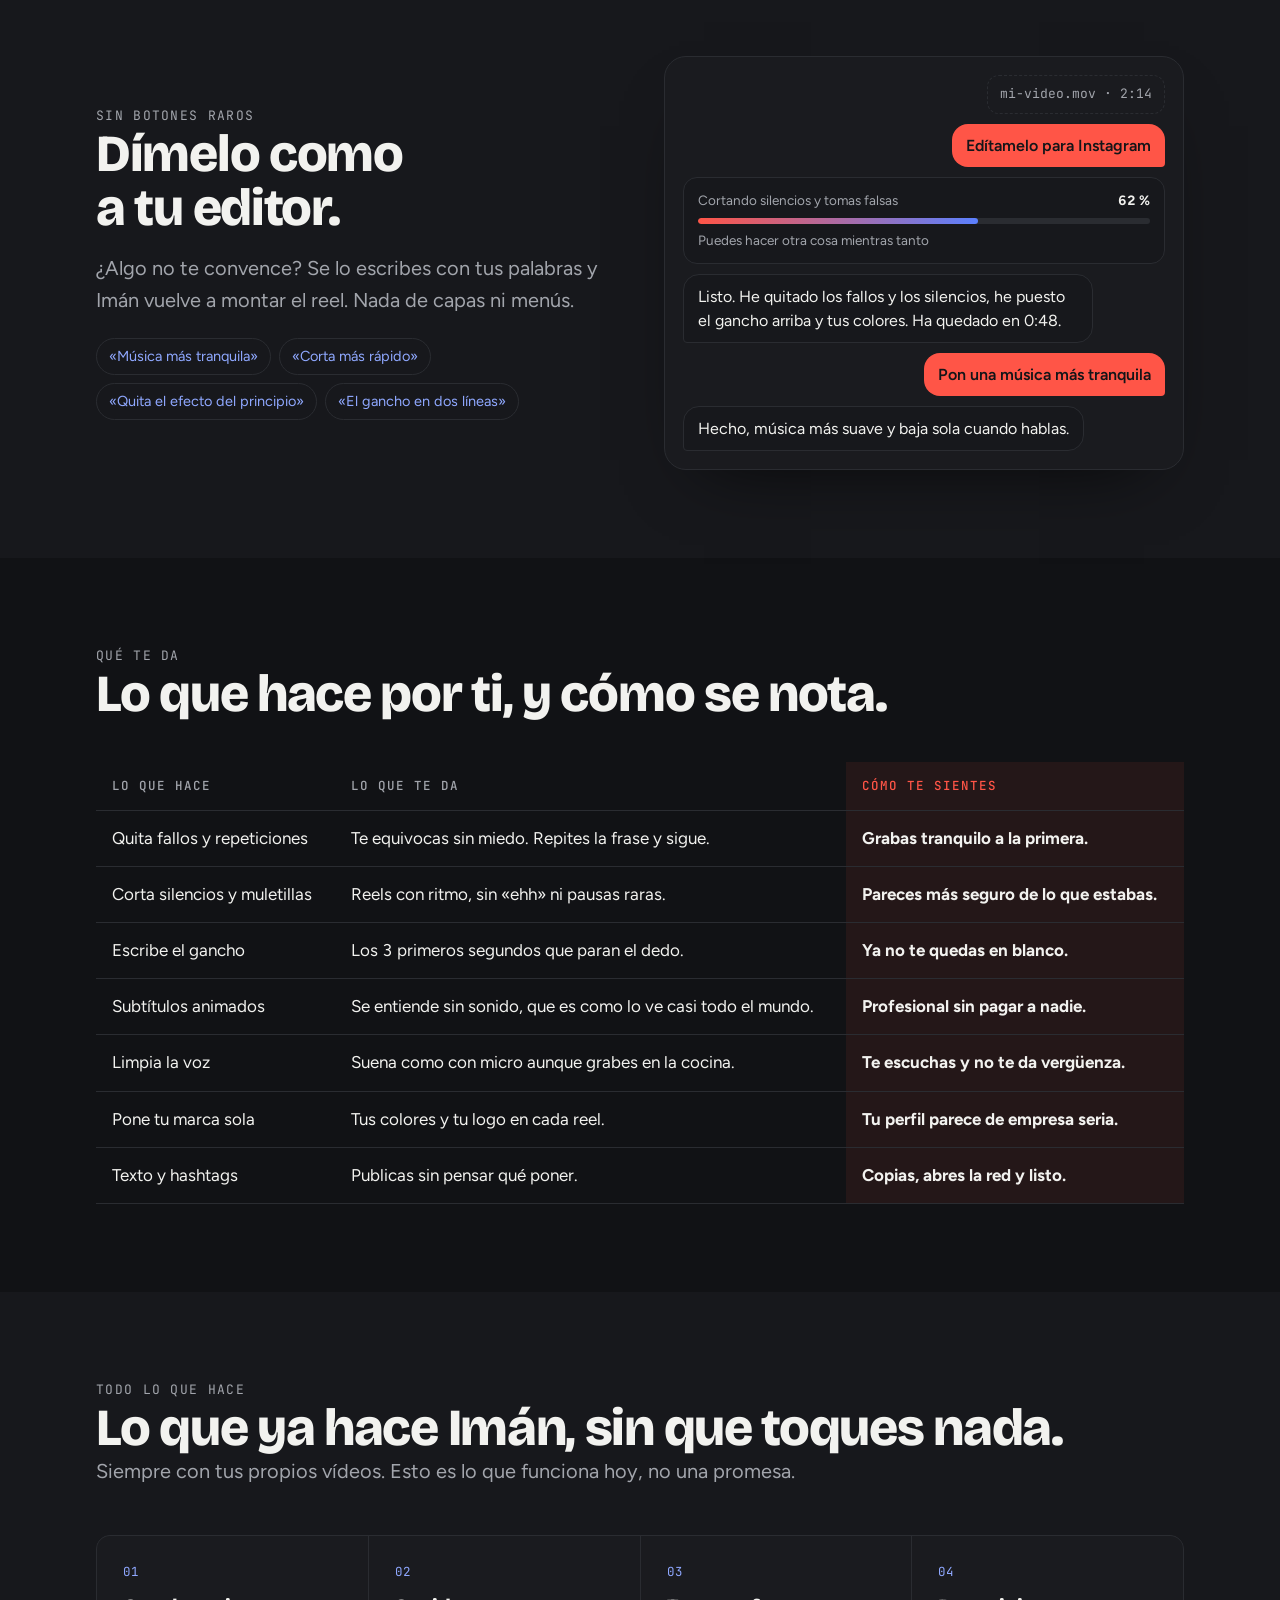
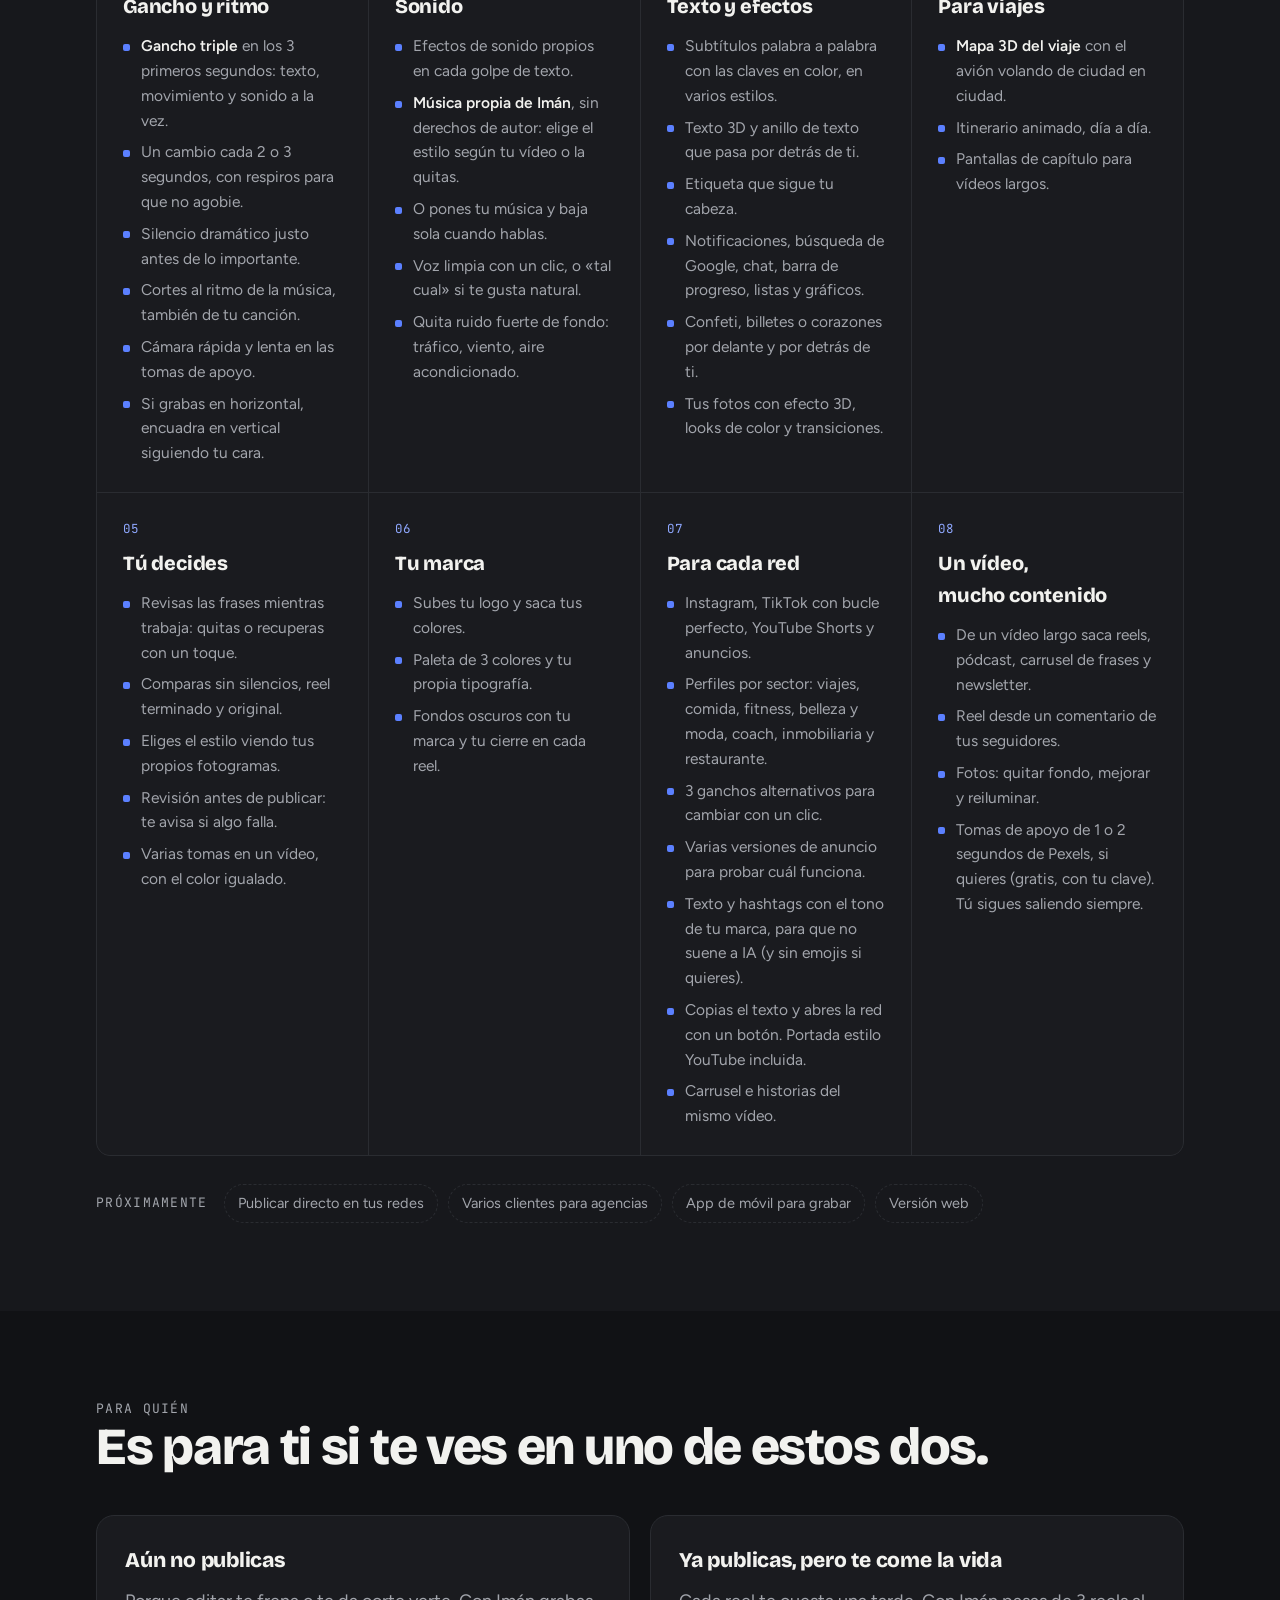
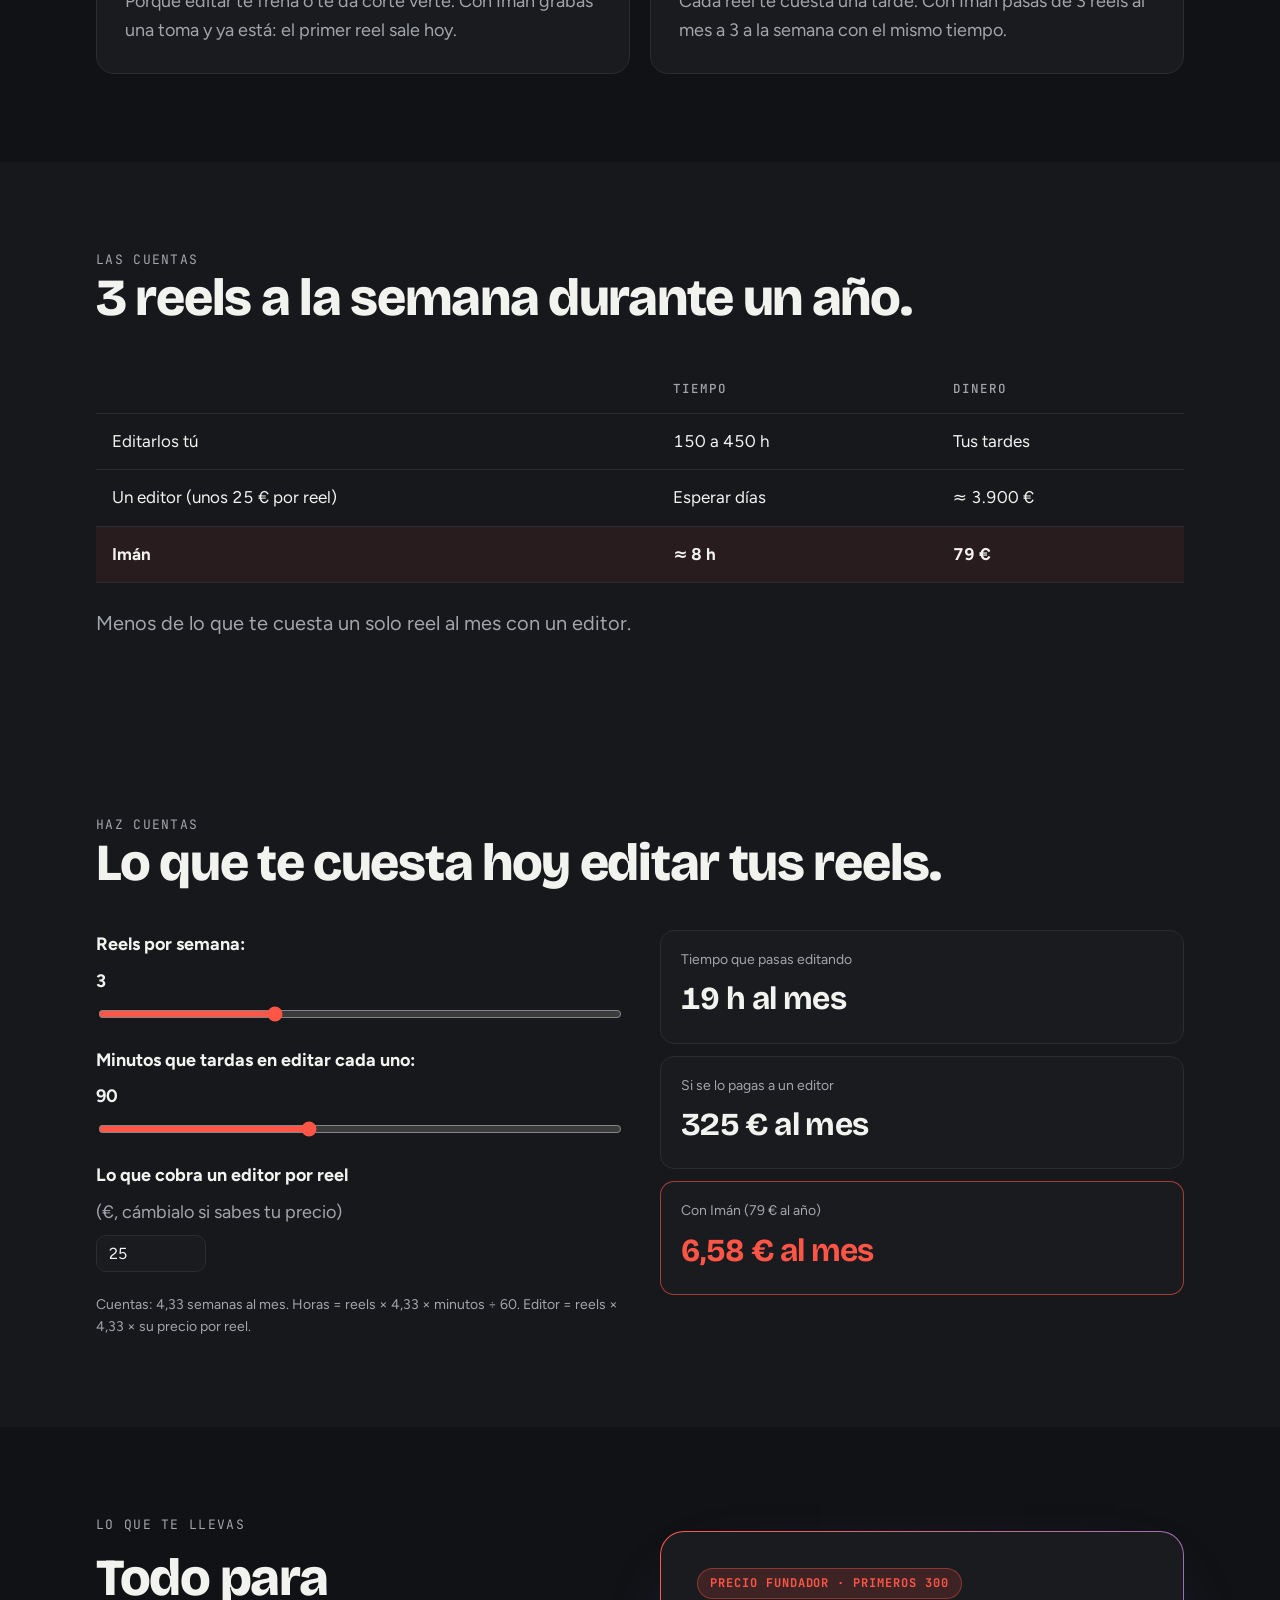
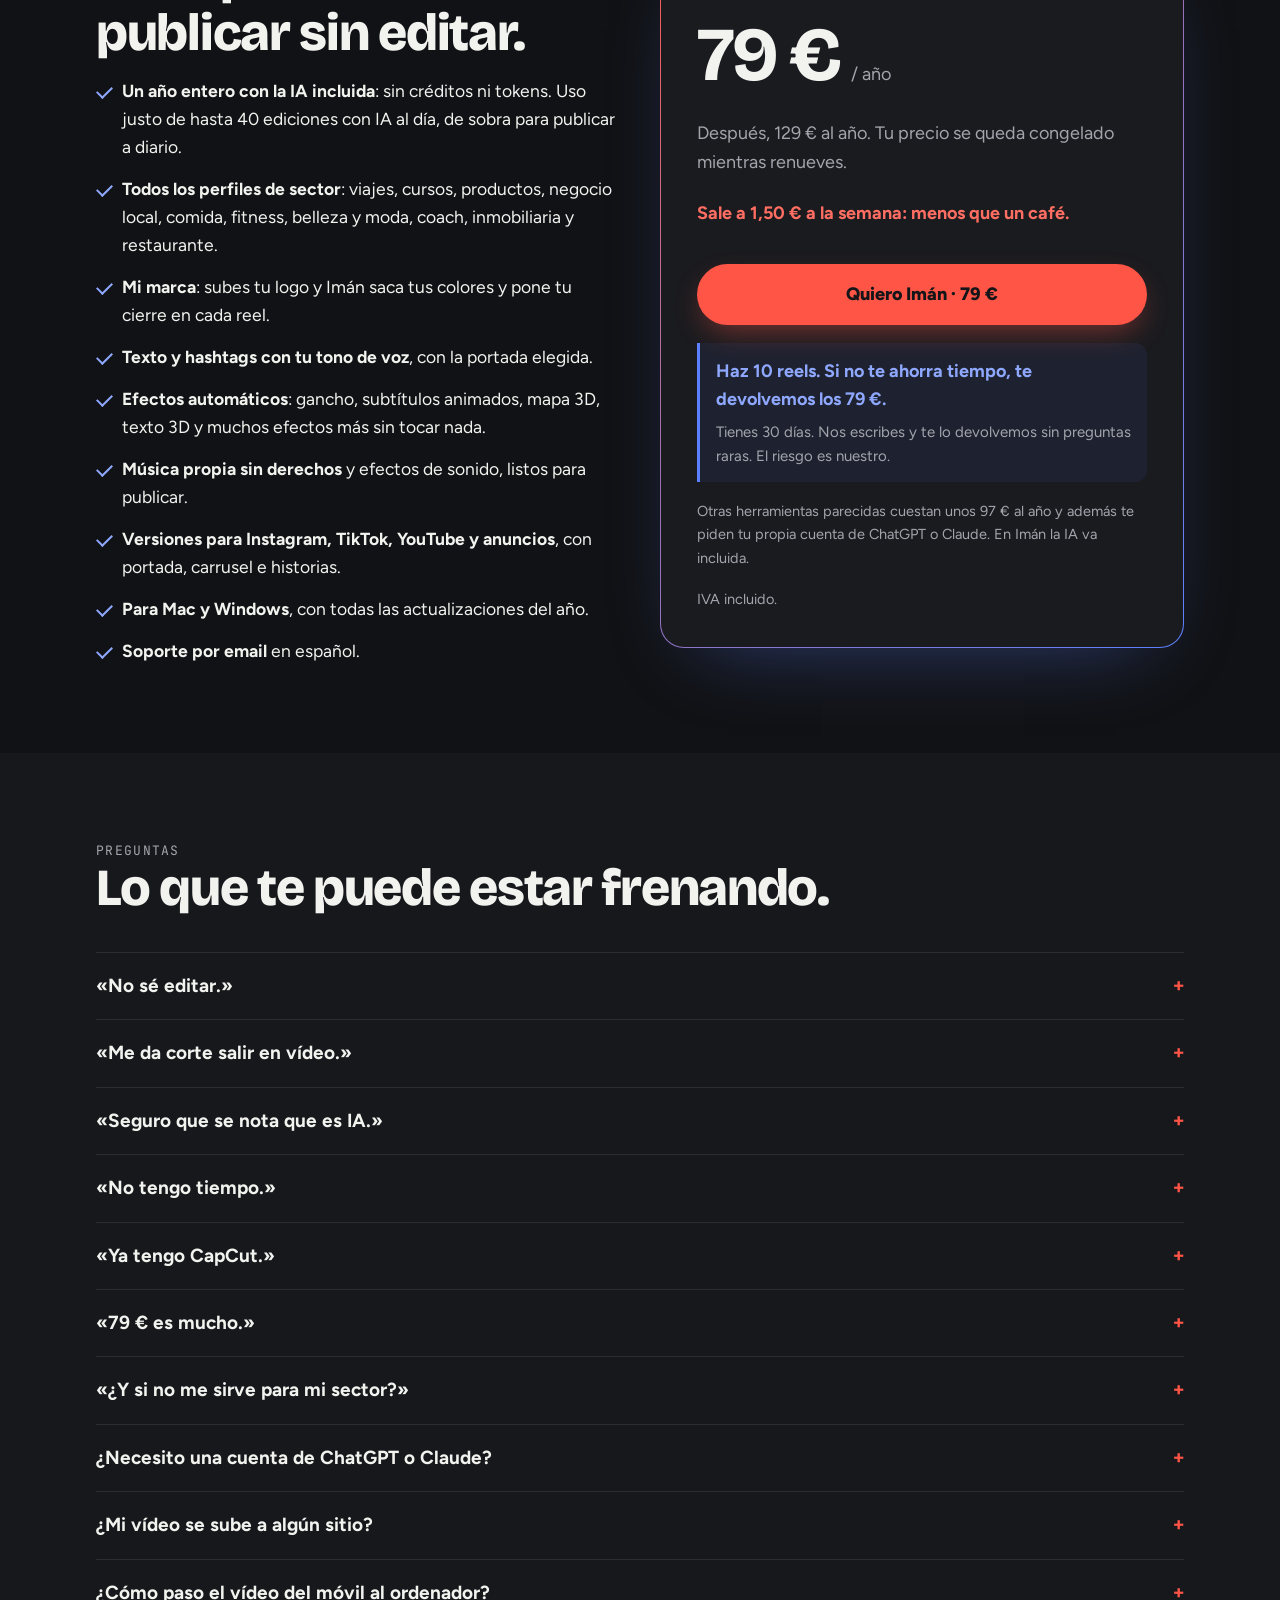
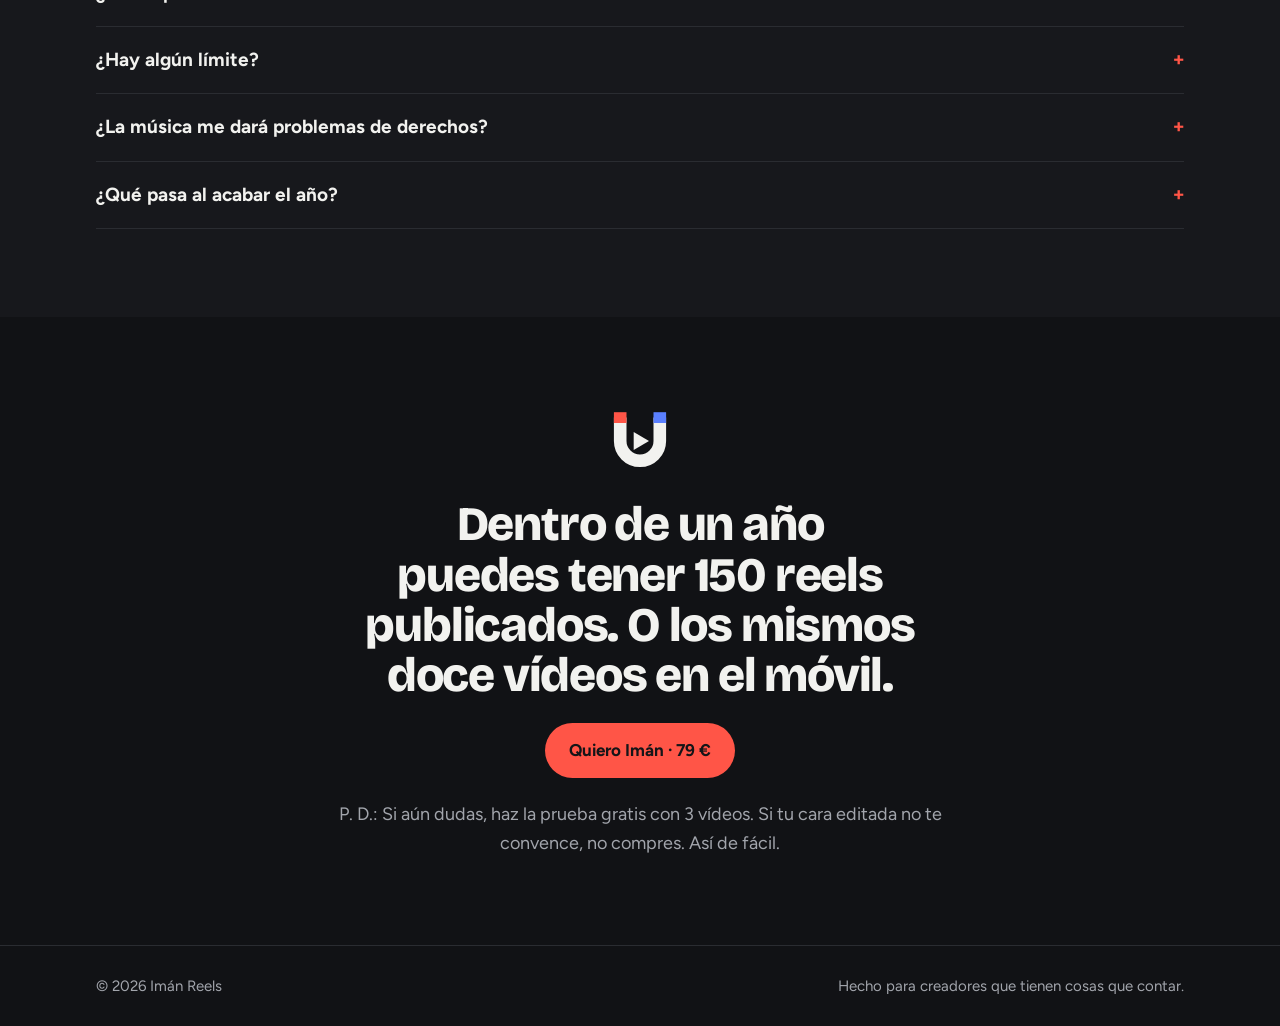
==== commit 78485639: "Auditoría senior completa, letras grandes y nuevos efectos de los reels de referencia - Servidor: co" ====
--- a/site/index.html
+++ b/site/index.html
@@ -260,6 +260,27 @@
 .feats.g4 { grid-template-columns: repeat(4, 1fr); }
 @media (max-width: 1100px) { .feats.g4 { grid-template-columns: repeat(2, 1fr); } }
 @media (max-width: 600px) { .feats.g4 { grid-template-columns: 1fr; } }
+/* Dímelo como a tu editor: maqueta del chat de la app con el progreso real. */
+.chatwrap { display: grid; grid-template-columns: 1fr 1fr; gap: 48px; align-items: center; margin-top: 8px; }
+.chatwrap > * { min-width: 0; }
+.chatwrap .lead { margin-top: 16px; }
+.chat-ex { display: flex; flex-wrap: wrap; gap: 8px; margin-top: 22px; }
+.chat-ex span { font-size: 14.5px; padding: 6px 12px; border-radius: 99px; border: 1px solid var(--line); color: var(--sur-text); }
+.chat { background: var(--card); border: 1px solid var(--line); border-radius: 22px; padding: 18px; display: grid; gap: 10px; box-shadow: 0 30px 70px -40px rgba(0,0,0,.8); }
+.chat .file { justify-self: end; font-family: var(--mono); font-size: 13px; color: var(--muted); border: 1px dashed var(--line); border-radius: 12px; padding: 8px 12px; }
+.msg { max-width: 85%; padding: 10px 14px; border-radius: 16px; font-size: 16px; line-height: 1.45; }
+.msg.me { justify-self: end; background: var(--norte); color: var(--ink-on-red); border-bottom-right-radius: 4px; font-weight: 600; }
+.msg.bot { justify-self: start; background: var(--bg-alt); border: 1px solid var(--line); border-bottom-left-radius: 4px; }
+.progress { display: grid; gap: 6px; padding: 12px 14px; border-radius: 14px; background: var(--bg-alt); border: 1px solid var(--line); }
+.progress small { color: var(--muted); font-size: 13.5px; display: flex; justify-content: space-between; gap: 10px; }
+.progress small b { color: var(--fg); font-variant-numeric: tabular-nums; white-space: nowrap; }
+@media (max-width: 360px) { .sticky-buy { justify-content: center; padding-left: 8px; } .sticky-buy span { display: none; } }
+.progress i { display: block; height: 6px; border-radius: 3px; background: var(--line); overflow: hidden; }
+.progress i::after { content: ""; display: block; height: 100%; width: 62%; border-radius: 3px; background: linear-gradient(90deg, var(--norte), var(--sur)); transform-origin: left; }
+.js .progress.in i::after { animation: fill 1.6s var(--ease-out) both; }
+@keyframes fill { from { transform: scaleX(0); } }
+@media (prefers-reduced-motion: reduce) { .js .progress.in i::after { animation: none; } }
+@media (max-width: 820px) { .chatwrap { grid-template-columns: 1fr; gap: 32px; } }
 /* Beta: bloque discreto, se enseña cuando hay enlace al formulario o número de WhatsApp. */
 .beta { display: flex; align-items: center; justify-content: space-between; gap: 20px 32px; flex-wrap: wrap; padding: 22px 26px; border: 1px solid var(--line); border-left: 3px solid var(--sur); border-radius: 0 14px 14px 0; background: var(--card); }
 .beta h3 { font-size: 20px; }
@@ -570,7 +591,28 @@
   </div>
 </section>
 
-<section class="band alt">
+<section class="band alt" id="chat">
+  <div class="inner chatwrap">
+    <div>
+      <p class="eyebrow">Sin botones raros</p>
+      <h2>Dímelo como a tu editor.</h2>
+      <p class="lead">¿Algo no te convence? Se lo escribes con tus palabras y Imán vuelve a montar el reel. Nada de capas ni menús.</p>
+      <div class="chat-ex" aria-label="Ejemplos de lo que puedes pedir">
+        <span>«Música más tranquila»</span><span>«Corta más rápido»</span><span>«Quita el efecto del principio»</span><span>«El gancho en dos líneas»</span>
+      </div>
+    </div>
+    <div class="chat" role="img" aria-label="Ejemplo de conversación: subes tu vídeo, Imán lo edita y le pides cambios con tus palabras">
+      <span class="file">mi-video.mov · 2:14</span>
+      <div class="msg me">Edítamelo para Instagram</div>
+      <div class="progress"><small><span>Cortando silencios y tomas falsas</span><b>62 %</b></small><i></i><small><span>Puedes hacer otra cosa mientras tanto</span></small></div>
+      <div class="msg bot">Listo. He quitado los fallos y los silencios, he puesto el gancho arriba y tus colores. Ha quedado en 0:48.</div>
+      <div class="msg me">Pon una música más tranquila</div>
+      <div class="msg bot">Hecho, música más suave y baja sola cuando hablas.</div>
+    </div>
+  </div>
+</section>
+
+<section class="band">
   <div class="inner">
     <p class="eyebrow">Qué te da</p>
     <h2>Lo que hace por ti, y cómo se nota.</h2>
@@ -591,7 +633,7 @@
   </div>
 </section>
 
-<section class="band" id="todo">
+<section class="band alt" id="todo">
   <div class="inner">
     <p class="eyebrow">Todo lo que hace</p>
     <h2>Lo que ya hace Imán, sin que toques nada.</h2>
@@ -852,7 +894,7 @@
   // Aparición al hacer scroll, con un pequeño escalonado entre hermanos.
   const targets = document.querySelectorAll(
     ".band .eyebrow, .band h2, .band .lead, .pains li, .punch, .step, .profile, .compare tbody tr, " +
-    ".takeaways li, .price, .faq details, .final .btn, .final .ps");
+    ".takeaways li, .price, .faq details, .final .btn, .final .ps, .chat .msg, .chat .progress");
   targets.forEach(el => {
     const sibs = [...el.parentElement.children].filter(c => c.matches(el.tagName));
     el.style.setProperty("--d", Math.min(sibs.indexOf(el), 6) * 50 + "ms");
